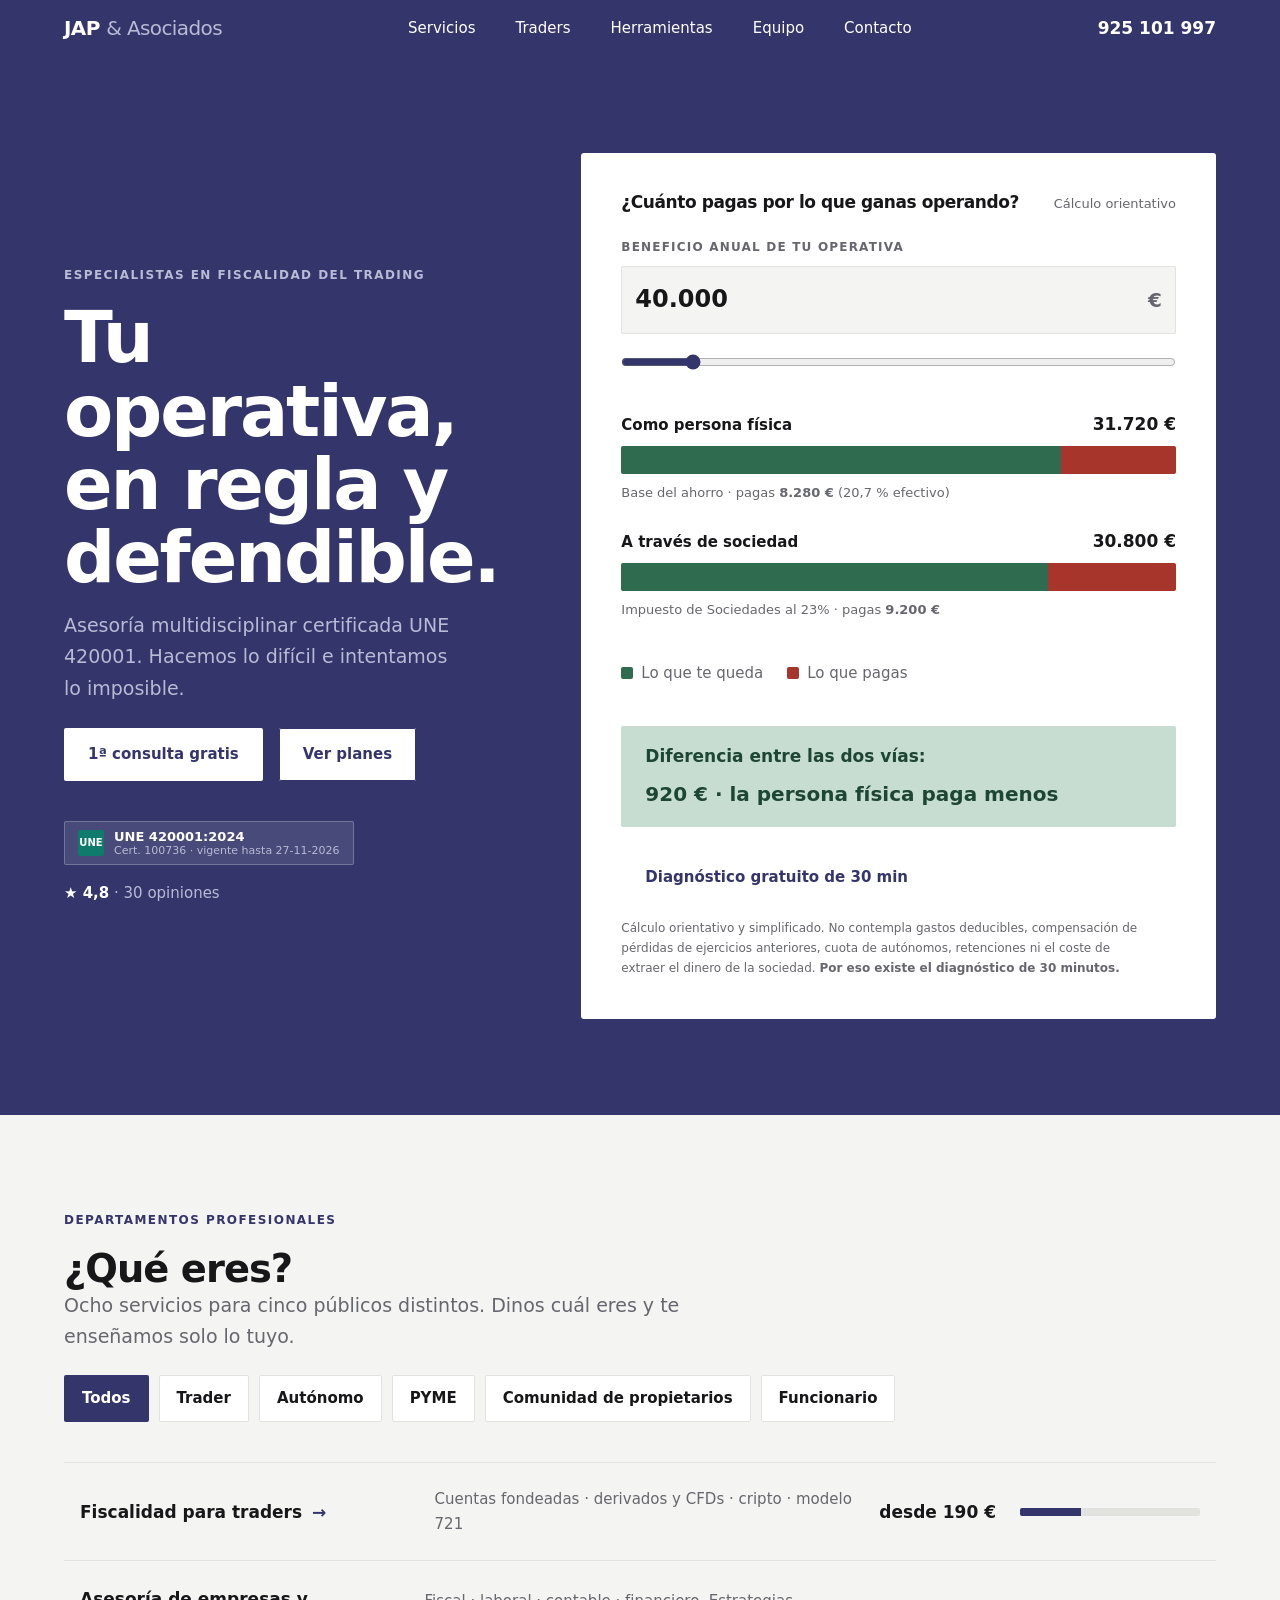
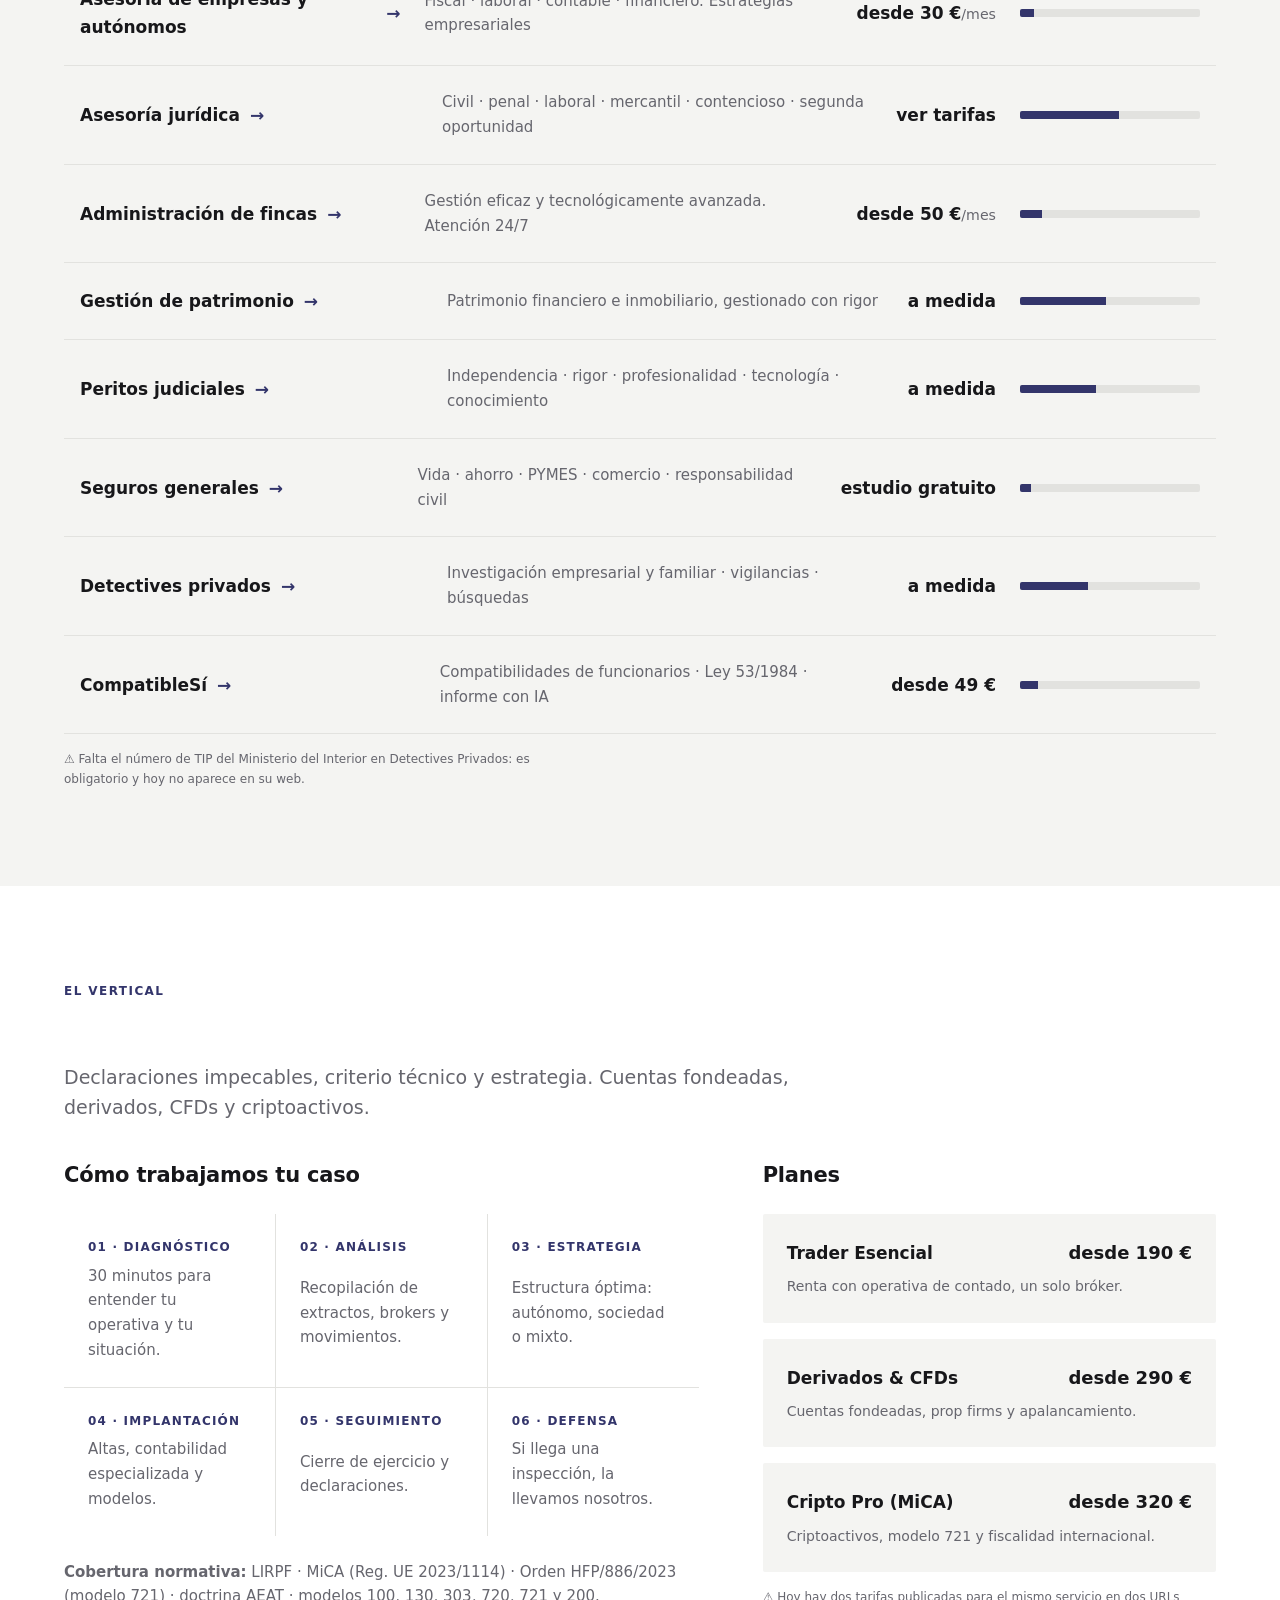
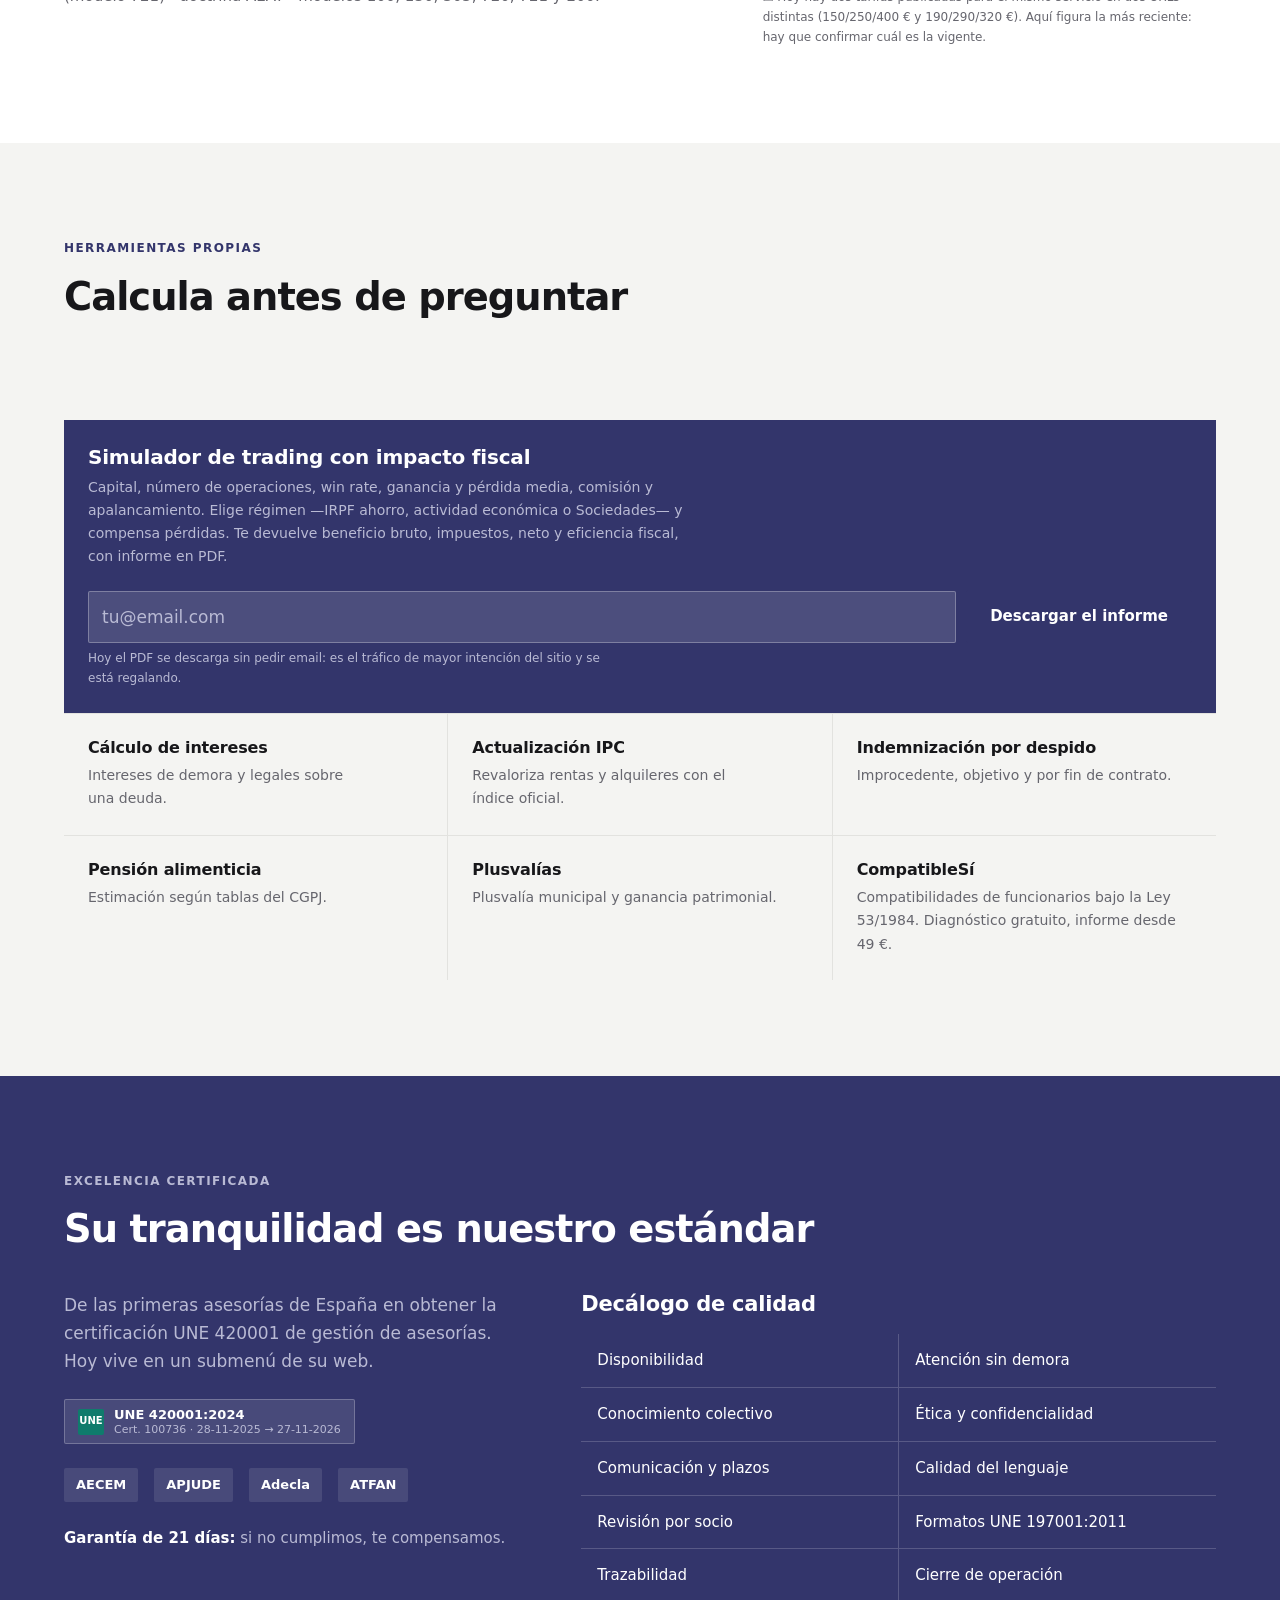
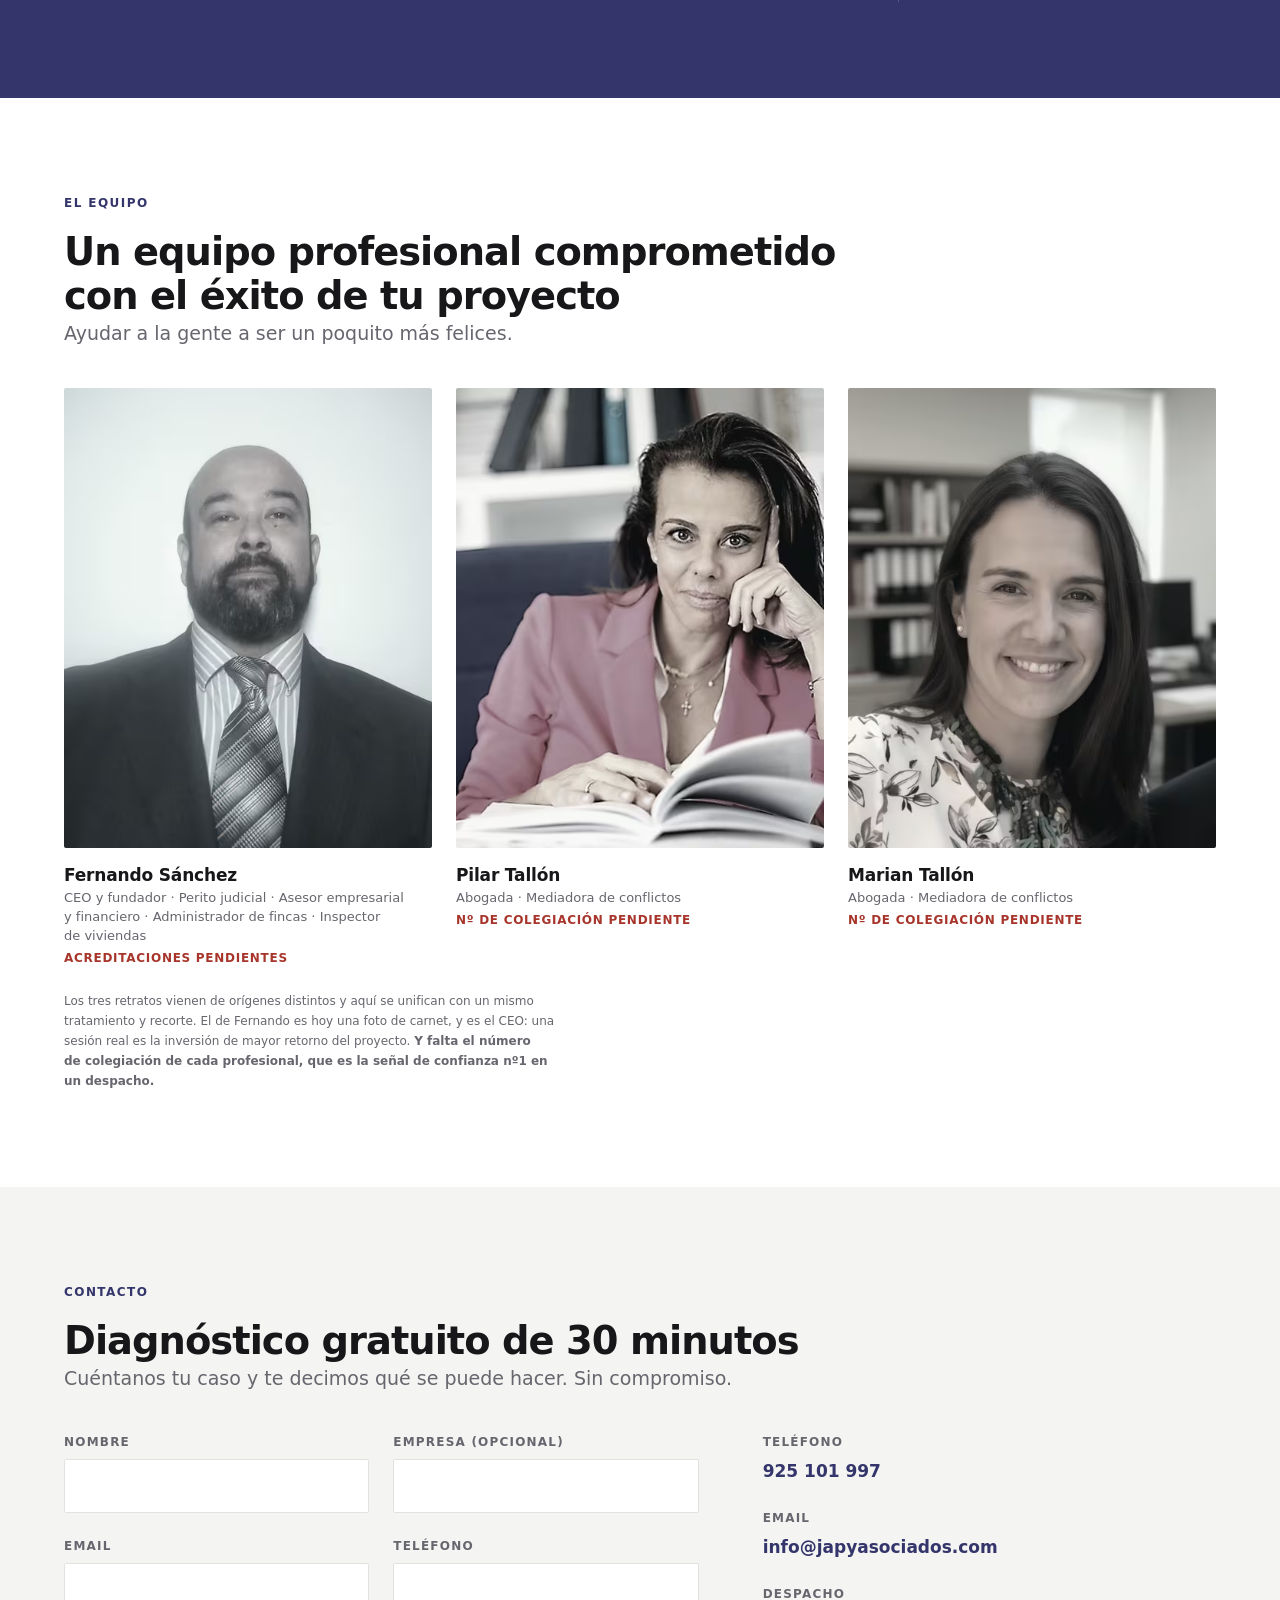
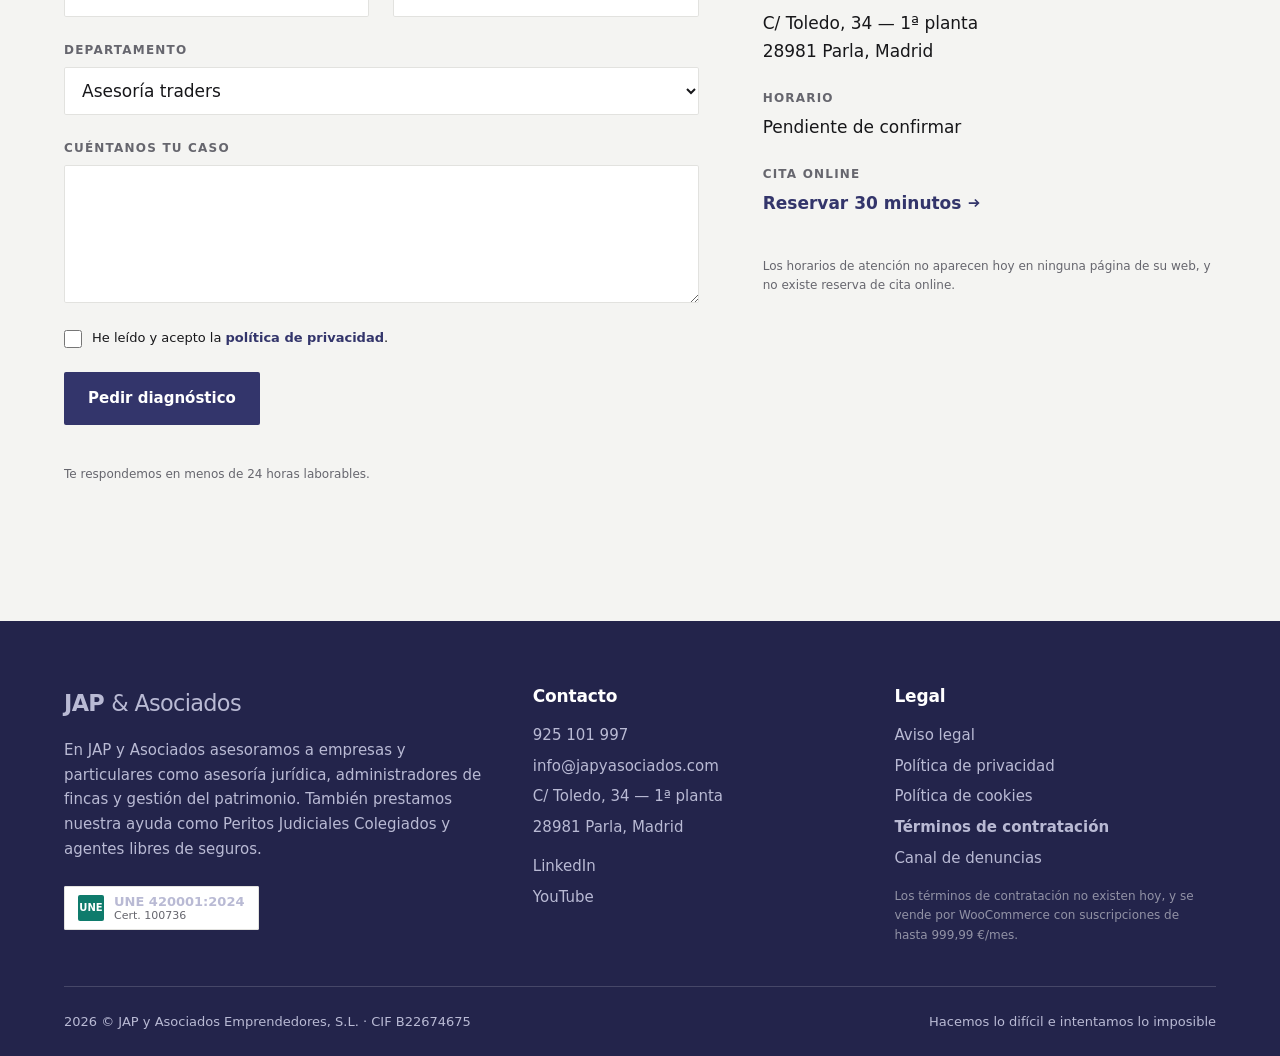
==== index.html @ 4bc76c0d "feat: prototipo de homepage — dirección "Tramo" El hero no describe el servicio: lo hace. Abre con s" ====
<!DOCTYPE html>
<html lang="es">
<head>
<meta charset="UTF-8">
<script>document.documentElement.classList.add('js')</script>
<meta name="viewport" content="width=device-width, initial-scale=1">
<title>Asesoría fiscal para traders y empresas en Madrid | JAP &amp; Asociados</title>
<meta name="description" content="Asesoría certificada UNE 420001 en Parla, Madrid. Especialistas en fiscalidad del trading, cuentas fondeadas y cripto. Fiscal, laboral, contable, fincas y peritaje. Diagnóstico gratuito de 30 minutos.">
<meta name="theme-color" content="#33356B">
<link rel="canonical" href="https://japyasociados.com/">
<meta property="og:type" content="website">
<meta property="og:locale" content="es_ES">
<meta property="og:title" content="Asesoría fiscal para traders y empresas en Madrid | JAP &amp; Asociados">
<meta property="og:description" content="Calcula lo que pagas por tu operativa antes de preguntar. Asesoría certificada UNE 420001:2024.">
<meta property="og:url" content="https://japyasociados.com/">
<meta name="twitter:card" content="summary_large_image">
<link rel="preload" href="assets/fonts/instrument-sans.woff2" as="font" type="font/woff2" crossorigin>
<link rel="preload" href="assets/fonts/public-sans.woff2" as="font" type="font/woff2" crossorigin>
<link rel="stylesheet" href="assets/css/global.css">
<link rel="stylesheet" href="assets/css/home.css">
<link rel="icon" href="data:image/svg+xml,<svg xmlns='http://www.w3.org/2000/svg' viewBox='0 0 32 32'><rect width='32' height='32' fill='%2333356B'/><rect x='5' y='13' width='13' height='6' fill='%232F6B4F'/><rect x='18' y='13' width='9' height='6' fill='%23A8352B'/></svg>">
</head>
<body>
<a class="salta" href="#principal">Saltar al contenido</a>

<header class="cab">
  <div class="env cab__fila">
    <a class="cab__marca" href="#principal">JAP <span>&amp; Asociados</span></a>
    <nav class="cab__nav" aria-label="Principal">
      <a class="cab__link" href="#servicios">Servicios</a>
      <a class="cab__link" href="#traders">Traders</a>
      <a class="cab__link" href="#herramientas">Herramientas</a>
      <a class="cab__link" href="#equipo">Equipo</a>
      <a class="cab__link" href="#contacto">Contacto</a>
    </nav>
    <div class="cab__der">
      <a class="cab__tel" href="tel:+34925101997">925 101 997</a>
    </div>
  </div>
</header>

<main id="principal">

<!-- ============ HERO: EL SIMULADOR ============ -->
<section class="hero sobre-indigo" aria-labelledby="t-hero">
  <div class="env hero__rejilla">
    <div>
      <span class="eyebrow">Especialistas en fiscalidad del trading</span>
      <h1 class="hero__titulo" id="t-hero">Tu operativa, en regla y defendible.</h1>
      <p class="hero__sub">Asesoría multidisciplinar certificada UNE 420001. Hacemos lo difícil e intentamos lo imposible.</p>
      <div class="hero__acciones">
        <a class="btn" href="#contacto">1ª consulta gratis</a>
        <a class="btn btn--linea" href="#traders">Ver planes</a>
      </div>
      <div class="hero__credenciales">
        <span class="sello-une">
          <span class="sello-une__marca" aria-hidden="true">UNE</span>
          <span class="sello-une__txt"><b>UNE 420001:2024</b><span>Cert. 100736 · vigente hasta 27-11-2026</span></span>
        </span>
        <span class="hero__estrellas"><b>★ 4,8</b> · 30 opiniones</span>
      </div>
    </div>

    <div class="sim" id="simulador">
      <div class="sim__cabeza">
        <h2 class="sim__titulo">¿Cuánto pagas por lo que ganas operando?</h2>
        <span class="sim__nota">Cálculo orientativo</span>
      </div>

      <div class="sim__campo">
        <label for="beneficio">Beneficio anual de tu operativa</label>
        <div class="sim__entrada">
          <input id="beneficio" type="text" inputmode="numeric" value="40.000" autocomplete="off"
            aria-describedby="sim-aviso">
          <span aria-hidden="true">€</span>
        </div>
        <input class="sim__rango" id="beneficio-rango" type="range" min="5000" max="300000" step="5000" value="40000"
          aria-label="Beneficio anual, control deslizante">
      </div>

      <div class="sim__salida">
        <div class="sim__caso">
          <div class="sim__caso-cabeza">
            <span class="sim__caso-nombre">Como persona física</span>
            <span class="sim__caso-neto dato" id="pf-neto">—</span>
          </div>
          <div class="tramo tramo--alto" role="img" aria-labelledby="pf-detalle">
            <span class="tramo__parte tramo__parte--queda" id="pf-barra-queda"></span>
            <span class="tramo__parte tramo__parte--paga" id="pf-barra-paga"></span>
          </div>
          <p class="sim__caso-detalle" id="pf-detalle">Base del ahorro · pagas <b id="pf-paga">—</b> (<span id="pf-tipo">—</span> efectivo)</p>
        </div>

        <div class="sim__caso">
          <div class="sim__caso-cabeza">
            <span class="sim__caso-nombre">A través de sociedad</span>
            <span class="sim__caso-neto dato" id="sl-neto">—</span>
          </div>
          <div class="tramo tramo--alto" role="img" aria-labelledby="sl-detalle">
            <span class="tramo__parte tramo__parte--queda" id="sl-barra-queda"></span>
            <span class="tramo__parte tramo__parte--paga" id="sl-barra-paga"></span>
          </div>
          <p class="sim__caso-detalle" id="sl-detalle">Impuesto de Sociedades al 23% · pagas <b id="sl-paga">—</b></p>
        </div>

        <ul class="leyenda">
          <li><i class="queda"></i> Lo que te queda</li>
          <li><i class="paga"></i> Lo que pagas</li>
        </ul>

        <p class="sim__ahorro" id="sim-ahorro" role="status">
          <span>Diferencia entre las dos vías:</span> <b id="ahorro-cifra">—</b>
        </p>
      </div>

      <div class="sim__pie">
        <a class="btn" href="#contacto">Diagnóstico gratuito de 30 min</a>
      </div>
      <p class="sim__aviso" id="sim-aviso">
        Cálculo orientativo y simplificado. No contempla gastos deducibles, compensación de pérdidas de ejercicios anteriores, cuota de autónomos, retenciones ni el coste de extraer el dinero de la sociedad. <strong>Por eso existe el diagnóstico de 30 minutos.</strong>
      </p>
    </div>
  </div>
</section>

<!-- ============ TRIAJE + SERVICIOS ============ -->
<section class="seccion" id="servicios" aria-labelledby="t-serv">
  <div class="env">
    <span class="eyebrow">Departamentos profesionales</span>
    <h2 class="entra" id="t-serv">¿Qué eres?</h2>
    <p class="lead entra" data-r="1">Ocho servicios para cinco públicos distintos. Dinos cuál eres y te enseñamos solo lo tuyo.</p>

    <div class="triaje entra" data-r="2" role="group" aria-label="Filtrar servicios por perfil">
      <button class="chip" type="button" aria-pressed="true" data-perfil="todo">Todos</button>
      <button class="chip" type="button" aria-pressed="false" data-perfil="trader">Trader</button>
      <button class="chip" type="button" aria-pressed="false" data-perfil="autonomo">Autónomo</button>
      <button class="chip" type="button" aria-pressed="false" data-perfil="pyme">PYME</button>
      <button class="chip" type="button" aria-pressed="false" data-perfil="comunidad">Comunidad de propietarios</button>
      <button class="chip" type="button" aria-pressed="false" data-perfil="funcionario">Funcionario</button>
    </div>

    <div class="serv" id="lista-servicios">
      <a class="serv__fila entra" href="#traders" data-perfil="trader autonomo pyme">
        <span class="serv__nombre">Fiscalidad para traders <span class="flecha" aria-hidden="true">→</span></span>
        <span class="serv__disc">Cuentas fondeadas · derivados y CFDs · cripto · modelo 721</span>
        <span class="serv__precio">desde 190 €</span>
        <span class="serv__barra"><span class="tramo tramo--fino"><span class="tramo__parte tramo__parte--indigo" style="flex:0 0 34%"></span></span></span>
      </a>
      <a class="serv__fila entra" href="#contacto" data-perfil="autonomo pyme">
        <span class="serv__nombre">Asesoría de empresas y autónomos <span class="flecha" aria-hidden="true">→</span></span>
        <span class="serv__disc">Fiscal · laboral · contable · financiero. Estrategias empresariales</span>
        <span class="serv__precio">desde 30 €<small>/mes</small></span>
        <span class="serv__barra"><span class="tramo tramo--fino"><span class="tramo__parte tramo__parte--indigo" style="flex:0 0 8%"></span></span></span>
      </a>
      <a class="serv__fila entra" href="#contacto" data-perfil="trader autonomo pyme comunidad funcionario">
        <span class="serv__nombre">Asesoría jurídica <span class="flecha" aria-hidden="true">→</span></span>
        <span class="serv__disc">Civil · penal · laboral · mercantil · contencioso · segunda oportunidad</span>
        <span class="serv__precio">ver tarifas</span>
        <span class="serv__barra"><span class="tramo tramo--fino"><span class="tramo__parte tramo__parte--indigo" style="flex:0 0 55%"></span></span></span>
      </a>
      <a class="serv__fila entra" href="#contacto" data-perfil="comunidad">
        <span class="serv__nombre">Administración de fincas <span class="flecha" aria-hidden="true">→</span></span>
        <span class="serv__disc">Gestión eficaz y tecnológicamente avanzada. Atención 24/7</span>
        <span class="serv__precio">desde 50 €<small>/mes</small></span>
        <span class="serv__barra"><span class="tramo tramo--fino"><span class="tramo__parte tramo__parte--indigo" style="flex:0 0 12%"></span></span></span>
      </a>
      <a class="serv__fila entra" href="#contacto" data-perfil="autonomo pyme">
        <span class="serv__nombre">Gestión de patrimonio <span class="flecha" aria-hidden="true">→</span></span>
        <span class="serv__disc">Patrimonio financiero e inmobiliario, gestionado con rigor</span>
        <span class="serv__precio">a medida</span>
        <span class="serv__barra"><span class="tramo tramo--fino"><span class="tramo__parte tramo__parte--indigo" style="flex:0 0 48%"></span></span></span>
      </a>
      <a class="serv__fila entra" href="#contacto" data-perfil="pyme comunidad">
        <span class="serv__nombre">Peritos judiciales <span class="flecha" aria-hidden="true">→</span></span>
        <span class="serv__disc">Independencia · rigor · profesionalidad · tecnología · conocimiento</span>
        <span class="serv__precio">a medida</span>
        <span class="serv__barra"><span class="tramo tramo--fino"><span class="tramo__parte tramo__parte--indigo" style="flex:0 0 42%"></span></span></span>
      </a>
      <a class="serv__fila entra" href="#contacto" data-perfil="autonomo pyme comunidad">
        <span class="serv__nombre">Seguros generales <span class="flecha" aria-hidden="true">→</span></span>
        <span class="serv__disc">Vida · ahorro · PYMES · comercio · responsabilidad civil</span>
        <span class="serv__precio">estudio gratuito</span>
        <span class="serv__barra"><span class="tramo tramo--fino"><span class="tramo__parte tramo__parte--indigo" style="flex:0 0 6%"></span></span></span>
      </a>
      <a class="serv__fila entra" href="#contacto" data-perfil="pyme autonomo">
        <span class="serv__nombre">Detectives privados <span class="flecha" aria-hidden="true">→</span></span>
        <span class="serv__disc">Investigación empresarial y familiar · vigilancias · búsquedas</span>
        <span class="serv__precio">a medida</span>
        <span class="serv__barra"><span class="tramo tramo--fino"><span class="tramo__parte tramo__parte--indigo" style="flex:0 0 38%"></span></span></span>
      </a>
      <a class="serv__fila entra" href="#herramientas" data-perfil="funcionario">
        <span class="serv__nombre">CompatibleSí <span class="flecha" aria-hidden="true">→</span></span>
        <span class="serv__disc">Compatibilidades de funcionarios · Ley 53/1984 · informe con IA</span>
        <span class="serv__precio">desde 49 €</span>
        <span class="serv__barra"><span class="tramo tramo--fino"><span class="tramo__parte tramo__parte--indigo" style="flex:0 0 10%"></span></span></span>
      </a>
      <p class="serv__vacio" hidden id="serv-vacio">No hay servicios para ese perfil. <button class="enl" type="button" data-reset>Ver todos</button></p>
    </div>
    <p class="sim__aviso" style="margin-top:var(--e2)">⚠️ Falta el número de TIP del Ministerio del Interior en Detectives Privados: es obligatorio y hoy no aparece en su web.</p>
  </div>
</section>

<!-- ============ VERTICAL TRADERS ============ -->
<section class="seccion vert" id="traders" aria-labelledby="t-traders">
  <div class="env">
    <span class="eyebrow">El vertical</span>
    <h2 class="entra" id="t-traders">Fiscalidad del trading, sin humo</h2>
    <p class="lead entra" data-r="1">Declaraciones impecables, criterio técnico y estrategia. Cuentas fondeadas, derivados, CFDs y criptoactivos.</p>

    <div class="vert__rejilla">
      <div>
        <h3 class="entra">Cómo trabajamos tu caso</h3>
        <div class="pasos6 entra" data-r="1">
          <div class="paso6"><b>01 · Diagnóstico</b><p>30 minutos para entender tu operativa y tu situación.</p></div>
          <div class="paso6"><b>02 · Análisis</b><p>Recopilación de extractos, brokers y movimientos.</p></div>
          <div class="paso6"><b>03 · Estrategia</b><p>Estructura óptima: autónomo, sociedad o mixto.</p></div>
          <div class="paso6"><b>04 · Implantación</b><p>Altas, contabilidad especializada y modelos.</p></div>
          <div class="paso6"><b>05 · Seguimiento</b><p>Cierre de ejercicio y declaraciones.</p></div>
          <div class="paso6"><b>06 · Defensa</b><p>Si llega una inspección, la llevamos nosotros.</p></div>
        </div>
        <p class="entra" data-r="2" style="margin-top:var(--e3);color:var(--grafito);font-size:.9375rem">
          <strong>Cobertura normativa:</strong> LIRPF · MiCA (Reg. UE 2023/1114) · Orden HFP/886/2023 (modelo 721) · doctrina AEAT · modelos 100, 130, 303, 720, 721 y 200.
        </p>
      </div>

      <div>
        <h3 class="entra">Planes</h3>
        <div class="planes entra" data-r="1" style="margin-top:var(--e3)">
          <div class="plan">
            <div class="plan__cabeza"><span class="plan__nombre">Trader Esencial</span><span class="plan__precio">desde 190 €</span></div>
            <p>Renta con operativa de contado, un solo bróker.</p>
          </div>
          <div class="plan">
            <div class="plan__cabeza"><span class="plan__nombre">Derivados &amp; CFDs</span><span class="plan__precio">desde 290 €</span></div>
            <p>Cuentas fondeadas, prop firms y apalancamiento.</p>
          </div>
          <div class="plan">
            <div class="plan__cabeza"><span class="plan__nombre">Cripto Pro (MiCA)</span><span class="plan__precio">desde 320 €</span></div>
            <p>Criptoactivos, modelo 721 y fiscalidad internacional.</p>
          </div>
        </div>
        <p class="sim__aviso" style="margin-top:var(--e2)">⚠️ Hoy hay dos tarifas publicadas para el mismo servicio en dos URLs distintas (150/250/400 € y 190/290/320 €). Aquí figura la más reciente: hay que confirmar cuál es la vigente.</p>
      </div>
    </div>
  </div>
</section>

<!-- ============ HERRAMIENTAS ============ -->
<section class="seccion" id="herramientas" aria-labelledby="t-herr">
  <div class="env">
    <span class="eyebrow">Herramientas propias</span>
    <h2 class="entra" id="t-herr">Calcula antes de preguntar</h2>
    <p class="lead entra" data-r="1">Seis calculadoras y un simulador fiscal de trading. Ningún competidor tiene nada parecido.</p>
  </div>
  <div class="env"><div class="herr__rejilla entra" data-r="2">
    <div class="herr herr--destacada">
      <h3>Simulador de trading con impacto fiscal</h3>
      <p>Capital, número de operaciones, win rate, ganancia y pérdida media, comisión y apalancamiento. Elige régimen —IRPF ahorro, actividad económica o Sociedades— y compensa pérdidas. Te devuelve beneficio bruto, impuestos, neto y eficiencia fiscal, con informe en PDF.</p>
      <form class="herr__captura" id="form-pdf">
        <label class="oculto" for="email-pdf">Tu email para recibir el informe</label>
        <input id="email-pdf" type="email" placeholder="tu@email.com" required>
        <button class="btn" type="submit">Descargar el informe</button>
      </form>
      <p style="font-size:.75rem;color:var(--indigo-claro)" role="status" id="pdf-estado">Hoy el PDF se descarga sin pedir email: es el tráfico de mayor intención del sitio y se está regalando.</p>
    </div>
    <div class="herr"><h3>Cálculo de intereses</h3><p>Intereses de demora y legales sobre una deuda.</p></div>
    <div class="herr"><h3>Actualización IPC</h3><p>Revaloriza rentas y alquileres con el índice oficial.</p></div>
    <div class="herr"><h3>Indemnización por despido</h3><p>Improcedente, objetivo y por fin de contrato.</p></div>
    <div class="herr"><h3>Pensión alimenticia</h3><p>Estimación según tablas del CGPJ.</p></div>
    <div class="herr"><h3>Plusvalías</h3><p>Plusvalía municipal y ganancia patrimonial.</p></div>
    <div class="herr"><h3>CompatibleSí</h3><p>Compatibilidades de funcionarios bajo la Ley 53/1984. Diagnóstico gratuito, informe desde 49 €.</p></div>
  </div></div>
</section>

<!-- ============ CONFIANZA ============ -->
<section class="seccion conf sobre-indigo" aria-labelledby="t-conf">
  <div class="env">
    <span class="eyebrow">Excelencia certificada</span>
    <h2 class="entra" id="t-conf" style="color:var(--blanco)">Su tranquilidad es nuestro estándar</h2>
    <div class="conf__rejilla">
      <div>
        <p class="entra" style="color:var(--indigo-claro)">De las primeras asesorías de España en obtener la certificación UNE 420001 de gestión de asesorías. Hoy vive en un submenú de su web.</p>
        <p class="entra" data-r="1" style="margin-top:var(--e3)">
          <span class="sello-une">
            <span class="sello-une__marca" aria-hidden="true">UNE</span>
            <span class="sello-une__txt"><b>UNE 420001:2024</b><span>Cert. 100736 · 28-11-2025 → 27-11-2026</span></span>
          </span>
        </p>
        <p class="asoc entra" data-r="2">
          <span>AECEM</span><span>APJUDE</span><span>Adecla</span><span>ATFAN</span>
        </p>
        <p class="entra" data-r="3" style="margin-top:var(--e3);color:var(--indigo-claro);font-size:.9375rem">
          <strong style="color:var(--blanco)">Garantía de 21 días:</strong> si no cumplimos, te compensamos.
        </p>
      </div>
      <div>
        <h3 class="entra" style="color:var(--blanco);margin-bottom:var(--e2)">Decálogo de calidad</h3>
        <ul class="decalogo entra" data-r="1">
          <li>Disponibilidad</li><li>Atención sin demora</li>
          <li>Conocimiento colectivo</li><li>Ética y confidencialidad</li>
          <li>Comunicación y plazos</li><li>Calidad del lenguaje</li>
          <li>Revisión por socio</li><li>Formatos UNE 197001:2011</li>
          <li>Trazabilidad</li><li>Cierre de operación</li>
        </ul>
      </div>
    </div>
  </div>
</section>

<!-- ============ EQUIPO ============ -->
<section class="seccion seccion--blanco" id="equipo" aria-labelledby="t-equipo">
  <div class="env">
    <span class="eyebrow">El equipo</span>
    <h2 class="entra" id="t-equipo">Un equipo profesional comprometido con el éxito de tu proyecto</h2>
    <p class="lead entra" data-r="1">Ayudar a la gente a ser un poquito más felices.</p>
    <div class="equipo__rejilla">
      <div class="persona entra">
        <figure><picture>
          <source type="image/avif" sizes="(min-width:900px) 22vw, 50vw" srcset="assets/img/retrato-fernando-sanchez-480.avif 480w, assets/img/retrato-fernando-sanchez-768.avif 768w">
          <img src="assets/img/retrato-fernando-sanchez-480.webp" loading="lazy" decoding="async" sizes="(min-width:900px) 22vw, 50vw" srcset="assets/img/retrato-fernando-sanchez-480.webp 480w, assets/img/retrato-fernando-sanchez-768.webp 768w" width="1088" height="1360" alt="Retrato de Fernando Sánchez, CEO y fundador de JAP &amp; Asociados">
        </picture></figure>
        <div class="persona__pie">
          <h3>Fernando Sánchez</h3>
          <p class="persona__cargo">CEO y fundador · Perito judicial · Asesor empresarial y financiero · Administrador de fincas · Inspector de viviendas</p>
          <p class="persona__col">Acreditaciones pendientes</p>
        </div>
      </div>
      <div class="persona entra" data-r="1">
        <figure><picture>
          <source type="image/avif" sizes="(min-width:900px) 22vw, 50vw" srcset="assets/img/retrato-pilar-tallon-480.avif 480w">
          <img src="assets/img/retrato-pilar-tallon-480.webp" loading="lazy" decoding="async" width="426" height="532" alt="Retrato de Pilar Tallón, abogada y mediadora de conflictos">
        </picture></figure>
        <div class="persona__pie">
          <h3>Pilar Tallón</h3>
          <p class="persona__cargo">Abogada · Mediadora de conflictos</p>
          <p class="persona__col">Nº de colegiación pendiente</p>
        </div>
      </div>
      <div class="persona entra" data-r="2">
        <figure><picture>
          <source type="image/avif" sizes="(min-width:900px) 22vw, 50vw" srcset="assets/img/retrato-marian-tallon-480.avif 480w, assets/img/retrato-marian-tallon-768.avif 768w">
          <img src="assets/img/retrato-marian-tallon-480.webp" loading="lazy" decoding="async" sizes="(min-width:900px) 22vw, 50vw" srcset="assets/img/retrato-marian-tallon-480.webp 480w, assets/img/retrato-marian-tallon-768.webp 768w" width="870" height="1088" alt="Retrato de Marian Tallón, abogada y mediadora de conflictos">
        </picture></figure>
        <div class="persona__pie">
          <h3>Marian Tallón</h3>
          <p class="persona__cargo">Abogada · Mediadora de conflictos</p>
          <p class="persona__col">Nº de colegiación pendiente</p>
        </div>
      </div>
    </div>
    <p class="sim__aviso" style="margin-top:var(--e3)">Los tres retratos vienen de orígenes distintos y aquí se unifican con un mismo tratamiento y recorte. El de Fernando es hoy una foto de carnet, y es el CEO: una sesión real es la inversión de mayor retorno del proyecto. <strong>Y falta el número de colegiación de cada profesional, que es la señal de confianza nº1 en un despacho.</strong></p>
  </div>
</section>

<!-- ============ CONTACTO ============ -->
<section class="seccion" id="contacto" aria-labelledby="t-cont">
  <div class="env">
    <span class="eyebrow">Contacto</span>
    <h2 class="entra" id="t-cont">Diagnóstico gratuito de 30 minutos</h2>
    <p class="lead entra" data-r="1">Cuéntanos tu caso y te decimos qué se puede hacer. Sin compromiso.</p>
    <div class="cont__rejilla">
      <form class="form entra" data-r="2" id="form-contacto" novalidate>
        <div class="form__par">
          <div class="form__grupo"><label for="nombre">Nombre</label><input id="nombre" name="nombre" type="text" autocomplete="name" required></div>
          <div class="form__grupo"><label for="empresa">Empresa (opcional)</label><input id="empresa" name="empresa" type="text" autocomplete="organization"></div>
        </div>
        <div class="form__par">
          <div class="form__grupo"><label for="email">Email</label><input id="email" name="email" type="email" autocomplete="email" required></div>
          <div class="form__grupo"><label for="telefono">Teléfono</label><input id="telefono" name="telefono" type="tel" autocomplete="tel" required></div>
        </div>
        <div class="form__grupo">
          <label for="departamento">Departamento</label>
          <select id="departamento" name="departamento">
            <option>Asesoría traders</option><option>Asesoría de empresa</option><option>Asesoría jurídica</option>
            <option>Administración de fincas</option><option>Gestión de patrimonio</option>
            <option>Peritaje judicial</option><option>Seguros</option><option>CompatibleSí</option>
          </select>
        </div>
        <div class="form__grupo"><label for="mensaje">Cuéntanos tu caso</label><textarea id="mensaje" name="mensaje" rows="4"></textarea></div>
        <p class="form__legal">
          <input id="politica" type="checkbox" required>
          <label for="politica">He leído y acepto la <a class="enl" href="#" style="display:inline">política de privacidad</a>.</label>
        </p>
        <p><button class="btn" type="submit">Pedir diagnóstico</button></p>
        <p class="sim__aviso">Te respondemos en menos de 24 horas laborables.</p>
        <p class="sim__aviso" role="status" id="cont-estado"></p>
      </form>

      <div class="datos entra" data-r="3">
        <div class="datos__bloque"><dt>Teléfono</dt><dd><a class="enl" href="tel:+34925101997">925 101 997</a></dd></div>
        <div class="datos__bloque"><dt>Email</dt><dd><a class="enl" href="mailto:info@japyasociados.com">info@japyasociados.com</a></dd></div>
        <div class="datos__bloque"><dt>Despacho</dt><dd>C/ Toledo, 34 — 1ª planta<br>28981 Parla, Madrid</dd></div>
        <div class="datos__bloque"><dt>Horario</dt><dd>Pendiente de confirmar</dd></div>
        <div class="datos__bloque"><dt>Cita online</dt><dd><a class="enl" href="#">Reservar 30 minutos <svg width="14" height="14" viewBox="0 0 16 16" fill="none" aria-hidden="true"><path d="M2 8h11M9 4l4 4-4 4" stroke="currentColor" stroke-width="2"/></svg></a></dd></div>
        <p class="sim__aviso">Los horarios de atención no aparecen hoy en ninguna página de su web, y no existe reserva de cita online.</p>
      </div>
    </div>
  </div>
</section>

</main>

<footer class="pie">
  <div class="env">
    <div class="pie__rejilla">
      <div>
        <p class="cab__marca" style="font-size:1.4rem">JAP <span>&amp; Asociados</span></p>
        <p style="margin-top:var(--e2);font-size:var(--t-small)">En JAP y Asociados asesoramos a empresas y particulares como asesoría jurídica, administradores de fincas y gestión del patrimonio. También prestamos nuestra ayuda como Peritos Judiciales Colegiados y agentes libres de seguros.</p>
        <p style="margin-top:var(--e3)">
          <span class="sello-une">
            <span class="sello-une__marca" aria-hidden="true">UNE</span>
            <span class="sello-une__txt"><b>UNE 420001:2024</b><span>Cert. 100736</span></span>
          </span>
        </p>
      </div>
      <div>
        <h3>Contacto</h3>
        <ul class="pie__lista">
          <li><a href="tel:+34925101997">925 101 997</a></li>
          <li><a href="mailto:info@japyasociados.com">info@japyasociados.com</a></li>
          <li>C/ Toledo, 34 — 1ª planta</li>
          <li>28981 Parla, Madrid</li>
          <li style="margin-top:8px"><a href="https://www.linkedin.com/company/jap-asociados/" rel="noopener">LinkedIn</a></li>
          <li><a href="https://www.youtube.com/channel/UCdNGz9N6n29ipPOqXGWUQtQ/" rel="noopener">YouTube</a></li>
        </ul>
      </div>
      <div>
        <h3>Legal</h3>
        <ul class="pie__lista">
          <li><a href="#">Aviso legal</a></li>
          <li><a href="#">Política de privacidad</a></li>
          <li><a href="#">Política de cookies</a></li>
          <li><a href="#"><strong>Términos de contratación</strong></a></li>
          <li><a href="#">Canal de denuncias</a></li>
        </ul>
        <p style="margin-top:var(--e2);font-size:.75rem;color:rgba(255,255,255,.5)">Los términos de contratación no existen hoy, y se vende por WooCommerce con suscripciones de hasta 999,99 €/mes.</p>
      </div>
    </div>
    <div class="pie__legal">
      <p>2026 © JAP y Asociados Emprendedores, S.L. · CIF B22674675</p>
      <ul><li>Hacemos lo difícil e intentamos lo imposible</li></ul>
    </div>
  </div>
</footer>

<nav class="barra" aria-label="Acciones rápidas">
  <a href="tel:+34925101997">Llamar</a>
  <a href="https://wa.me/34925101997" rel="noopener">WhatsApp</a>
  <a href="#contacto" data-p>Diagnóstico</a>
</nav>

<script type="application/ld+json">
{"@context":"https://schema.org","@graph":[
{"@type":["ProfessionalService","LocalBusiness","AccountingService"],"@id":"https://japyasociados.com/#firma",
"name":"JAP & Asociados","legalName":"JAP y Asociados Emprendedores, S.L.","vatID":"ESB22674675",
"description":"Asesoría multidisciplinar certificada UNE 420001 en Parla, Madrid. Especialistas en fiscalidad del trading, cuentas fondeadas y criptoactivos.",
"url":"https://japyasociados.com/","telephone":"+34925101997","email":"info@japyasociados.com","priceRange":"€€",
"address":{"@type":"PostalAddress","streetAddress":"Calle de Toledo, 34, 1ª planta","addressLocality":"Parla","addressRegion":"Madrid","postalCode":"28981","addressCountry":"ES"},
"areaServed":[{"@type":"City","name":"Parla"},{"@type":"City","name":"Getafe"},{"@type":"City","name":"Madrid"}],
"sameAs":["https://www.linkedin.com/company/jap-asociados/","https://twitter.com/AsociadosJap","https://www.instagram.com/japyasociados","https://www.facebook.com/JAPYASOCIADOS/"],
"aggregateRating":{"@type":"AggregateRating","ratingValue":"4.8","reviewCount":"30","bestRating":"5"},
"hasCertification":{"@type":"Certification","name":"UNE 420001:2024","identifier":"100736","issuedBy":{"@type":"Organization","name":"BSCert"},"validIn":{"@type":"Country","name":"España"}},
"employee":[
 {"@type":"Person","name":"Fernando Sánchez","jobTitle":"CEO y fundador"},
 {"@type":"Person","name":"Pilar Tallón","jobTitle":"Abogada · Mediadora de conflictos"},
 {"@type":"Person","name":"Marian Tallón","jobTitle":"Abogada · Mediadora de conflictos"}],
"hasOfferCatalog":{"@type":"OfferCatalog","name":"Servicios","itemListElement":[
 {"@type":"Offer","priceCurrency":"EUR","price":"190","itemOffered":{"@type":"Service","name":"Fiscalidad para traders"}},
 {"@type":"Offer","priceCurrency":"EUR","price":"30","itemOffered":{"@type":"Service","name":"Asesoría de empresas y autónomos"}},
 {"@type":"Offer","priceCurrency":"EUR","price":"50","itemOffered":{"@type":"Service","name":"Administración de fincas"}},
 {"@type":"Offer","priceCurrency":"EUR","price":"49","itemOffered":{"@type":"Service","name":"CompatibleSí — informe de compatibilidad"}},
 {"@type":"Offer","itemOffered":{"@type":"Service","name":"Asesoría jurídica"}},
 {"@type":"Offer","itemOffered":{"@type":"Service","name":"Gestión de patrimonio"}},
 {"@type":"Offer","itemOffered":{"@type":"Service","name":"Peritaje judicial"}},
 {"@type":"Offer","itemOffered":{"@type":"Service","name":"Seguros generales"}}]}},
{"@type":"WebSite","@id":"https://japyasociados.com/#web","url":"https://japyasociados.com/","name":"JAP & Asociados","inLanguage":"es-ES","publisher":{"@id":"https://japyasociados.com/#firma"}}
]}
</script>
<script src="assets/js/main.js" defer></script>
</body>
</html>
---- assets/css/global.css ----
/* ============================================================
   JAP & ASOCIADOS — "TRAMO"
   El hero no describe el servicio: lo hace.
   El color codifica información, no decora.
   ============================================================ */

@font-face{font-family:'Instrument Sans';src:url('../fonts/instrument-sans.woff2')format('woff2');
  font-weight:400 700;font-stretch:75% 100%;font-display:swap;font-style:normal}
@font-face{font-family:'Public Sans';src:url('../fonts/public-sans.woff2')format('woff2');
  font-weight:100 900;font-display:swap;font-style:normal}

:root{
  --papel:#F4F4F2;
  --blanco:#FFFFFF;
  --tinta:#17171A;
  --grafito:#66666E;
  --regla:#E2E2DF;
  --indigo:#33356B;        /* estructura y CTA */
  --indigo-hondo:#23244B;
  --indigo-claro:#B9BAD4;
  --queda:#2F6B4F;         /* semántico: lo que te queda */
  --queda-claro:#C7DDD1;
  --paga:#A8352B;          /* semántico: lo que pagas */
  --paga-claro:#EFCFCB;
  --sello:#0F7B6C;         /* exclusivamente el badge UNE */

  --display:'Instrument Sans',system-ui,sans-serif;
  --ui:'Public Sans',system-ui,sans-serif;

  --t-display:clamp(2.6rem,5.6vw,4.6rem);
  --t-h1:clamp(2.1rem,4vw,3.2rem);
  --t-h2:clamp(1.7rem,3vw,2.4rem);
  --t-h3:1.3125rem;
  --t-lead:clamp(1.0625rem,1.5vw,1.1875rem);
  --t-body:1.0625rem;
  --t-small:.9375rem;
  --t-eyebrow:.75rem;

  --e1:8px; --e2:16px; --e3:24px; --e4:40px;
  --e5:64px; --e6:96px;
  --borde:clamp(20px,5vw,80px);
  --ancho:1360px;

  --ease:cubic-bezier(.2,.6,.2,1);
  --rapida:160ms; --base:380ms; --barra:620ms;
}

*,*::before,*::after{box-sizing:border-box}
*{margin:0}
html{-webkit-text-size-adjust:100%;scroll-behavior:smooth;overflow-x:hidden}
@media (prefers-reduced-motion:reduce){html{scroll-behavior:auto}}
body{
  font-family:var(--ui);font-size:var(--t-body);line-height:1.65;
  color:var(--tinta);background:var(--papel);
  -webkit-font-smoothing:antialiased;overflow-x:hidden;
}
img,picture,svg{display:block;max-width:100%}
button,input,select,textarea{font:inherit;color:inherit}
ul{list-style:none;padding:0}
a{color:inherit;text-decoration:none}

:focus-visible{outline:2px solid var(--indigo);outline-offset:3px;border-radius:2px}
.salta{position:absolute;left:var(--borde);top:-100px;z-index:200;background:var(--indigo);
  color:var(--blanco);padding:var(--e2) var(--e3);font-weight:600;transition:top var(--rapida)}
.salta:focus{top:var(--e2)}
.oculto{position:absolute;width:1px;height:1px;overflow:hidden;clip-path:inset(50%);white-space:nowrap}

/* ============================================================
   FIRMA — LA BARRA DE TRAMOS
   Lo que te queda y lo que pagas. Es el dato, no un adorno.
   ============================================================ */
.tramo{
  display:flex;width:100%;height:var(--alto,14px);border-radius:2px;overflow:hidden;
  background:var(--regla);
}
.tramo__parte{
  height:100%;transform:scaleX(0);transform-origin:left;
  transition:transform var(--barra) var(--ease);
}
.visible .tramo__parte,.tramo--ya .tramo__parte{transform:scaleX(1)}
.tramo__parte--queda{background:var(--queda)}
.tramo__parte--paga{background:var(--paga)}
.tramo__parte--indigo{background:var(--indigo)}
.tramo--alto{--alto:28px}
.tramo--fino{--alto:8px}

.leyenda{display:flex;flex-wrap:wrap;gap:var(--e3);margin-top:var(--e2)}
.leyenda li{display:flex;align-items:center;gap:8px;font-size:var(--t-small);color:var(--grafito)}
.leyenda i{width:12px;height:12px;border-radius:2px;flex:none}
.leyenda i.queda{background:var(--queda)}
.leyenda i.paga{background:var(--paga)}

/* ---------- Sello UNE ---------- */
.sello-une{
  display:inline-flex;align-items:center;gap:10px;
  padding:8px 14px;border-radius:2px;background:var(--blanco);
  box-shadow:inset 0 0 0 1px var(--regla);
}
.sello-une__marca{
  width:26px;height:26px;flex:none;border-radius:2px;background:var(--sello);
  display:grid;place-items:center;color:var(--blanco);font-weight:700;font-size:.625rem;
}
.sello-une__txt{display:grid;line-height:1.2}
.sello-une__txt b{font-size:.8125rem;font-weight:700}
.sello-une__txt span{font-size:.6875rem;color:var(--grafito);font-variant-numeric:tabular-nums}
.sobre-indigo .sello-une{background:rgba(255,255,255,.10);box-shadow:inset 0 0 0 1px rgba(255,255,255,.24)}
.sobre-indigo .sello-une__txt b{color:var(--blanco)}
.sobre-indigo .sello-une__txt span{color:var(--indigo-claro)}

/* ---------- Contenedores ---------- */
.env{width:100%;max-width:var(--ancho);margin-inline:auto;padding-inline:var(--borde)}
/* Un hijo de grid no baja de su min-content si no se le dice.
   Sin esto, el simulador y los formularios desbordan en móvil. */
.env > *,
[class$="__rejilla"] > *,
.form__par > *,
.hero__rejilla > *{min-width:0}
.seccion{padding-block:var(--e5)}
@media (min-width:900px){.seccion{padding-block:var(--e6)}}
.seccion--blanco{background:var(--blanco)}

.eyebrow{
  font-family:var(--ui);font-size:var(--t-eyebrow);font-weight:600;
  letter-spacing:.12em;text-transform:uppercase;color:var(--indigo);
  margin-bottom:var(--e2);display:block;
}
.sobre-indigo .eyebrow{color:var(--indigo-claro)}

/* ---------- Tipografía ---------- */
h1,h2,h3{font-family:var(--display);letter-spacing:-.025em;text-wrap:balance}
h1{font-size:var(--t-h1);font-weight:600;line-height:1.08}
h2{font-size:var(--t-h2);font-weight:600;line-height:1.14}
h3{font-family:var(--ui);font-size:var(--t-h3);font-weight:600;line-height:1.3;letter-spacing:-.01em}
p{max-width:68ch;text-wrap:pretty}
.lead{font-size:var(--t-lead);line-height:1.6;max-width:60ch;color:var(--grafito)}
.dato{font-variant-numeric:tabular-nums;font-weight:600}

/* ---------- Botones ---------- */
.btn{
  display:inline-flex;align-items:center;gap:8px;
  padding:14px var(--e3);border:0;border-radius:2px;cursor:pointer;
  font-family:var(--ui);font-weight:600;font-size:.9375rem;
  background:var(--indigo);color:var(--blanco);
  transition:background var(--rapida) var(--ease);
}
.btn:hover,.btn:focus-visible{background:var(--indigo-hondo)}
.btn--linea{background:transparent;color:currentColor;box-shadow:inset 0 0 0 1px currentColor}
.btn--linea:hover,.btn--linea:focus-visible{background:var(--indigo);color:var(--blanco);box-shadow:none}
.sobre-indigo .btn{background:var(--blanco);color:var(--indigo)}
.sobre-indigo .btn:hover{background:var(--indigo-claro)}

.enl{display:inline-flex;align-items:center;gap:6px;font-weight:600;color:var(--indigo)}
.enl svg{transition:transform var(--base) var(--ease)}
.enl:hover svg{transform:translateX(4px)}
.enl:hover{text-decoration:underline;text-underline-offset:4px}

/* ---------- Entrada ---------- */
.js .entra{opacity:0;transform:translateY(10px);
  transition:opacity var(--base) var(--ease),transform var(--base) var(--ease)}
.js .entra.visible{opacity:1;transform:none}
.js .entra[data-r="1"]{transition-delay:50ms}
.js .entra[data-r="2"]{transition-delay:100ms}
.js .entra[data-r="3"]{transition-delay:150ms}
.js .entra[data-r="4"]{transition-delay:200ms}

@media (prefers-reduced-motion:reduce){
  *,*::before,*::after{animation-duration:.01ms!important;transition-duration:.01ms!important}
  .js .entra{opacity:1;transform:none}
  .tramo__parte{transform:scaleX(1)!important}
}
---- assets/css/home.css ----
/* ============================================================
   JAP & ASOCIADOS — Homepage
   El hero es el simulador. Todo lo demás lo apoya.
   ============================================================ */

/* ---------- Cabecera ---------- */
.cab{position:sticky;top:0;z-index:100;background:var(--indigo);color:var(--blanco);padding-block:12px}
.cab__fila{display:flex;align-items:center;justify-content:space-between;gap:var(--e3)}
.cab__marca{font-family:var(--display);font-weight:700;font-size:1.25rem;letter-spacing:-.03em}
.cab__marca span{color:var(--indigo-claro);font-weight:400}
.cab__nav{display:none}
@media (min-width:1020px){.cab__nav{display:flex;gap:var(--e4);align-items:center}}
.cab__link{font-size:.9375rem}
.cab__link:hover{color:var(--indigo-claro)}
.cab__der{display:flex;align-items:center;gap:var(--e2)}
.cab__tel{font-weight:600;white-space:nowrap;font-variant-numeric:tabular-nums}

/* ---------- Hero: el simulador ---------- */
.hero{background:var(--indigo);color:var(--blanco);padding-block:var(--e5)}
@media (min-width:900px){.hero{padding-block:var(--e6)}}
.hero__rejilla{display:grid;gap:var(--e4)}
@media (min-width:1000px){.hero__rejilla{grid-template-columns:5fr 7fr;gap:var(--e5);align-items:center}}
.hero__titulo{font-family:var(--display);font-size:var(--t-display);font-weight:600;
  line-height:1.02;letter-spacing:-.03em}
.hero__sub{color:var(--indigo-claro);font-size:var(--t-lead);margin-top:var(--e2);max-width:44ch}
.hero__acciones{display:flex;flex-wrap:wrap;gap:var(--e2);margin-top:var(--e3)}
.hero__credenciales{display:flex;flex-wrap:wrap;gap:var(--e2);margin-top:var(--e4);align-items:center}
.hero__estrellas{font-size:var(--t-small);color:var(--indigo-claro)}
.hero__estrellas b{color:var(--blanco)}

/* El simulador */
.sim{background:var(--blanco);color:var(--tinta);border-radius:3px;padding:var(--e3);min-width:0}
@media (min-width:600px){.sim{padding:var(--e4)}}
.sim__cabeza{display:flex;flex-wrap:wrap;align-items:baseline;justify-content:space-between;gap:var(--e2)}
.sim__titulo{font-family:var(--ui);font-weight:700;font-size:1.0625rem}
.sim__nota{font-size:.8125rem;color:var(--grafito)}
.sim__campo{display:grid;gap:8px;margin-top:var(--e3)}
.sim__campo label{font-size:var(--t-eyebrow);font-weight:600;letter-spacing:.1em;
  text-transform:uppercase;color:var(--grafito)}
.sim__entrada{display:flex;align-items:center;gap:10px;
  box-shadow:inset 0 0 0 1px var(--regla);border-radius:2px;padding:0 14px;background:var(--papel)}
.sim__entrada:focus-within{box-shadow:inset 0 0 0 2px var(--indigo)}
.sim__entrada input{
  flex:1;min-width:0;width:100%;border:0;background:transparent;padding:14px 0;
  font-size:1.5rem;font-weight:700;font-variant-numeric:tabular-nums;
}
.sim__entrada input:focus{outline:none}
.sim__entrada span{font-size:1.25rem;font-weight:700;color:var(--grafito)}
.sim__rango{width:100%;margin-top:12px;accent-color:var(--indigo)}

.sim__salida{margin-top:var(--e4);display:grid;gap:var(--e3)}
.sim__caso{display:grid;gap:8px}
.sim__caso-cabeza{display:flex;align-items:baseline;justify-content:space-between;gap:var(--e2)}
.sim__caso-nombre{font-weight:700;font-size:.9375rem}
.sim__caso-neto{font-weight:700;font-variant-numeric:tabular-nums;font-size:1.0625rem}
.sim__caso-detalle{font-size:.8125rem;color:var(--grafito);font-variant-numeric:tabular-nums}
.sim__ahorro{
  margin-top:var(--e2);padding:var(--e2) var(--e3);border-radius:2px;
  background:var(--queda-claro);color:#1D4634;font-weight:600;
  display:flex;flex-wrap:wrap;gap:8px;align-items:baseline;
}
.sim__ahorro b{font-size:1.25rem;font-variant-numeric:tabular-nums}
.sim__pie{margin-top:var(--e3);display:flex;flex-wrap:wrap;gap:var(--e2);align-items:center}
.sim__aviso{font-size:.75rem;color:var(--grafito);margin-top:var(--e2)}

/* ---------- Triaje ---------- */
.triaje{display:flex;flex-wrap:wrap;gap:10px;margin-top:var(--e3)}
.chip{
  padding:11px 18px;border:0;border-radius:2px;cursor:pointer;background:var(--blanco);
  box-shadow:inset 0 0 0 1px var(--regla);font-weight:600;font-size:.9375rem;
  transition:box-shadow var(--rapida) var(--ease),background var(--rapida) var(--ease);
}
.chip:hover{box-shadow:inset 0 0 0 1px var(--indigo)}
.chip[aria-pressed="true"]{background:var(--indigo);color:var(--blanco);box-shadow:none}

/* ---------- Índice de servicios ---------- */
.serv{margin-top:var(--e4);border-top:1px solid var(--regla)}
.serv__fila{
  display:grid;gap:6px;padding:var(--e3) var(--e2);border-bottom:1px solid var(--regla);
  transition:background var(--rapida) var(--ease);position:relative;
}
@media (min-width:820px){
  .serv__fila{grid-template-columns:1.1fr 1.4fr auto 180px;align-items:center;gap:var(--e3)}
}
.serv__fila:hover{background:var(--blanco)}
.serv__fila[hidden]{display:none}
.serv__nombre{font-weight:700;font-size:1.0625rem;display:flex;align-items:center;gap:10px}
.serv__nombre .flecha{color:var(--indigo);transition:transform var(--base) var(--ease)}
.serv__fila:hover .flecha{transform:translateX(4px)}
.serv__disc{font-size:.9375rem;color:var(--grafito)}
.serv__precio{font-weight:700;font-variant-numeric:tabular-nums;white-space:nowrap}
.serv__precio small{font-weight:400;color:var(--grafito)}
.serv__barra{min-width:120px}
.serv__vacio{padding:var(--e5) 0;text-align:center;color:var(--grafito)}

/* ---------- Vertical de traders ---------- */
.vert{background:var(--blanco)}
.vert__rejilla{display:grid;gap:var(--e4);margin-top:var(--e4)}
@media (min-width:960px){.vert__rejilla{grid-template-columns:7fr 5fr;gap:var(--e5)}}
.pasos6{display:grid;gap:1px;background:var(--regla);margin-top:var(--e3)}
@media (min-width:700px){.pasos6{grid-template-columns:repeat(3,1fr)}}
.paso6{background:var(--blanco);padding:var(--e3);display:grid;gap:6px}
.paso6 b{font-size:var(--t-eyebrow);letter-spacing:.1em;text-transform:uppercase;color:var(--indigo)}
.paso6 p{font-size:.9375rem;color:var(--grafito)}
.planes{display:grid;gap:var(--e2)}
.plan{padding:var(--e3);border-radius:2px;background:var(--papel);display:grid;gap:8px}
.plan__cabeza{display:flex;align-items:baseline;justify-content:space-between;gap:var(--e2)}
.plan__nombre{font-weight:700}
.plan__precio{font-weight:700;font-variant-numeric:tabular-nums;font-size:1.125rem}
.plan p{font-size:.875rem;color:var(--grafito)}

/* ---------- Herramientas ---------- */
.herr__rejilla{display:grid;gap:1px;background:var(--regla);margin-top:var(--e4)}
@media (min-width:640px){.herr__rejilla{grid-template-columns:repeat(2,1fr)}}
@media (min-width:1000px){.herr__rejilla{grid-template-columns:repeat(3,1fr)}}
.herr{background:var(--papel);padding:var(--e3);display:grid;gap:6px;align-content:start}
.herr h3{font-size:1rem}
.herr p{font-size:.875rem;color:var(--grafito)}
.herr--destacada{background:var(--indigo);color:var(--blanco);grid-column:1/-1}
@media (min-width:1000px){.herr--destacada{grid-column:span 3}}
.herr--destacada h3{font-size:1.25rem}
.herr--destacada p{color:var(--indigo-claro)}
.herr__captura{
  margin-top:var(--e2);display:flex;flex-wrap:wrap;gap:10px;align-items:center;
}
.herr__captura input{
  flex:1;min-width:200px;padding:12px 14px;border:0;border-radius:2px;
  background:rgba(255,255,255,.12);color:var(--blanco);
  box-shadow:inset 0 0 0 1px rgba(255,255,255,.28);
}
.herr__captura input::placeholder{color:var(--indigo-claro)}
.herr__captura input:focus{outline:none;box-shadow:inset 0 0 0 2px var(--blanco)}

/* ---------- Equipo ---------- */
.equipo__rejilla{display:grid;gap:var(--e3);margin-top:var(--e4);
  grid-template-columns:repeat(auto-fit,minmax(min(100%,200px),1fr))}
.persona figure{margin:0;aspect-ratio:4/5;overflow:hidden;border-radius:2px;background:var(--regla)}
.persona picture{display:contents}
.persona img{width:100%;height:100%;object-fit:cover}
.persona__pie{padding-top:var(--e2);display:grid;gap:3px}
.persona__pie h3{font-size:1.0625rem}
.persona__cargo{font-size:.8125rem;color:var(--grafito);line-height:1.45}
.persona__col{font-size:.75rem;font-weight:600;letter-spacing:.06em;text-transform:uppercase;
  color:var(--paga)}

/* ---------- Confianza ---------- */
.conf{background:var(--indigo);color:var(--blanco)}
.conf__rejilla{display:grid;gap:var(--e4);margin-top:var(--e4)}
@media (min-width:900px){.conf__rejilla{grid-template-columns:5fr 7fr;gap:var(--e5)}}
.decalogo{display:grid;gap:1px;background:rgba(255,255,255,.18)}
@media (min-width:640px){.decalogo{grid-template-columns:repeat(2,1fr)}}
.decalogo li{background:var(--indigo);padding:14px var(--e2);font-size:.9375rem}
.asoc{display:flex;flex-wrap:wrap;gap:var(--e2);margin-top:var(--e3)}
.asoc span{padding:6px 12px;border-radius:2px;background:rgba(255,255,255,.10);
  font-size:.8125rem;font-weight:600}

/* ---------- Contacto ---------- */
.cont__rejilla{display:grid;gap:var(--e4);margin-top:var(--e4)}
@media (min-width:900px){.cont__rejilla{grid-template-columns:7fr 5fr;gap:var(--e5)}}
.form{display:grid;gap:var(--e3)}
.form__par{display:grid;gap:var(--e3)}
@media (min-width:600px){.form__par{grid-template-columns:1fr 1fr}}
.form__grupo{display:grid;gap:6px;min-width:0}
.form label{font-size:var(--t-eyebrow);font-weight:600;letter-spacing:.1em;
  text-transform:uppercase;color:var(--grafito)}
.form input,.form select,.form textarea{
  width:100%;min-width:0;padding:13px 14px;border:0;border-radius:2px;background:var(--blanco);
  box-shadow:inset 0 0 0 1px var(--regla);
}
.form input:focus,.form select:focus,.form textarea:focus{outline:none;box-shadow:inset 0 0 0 2px var(--indigo)}
.form__legal{display:flex;gap:10px;align-items:flex-start;font-size:.8125rem}
.form__legal input{width:18px;height:18px;margin-top:3px;accent-color:var(--indigo);box-shadow:none}
.form__legal label{text-transform:none;letter-spacing:0;font-size:.8125rem;color:var(--tinta);font-weight:400}
.datos{display:grid;gap:var(--e3);align-content:start}
.datos__bloque{display:grid;gap:4px}
.datos__bloque dt{font-size:var(--t-eyebrow);font-weight:600;letter-spacing:.1em;
  text-transform:uppercase;color:var(--grafito)}
.datos__bloque dd{margin:0}

/* ---------- Pie ---------- */
.pie{background:var(--indigo-hondo);color:var(--indigo-claro);padding-block:var(--e5) var(--e3)}
.pie__rejilla{display:grid;gap:var(--e4)}
@media (min-width:820px){.pie__rejilla{grid-template-columns:4fr 3fr 3fr}}
.pie h3{color:var(--blanco);margin-bottom:var(--e2);font-size:1.0625rem}
.pie a:hover{color:var(--blanco)}
.pie__lista{display:grid;gap:6px;font-size:var(--t-small)}
.pie__legal{display:flex;flex-wrap:wrap;gap:var(--e2) var(--e3);justify-content:space-between;
  margin-top:var(--e4);padding-top:var(--e3);font-size:.8125rem;
  border-top:1px solid rgba(255,255,255,.16)}
.pie__legal ul{display:flex;flex-wrap:wrap;gap:var(--e2)}

/* ---------- Barra móvil ---------- */
.barra{position:fixed;left:0;right:0;bottom:0;z-index:110;display:grid;
  grid-template-columns:repeat(3,1fr);gap:1px;background:var(--indigo-hondo)}
@media (min-width:1020px){.barra{display:none}}
.barra a{background:var(--indigo);color:var(--blanco);padding:11px 4px;display:flex;
  flex-direction:column;align-items:center;gap:2px;font-size:.6875rem;font-weight:600}
.barra a[data-p]{background:var(--blanco);color:var(--indigo)}
body{padding-bottom:60px}
@media (min-width:1020px){body{padding-bottom:0}}
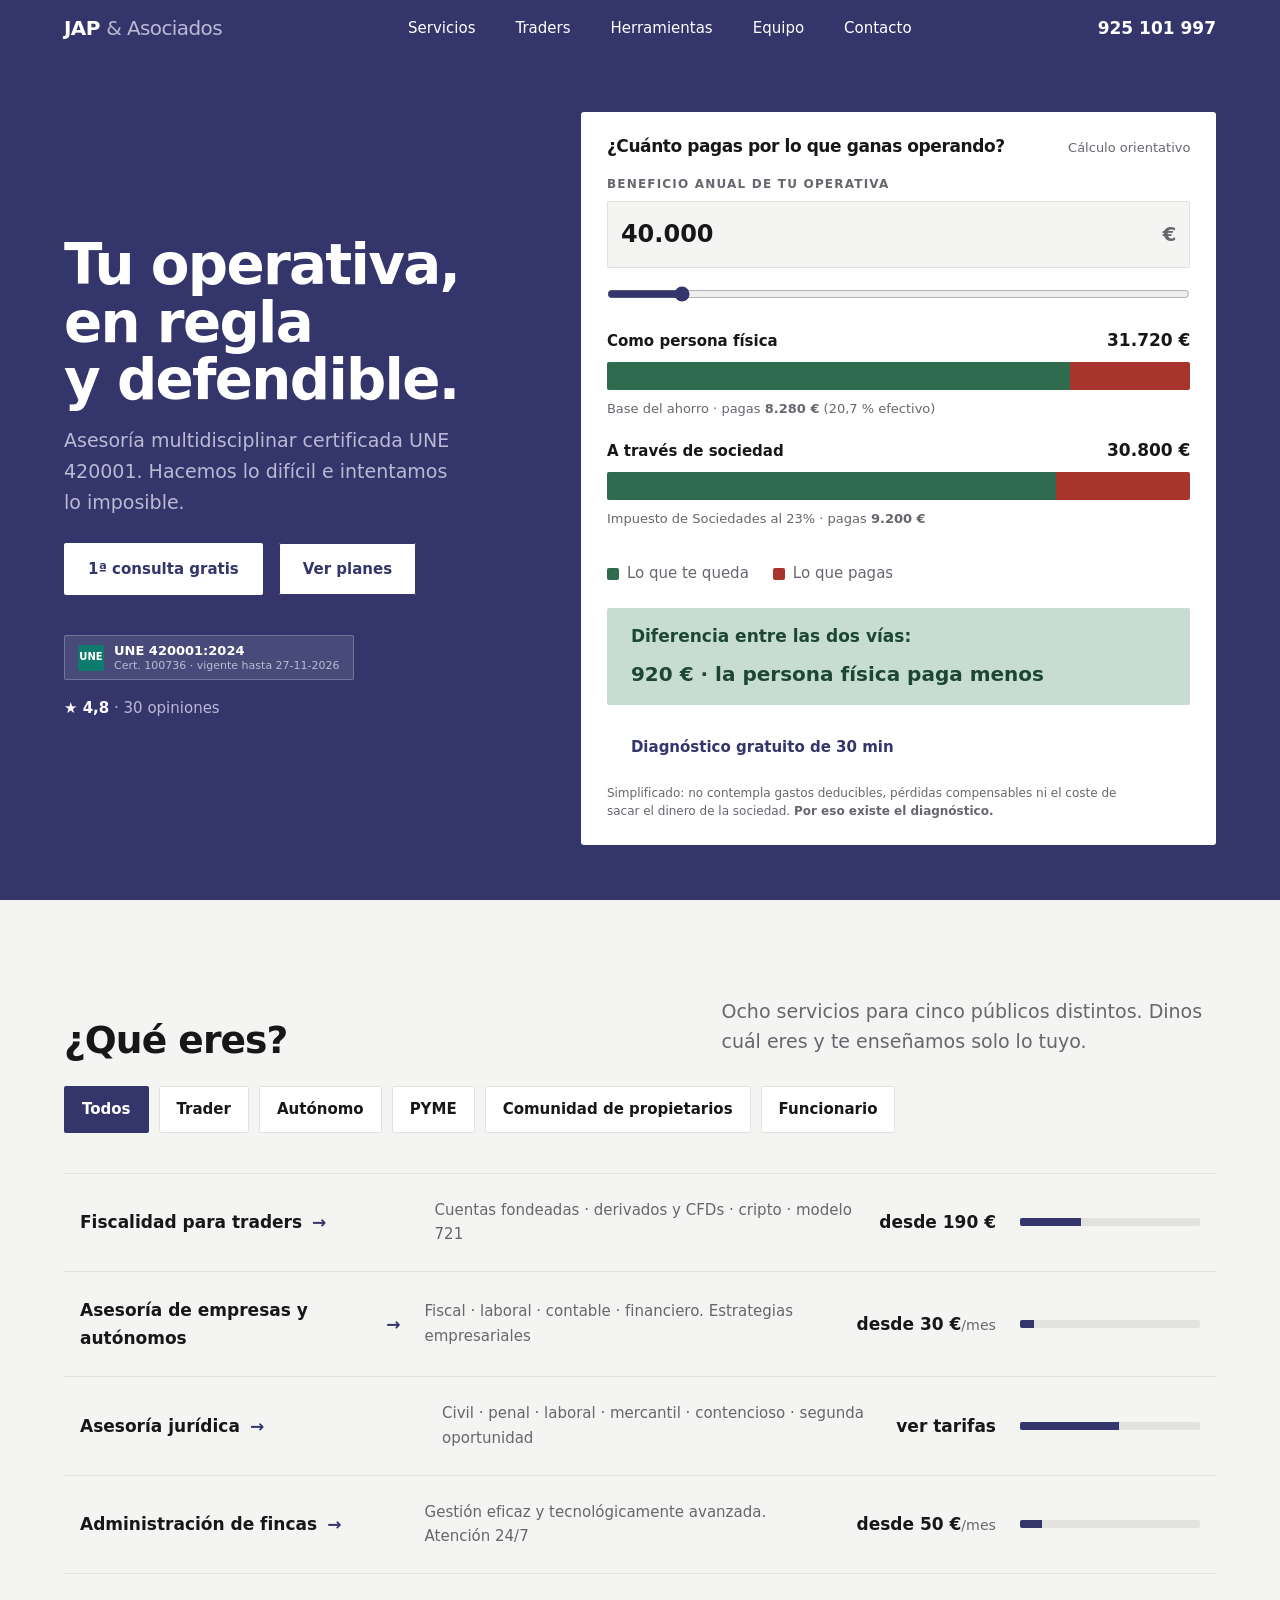
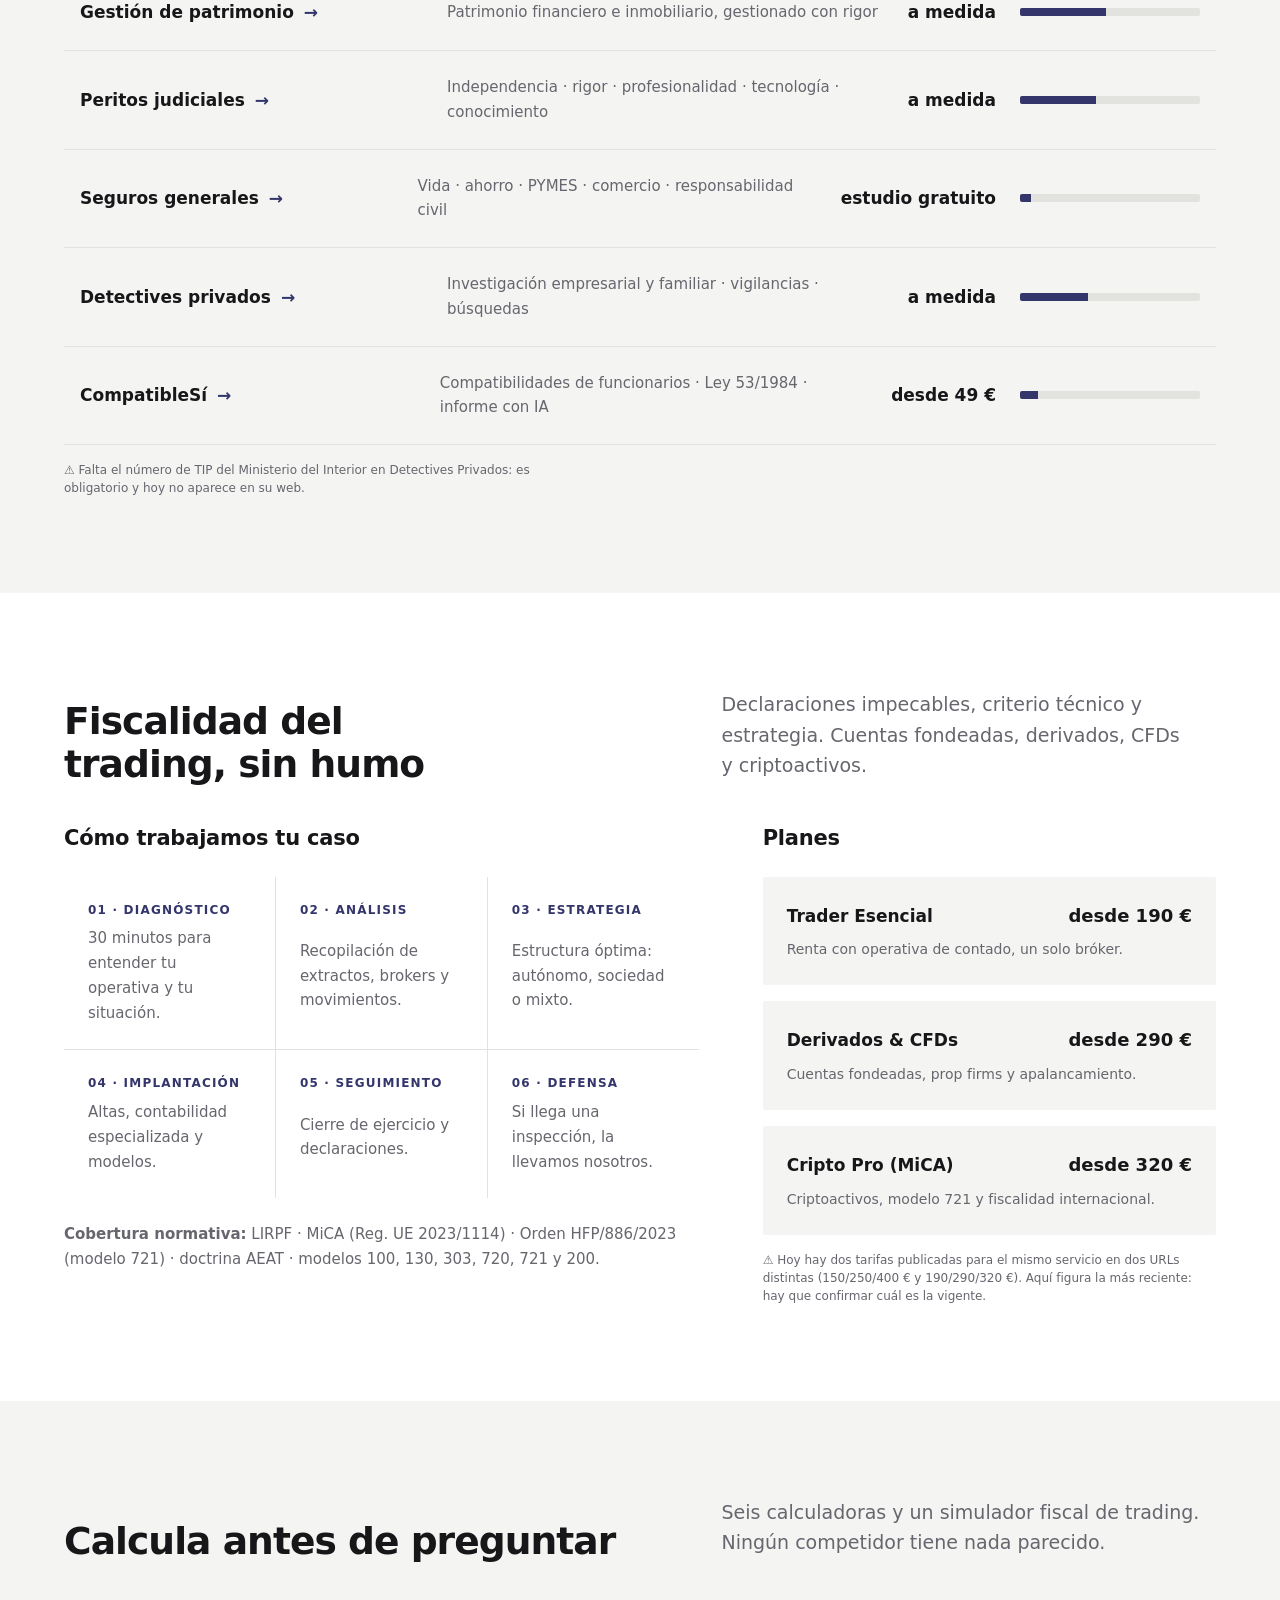
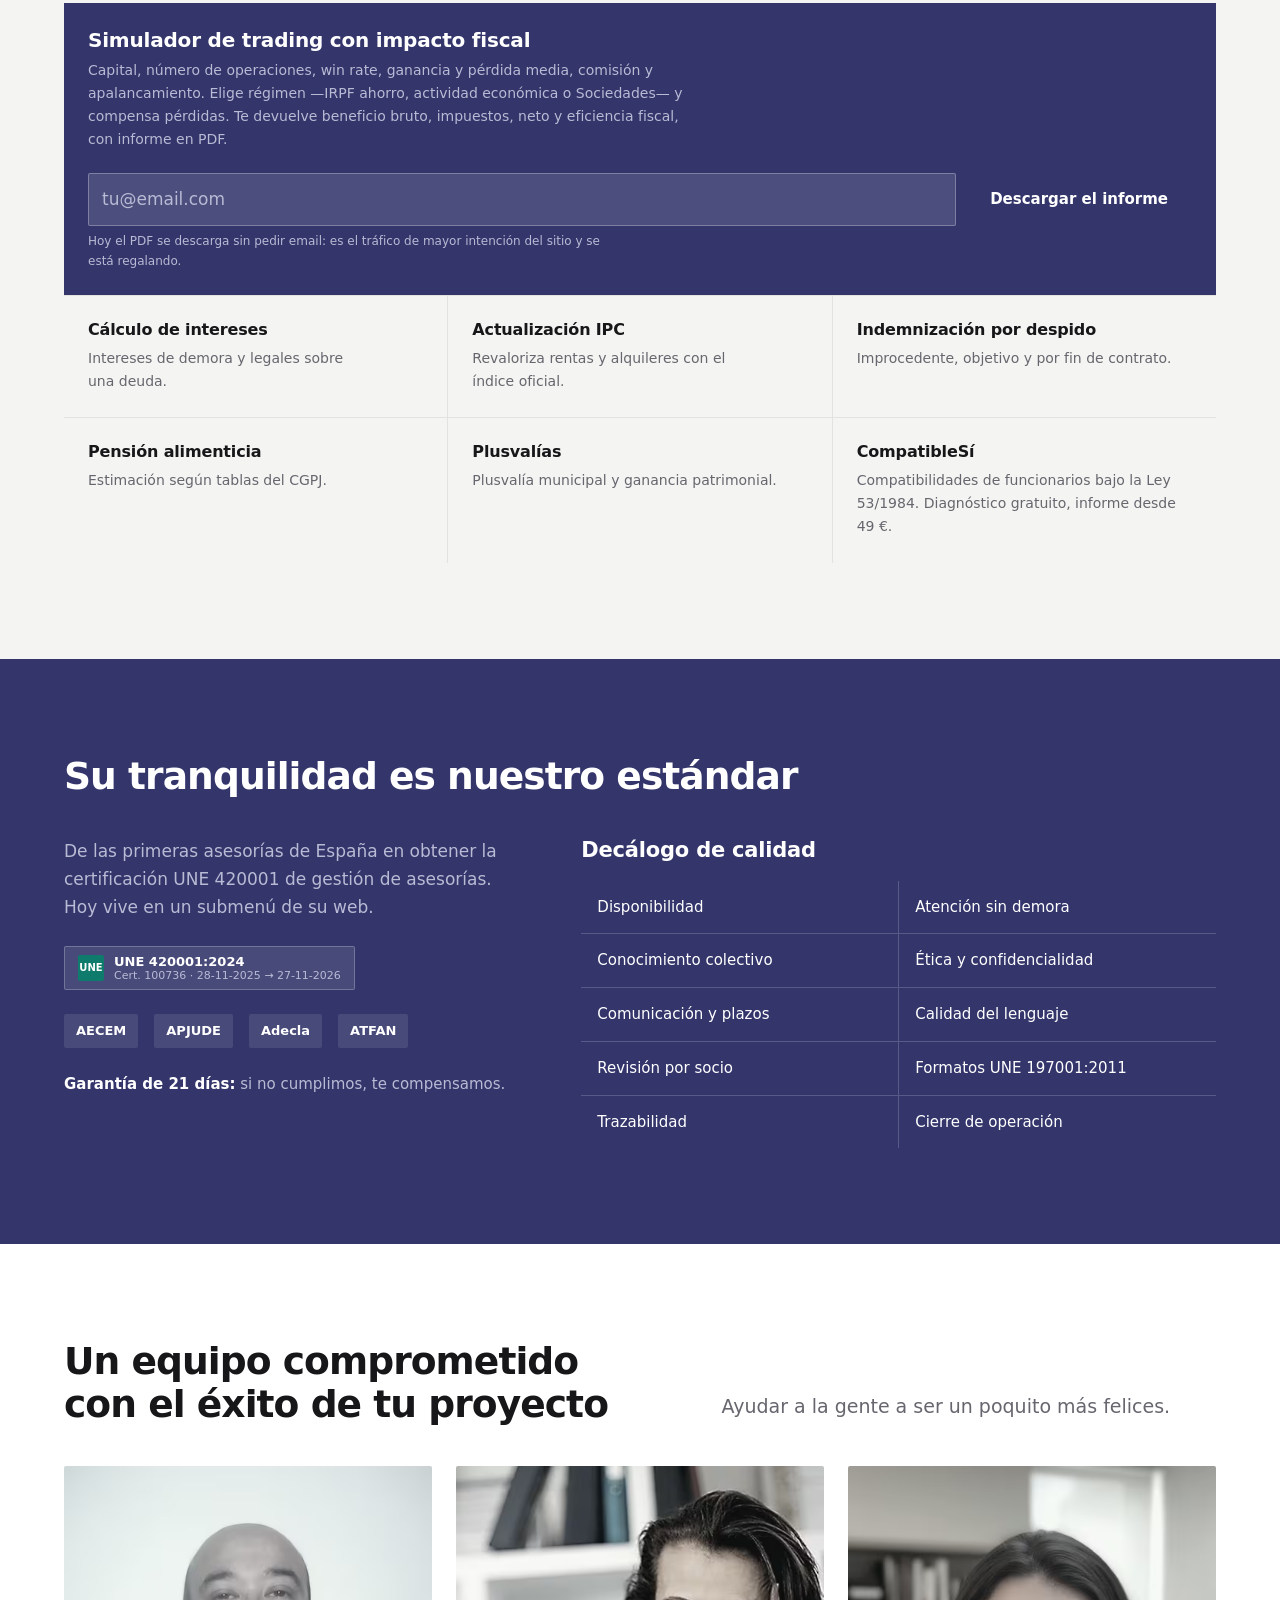
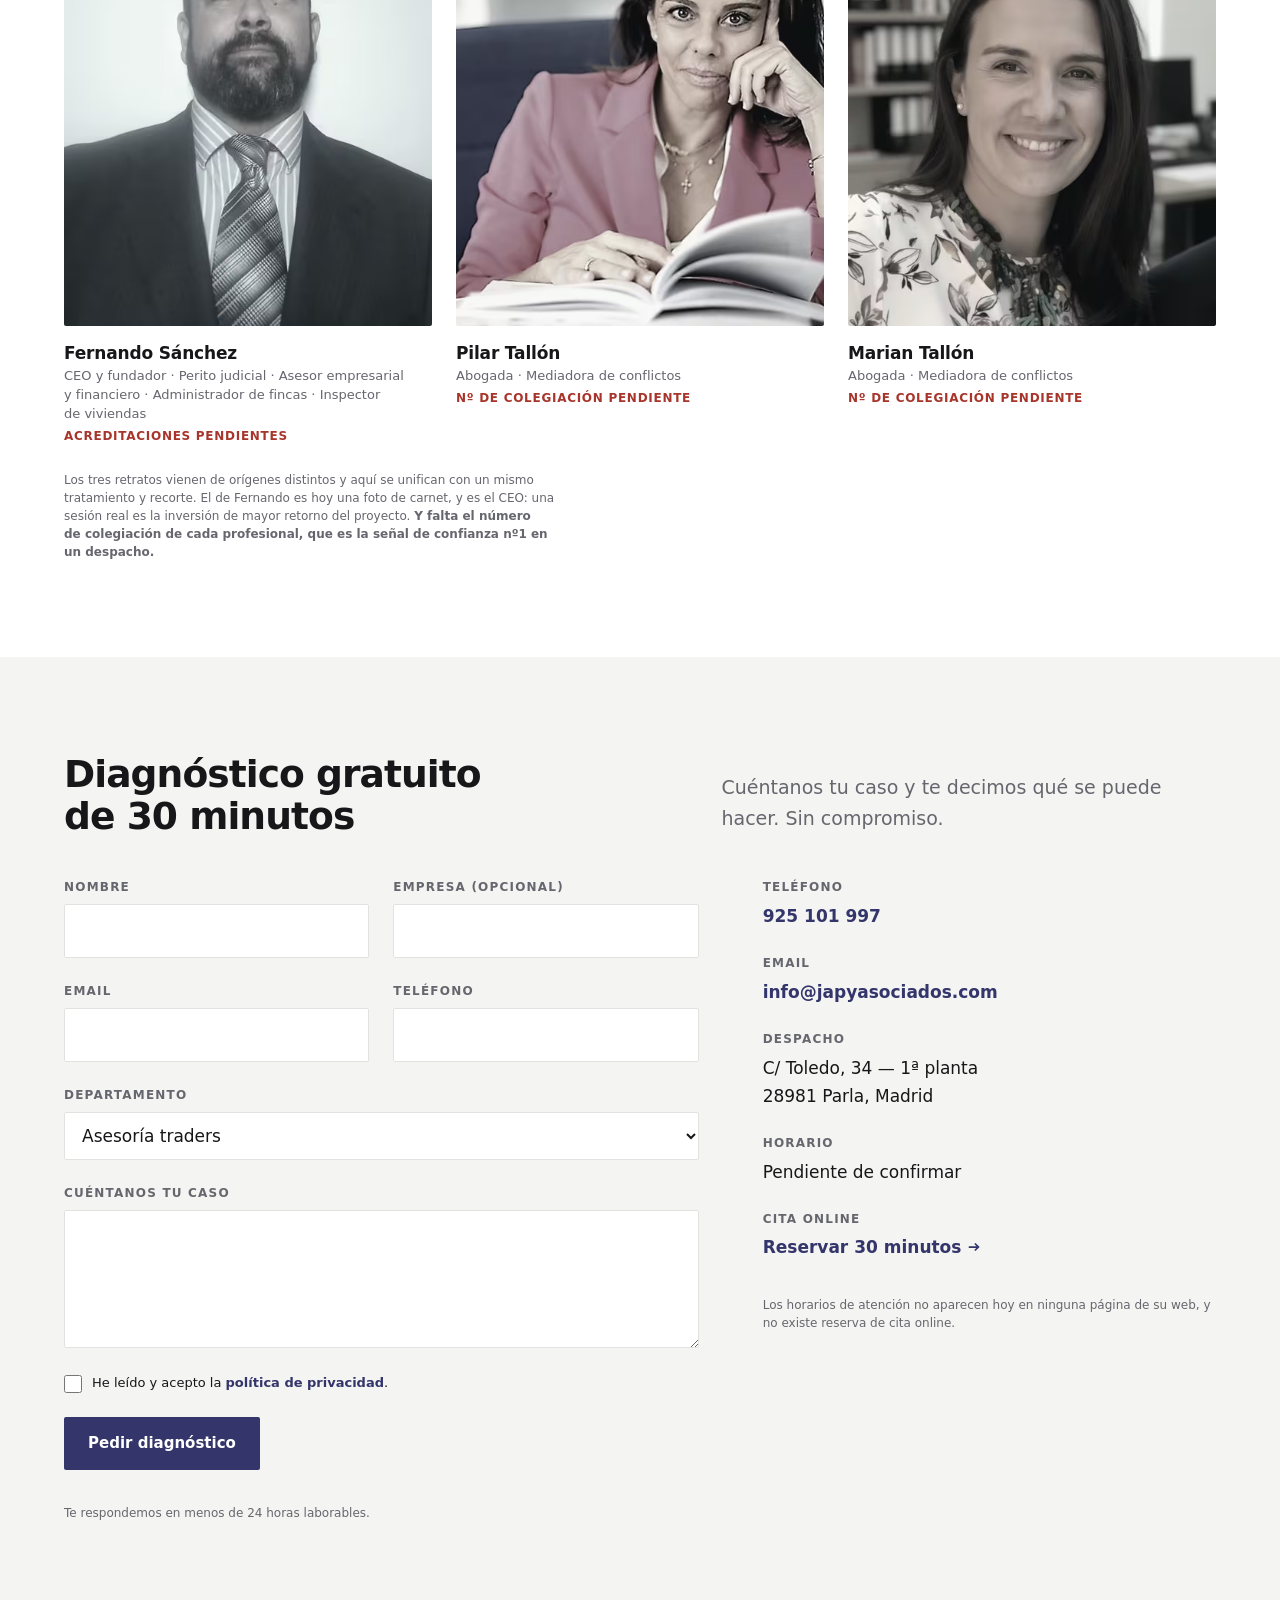
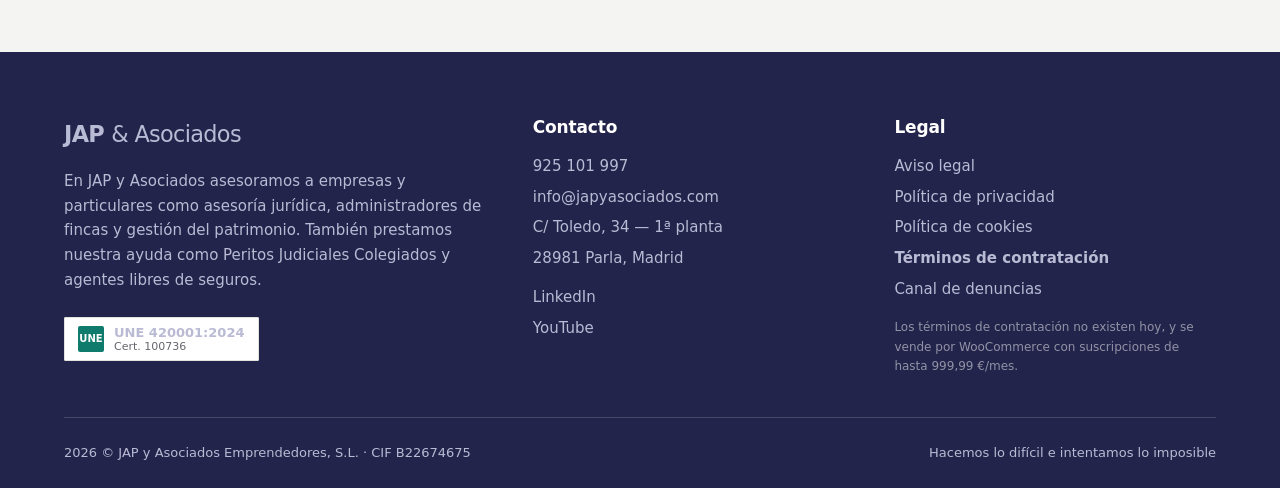
==== commit 9639c364: "design: rehacer la composición de la home El nivel de maquetación era bajo: secciones idénticas apil" ====
--- a/index.html
+++ b/index.html
@@ -45,7 +45,6 @@
 <section class="hero sobre-indigo" aria-labelledby="t-hero">
   <div class="env hero__rejilla">
     <div>
-      <span class="eyebrow">Especialistas en fiscalidad del trading</span>
       <h1 class="hero__titulo" id="t-hero">Tu operativa, en regla y defendible.</h1>
       <p class="hero__sub">Asesoría multidisciplinar certificada UNE 420001. Hacemos lo difícil e intentamos lo imposible.</p>
       <div class="hero__acciones">
@@ -117,7 +116,7 @@
         <a class="btn" href="#contacto">Diagnóstico gratuito de 30 min</a>
       </div>
       <p class="sim__aviso" id="sim-aviso">
-        Cálculo orientativo y simplificado. No contempla gastos deducibles, compensación de pérdidas de ejercicios anteriores, cuota de autónomos, retenciones ni el coste de extraer el dinero de la sociedad. <strong>Por eso existe el diagnóstico de 30 minutos.</strong>
+        Simplificado: no contempla gastos deducibles, pérdidas compensables ni el coste de sacar el dinero de la sociedad. <strong>Por eso existe el diagnóstico.</strong>
       </p>
     </div>
   </div>
@@ -126,9 +125,7 @@
 <!-- ============ TRIAJE + SERVICIOS ============ -->
 <section class="seccion" id="servicios" aria-labelledby="t-serv">
   <div class="env">
-    <span class="eyebrow">Departamentos profesionales</span>
-    <h2 class="entra" id="t-serv">¿Qué eres?</h2>
-    <p class="lead entra" data-r="1">Ocho servicios para cinco públicos distintos. Dinos cuál eres y te enseñamos solo lo tuyo.</p>
+    <div class="cabecera-seccion entra"><h2 id="t-serv">¿Qué eres?</h2><p class="lead">Ocho servicios para cinco públicos distintos. Dinos cuál eres y te enseñamos solo lo tuyo.</p></div>
 
     <div class="triaje entra" data-r="2" role="group" aria-label="Filtrar servicios por perfil">
       <button class="chip" type="button" aria-pressed="true" data-perfil="todo">Todos</button>
@@ -203,9 +200,7 @@
 <!-- ============ VERTICAL TRADERS ============ -->
 <section class="seccion vert" id="traders" aria-labelledby="t-traders">
   <div class="env">
-    <span class="eyebrow">El vertical</span>
-    <h2 class="entra" id="t-traders">Fiscalidad del trading, sin humo</h2>
-    <p class="lead entra" data-r="1">Declaraciones impecables, criterio técnico y estrategia. Cuentas fondeadas, derivados, CFDs y criptoactivos.</p>
+    <div class="cabecera-seccion entra"><h2 id="t-traders">Fiscalidad del trading, sin humo</h2><p class="lead">Declaraciones impecables, criterio técnico y estrategia. Cuentas fondeadas, derivados, CFDs y criptoactivos.</p></div>
 
     <div class="vert__rejilla">
       <div>
@@ -248,9 +243,7 @@
 <!-- ============ HERRAMIENTAS ============ -->
 <section class="seccion" id="herramientas" aria-labelledby="t-herr">
   <div class="env">
-    <span class="eyebrow">Herramientas propias</span>
-    <h2 class="entra" id="t-herr">Calcula antes de preguntar</h2>
-    <p class="lead entra" data-r="1">Seis calculadoras y un simulador fiscal de trading. Ningún competidor tiene nada parecido.</p>
+    <div class="cabecera-seccion entra"><h2 id="t-herr">Calcula antes de preguntar</h2><p class="lead">Seis calculadoras y un simulador fiscal de trading. Ningún competidor tiene nada parecido.</p></div>
   </div>
   <div class="env"><div class="herr__rejilla entra" data-r="2">
     <div class="herr herr--destacada">
@@ -275,7 +268,6 @@
 <!-- ============ CONFIANZA ============ -->
 <section class="seccion conf sobre-indigo" aria-labelledby="t-conf">
   <div class="env">
-    <span class="eyebrow">Excelencia certificada</span>
     <h2 class="entra" id="t-conf" style="color:var(--blanco)">Su tranquilidad es nuestro estándar</h2>
     <div class="conf__rejilla">
       <div>
@@ -310,9 +302,7 @@
 <!-- ============ EQUIPO ============ -->
 <section class="seccion seccion--blanco" id="equipo" aria-labelledby="t-equipo">
   <div class="env">
-    <span class="eyebrow">El equipo</span>
-    <h2 class="entra" id="t-equipo">Un equipo profesional comprometido con el éxito de tu proyecto</h2>
-    <p class="lead entra" data-r="1">Ayudar a la gente a ser un poquito más felices.</p>
+    <div class="cabecera-seccion entra"><h2 id="t-equipo">Un equipo comprometido con el éxito de tu proyecto</h2><p class="lead">Ayudar a la gente a ser un poquito más felices.</p></div>
     <div class="equipo__rejilla">
       <div class="persona entra">
         <figure><picture>
@@ -355,9 +345,7 @@
 <!-- ============ CONTACTO ============ -->
 <section class="seccion" id="contacto" aria-labelledby="t-cont">
   <div class="env">
-    <span class="eyebrow">Contacto</span>
-    <h2 class="entra" id="t-cont">Diagnóstico gratuito de 30 minutos</h2>
-    <p class="lead entra" data-r="1">Cuéntanos tu caso y te decimos qué se puede hacer. Sin compromiso.</p>
+    <div class="cabecera-seccion entra"><h2 id="t-cont">Diagnóstico gratuito de 30 minutos</h2><p class="lead">Cuéntanos tu caso y te decimos qué se puede hacer. Sin compromiso.</p></div>
     <div class="cont__rejilla">
       <form class="form entra" data-r="2" id="form-contacto" novalidate>
         <div class="form__par">
--- a/assets/css/global.css
+++ b/assets/css/global.css
@@ -27,9 +27,9 @@
   --display:'Instrument Sans',system-ui,sans-serif;
   --ui:'Public Sans',system-ui,sans-serif;
 
-  --t-display:clamp(2.6rem,5.6vw,4.6rem);
+  --t-display:clamp(2.1rem,min(4.4vw,7vh),3.8rem);
   --t-h1:clamp(2.1rem,4vw,3.2rem);
-  --t-h2:clamp(1.7rem,3vw,2.4rem);
+  --t-h2:clamp(1.65rem,min(3vw,4.2vh),2.35rem);
   --t-h3:1.3125rem;
   --t-lead:clamp(1.0625rem,1.5vw,1.1875rem);
   --t-body:1.0625rem;
@@ -168,3 +168,11 @@
   .js .entra{opacity:1;transform:none}
   .tramo__parte{transform:scaleX(1)!important}
 }
+
+/* ---------- Cabecera de sección ---------- */
+.cabecera-seccion{display:grid;gap:var(--e2);align-items:end}
+@media (min-width:900px){
+  .cabecera-seccion{grid-template-columns:6fr 5fr;gap:var(--e5)}
+  .cabecera-seccion .lead{margin-bottom:5px}
+}
+.cabecera-seccion + *{margin-top:var(--e4)}
--- a/assets/css/home.css
+++ b/assets/css/home.css
@@ -16,9 +16,13 @@
 .cab__tel{font-weight:600;white-space:nowrap;font-variant-numeric:tabular-nums}
 
 /* ---------- Hero: el simulador ---------- */
-.hero{background:var(--indigo);color:var(--blanco);padding-block:var(--e5)}
-@media (min-width:900px){.hero{padding-block:var(--e6)}}
-.hero__rejilla{display:grid;gap:var(--e4)}
+.hero{
+  background:var(--indigo);color:var(--blanco);
+  min-height:calc(100svh - var(--cab-h,54px));
+  display:grid;align-items:center;padding-block:var(--e4);
+}
+@media (min-width:900px){.hero{padding-block:var(--e3)}}
+.hero__rejilla{display:grid;gap:var(--e4);width:100%}
 @media (min-width:1000px){.hero__rejilla{grid-template-columns:5fr 7fr;gap:var(--e5);align-items:center}}
 .hero__titulo{font-family:var(--display);font-size:var(--t-display);font-weight:600;
   line-height:1.02;letter-spacing:-.03em}
@@ -30,11 +34,12 @@
 
 /* El simulador */
 .sim{background:var(--blanco);color:var(--tinta);border-radius:3px;padding:var(--e3);min-width:0}
-@media (min-width:600px){.sim{padding:var(--e4)}}
+.sim__salida{margin-top:var(--e3)}
+@media (min-width:600px){.sim{padding:clamp(22px,2vw,30px)}}
 .sim__cabeza{display:flex;flex-wrap:wrap;align-items:baseline;justify-content:space-between;gap:var(--e2)}
 .sim__titulo{font-family:var(--ui);font-weight:700;font-size:1.0625rem}
 .sim__nota{font-size:.8125rem;color:var(--grafito)}
-.sim__campo{display:grid;gap:8px;margin-top:var(--e3)}
+.sim__campo{display:grid;gap:6px;margin-top:var(--e2)}
 .sim__campo label{font-size:var(--t-eyebrow);font-weight:600;letter-spacing:.1em;
   text-transform:uppercase;color:var(--grafito)}
 .sim__entrada{display:flex;align-items:center;gap:10px;
@@ -48,20 +53,20 @@
 .sim__entrada span{font-size:1.25rem;font-weight:700;color:var(--grafito)}
 .sim__rango{width:100%;margin-top:12px;accent-color:var(--indigo)}
 
-.sim__salida{margin-top:var(--e4);display:grid;gap:var(--e3)}
+.sim__salida{margin-top:var(--e3);display:grid;gap:var(--e2)}
 .sim__caso{display:grid;gap:8px}
 .sim__caso-cabeza{display:flex;align-items:baseline;justify-content:space-between;gap:var(--e2)}
 .sim__caso-nombre{font-weight:700;font-size:.9375rem}
 .sim__caso-neto{font-weight:700;font-variant-numeric:tabular-nums;font-size:1.0625rem}
 .sim__caso-detalle{font-size:.8125rem;color:var(--grafito);font-variant-numeric:tabular-nums}
 .sim__ahorro{
-  margin-top:var(--e2);padding:var(--e2) var(--e3);border-radius:2px;
+  margin-top:6px;padding:14px var(--e3);border-radius:2px;
   background:var(--queda-claro);color:#1D4634;font-weight:600;
   display:flex;flex-wrap:wrap;gap:8px;align-items:baseline;
 }
 .sim__ahorro b{font-size:1.25rem;font-variant-numeric:tabular-nums}
-.sim__pie{margin-top:var(--e3);display:flex;flex-wrap:wrap;gap:var(--e2);align-items:center}
-.sim__aviso{font-size:.75rem;color:var(--grafito);margin-top:var(--e2)}
+.sim__pie{margin-top:var(--e2);display:flex;flex-wrap:wrap;gap:var(--e2);align-items:center}
+.sim__aviso{font-size:.75rem;line-height:1.5;color:var(--grafito);margin-top:10px}
 
 /* ---------- Triaje ---------- */
 .triaje{display:flex;flex-wrap:wrap;gap:10px;margin-top:var(--e3)}
@@ -198,3 +203,6 @@
 .barra a[data-p]{background:var(--blanco);color:var(--indigo)}
 body{padding-bottom:60px}
 @media (min-width:1020px){body{padding-bottom:0}}
+
+/* Solo en captura de página completa: 100svh con ventana muy alta infla el hero */
+.captura .hero{min-height:0}
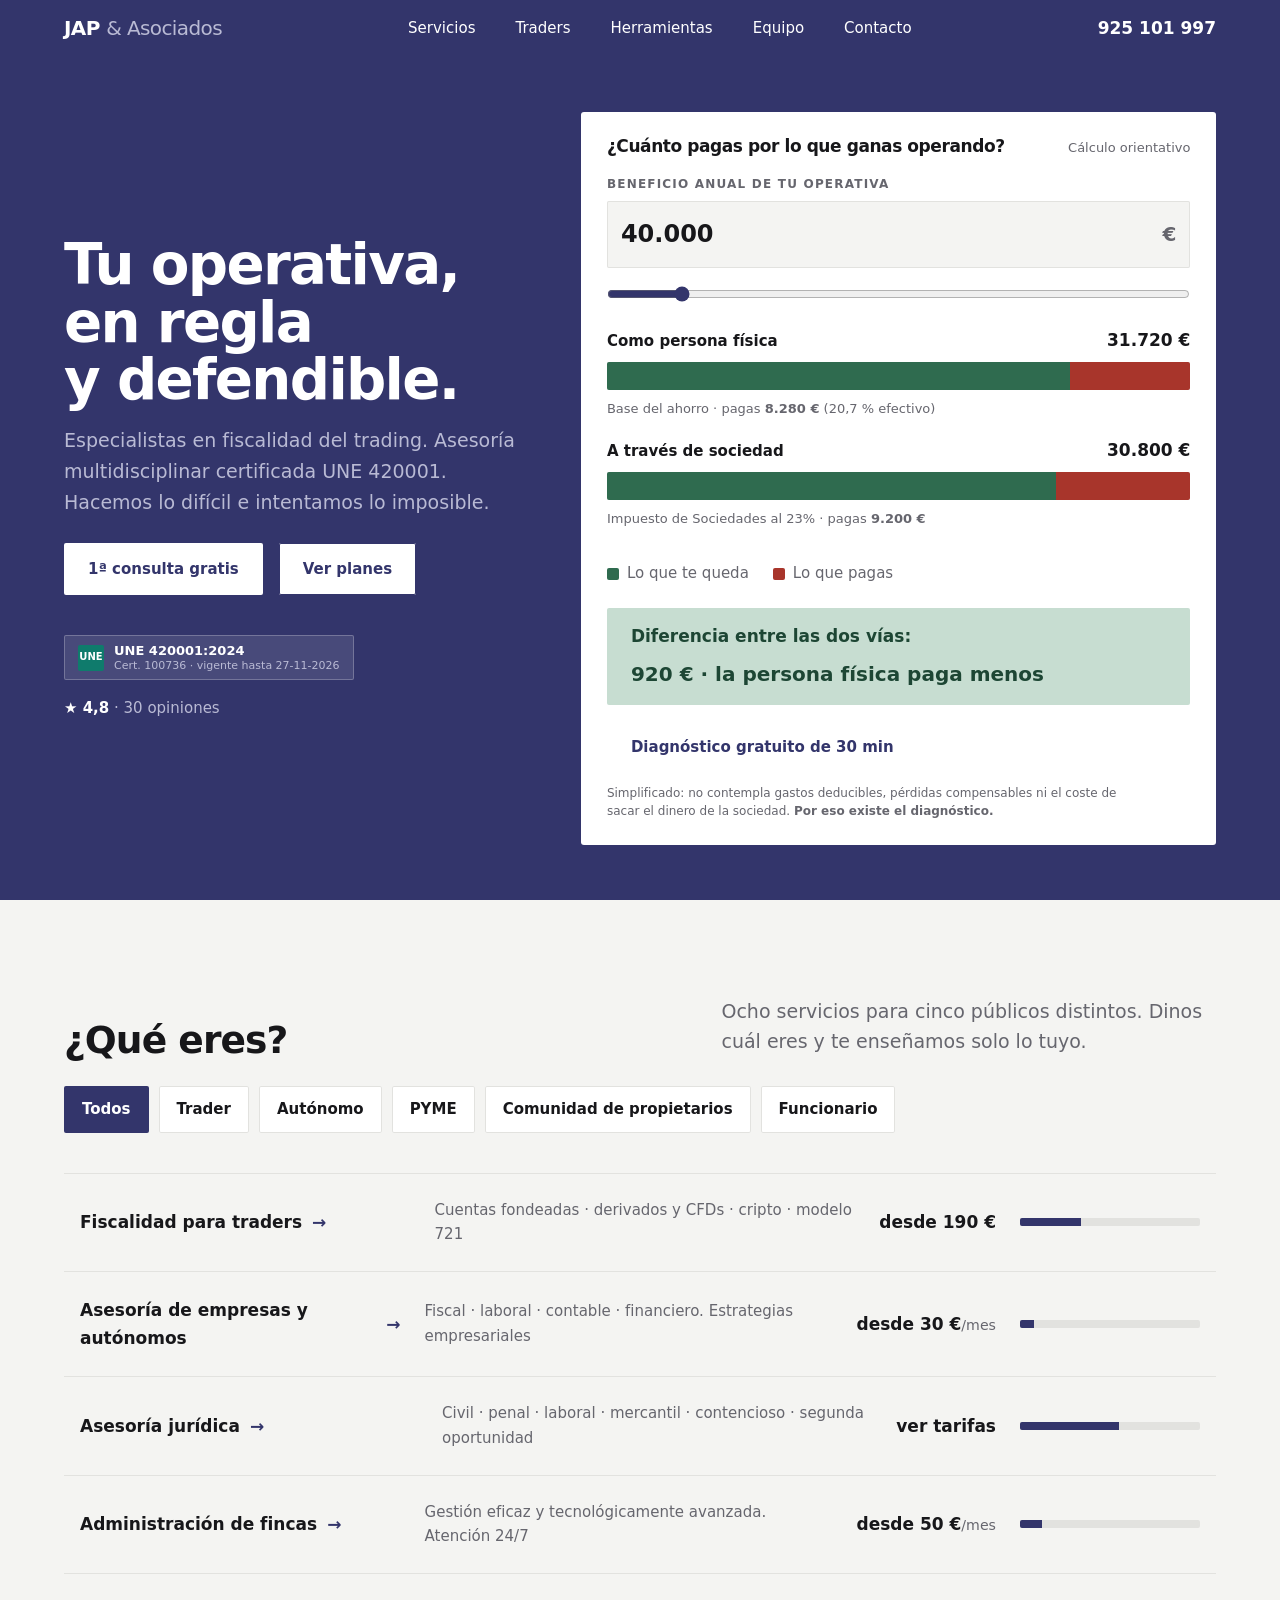
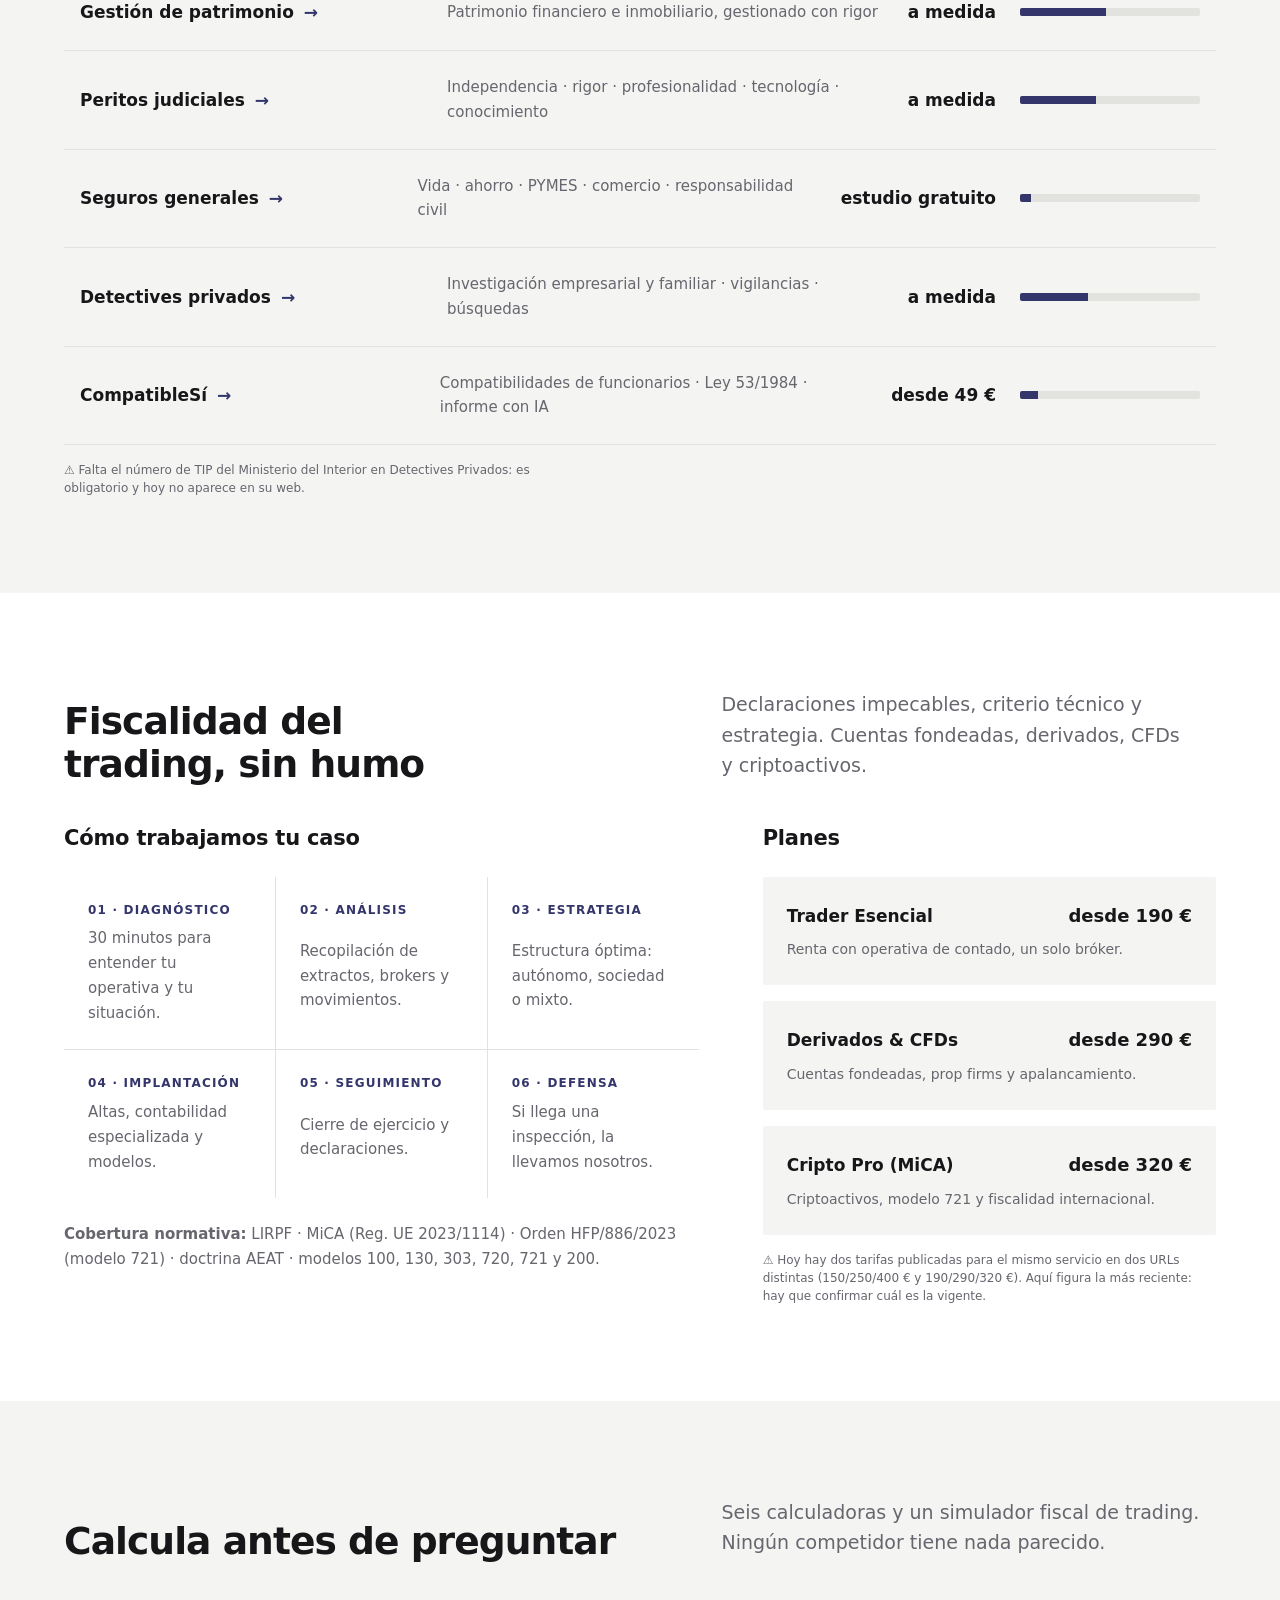
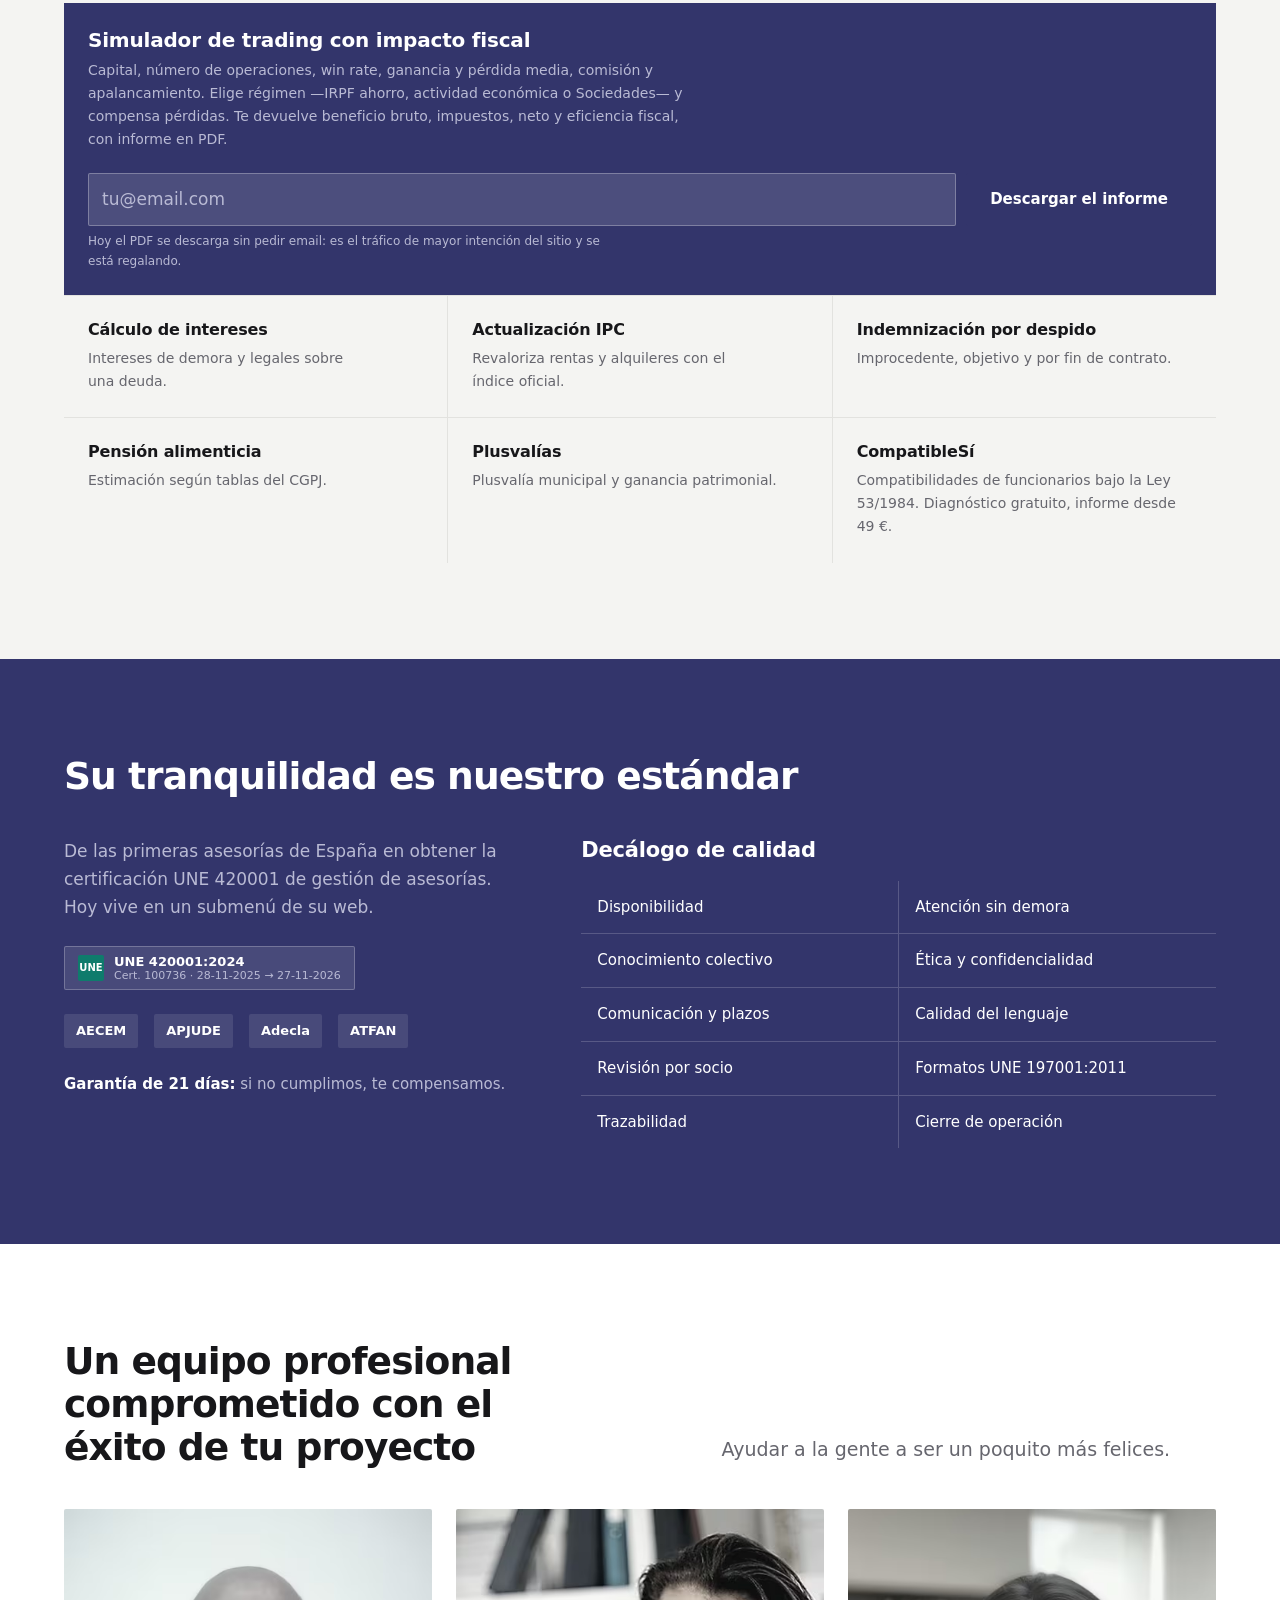
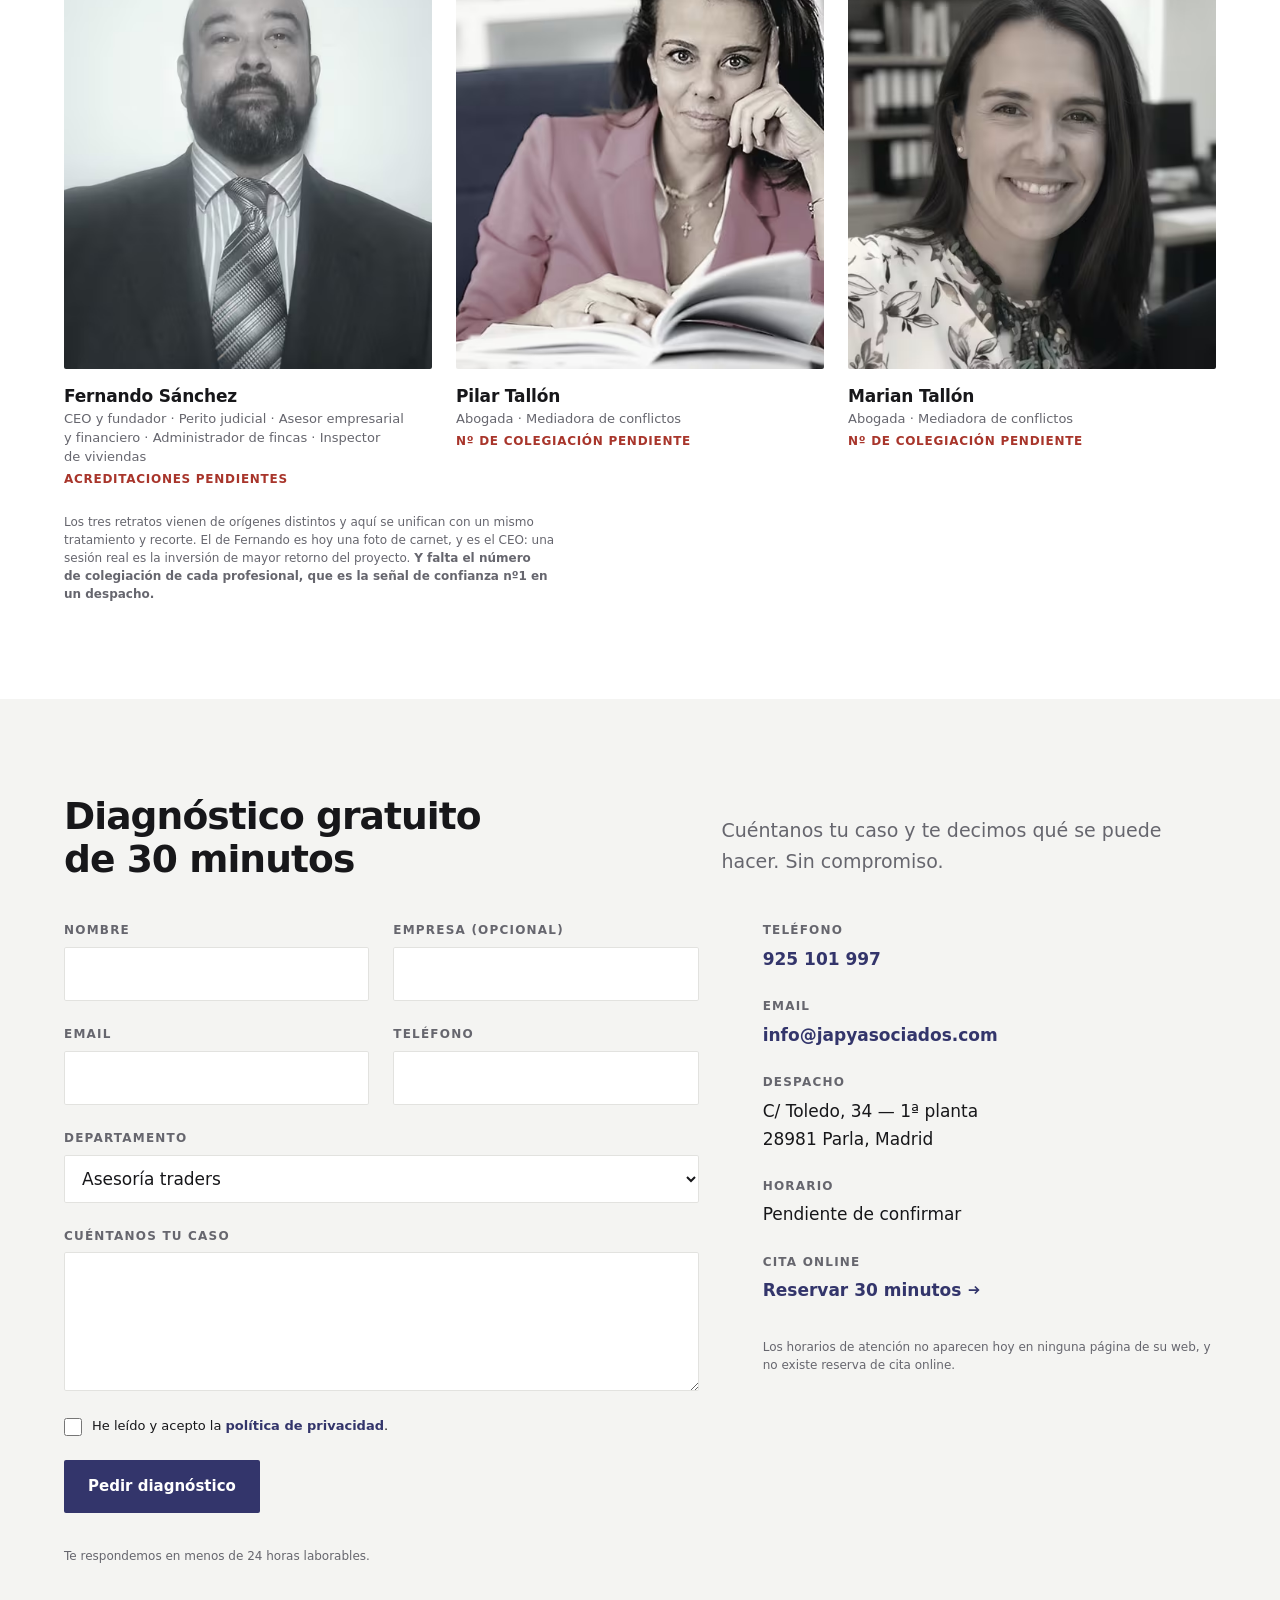
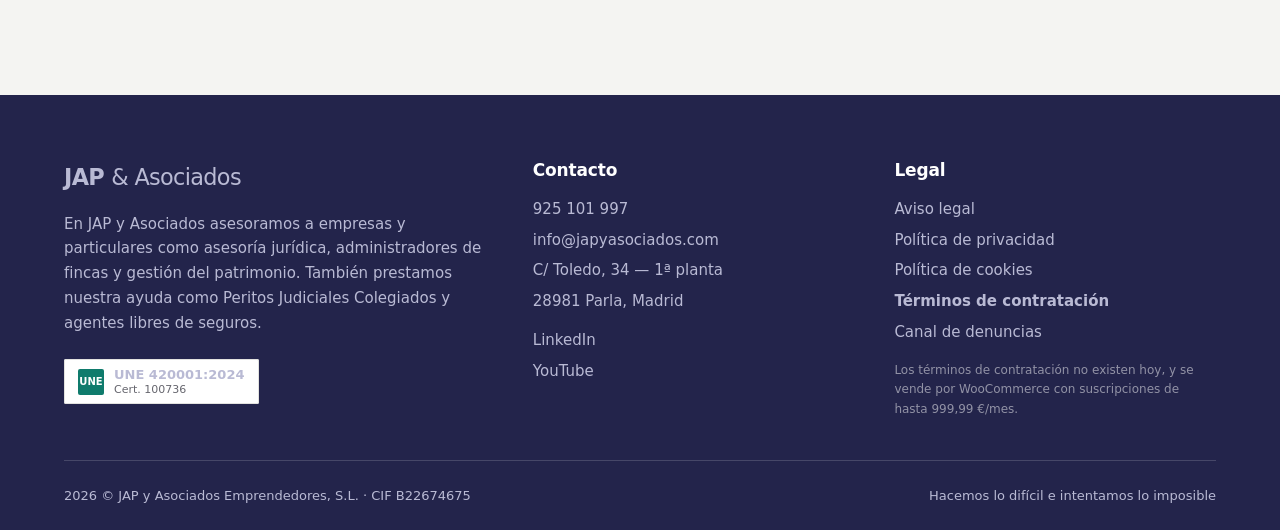
==== commit d1c30ee2: "fix: devolver el copy del cliente a su texto literal La pasada de diseño tocó texto sin anotarlo en " ====
--- a/index.html
+++ b/index.html
@@ -46,7 +46,7 @@
   <div class="env hero__rejilla">
     <div>
       <h1 class="hero__titulo" id="t-hero">Tu operativa, en regla y defendible.</h1>
-      <p class="hero__sub">Asesoría multidisciplinar certificada UNE 420001. Hacemos lo difícil e intentamos lo imposible.</p>
+      <p class="hero__sub">Especialistas en fiscalidad del trading. Asesoría multidisciplinar certificada UNE 420001. Hacemos lo difícil e intentamos lo imposible.</p>
       <div class="hero__acciones">
         <a class="btn" href="#contacto">1ª consulta gratis</a>
         <a class="btn btn--linea" href="#traders">Ver planes</a>
@@ -302,7 +302,7 @@
 <!-- ============ EQUIPO ============ -->
 <section class="seccion seccion--blanco" id="equipo" aria-labelledby="t-equipo">
   <div class="env">
-    <div class="cabecera-seccion entra"><h2 id="t-equipo">Un equipo comprometido con el éxito de tu proyecto</h2><p class="lead">Ayudar a la gente a ser un poquito más felices.</p></div>
+    <div class="cabecera-seccion entra"><h2 id="t-equipo">Un equipo profesional comprometido con el éxito de tu proyecto</h2><p class="lead">Ayudar a la gente a ser un poquito más felices.</p></div>
     <div class="equipo__rejilla">
       <div class="persona entra">
         <figure><picture>
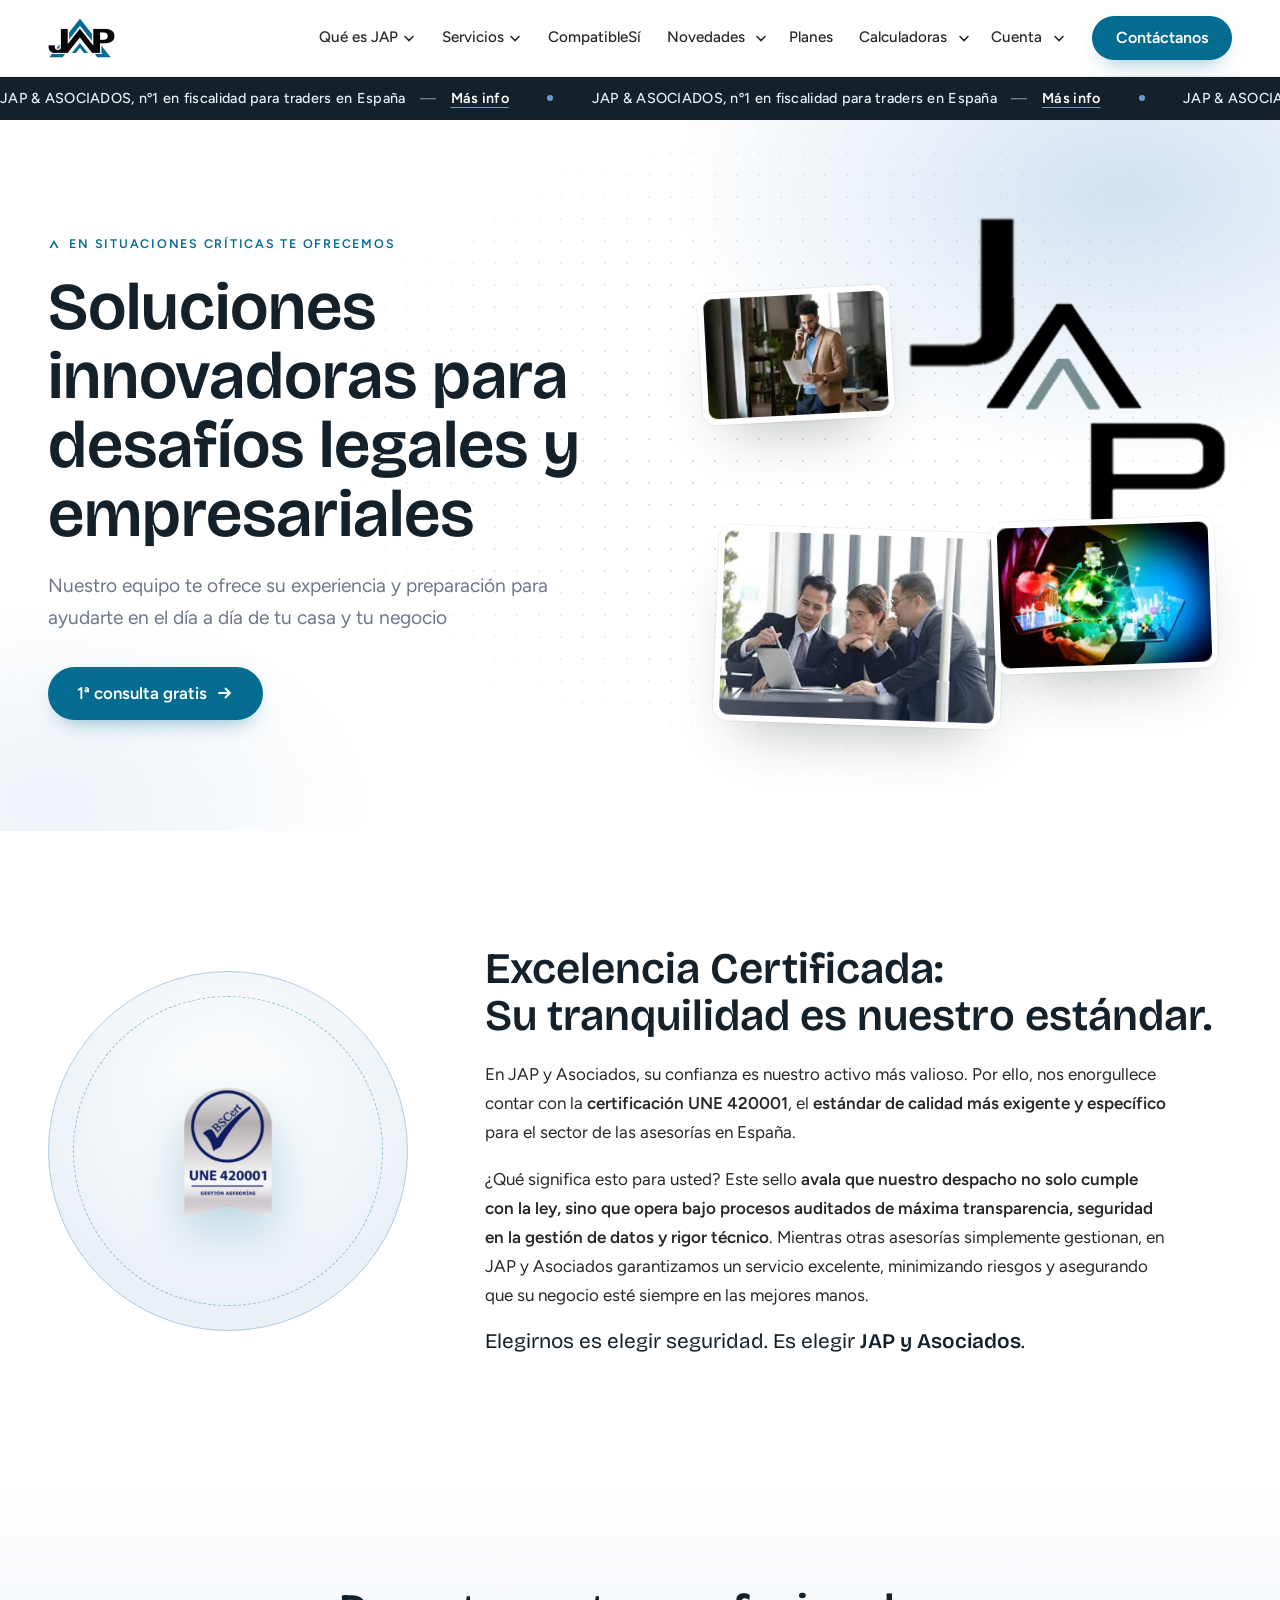
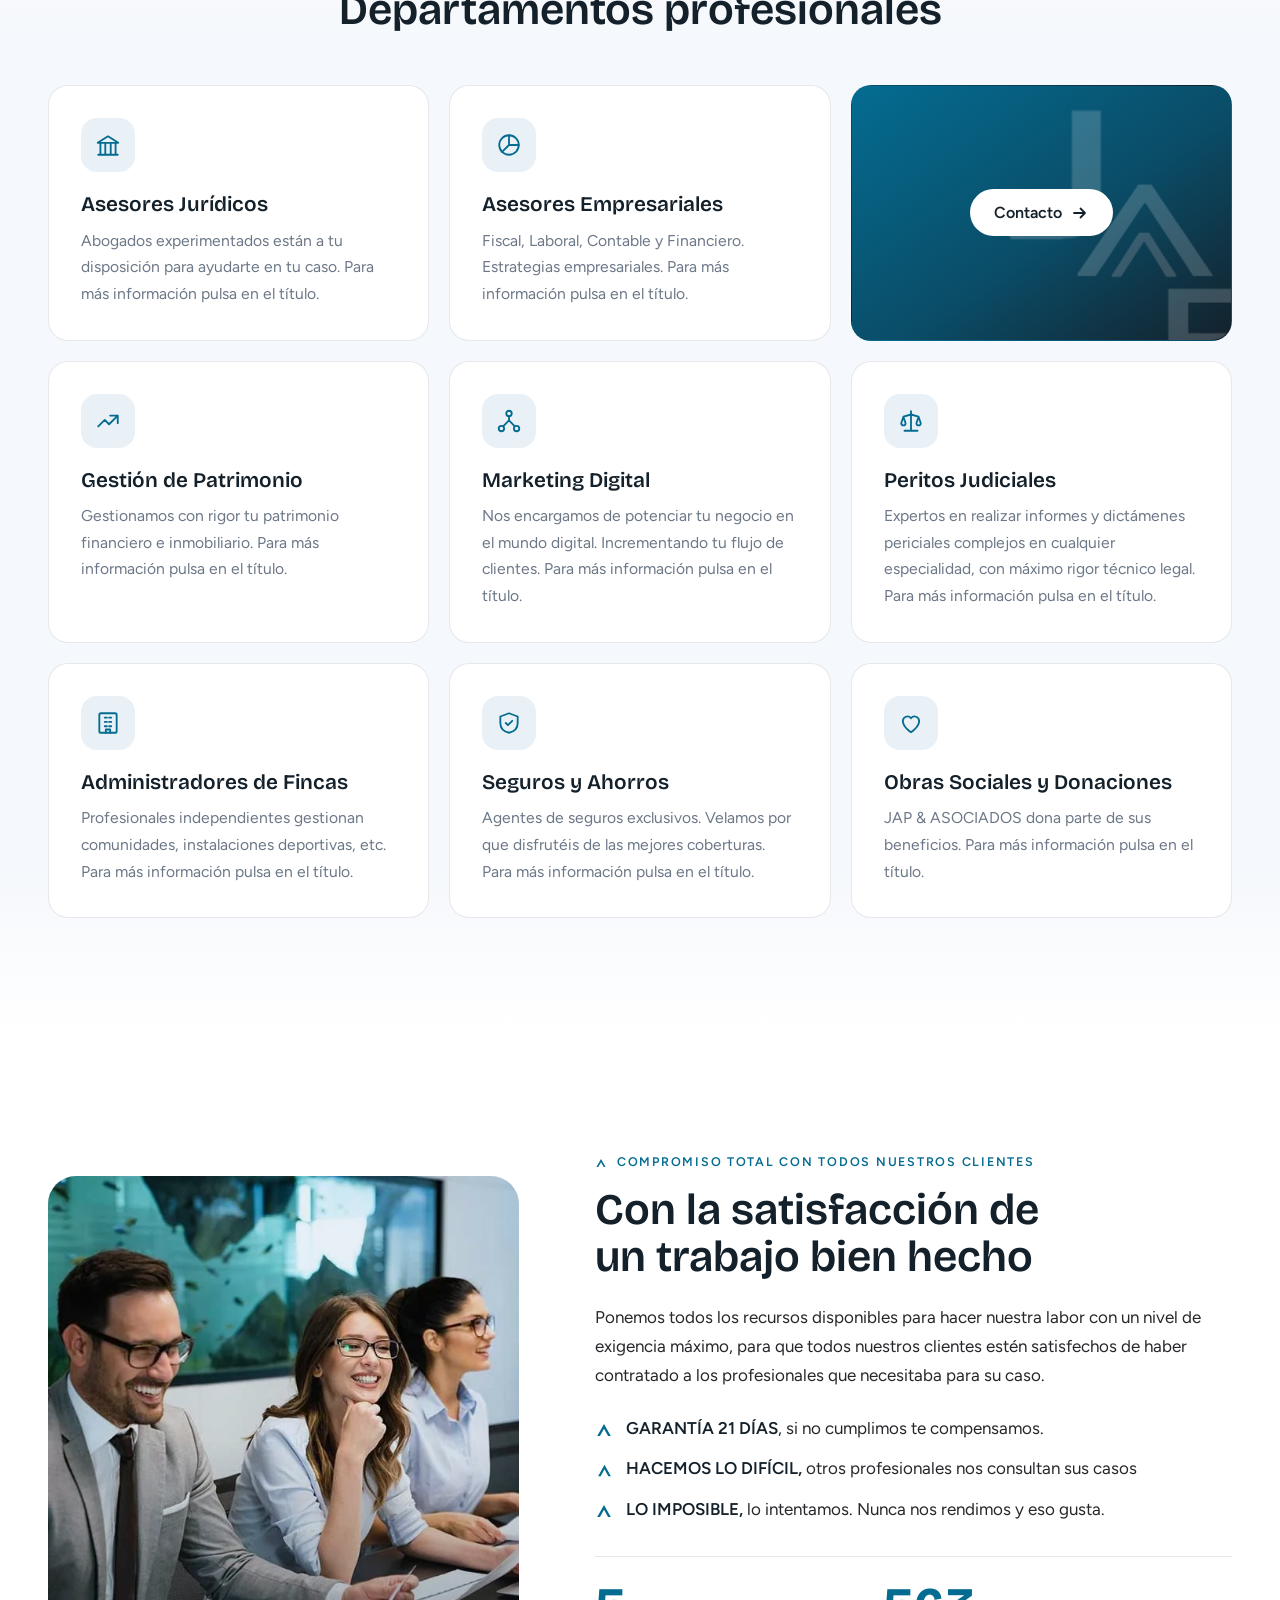
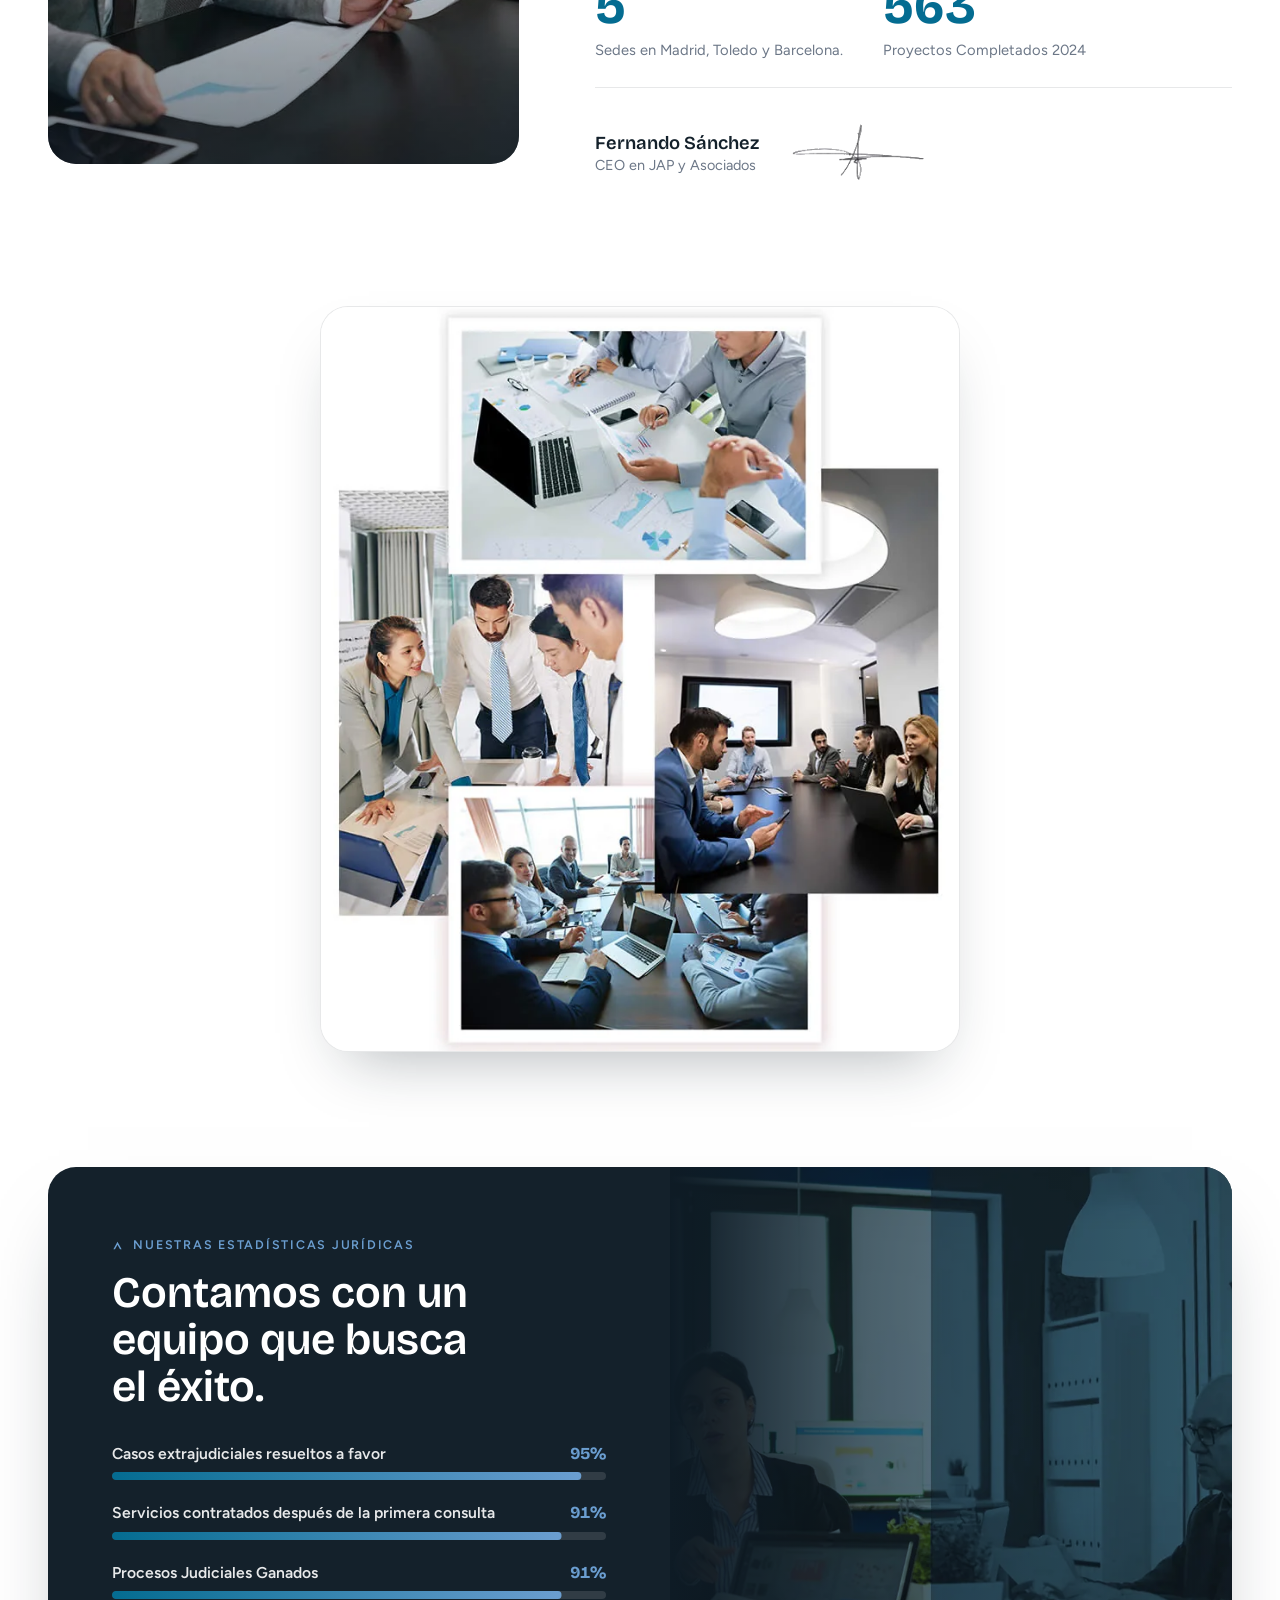
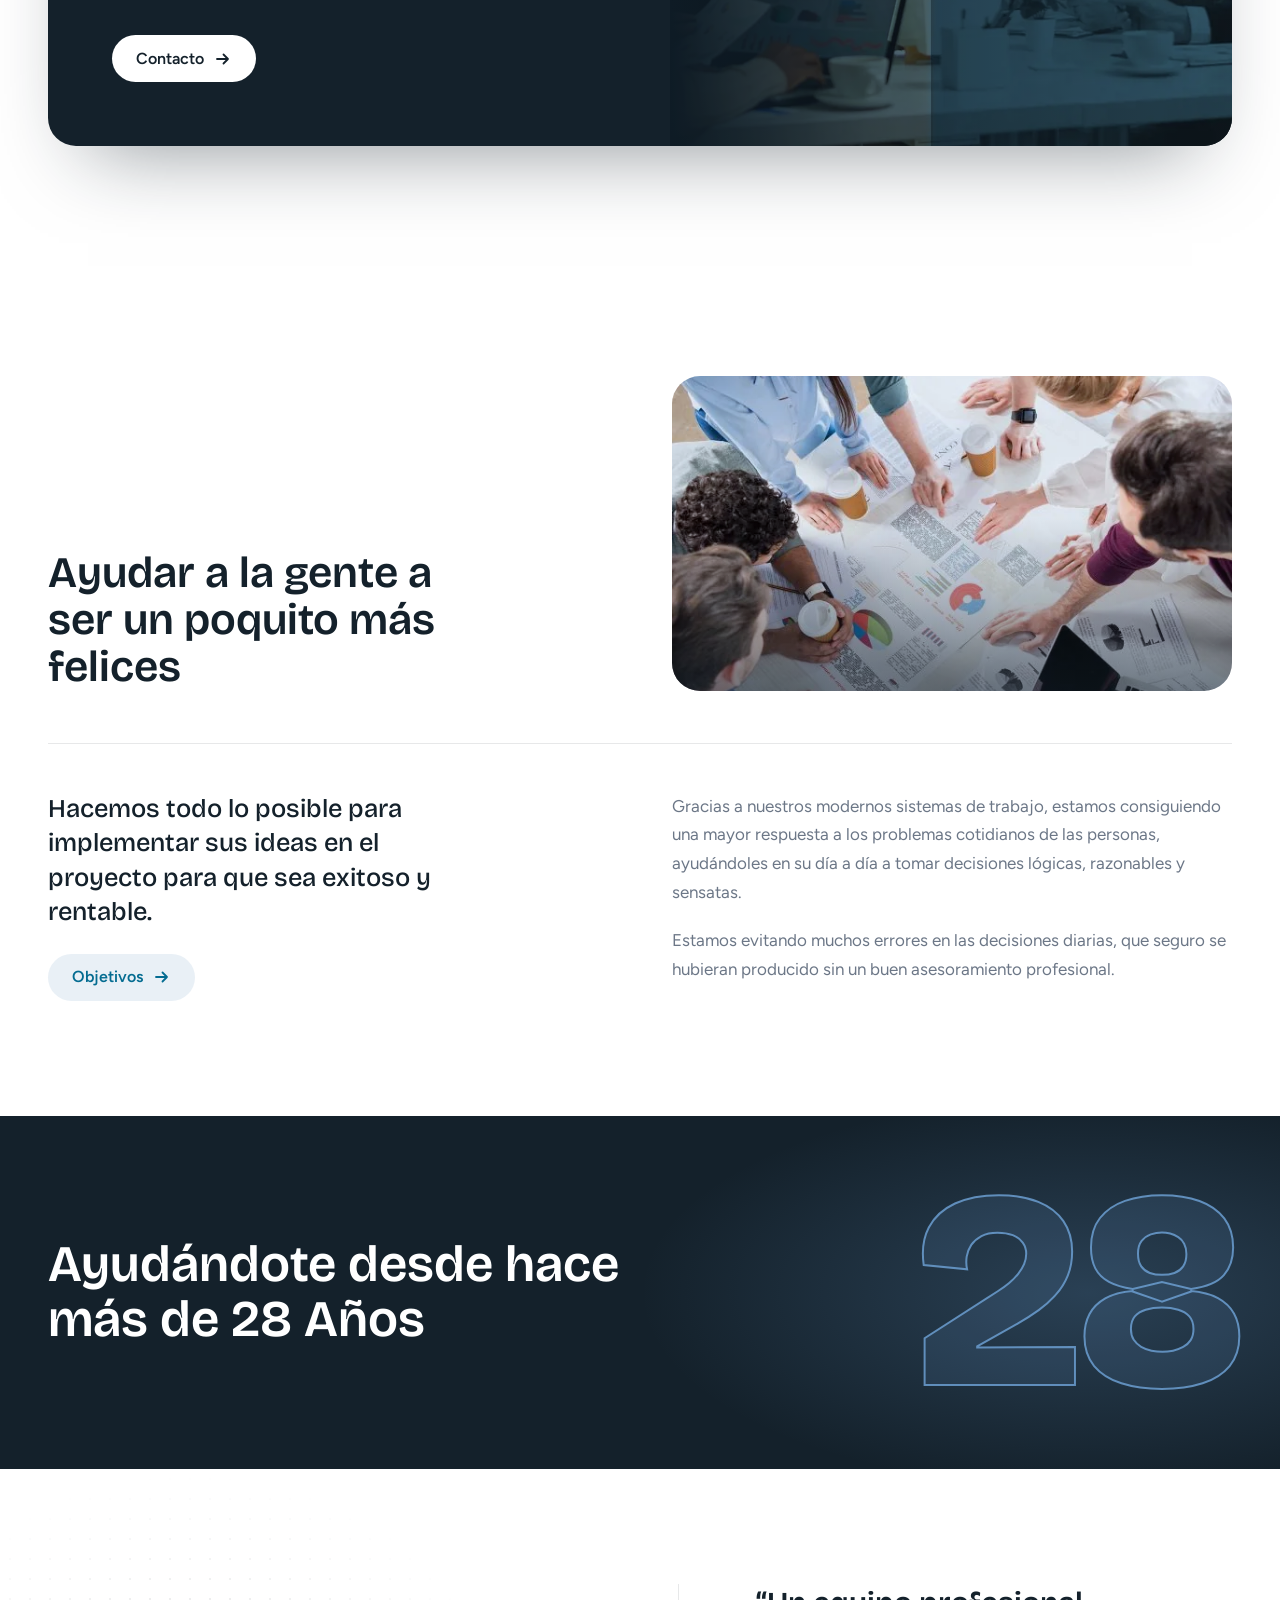
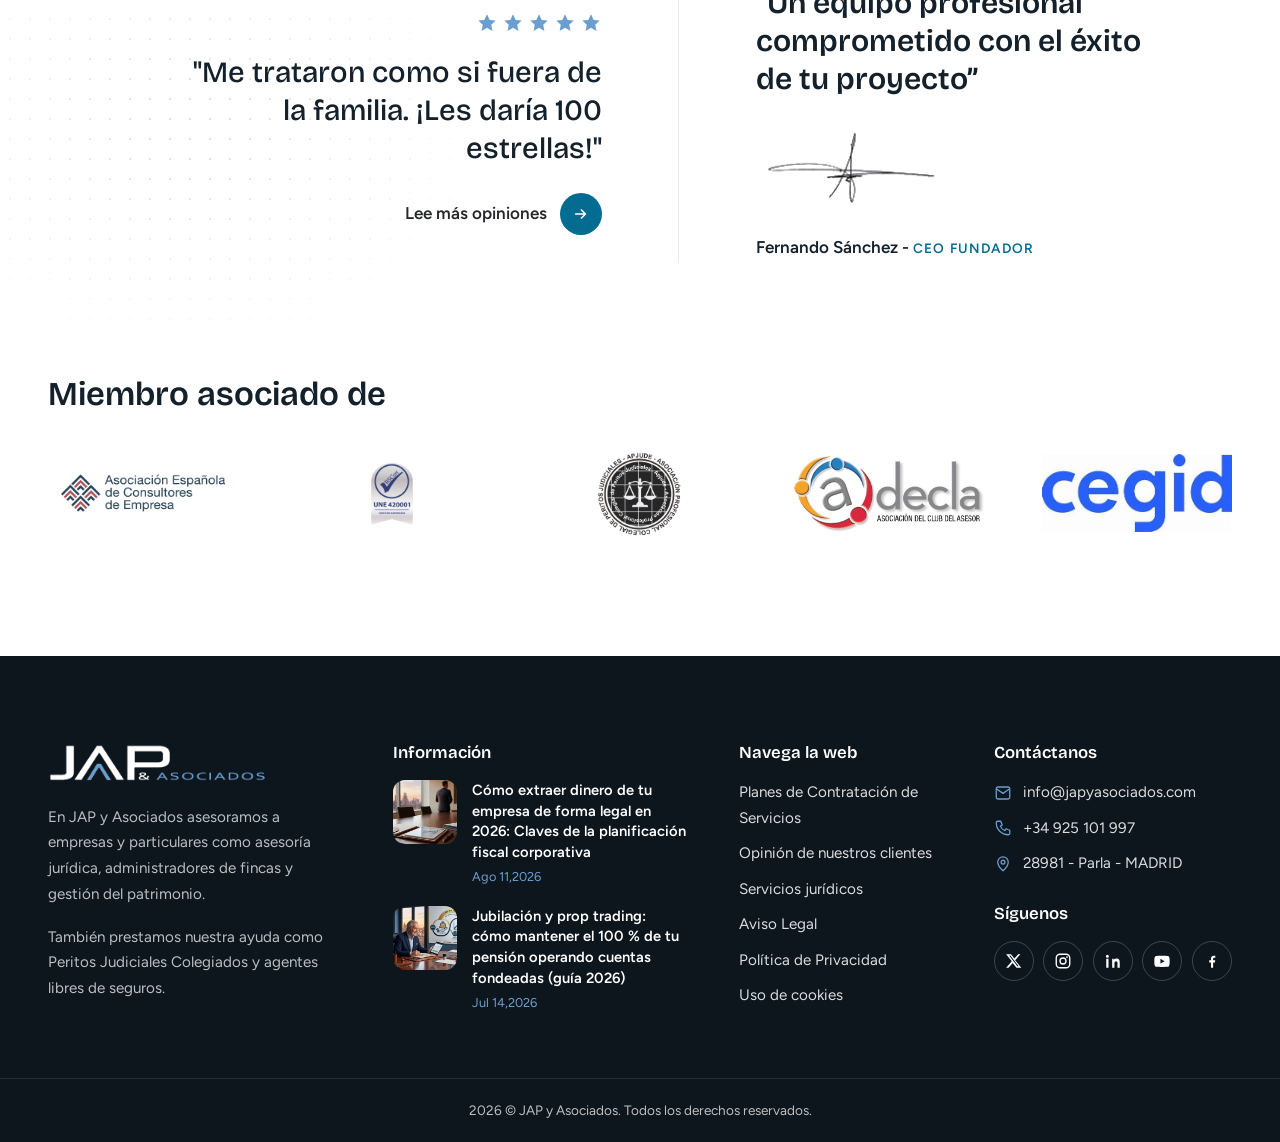
==== commit ea4425ca: "design: remaquetar la home con el copy y la estructura literales del cliente Sustituye la v1 (simula" ====
--- a/index.html
+++ b/index.html
@@ -4,466 +4,417 @@
 <meta charset="UTF-8">
 <script>document.documentElement.classList.add('js')</script>
 <meta name="viewport" content="width=device-width, initial-scale=1">
-<title>Asesoría fiscal para traders y empresas en Madrid | JAP &amp; Asociados</title>
-<meta name="description" content="Asesoría certificada UNE 420001 en Parla, Madrid. Especialistas en fiscalidad del trading, cuentas fondeadas y cripto. Fiscal, laboral, contable, fincas y peritaje. Diagnóstico gratuito de 30 minutos.">
-<meta name="theme-color" content="#33356B">
-<link rel="canonical" href="https://japyasociados.com/">
-<meta property="og:type" content="website">
-<meta property="og:locale" content="es_ES">
-<meta property="og:title" content="Asesoría fiscal para traders y empresas en Madrid | JAP &amp; Asociados">
-<meta property="og:description" content="Calcula lo que pagas por tu operativa antes de preguntar. Asesoría certificada UNE 420001:2024.">
-<meta property="og:url" content="https://japyasociados.com/">
-<meta name="twitter:card" content="summary_large_image">
-<link rel="preload" href="assets/fonts/instrument-sans.woff2" as="font" type="font/woff2" crossorigin>
-<link rel="preload" href="assets/fonts/public-sans.woff2" as="font" type="font/woff2" crossorigin>
-<link rel="stylesheet" href="assets/css/global.css">
-<link rel="stylesheet" href="assets/css/home.css">
-<link rel="icon" href="data:image/svg+xml,<svg xmlns='http://www.w3.org/2000/svg' viewBox='0 0 32 32'><rect width='32' height='32' fill='%2333356B'/><rect x='5' y='13' width='13' height='6' fill='%232F6B4F'/><rect x='18' y='13' width='9' height='6' fill='%23A8352B'/></svg>">
+<title>JAP y Asociados</title>
+<meta name="description" content="Asesoría multidisciplinar, tanto jurídica como empresarialmente. Administradores de Fincas, Peritos Judiciales, Seguros Generales, Inversiones.">
+<meta name="theme-color" content="#14212B">
+<link rel="icon" href="assets/img/favicon.png" type="image/png">
+<link rel="apple-touch-icon" href="assets/img/favicon.png">
+<link rel="preload" href="assets/fonts/bricolage-grotesque.woff2" as="font" type="font/woff2" crossorigin>
+<link rel="preload" href="assets/fonts/figtree.woff2" as="font" type="font/woff2" crossorigin>
+<link rel="stylesheet" href="assets/css/styles.css">
 </head>
 <body>
 <a class="salta" href="#principal">Saltar al contenido</a>
 
-<header class="cab">
+<header class="cab" id="cabecera">
   <div class="env cab__fila">
-    <a class="cab__marca" href="#principal">JAP <span>&amp; Asociados</span></a>
-    <nav class="cab__nav" aria-label="Principal">
-      <a class="cab__link" href="#servicios">Servicios</a>
-      <a class="cab__link" href="#traders">Traders</a>
-      <a class="cab__link" href="#herramientas">Herramientas</a>
-      <a class="cab__link" href="#equipo">Equipo</a>
-      <a class="cab__link" href="#contacto">Contacto</a>
+    <a class="cab__logo" href="https://japyasociados.com/" aria-label="JAP y Asociados, inicio">
+      <img src="assets/img/logo-jap.webp" width="67" height="40" alt="JAP y Asociados - Asesoría multidisciplinar">
+    </a>
+
+    <nav class="nav" id="nav" aria-label="Principal">
+      <ul class="nav__lista">
+        <li class="nav__item nav__item--sub">
+          <button class="nav__link" type="button" aria-expanded="false" aria-controls="sub-jap">Qué es JAP<svg class="nav__chev" width="12" height="12" viewBox="0 0 12 12" aria-hidden="true"><path d="M2 4.5 6 8.5l4-4" fill="none" stroke="currentColor" stroke-width="1.6" stroke-linecap="round"/></svg></button>
+          <ul class="sub" id="sub-jap">
+            <li><a href="https://japyasociados.com/jap-y-asociados/">JAP y Asociados</a></li>
+            <li><a href="https://japyasociados.com/equipo-profesional/">El equipo</a></li>
+            <li><a href="https://japyasociados.com/clientes/">Los clientes</a></li>
+            <li><a href="https://japyasociados.com/obtenemos-la-certificacion-une-4200012024/">Certificación UNE 420001:2024</a></li>
+            <li><a href="https://japyasociados.com/objetivos-y-metas-de-jap-y-asociados/">Decálogo de calidad</a></li>
+            <li><a href="https://japyasociados.com/canal-denuncias/">Canal de Denuncias</a></li>
+          </ul>
+        </li>
+        <li class="nav__item nav__item--sub">
+          <button class="nav__link" type="button" aria-expanded="false" aria-controls="sub-servicios">Servicios<svg class="nav__chev" width="12" height="12" viewBox="0 0 12 12" aria-hidden="true"><path d="M2 4.5 6 8.5l4-4" fill="none" stroke="currentColor" stroke-width="1.6" stroke-linecap="round"/></svg></button>
+          <ul class="sub sub--ancho" id="sub-servicios">
+            <li><a href="https://japyasociados.com/all-services/fiscalidad-para-traders/">Fiscalidad para traders</a></li>
+            <li><a href="https://japyasociados.com/all-services/asesoria-juridica/">Asesoría Jurídica</a></li>
+            <li><a href="https://japyasociados.com/all-services/tarifas-servicios-juridicos/">Tarifas de servicios Jurídicos</a></li>
+            <li><a href="https://japyasociados.com/calculadoras/">Calculadoras</a></li>
+            <li><a href="https://japyasociados.com/?page_id=4551">Modelos Documentos GRATUITOS</a></li>
+            <li><a href="https://japyasociados.com/diccionario-juridico/">DICCIONARIO JURÍDICO</a></li>
+            <li><a href="https://japyasociados.com/all-services/administracion-de-fincas/">Administración de Fincas</a></li>
+            <li><a href="https://japyasociados.com/all-services/gestion-de-patrimonio/">Gestión de Patrimonio</a></li>
+            <li><a href="https://japyasociados.com/all-services/peritos-judiciales/">Peritos Judiciales</a></li>
+            <li><a href="https://japyasociados.com/all-services/seguros-generales/">Seguros Generales</a></li>
+            <li><a href="https://japyasociados.com/all-services/asesoria-de-empresas/">Asesoría de empresas y autónomos</a></li>
+            <li><a href="https://japyasociados.com/detectives-privados-madrid-toledo/">Detectives Privados</a></li>
+          </ul>
+        </li>
+        <li class="nav__item"><a class="nav__link" href="https://japyasociados.com/compatiblesi/que-es-y-como-usar-compatiblesi/">CompatibleSí</a></li>
+        <li class="nav__item nav__item--sub">
+          <a class="nav__link" href="https://japyasociados.com/novedades/">Novedades</a><button class="nav__toggle" type="button" aria-expanded="false" aria-controls="sub-novedades" aria-label="Abrir submenú de Novedades"><svg class="nav__chev" width="12" height="12" viewBox="0 0 12 12" aria-hidden="true"><path d="M2 4.5 6 8.5l4-4" fill="none" stroke="currentColor" stroke-width="1.6" stroke-linecap="round"/></svg></button>
+          <ul class="sub" id="sub-novedades">
+            <li><a href="https://japyasociados.com/calidad-y-compromiso/">Calidad y compromiso</a></li>
+            <li><a href="https://japyasociados.com/administracion-fincas/">Administración de Fincas</a></li>
+            <li><a href="https://japyasociados.com/negocios/">Negocios</a></li>
+            <li><a href="https://japyasociados.com/consultoria/">Consultoría</a></li>
+            <li><a href="https://japyasociados.com/juridicas/">Jurídicas</a></li>
+            <li><a href="https://japyasociados.com/seguros/">Seguros</a></li>
+            <li><a href="https://japyasociados.com/finanzas-economia/">Finanzas</a></li>
+            <li><a href="https://japyasociados.com/preguntas-respuestas/">Preguntas y respuestas</a></li>
+            <li><a href="https://japyasociados.com/familias-numerosas/">ATFAN y JAP &amp; ASOCIADOS firman un acuerdo de colaboración</a></li>
+          </ul>
+        </li>
+        <li class="nav__item"><a class="nav__link" href="https://japyasociados.com/planes-de-contratacion-servicios/">Planes</a></li>
+        <li class="nav__item nav__item--sub">
+          <a class="nav__link" href="https://japyasociados.com/calculadoras/">Calculadoras</a><button class="nav__toggle" type="button" aria-expanded="false" aria-controls="sub-calculadoras" aria-label="Abrir submenú de Calculadoras"><svg class="nav__chev" width="12" height="12" viewBox="0 0 12 12" aria-hidden="true"><path d="M2 4.5 6 8.5l4-4" fill="none" stroke="currentColor" stroke-width="1.6" stroke-linecap="round"/></svg></button>
+          <ul class="sub" id="sub-calculadoras">
+            <li><a href="https://japyasociados.com/simulador-de-trading-con-impacto-fiscal/">Simulador de Trading con Impacto Fiscal</a></li>
+            <li><a href="https://japyasociados.com/calculadoras/calculo-de-intereses/">Cálculo de Intereses</a></li>
+            <li><a href="https://japyasociados.com/calculadoras/calculadora-plusvalias/">Cálculo de Plusvalías</a></li>
+            <li><a href="https://japyasociados.com/calculadoras/calculo-pension-alimenticia/">Cálculo Pensión Alimenticia</a></li>
+            <li><a href="https://japyasociados.com/calculadoras/deuda-publica-de-espana/">Deuda Pública de España</a></li>
+          </ul>
+        </li>
+        <li class="nav__item nav__item--sub">
+          <a class="nav__link" href="https://japyasociados.com/mi-cuenta/">Cuenta</a><button class="nav__toggle" type="button" aria-expanded="false" aria-controls="sub-cuenta" aria-label="Abrir submenú de Cuenta"><svg class="nav__chev" width="12" height="12" viewBox="0 0 12 12" aria-hidden="true"><path d="M2 4.5 6 8.5l4-4" fill="none" stroke="currentColor" stroke-width="1.6" stroke-linecap="round"/></svg></button>
+          <ul class="sub" id="sub-cuenta">
+            <li><a href="https://japyasociados.com/mi-cuenta/descargas/">Descargas</a></li>
+          </ul>
+        </li>
+        <li class="nav__item nav__item--movil"><a class="btn btn--primario" href="https://japyasociados.com/contacto/">Contáctanos</a></li>
+      </ul>
     </nav>
-    <div class="cab__der">
-      <a class="cab__tel" href="tel:+34925101997">925 101 997</a>
-    </div>
+
+    <a class="btn btn--primario cab__cta" href="https://japyasociados.com/contacto/">Contáctanos</a>
+    <button class="cab__burger" type="button" aria-expanded="false" aria-controls="nav" aria-label="Abrir menú">
+      <span></span><span></span><span></span>
+    </button>
   </div>
 </header>
 
+<div class="ticker" role="region" aria-label="Aviso destacado">
+  <div class="ticker__pista">
+    <p class="ticker__item">JAP &amp; ASOCIADOS, nº1 en fiscalidad para traders en España<span class="ticker__sep" aria-hidden="true">—</span><a href="https://japyasociados.com/jap-asociados-no1-en-fiscalidad-para-traders-en-espana/">Más info</a></p>
+    <p class="ticker__item" aria-hidden="true">JAP &amp; ASOCIADOS, nº1 en fiscalidad para traders en España<span class="ticker__sep">—</span><a href="https://japyasociados.com/jap-asociados-no1-en-fiscalidad-para-traders-en-espana/" tabindex="-1">Más info</a></p>
+    <p class="ticker__item" aria-hidden="true">JAP &amp; ASOCIADOS, nº1 en fiscalidad para traders en España<span class="ticker__sep">—</span><a href="https://japyasociados.com/jap-asociados-no1-en-fiscalidad-para-traders-en-espana/" tabindex="-1">Más info</a></p>
+    <p class="ticker__item" aria-hidden="true">JAP &amp; ASOCIADOS, nº1 en fiscalidad para traders en España<span class="ticker__sep">—</span><a href="https://japyasociados.com/jap-asociados-no1-en-fiscalidad-para-traders-en-espana/" tabindex="-1">Más info</a></p>
+  </div>
+</div>
+
 <main id="principal">
 
-<!-- ============ HERO: EL SIMULADOR ============ -->
-<section class="hero sobre-indigo" aria-labelledby="t-hero">
+<!-- ================= HERO ================= -->
+<section class="hero" aria-labelledby="t-hero">
   <div class="env hero__rejilla">
-    <div>
-      <h1 class="hero__titulo" id="t-hero">Tu operativa, en regla y defendible.</h1>
-      <p class="hero__sub">Especialistas en fiscalidad del trading. Asesoría multidisciplinar certificada UNE 420001. Hacemos lo difícil e intentamos lo imposible.</p>
+    <div class="hero__texto">
+      <p class="eyebrow hero__eyebrow">En situaciones críticas te ofrecemos</p>
+      <h1 class="hero__titulo" id="t-hero">
+        <span class="w" style="--i:0"><span>Soluciones</span></span>
+        <span class="w" style="--i:1"><span>innovadoras</span></span>
+        <span class="w" style="--i:2"><span>para</span></span>
+        <span class="w" style="--i:3"><span>desafíos</span></span>
+        <span class="w" style="--i:4"><span>legales</span></span>
+        <span class="w" style="--i:5"><span>y</span></span>
+        <span class="w" style="--i:6"><span>empresariales</span></span>
+      </h1>
+      <p class="hero__sub">Nuestro equipo te ofrece su experiencia y preparación para ayudarte en el día a día de tu casa y tu negocio</p>
       <div class="hero__acciones">
-        <a class="btn" href="#contacto">1ª consulta gratis</a>
-        <a class="btn btn--linea" href="#traders">Ver planes</a>
-      </div>
-      <div class="hero__credenciales">
-        <span class="sello-une">
-          <span class="sello-une__marca" aria-hidden="true">UNE</span>
-          <span class="sello-une__txt"><b>UNE 420001:2024</b><span>Cert. 100736 · vigente hasta 27-11-2026</span></span>
-        </span>
-        <span class="hero__estrellas"><b>★ 4,8</b> · 30 opiniones</span>
-      </div>
-    </div>
-
-    <div class="sim" id="simulador">
-      <div class="sim__cabeza">
-        <h2 class="sim__titulo">¿Cuánto pagas por lo que ganas operando?</h2>
-        <span class="sim__nota">Cálculo orientativo</span>
-      </div>
-
-      <div class="sim__campo">
-        <label for="beneficio">Beneficio anual de tu operativa</label>
-        <div class="sim__entrada">
-          <input id="beneficio" type="text" inputmode="numeric" value="40.000" autocomplete="off"
-            aria-describedby="sim-aviso">
-          <span aria-hidden="true">€</span>
-        </div>
-        <input class="sim__rango" id="beneficio-rango" type="range" min="5000" max="300000" step="5000" value="40000"
-          aria-label="Beneficio anual, control deslizante">
-      </div>
-
-      <div class="sim__salida">
-        <div class="sim__caso">
-          <div class="sim__caso-cabeza">
-            <span class="sim__caso-nombre">Como persona física</span>
-            <span class="sim__caso-neto dato" id="pf-neto">—</span>
-          </div>
-          <div class="tramo tramo--alto" role="img" aria-labelledby="pf-detalle">
-            <span class="tramo__parte tramo__parte--queda" id="pf-barra-queda"></span>
-            <span class="tramo__parte tramo__parte--paga" id="pf-barra-paga"></span>
-          </div>
-          <p class="sim__caso-detalle" id="pf-detalle">Base del ahorro · pagas <b id="pf-paga">—</b> (<span id="pf-tipo">—</span> efectivo)</p>
-        </div>
-
-        <div class="sim__caso">
-          <div class="sim__caso-cabeza">
-            <span class="sim__caso-nombre">A través de sociedad</span>
-            <span class="sim__caso-neto dato" id="sl-neto">—</span>
-          </div>
-          <div class="tramo tramo--alto" role="img" aria-labelledby="sl-detalle">
-            <span class="tramo__parte tramo__parte--queda" id="sl-barra-queda"></span>
-            <span class="tramo__parte tramo__parte--paga" id="sl-barra-paga"></span>
-          </div>
-          <p class="sim__caso-detalle" id="sl-detalle">Impuesto de Sociedades al 23% · pagas <b id="sl-paga">—</b></p>
-        </div>
-
-        <ul class="leyenda">
-          <li><i class="queda"></i> Lo que te queda</li>
-          <li><i class="paga"></i> Lo que pagas</li>
+        <a class="btn btn--primario btn--grande" href="https://japyasociados.com/contacto/">1ª consulta gratis<svg class="btn__flecha" width="18" height="18" viewBox="0 0 18 18" aria-hidden="true"><path d="M3 9h11M9.5 4.5 14 9l-4.5 4.5" fill="none" stroke="currentColor" stroke-width="1.8" stroke-linecap="round" stroke-linejoin="round"/></svg></a>
+      </div>
+    </div>
+
+    <div class="hero__visual">
+      <div class="mono" aria-hidden="true">
+        <img class="mono__pieza mono__pieza--j" src="assets/img/monograma.webp" width="512" height="512" alt="" decoding="async">
+        <img class="mono__pieza mono__pieza--a" src="assets/img/monograma.webp" width="512" height="512" alt="" decoding="async">
+        <img class="mono__pieza mono__pieza--p" src="assets/img/monograma.webp" width="512" height="512" alt="" decoding="async">
+      </div>
+      <figure class="foto foto--2"><div class="foto__marco"><img src="assets/img/hero-2.webp" width="247" height="165" alt="JAP y Asociados - Asesoría multidisciplinar" decoding="async"></div></figure>
+      <figure class="foto foto--1"><div class="foto__marco"><img src="assets/img/hero-1.webp" width="400" height="267" alt="JAP y Asociados - Asesoría multidisciplinar" fetchpriority="high"></div></figure>
+      <figure class="foto foto--3"><div class="foto__marco"><img src="assets/img/hero-3.webp" width="301" height="200" alt="Asesoramiento en transformación digital para empresas - JAP y Asociados" decoding="async"></div></figure>
+    </div>
+  </div>
+</section>
+
+<!-- ================= EXCELENCIA CERTIFICADA ================= -->
+<section class="seccion excelencia" aria-labelledby="t-exc">
+  <div class="env excelencia__rejilla">
+    <div class="sello" data-anim="escala">
+      <span class="sello__anillo sello__anillo--fino" aria-hidden="true"></span>
+      <span class="sello__anillo sello__anillo--gira" aria-hidden="true"></span>
+      <img class="sello__img" src="assets/img/une-insignia.webp" width="512" height="512" alt="INSIGNIA UNE 420001-1" loading="lazy" decoding="async">
+    </div>
+    <div class="excelencia__texto">
+      <h2 id="t-exc" data-anim="sube">Excelencia Certificada:<br>Su tranquilidad es nuestro estándar.</h2>
+      <p data-anim="sube" style="--i:1">En JAP y Asociados, su confianza es nuestro activo más valioso. Por ello, nos enorgullece contar con la <strong>certificación UNE 420001</strong>, el <strong>estándar de calidad más exigente y específico</strong> para el sector de las asesorías en España.</p>
+      <p data-anim="sube" style="--i:2">¿Qué significa esto para usted? Este sello <strong>avala que nuestro despacho no solo cumple con la ley, sino que opera bajo procesos auditados de máxima transparencia, seguridad en la gestión de datos y rigor técnico</strong>. Mientras otras asesorías simplemente gestionan, en JAP y Asociados garantizamos un servicio excelente, minimizando riesgos y asegurando que su negocio esté siempre en las mejores manos.</p>
+      <p class="excelencia__cierre" data-anim="sube" style="--i:3">Elegirnos es elegir seguridad. Es elegir <strong>JAP y Asociados</strong>.</p>
+    </div>
+  </div>
+</section>
+
+<!-- ================= DEPARTAMENTOS PROFESIONALES ================= -->
+<section class="seccion deptos" id="departamentos" aria-labelledby="t-dep">
+  <div class="env">
+    <h2 class="titulo-centrado" id="t-dep" data-anim="sube">Departamentos profesionales</h2>
+
+    <div class="deptos__rejilla">
+      <article class="depto" data-anim="sube" style="--i:0">
+        <span class="depto__icono" aria-hidden="true"><svg viewBox="0 0 24 24"><path d="M3 21h18M5 21V10M9.5 21V10M14.5 21V10M19 21V10M2.5 10 12 4l9.5 6h-19z"/></svg></span>
+        <h3 class="depto__titulo"><a href="https://japyasociados.com/all-services/asesoria-juridica/">Asesores Jurídicos</a></h3>
+        <p>Abogados experimentados están a tu disposición para ayudarte en tu caso. Para más información pulsa en el título.</p>
+      </article>
+
+      <article class="depto" data-anim="sube" style="--i:1">
+        <span class="depto__icono" aria-hidden="true"><svg viewBox="0 0 24 24"><circle cx="12" cy="12" r="9"/><path d="M12 3v9h9M12 12l-6.4 6.4"/></svg></span>
+        <h3 class="depto__titulo"><a href="https://japyasociados.com/all-services/asesoria-de-empresas/">Asesores Empresariales</a></h3>
+        <p>Fiscal, Laboral, Contable y Financiero. Estrategias empresariales. Para más información pulsa en el título.</p>
+      </article>
+
+      <div class="depto depto--cta" data-anim="sube" style="--i:2">
+        <img class="depto--cta__marca" src="assets/img/monograma.webp" alt="" aria-hidden="true" loading="lazy" decoding="async">
+        <a class="btn btn--claro" href="https://japyasociados.com/contacto/">Contacto<svg class="btn__flecha" width="18" height="18" viewBox="0 0 18 18" aria-hidden="true"><path d="M3 9h11M9.5 4.5 14 9l-4.5 4.5" fill="none" stroke="currentColor" stroke-width="1.8" stroke-linecap="round" stroke-linejoin="round"/></svg></a>
+      </div>
+
+      <article class="depto" data-anim="sube" style="--i:0">
+        <span class="depto__icono" aria-hidden="true"><svg viewBox="0 0 24 24"><path d="M3 17l6-6 4 4 8-8M14 7h7v7"/></svg></span>
+        <h3 class="depto__titulo"><a href="https://japyasociados.com/all-services/gestion-de-patrimonio/">Gestión de Patrimonio</a></h3>
+        <p>Gestionamos con rigor tu patrimonio financiero e inmobiliario. Para más información pulsa en el título.</p>
+      </article>
+
+      <article class="depto" data-anim="sube" style="--i:1">
+        <span class="depto__icono" aria-hidden="true"><svg viewBox="0 0 24 24"><circle cx="12" cy="5" r="2.5"/><circle cx="5" cy="19" r="2.5"/><circle cx="19" cy="19" r="2.5"/><path d="M12 7.5v4M12 11.5l-5.2 5.2M12 11.5l5.2 5.2"/></svg></span>
+        <h3 class="depto__titulo"><span>Marketing Digital</span></h3>
+        <p>Nos encargamos de potenciar tu negocio en el mundo digital. Incrementando tu flujo de clientes. Para más información pulsa en el título.</p>
+      </article>
+
+      <article class="depto" data-anim="sube" style="--i:2">
+        <span class="depto__icono" aria-hidden="true"><svg viewBox="0 0 24 24"><path d="M12 3v18M6 21h12M12 6 5 8M12 6l7 2M3 14l2-6 2 6a2 2 0 0 1-4 0zM17 14l2-6 2 6a2 2 0 0 1-4 0z"/></svg></span>
+        <h3 class="depto__titulo"><a href="https://japyasociados.com/all-services/peritos-judiciales/">Peritos Judiciales</a></h3>
+        <p>Expertos en realizar informes y dictámenes periciales complejos en cualquier especialidad, con máximo rigor técnico legal. Para más información pulsa en el título.</p>
+      </article>
+
+      <article class="depto" data-anim="sube" style="--i:0">
+        <span class="depto__icono" aria-hidden="true"><svg viewBox="0 0 24 24"><rect x="4" y="3" width="16" height="18" rx="1.5"/><path d="M9 7h2M13 7h2M9 11h2M13 11h2M9 15h2M13 15h2M10 21v-3h4v3"/></svg></span>
+        <h3 class="depto__titulo"><a href="https://japyasociados.com/all-services/administracion-de-fincas/">Administradores de Fincas</a></h3>
+        <p>Profesionales independientes gestionan comunidades, instalaciones deportivas, etc. Para más información pulsa en el título.</p>
+      </article>
+
+      <article class="depto" data-anim="sube" style="--i:1">
+        <span class="depto__icono" aria-hidden="true"><svg viewBox="0 0 24 24"><path d="M12 3l8 3v6c0 5-3.5 8-8 9-4.5-1-8-4-8-9V6l8-3z"/><path d="M9 12l2 2 4-4"/></svg></span>
+        <h3 class="depto__titulo"><a href="https://japyasociados.com/all-services/seguros/">Seguros y Ahorros</a></h3>
+        <p>Agentes de seguros exclusivos. Velamos por que disfrutéis de las mejores coberturas. Para más información pulsa en el título.</p>
+      </article>
+
+      <article class="depto" data-anim="sube" style="--i:2">
+        <span class="depto__icono" aria-hidden="true"><svg viewBox="0 0 24 24"><path d="M12 20.5s-7.5-4.6-7.5-10.3A4.2 4.2 0 0 1 12 7.6a4.2 4.2 0 0 1 7.5 2.6c0 5.7-7.5 10.3-7.5 10.3z"/></svg></span>
+        <h3 class="depto__titulo"><a href="https://japyasociados.com/obras-sociales-y-donaciones/">Obras Sociales y Donaciones</a></h3>
+        <p>JAP &amp; ASOCIADOS dona parte de sus beneficios. Para más información pulsa en el título.</p>
+      </article>
+    </div>
+  </div>
+</section>
+
+<!-- ================= COMPROMISO ================= -->
+<section class="seccion compromiso" aria-labelledby="t-comp">
+  <div class="env compromiso__rejilla">
+    <figure class="compromiso__foto foto-marca" data-anim="escala">
+      <img src="assets/img/compromiso.webp" width="600" height="750" alt="Equipo de JAP y Asociados" loading="lazy" decoding="async">
+    </figure>
+    <div class="compromiso__texto">
+      <p class="eyebrow" data-anim="sube">Compromiso total con todos nuestros clientes</p>
+      <h2 id="t-comp" data-anim="sube" style="--i:1">Con la satisfacción de un trabajo bien hecho</h2>
+      <p data-anim="sube" style="--i:2">Ponemos todos los recursos disponibles para hacer nuestra labor con un nivel de exigencia máximo, para que todos nuestros clientes estén satisfechos de haber contratado a los profesionales que necesitaba para su caso.</p>
+      <ul class="lista-chevron" data-anim="sube" style="--i:3">
+        <li><strong>GARANTÍA 21 DÍAS</strong>, si no cumplimos te compensamos.</li>
+        <li><strong>HACEMOS LO DIFÍCIL,</strong> otros profesionales nos consultan sus casos</li>
+        <li><strong>LO IMPOSIBLE,</strong> lo intentamos. Nunca nos rendimos y eso gusta.</li>
+      </ul>
+      <div class="cifras" data-anim="sube" style="--i:4">
+        <div class="cifra"><span class="cifra__num">5</span><span class="cifra__txt">Sedes en Madrid, Toledo y Barcelona.</span></div>
+        <div class="cifra"><span class="cifra__num">563</span><span class="cifra__txt">Proyectos Completados 2024</span></div>
+      </div>
+      <div class="firma" data-anim="sube" style="--i:5">
+        <div class="firma__quien"><strong>Fernando Sánchez</strong><span>CEO en JAP y Asociados</span></div>
+        <img class="firma__img" src="assets/img/firma.webp" width="200" height="100" alt="Firma de Fernando Sánchez, CEO y fundador" loading="lazy" decoding="async">
+      </div>
+    </div>
+  </div>
+</section>
+
+<!-- ================= BANNER PORTADA ================= -->
+<section class="banner" aria-label="JAP y Asociados">
+  <div class="env">
+    <figure class="banner__marco" data-anim="escala">
+      <img src="assets/img/banner-portada.webp" width="740" height="863" alt="JAP y Asociados" loading="lazy" decoding="async">
+    </figure>
+  </div>
+</section>
+
+<!-- ================= ESTADÍSTICAS ================= -->
+<section class="seccion stats" aria-labelledby="t-stats">
+  <div class="env">
+    <div class="stats__tarjeta" data-anim="sube">
+      <div class="stats__texto">
+        <p class="eyebrow eyebrow--claro">Nuestras estadísticas jurídicas</p>
+        <h2 id="t-stats">Contamos con un equipo que busca el éxito.</h2>
+        <ul class="barras" data-anim="barras">
+          <li class="barra" style="--p:.95;--i:0">
+            <div class="barra__cab"><h3>Casos extrajudiciales resueltos a favor</h3><span class="barra__valor">95%</span></div>
+            <div class="barra__pista"><span class="barra__relleno"></span></div>
+          </li>
+          <li class="barra" style="--p:.91;--i:1">
+            <div class="barra__cab"><h3>Servicios contratados después de la primera consulta</h3><span class="barra__valor">91%</span></div>
+            <div class="barra__pista"><span class="barra__relleno"></span></div>
+          </li>
+          <li class="barra" style="--p:.91;--i:2">
+            <div class="barra__cab"><h3>Procesos Judiciales Ganados</h3><span class="barra__valor">91%</span></div>
+            <div class="barra__pista"><span class="barra__relleno"></span></div>
+          </li>
         </ul>
-
-        <p class="sim__ahorro" id="sim-ahorro" role="status">
-          <span>Diferencia entre las dos vías:</span> <b id="ahorro-cifra">—</b>
-        </p>
-      </div>
-
-      <div class="sim__pie">
-        <a class="btn" href="#contacto">Diagnóstico gratuito de 30 min</a>
-      </div>
-      <p class="sim__aviso" id="sim-aviso">
-        Simplificado: no contempla gastos deducibles, pérdidas compensables ni el coste de sacar el dinero de la sociedad. <strong>Por eso existe el diagnóstico.</strong>
-      </p>
-    </div>
-  </div>
-</section>
-
-<!-- ============ TRIAJE + SERVICIOS ============ -->
-<section class="seccion" id="servicios" aria-labelledby="t-serv">
+        <a class="btn btn--claro" href="https://japyasociados.com/contacto/">Contacto<svg class="btn__flecha" width="18" height="18" viewBox="0 0 18 18" aria-hidden="true"><path d="M3 9h11M9.5 4.5 14 9l-4.5 4.5" fill="none" stroke="currentColor" stroke-width="1.8" stroke-linecap="round" stroke-linejoin="round"/></svg></a>
+      </div>
+      <div class="stats__imagen" role="img" aria-label="Reunión de trabajo en JAP y Asociados"></div>
+    </div>
+  </div>
+</section>
+
+<!-- ================= OBJETIVOS ================= -->
+<section class="seccion objetivos" aria-labelledby="t-obj">
   <div class="env">
-    <div class="cabecera-seccion entra"><h2 id="t-serv">¿Qué eres?</h2><p class="lead">Ocho servicios para cinco públicos distintos. Dinos cuál eres y te enseñamos solo lo tuyo.</p></div>
-
-    <div class="triaje entra" data-r="2" role="group" aria-label="Filtrar servicios por perfil">
-      <button class="chip" type="button" aria-pressed="true" data-perfil="todo">Todos</button>
-      <button class="chip" type="button" aria-pressed="false" data-perfil="trader">Trader</button>
-      <button class="chip" type="button" aria-pressed="false" data-perfil="autonomo">Autónomo</button>
-      <button class="chip" type="button" aria-pressed="false" data-perfil="pyme">PYME</button>
-      <button class="chip" type="button" aria-pressed="false" data-perfil="comunidad">Comunidad de propietarios</button>
-      <button class="chip" type="button" aria-pressed="false" data-perfil="funcionario">Funcionario</button>
-    </div>
-
-    <div class="serv" id="lista-servicios">
-      <a class="serv__fila entra" href="#traders" data-perfil="trader autonomo pyme">
-        <span class="serv__nombre">Fiscalidad para traders <span class="flecha" aria-hidden="true">→</span></span>
-        <span class="serv__disc">Cuentas fondeadas · derivados y CFDs · cripto · modelo 721</span>
-        <span class="serv__precio">desde 190 €</span>
-        <span class="serv__barra"><span class="tramo tramo--fino"><span class="tramo__parte tramo__parte--indigo" style="flex:0 0 34%"></span></span></span>
-      </a>
-      <a class="serv__fila entra" href="#contacto" data-perfil="autonomo pyme">
-        <span class="serv__nombre">Asesoría de empresas y autónomos <span class="flecha" aria-hidden="true">→</span></span>
-        <span class="serv__disc">Fiscal · laboral · contable · financiero. Estrategias empresariales</span>
-        <span class="serv__precio">desde 30 €<small>/mes</small></span>
-        <span class="serv__barra"><span class="tramo tramo--fino"><span class="tramo__parte tramo__parte--indigo" style="flex:0 0 8%"></span></span></span>
-      </a>
-      <a class="serv__fila entra" href="#contacto" data-perfil="trader autonomo pyme comunidad funcionario">
-        <span class="serv__nombre">Asesoría jurídica <span class="flecha" aria-hidden="true">→</span></span>
-        <span class="serv__disc">Civil · penal · laboral · mercantil · contencioso · segunda oportunidad</span>
-        <span class="serv__precio">ver tarifas</span>
-        <span class="serv__barra"><span class="tramo tramo--fino"><span class="tramo__parte tramo__parte--indigo" style="flex:0 0 55%"></span></span></span>
-      </a>
-      <a class="serv__fila entra" href="#contacto" data-perfil="comunidad">
-        <span class="serv__nombre">Administración de fincas <span class="flecha" aria-hidden="true">→</span></span>
-        <span class="serv__disc">Gestión eficaz y tecnológicamente avanzada. Atención 24/7</span>
-        <span class="serv__precio">desde 50 €<small>/mes</small></span>
-        <span class="serv__barra"><span class="tramo tramo--fino"><span class="tramo__parte tramo__parte--indigo" style="flex:0 0 12%"></span></span></span>
-      </a>
-      <a class="serv__fila entra" href="#contacto" data-perfil="autonomo pyme">
-        <span class="serv__nombre">Gestión de patrimonio <span class="flecha" aria-hidden="true">→</span></span>
-        <span class="serv__disc">Patrimonio financiero e inmobiliario, gestionado con rigor</span>
-        <span class="serv__precio">a medida</span>
-        <span class="serv__barra"><span class="tramo tramo--fino"><span class="tramo__parte tramo__parte--indigo" style="flex:0 0 48%"></span></span></span>
-      </a>
-      <a class="serv__fila entra" href="#contacto" data-perfil="pyme comunidad">
-        <span class="serv__nombre">Peritos judiciales <span class="flecha" aria-hidden="true">→</span></span>
-        <span class="serv__disc">Independencia · rigor · profesionalidad · tecnología · conocimiento</span>
-        <span class="serv__precio">a medida</span>
-        <span class="serv__barra"><span class="tramo tramo--fino"><span class="tramo__parte tramo__parte--indigo" style="flex:0 0 42%"></span></span></span>
-      </a>
-      <a class="serv__fila entra" href="#contacto" data-perfil="autonomo pyme comunidad">
-        <span class="serv__nombre">Seguros generales <span class="flecha" aria-hidden="true">→</span></span>
-        <span class="serv__disc">Vida · ahorro · PYMES · comercio · responsabilidad civil</span>
-        <span class="serv__precio">estudio gratuito</span>
-        <span class="serv__barra"><span class="tramo tramo--fino"><span class="tramo__parte tramo__parte--indigo" style="flex:0 0 6%"></span></span></span>
-      </a>
-      <a class="serv__fila entra" href="#contacto" data-perfil="pyme autonomo">
-        <span class="serv__nombre">Detectives privados <span class="flecha" aria-hidden="true">→</span></span>
-        <span class="serv__disc">Investigación empresarial y familiar · vigilancias · búsquedas</span>
-        <span class="serv__precio">a medida</span>
-        <span class="serv__barra"><span class="tramo tramo--fino"><span class="tramo__parte tramo__parte--indigo" style="flex:0 0 38%"></span></span></span>
-      </a>
-      <a class="serv__fila entra" href="#herramientas" data-perfil="funcionario">
-        <span class="serv__nombre">CompatibleSí <span class="flecha" aria-hidden="true">→</span></span>
-        <span class="serv__disc">Compatibilidades de funcionarios · Ley 53/1984 · informe con IA</span>
-        <span class="serv__precio">desde 49 €</span>
-        <span class="serv__barra"><span class="tramo tramo--fino"><span class="tramo__parte tramo__parte--indigo" style="flex:0 0 10%"></span></span></span>
-      </a>
-      <p class="serv__vacio" hidden id="serv-vacio">No hay servicios para ese perfil. <button class="enl" type="button" data-reset>Ver todos</button></p>
-    </div>
-    <p class="sim__aviso" style="margin-top:var(--e2)">⚠️ Falta el número de TIP del Ministerio del Interior en Detectives Privados: es obligatorio y hoy no aparece en su web.</p>
-  </div>
-</section>
-
-<!-- ============ VERTICAL TRADERS ============ -->
-<section class="seccion vert" id="traders" aria-labelledby="t-traders">
+    <div class="objetivos__cab">
+      <div>
+        <p class="eyebrow" data-anim="sube">Nuestros objetivos</p>
+        <h2 id="t-obj" data-anim="sube" style="--i:1">Ayudar a la gente a ser un poquito más felices</h2>
+      </div>
+      <figure class="objetivos__foto foto-marca" data-anim="escala">
+        <img src="assets/img/objetivos.webp" width="600" height="350" alt="Equipo de JAP y Asociados trabajando en un proyecto" loading="lazy" decoding="async">
+      </figure>
+    </div>
+    <div class="objetivos__cuerpo">
+      <div data-anim="sube">
+        <p class="objetivos__claim">Hacemos todo lo posible para implementar sus ideas en el proyecto para que sea exitoso y rentable.</p>
+        <a class="btn btn--secundario" href="https://japyasociados.com/objetivos/">Objetivos<svg class="btn__flecha" width="18" height="18" viewBox="0 0 18 18" aria-hidden="true"><path d="M3 9h11M9.5 4.5 14 9l-4.5 4.5" fill="none" stroke="currentColor" stroke-width="1.8" stroke-linecap="round" stroke-linejoin="round"/></svg></a>
+      </div>
+      <div class="objetivos__parrafos" data-anim="sube" style="--i:1">
+        <p>Gracias a nuestros modernos sistemas de trabajo, estamos consiguiendo una mayor respuesta a los problemas cotidianos de las personas, ayudándoles en su día a día a tomar decisiones lógicas, razonables y sensatas.</p>
+        <p>Estamos evitando muchos errores en las decisiones diarias, que seguro se hubieran producido sin un buen asesoramiento profesional.</p>
+      </div>
+    </div>
+  </div>
+</section>
+
+<!-- ================= 28 AÑOS ================= -->
+<section class="anos" aria-labelledby="t-anos">
+  <div class="env anos__rejilla">
+    <h2 id="t-anos" data-anim="sube">Ayudándote desde hace más de 28 Años</h2>
+    <span class="anos__num" aria-hidden="true" data-anim="desliza">28</span>
+  </div>
+</section>
+
+<!-- ================= OPINIONES + CEO ================= -->
+<section class="seccion voces" aria-label="Opiniones de clientes y mensaje del CEO">
+  <div class="env voces__rejilla">
+    <div class="opinion" data-anim="sube">
+      <div class="estrellas" role="img" aria-label="Valorado con 5 de 5">
+        <svg viewBox="0 0 24 24" aria-hidden="true"><path d="M12 2.5l2.9 6.1 6.6.8-4.9 4.6 1.3 6.6L12 17.3l-5.9 3.3 1.3-6.6L2.5 9.4l6.6-.8z"/></svg>
+        <svg viewBox="0 0 24 24" aria-hidden="true"><path d="M12 2.5l2.9 6.1 6.6.8-4.9 4.6 1.3 6.6L12 17.3l-5.9 3.3 1.3-6.6L2.5 9.4l6.6-.8z"/></svg>
+        <svg viewBox="0 0 24 24" aria-hidden="true"><path d="M12 2.5l2.9 6.1 6.6.8-4.9 4.6 1.3 6.6L12 17.3l-5.9 3.3 1.3-6.6L2.5 9.4l6.6-.8z"/></svg>
+        <svg viewBox="0 0 24 24" aria-hidden="true"><path d="M12 2.5l2.9 6.1 6.6.8-4.9 4.6 1.3 6.6L12 17.3l-5.9 3.3 1.3-6.6L2.5 9.4l6.6-.8z"/></svg>
+        <svg viewBox="0 0 24 24" aria-hidden="true"><path d="M12 2.5l2.9 6.1 6.6.8-4.9 4.6 1.3 6.6L12 17.3l-5.9 3.3 1.3-6.6L2.5 9.4l6.6-.8z"/></svg>
+        <span class="estrellas__txt">Valorado con 5 de 5</span>
+      </div>
+      <blockquote class="opinion__cita"><p>"Me trataron como si fuera de la familia. ¡Les daría 100 estrellas!"</p></blockquote>
+      <a class="enlace-circ" href="https://japyasociados.com/clientes/">Lee más opiniones<span class="enlace-circ__icono" aria-hidden="true"><svg width="16" height="16" viewBox="0 0 18 18"><path d="M3 9h11M9.5 4.5 14 9l-4.5 4.5" fill="none" stroke="currentColor" stroke-width="1.8" stroke-linecap="round" stroke-linejoin="round"/></svg></span></a>
+    </div>
+    <div class="ceo" data-anim="sube" style="--i:1">
+      <p class="ceo__cita">“Un equipo profesional comprometido con el éxito de tu proyecto”</p>
+      <img class="ceo__firma" src="assets/img/firma.webp" width="200" height="100" alt="Firma de Fernando Sánchez" loading="lazy" decoding="async">
+      <p class="ceo__nombre">Fernando Sánchez - <span>CEO Fundador</span></p>
+    </div>
+  </div>
+</section>
+
+<!-- ================= MIEMBRO ASOCIADO DE ================= -->
+<section class="seccion asociados" aria-labelledby="t-asoc">
   <div class="env">
-    <div class="cabecera-seccion entra"><h2 id="t-traders">Fiscalidad del trading, sin humo</h2><p class="lead">Declaraciones impecables, criterio técnico y estrategia. Cuentas fondeadas, derivados, CFDs y criptoactivos.</p></div>
-
-    <div class="vert__rejilla">
-      <div>
-        <h3 class="entra">Cómo trabajamos tu caso</h3>
-        <div class="pasos6 entra" data-r="1">
-          <div class="paso6"><b>01 · Diagnóstico</b><p>30 minutos para entender tu operativa y tu situación.</p></div>
-          <div class="paso6"><b>02 · Análisis</b><p>Recopilación de extractos, brokers y movimientos.</p></div>
-          <div class="paso6"><b>03 · Estrategia</b><p>Estructura óptima: autónomo, sociedad o mixto.</p></div>
-          <div class="paso6"><b>04 · Implantación</b><p>Altas, contabilidad especializada y modelos.</p></div>
-          <div class="paso6"><b>05 · Seguimiento</b><p>Cierre de ejercicio y declaraciones.</p></div>
-          <div class="paso6"><b>06 · Defensa</b><p>Si llega una inspección, la llevamos nosotros.</p></div>
-        </div>
-        <p class="entra" data-r="2" style="margin-top:var(--e3);color:var(--grafito);font-size:.9375rem">
-          <strong>Cobertura normativa:</strong> LIRPF · MiCA (Reg. UE 2023/1114) · Orden HFP/886/2023 (modelo 721) · doctrina AEAT · modelos 100, 130, 303, 720, 721 y 200.
-        </p>
-      </div>
-
-      <div>
-        <h3 class="entra">Planes</h3>
-        <div class="planes entra" data-r="1" style="margin-top:var(--e3)">
-          <div class="plan">
-            <div class="plan__cabeza"><span class="plan__nombre">Trader Esencial</span><span class="plan__precio">desde 190 €</span></div>
-            <p>Renta con operativa de contado, un solo bróker.</p>
-          </div>
-          <div class="plan">
-            <div class="plan__cabeza"><span class="plan__nombre">Derivados &amp; CFDs</span><span class="plan__precio">desde 290 €</span></div>
-            <p>Cuentas fondeadas, prop firms y apalancamiento.</p>
-          </div>
-          <div class="plan">
-            <div class="plan__cabeza"><span class="plan__nombre">Cripto Pro (MiCA)</span><span class="plan__precio">desde 320 €</span></div>
-            <p>Criptoactivos, modelo 721 y fiscalidad internacional.</p>
-          </div>
-        </div>
-        <p class="sim__aviso" style="margin-top:var(--e2)">⚠️ Hoy hay dos tarifas publicadas para el mismo servicio en dos URLs distintas (150/250/400 € y 190/290/320 €). Aquí figura la más reciente: hay que confirmar cuál es la vigente.</p>
-      </div>
-    </div>
-  </div>
-</section>
-
-<!-- ============ HERRAMIENTAS ============ -->
-<section class="seccion" id="herramientas" aria-labelledby="t-herr">
-  <div class="env">
-    <div class="cabecera-seccion entra"><h2 id="t-herr">Calcula antes de preguntar</h2><p class="lead">Seis calculadoras y un simulador fiscal de trading. Ningún competidor tiene nada parecido.</p></div>
-  </div>
-  <div class="env"><div class="herr__rejilla entra" data-r="2">
-    <div class="herr herr--destacada">
-      <h3>Simulador de trading con impacto fiscal</h3>
-      <p>Capital, número de operaciones, win rate, ganancia y pérdida media, comisión y apalancamiento. Elige régimen —IRPF ahorro, actividad económica o Sociedades— y compensa pérdidas. Te devuelve beneficio bruto, impuestos, neto y eficiencia fiscal, con informe en PDF.</p>
-      <form class="herr__captura" id="form-pdf">
-        <label class="oculto" for="email-pdf">Tu email para recibir el informe</label>
-        <input id="email-pdf" type="email" placeholder="tu@email.com" required>
-        <button class="btn" type="submit">Descargar el informe</button>
-      </form>
-      <p style="font-size:.75rem;color:var(--indigo-claro)" role="status" id="pdf-estado">Hoy el PDF se descarga sin pedir email: es el tráfico de mayor intención del sitio y se está regalando.</p>
-    </div>
-    <div class="herr"><h3>Cálculo de intereses</h3><p>Intereses de demora y legales sobre una deuda.</p></div>
-    <div class="herr"><h3>Actualización IPC</h3><p>Revaloriza rentas y alquileres con el índice oficial.</p></div>
-    <div class="herr"><h3>Indemnización por despido</h3><p>Improcedente, objetivo y por fin de contrato.</p></div>
-    <div class="herr"><h3>Pensión alimenticia</h3><p>Estimación según tablas del CGPJ.</p></div>
-    <div class="herr"><h3>Plusvalías</h3><p>Plusvalía municipal y ganancia patrimonial.</p></div>
-    <div class="herr"><h3>CompatibleSí</h3><p>Compatibilidades de funcionarios bajo la Ley 53/1984. Diagnóstico gratuito, informe desde 49 €.</p></div>
-  </div></div>
-</section>
-
-<!-- ============ CONFIANZA ============ -->
-<section class="seccion conf sobre-indigo" aria-labelledby="t-conf">
-  <div class="env">
-    <h2 class="entra" id="t-conf" style="color:var(--blanco)">Su tranquilidad es nuestro estándar</h2>
-    <div class="conf__rejilla">
-      <div>
-        <p class="entra" style="color:var(--indigo-claro)">De las primeras asesorías de España en obtener la certificación UNE 420001 de gestión de asesorías. Hoy vive en un submenú de su web.</p>
-        <p class="entra" data-r="1" style="margin-top:var(--e3)">
-          <span class="sello-une">
-            <span class="sello-une__marca" aria-hidden="true">UNE</span>
-            <span class="sello-une__txt"><b>UNE 420001:2024</b><span>Cert. 100736 · 28-11-2025 → 27-11-2026</span></span>
-          </span>
-        </p>
-        <p class="asoc entra" data-r="2">
-          <span>AECEM</span><span>APJUDE</span><span>Adecla</span><span>ATFAN</span>
-        </p>
-        <p class="entra" data-r="3" style="margin-top:var(--e3);color:var(--indigo-claro);font-size:.9375rem">
-          <strong style="color:var(--blanco)">Garantía de 21 días:</strong> si no cumplimos, te compensamos.
-        </p>
-      </div>
-      <div>
-        <h3 class="entra" style="color:var(--blanco);margin-bottom:var(--e2)">Decálogo de calidad</h3>
-        <ul class="decalogo entra" data-r="1">
-          <li>Disponibilidad</li><li>Atención sin demora</li>
-          <li>Conocimiento colectivo</li><li>Ética y confidencialidad</li>
-          <li>Comunicación y plazos</li><li>Calidad del lenguaje</li>
-          <li>Revisión por socio</li><li>Formatos UNE 197001:2011</li>
-          <li>Trazabilidad</li><li>Cierre de operación</li>
-        </ul>
-      </div>
-    </div>
-  </div>
-</section>
-
-<!-- ============ EQUIPO ============ -->
-<section class="seccion seccion--blanco" id="equipo" aria-labelledby="t-equipo">
-  <div class="env">
-    <div class="cabecera-seccion entra"><h2 id="t-equipo">Un equipo profesional comprometido con el éxito de tu proyecto</h2><p class="lead">Ayudar a la gente a ser un poquito más felices.</p></div>
-    <div class="equipo__rejilla">
-      <div class="persona entra">
-        <figure><picture>
-          <source type="image/avif" sizes="(min-width:900px) 22vw, 50vw" srcset="assets/img/retrato-fernando-sanchez-480.avif 480w, assets/img/retrato-fernando-sanchez-768.avif 768w">
-          <img src="assets/img/retrato-fernando-sanchez-480.webp" loading="lazy" decoding="async" sizes="(min-width:900px) 22vw, 50vw" srcset="assets/img/retrato-fernando-sanchez-480.webp 480w, assets/img/retrato-fernando-sanchez-768.webp 768w" width="1088" height="1360" alt="Retrato de Fernando Sánchez, CEO y fundador de JAP &amp; Asociados">
-        </picture></figure>
-        <div class="persona__pie">
-          <h3>Fernando Sánchez</h3>
-          <p class="persona__cargo">CEO y fundador · Perito judicial · Asesor empresarial y financiero · Administrador de fincas · Inspector de viviendas</p>
-          <p class="persona__col">Acreditaciones pendientes</p>
-        </div>
-      </div>
-      <div class="persona entra" data-r="1">
-        <figure><picture>
-          <source type="image/avif" sizes="(min-width:900px) 22vw, 50vw" srcset="assets/img/retrato-pilar-tallon-480.avif 480w">
-          <img src="assets/img/retrato-pilar-tallon-480.webp" loading="lazy" decoding="async" width="426" height="532" alt="Retrato de Pilar Tallón, abogada y mediadora de conflictos">
-        </picture></figure>
-        <div class="persona__pie">
-          <h3>Pilar Tallón</h3>
-          <p class="persona__cargo">Abogada · Mediadora de conflictos</p>
-          <p class="persona__col">Nº de colegiación pendiente</p>
-        </div>
-      </div>
-      <div class="persona entra" data-r="2">
-        <figure><picture>
-          <source type="image/avif" sizes="(min-width:900px) 22vw, 50vw" srcset="assets/img/retrato-marian-tallon-480.avif 480w, assets/img/retrato-marian-tallon-768.avif 768w">
-          <img src="assets/img/retrato-marian-tallon-480.webp" loading="lazy" decoding="async" sizes="(min-width:900px) 22vw, 50vw" srcset="assets/img/retrato-marian-tallon-480.webp 480w, assets/img/retrato-marian-tallon-768.webp 768w" width="870" height="1088" alt="Retrato de Marian Tallón, abogada y mediadora de conflictos">
-        </picture></figure>
-        <div class="persona__pie">
-          <h3>Marian Tallón</h3>
-          <p class="persona__cargo">Abogada · Mediadora de conflictos</p>
-          <p class="persona__col">Nº de colegiación pendiente</p>
-        </div>
-      </div>
-    </div>
-    <p class="sim__aviso" style="margin-top:var(--e3)">Los tres retratos vienen de orígenes distintos y aquí se unifican con un mismo tratamiento y recorte. El de Fernando es hoy una foto de carnet, y es el CEO: una sesión real es la inversión de mayor retorno del proyecto. <strong>Y falta el número de colegiación de cada profesional, que es la señal de confianza nº1 en un despacho.</strong></p>
-  </div>
-</section>
-
-<!-- ============ CONTACTO ============ -->
-<section class="seccion" id="contacto" aria-labelledby="t-cont">
-  <div class="env">
-    <div class="cabecera-seccion entra"><h2 id="t-cont">Diagnóstico gratuito de 30 minutos</h2><p class="lead">Cuéntanos tu caso y te decimos qué se puede hacer. Sin compromiso.</p></div>
-    <div class="cont__rejilla">
-      <form class="form entra" data-r="2" id="form-contacto" novalidate>
-        <div class="form__par">
-          <div class="form__grupo"><label for="nombre">Nombre</label><input id="nombre" name="nombre" type="text" autocomplete="name" required></div>
-          <div class="form__grupo"><label for="empresa">Empresa (opcional)</label><input id="empresa" name="empresa" type="text" autocomplete="organization"></div>
-        </div>
-        <div class="form__par">
-          <div class="form__grupo"><label for="email">Email</label><input id="email" name="email" type="email" autocomplete="email" required></div>
-          <div class="form__grupo"><label for="telefono">Teléfono</label><input id="telefono" name="telefono" type="tel" autocomplete="tel" required></div>
-        </div>
-        <div class="form__grupo">
-          <label for="departamento">Departamento</label>
-          <select id="departamento" name="departamento">
-            <option>Asesoría traders</option><option>Asesoría de empresa</option><option>Asesoría jurídica</option>
-            <option>Administración de fincas</option><option>Gestión de patrimonio</option>
-            <option>Peritaje judicial</option><option>Seguros</option><option>CompatibleSí</option>
-          </select>
-        </div>
-        <div class="form__grupo"><label for="mensaje">Cuéntanos tu caso</label><textarea id="mensaje" name="mensaje" rows="4"></textarea></div>
-        <p class="form__legal">
-          <input id="politica" type="checkbox" required>
-          <label for="politica">He leído y acepto la <a class="enl" href="#" style="display:inline">política de privacidad</a>.</label>
-        </p>
-        <p><button class="btn" type="submit">Pedir diagnóstico</button></p>
-        <p class="sim__aviso">Te respondemos en menos de 24 horas laborables.</p>
-        <p class="sim__aviso" role="status" id="cont-estado"></p>
-      </form>
-
-      <div class="datos entra" data-r="3">
-        <div class="datos__bloque"><dt>Teléfono</dt><dd><a class="enl" href="tel:+34925101997">925 101 997</a></dd></div>
-        <div class="datos__bloque"><dt>Email</dt><dd><a class="enl" href="mailto:info@japyasociados.com">info@japyasociados.com</a></dd></div>
-        <div class="datos__bloque"><dt>Despacho</dt><dd>C/ Toledo, 34 — 1ª planta<br>28981 Parla, Madrid</dd></div>
-        <div class="datos__bloque"><dt>Horario</dt><dd>Pendiente de confirmar</dd></div>
-        <div class="datos__bloque"><dt>Cita online</dt><dd><a class="enl" href="#">Reservar 30 minutos <svg width="14" height="14" viewBox="0 0 16 16" fill="none" aria-hidden="true"><path d="M2 8h11M9 4l4 4-4 4" stroke="currentColor" stroke-width="2"/></svg></a></dd></div>
-        <p class="sim__aviso">Los horarios de atención no aparecen hoy en ninguna página de su web, y no existe reserva de cita online.</p>
-      </div>
-    </div>
+    <h2 class="asociados__titulo" id="t-asoc" data-anim="sube">Miembro asociado de</h2>
+    <ul class="logos" data-anim="sube" style="--i:1">
+      <li><a href="https://japyasociados.com/all-services/asesoria-de-empresas/"><img src="assets/img/aecem.webp" width="1000" height="400" alt="AECEM - Asociación Española de Consultores de Empresa" loading="lazy" decoding="async"></a></li>
+      <li><img src="assets/img/une-insignia.webp" width="512" height="512" alt="Insignia UNE 420001" loading="lazy" decoding="async"></li>
+      <li><a href="https://japyasociados.com/all-services/peritos-judiciales/"><img src="assets/img/apjude.webp" width="491" height="509" alt="APJUDE - Asociación Profesional Colegial de Peritos Judiciales" loading="lazy" decoding="async"></a></li>
+      <li><img src="assets/img/adecla.webp" width="320" height="130" alt="Adecla - Asociación del Club del Asesor" loading="lazy" decoding="async"></li>
+      <li><img src="assets/img/cegid.webp" width="437" height="180" alt="Cegid" loading="lazy" decoding="async"></li>
+    </ul>
   </div>
 </section>
 
 </main>
 
+<!-- ================= FOOTER ================= -->
 <footer class="pie">
-  <div class="env">
-    <div class="pie__rejilla">
-      <div>
-        <p class="cab__marca" style="font-size:1.4rem">JAP <span>&amp; Asociados</span></p>
-        <p style="margin-top:var(--e2);font-size:var(--t-small)">En JAP y Asociados asesoramos a empresas y particulares como asesoría jurídica, administradores de fincas y gestión del patrimonio. También prestamos nuestra ayuda como Peritos Judiciales Colegiados y agentes libres de seguros.</p>
-        <p style="margin-top:var(--e3)">
-          <span class="sello-une">
-            <span class="sello-une__marca" aria-hidden="true">UNE</span>
-            <span class="sello-une__txt"><b>UNE 420001:2024</b><span>Cert. 100736</span></span>
-          </span>
-        </p>
-      </div>
-      <div>
-        <h3>Contacto</h3>
-        <ul class="pie__lista">
-          <li><a href="tel:+34925101997">925 101 997</a></li>
-          <li><a href="mailto:info@japyasociados.com">info@japyasociados.com</a></li>
-          <li>C/ Toledo, 34 — 1ª planta</li>
-          <li>28981 Parla, Madrid</li>
-          <li style="margin-top:8px"><a href="https://www.linkedin.com/company/jap-asociados/" rel="noopener">LinkedIn</a></li>
-          <li><a href="https://www.youtube.com/channel/UCdNGz9N6n29ipPOqXGWUQtQ/" rel="noopener">YouTube</a></li>
-        </ul>
-      </div>
-      <div>
-        <h3>Legal</h3>
-        <ul class="pie__lista">
-          <li><a href="#">Aviso legal</a></li>
-          <li><a href="#">Política de privacidad</a></li>
-          <li><a href="#">Política de cookies</a></li>
-          <li><a href="#"><strong>Términos de contratación</strong></a></li>
-          <li><a href="#">Canal de denuncias</a></li>
-        </ul>
-        <p style="margin-top:var(--e2);font-size:.75rem;color:rgba(255,255,255,.5)">Los términos de contratación no existen hoy, y se vende por WooCommerce con suscripciones de hasta 999,99 €/mes.</p>
-      </div>
-    </div>
-    <div class="pie__legal">
-      <p>2026 © JAP y Asociados Emprendedores, S.L. · CIF B22674675</p>
-      <ul><li>Hacemos lo difícil e intentamos lo imposible</li></ul>
-    </div>
+  <div class="env pie__rejilla">
+    <div class="pie__marca">
+      <a href="https://japyasociados.com" aria-label="JAP y Asociados"><img src="assets/img/logo-jap-blanco.webp" width="274" height="45" alt="JAP y Asociados Asesores" loading="lazy" decoding="async"></a>
+      <p>En JAP y Asociados asesoramos a empresas y particulares como asesoría jurídica, administradores de fincas y gestión del patrimonio.</p>
+      <p>También prestamos nuestra ayuda como Peritos Judiciales Colegiados y agentes libres de seguros.</p>
+    </div>
+
+    <div class="pie__col">
+      <h4>Información</h4>
+      <ul class="pie__posts">
+        <li>
+          <a href="https://japyasociados.com/como-extraer-dinero-de-tu-empresa-de-forma-legal-en-2026-claves-de-la-planificacion-fiscal-corporativa/">
+            <img src="assets/img/blog-1.webp" width="240" height="240" alt="" loading="lazy" decoding="async">
+            <span><span class="pie__post-titulo">Cómo extraer dinero de tu empresa de forma legal en 2026: Claves de la planificación fiscal corporativa</span><time datetime="2026-08-11">Ago 11,2026</time></span>
+          </a>
+        </li>
+        <li>
+          <a href="https://japyasociados.com/jubilacion-y-prop-trading-como-mantener-el-100-de-tu-pension-operando-cuentas-fondeadas-guia-2026/">
+            <img src="assets/img/blog-2.webp" width="240" height="240" alt="" loading="lazy" decoding="async">
+            <span><span class="pie__post-titulo">Jubilación y prop trading: cómo mantener el 100 % de tu pensión operando cuentas fondeadas (guía 2026)</span><time datetime="2026-07-14">Jul 14,2026</time></span>
+          </a>
+        </li>
+      </ul>
+    </div>
+
+    <div class="pie__col">
+      <h4>Navega la web</h4>
+      <ul class="pie__lista">
+        <li><a href="https://japyasociados.com/planes-de-contratacion-servicios/">Planes de Contratación de Servicios</a></li>
+        <li><a href="https://japyasociados.com/clientes/">Opinión de nuestros clientes</a></li>
+        <li><a href="https://japyasociados.com/service-cat/servicios-juridicos/">Servicios jurídicos</a></li>
+        <li><a href="https://japyasociados.com/aviso-legal/">Aviso Legal</a></li>
+        <li><a href="https://japyasociados.com/declaracion-de-privacidad-ue/">Política de Privacidad</a></li>
+        <li><a href="https://japyasociados.com/uso-de-cookies/">Uso de cookies</a></li>
+      </ul>
+    </div>
+
+    <div class="pie__col">
+      <h4>Contáctanos</h4>
+      <ul class="pie__lista pie__contacto">
+        <li><svg viewBox="0 0 24 24" aria-hidden="true"><path d="M3 6.5A2.5 2.5 0 0 1 5.5 4h13A2.5 2.5 0 0 1 21 6.5v11a2.5 2.5 0 0 1-2.5 2.5h-13A2.5 2.5 0 0 1 3 17.5v-11z"/><path d="m4 7 8 5.5L20 7"/></svg><a href="mailto:info@japyasociados.com">info@japyasociados.com</a></li>
+        <li><svg viewBox="0 0 24 24" aria-hidden="true"><path d="M5 3h4l2 5-2.5 1.5a11 11 0 0 0 6 6L16 13l5 2v4a2 2 0 0 1-2 2A16 16 0 0 1 3 5a2 2 0 0 1 2-2z"/></svg><a href="tel:+34925101997">+34 925 101 997</a></li>
+        <li><svg viewBox="0 0 24 24" aria-hidden="true"><path d="M12 21s-7-6.4-7-11.5a7 7 0 0 1 14 0C19 14.6 12 21 12 21z"/><circle cx="12" cy="9.5" r="2.5"/></svg><a href="https://maps.app.goo.gl/WFQQrrJqWTo1nWpE7" rel="noopener">28981 - Parla - MADRID</a></li>
+      </ul>
+      <h4>Síguenos</h4>
+      <ul class="social">
+        <li><a href="https://twitter.com/AsociadosJap" rel="noopener" aria-label="Síguenos en X (Twitter)"><svg viewBox="0 0 24 24"><path d="M17.5 3h3l-7 8 8.2 10h-6.4l-5-6.3L4.6 21h-3l7.5-8.6L1.5 3H8l4.5 5.8L17.5 3zm-1 16h1.7L7.2 4.7H5.4L16.5 19z"/></svg></a></li>
+        <li><a href="https://www.instagram.com/japyasociados" rel="noopener" aria-label="Síguenos en Instagram"><svg viewBox="0 0 24 24"><rect x="3" y="3" width="18" height="18" rx="5" fill="none" stroke="currentColor" stroke-width="1.8"/><circle cx="12" cy="12" r="4" fill="none" stroke="currentColor" stroke-width="1.8"/><circle cx="17.3" cy="6.7" r="1.2"/></svg></a></li>
+        <li><a href="https://www.linkedin.com/company/jap-asociados/" rel="noopener" aria-label="Síguenos en LinkedIn"><svg viewBox="0 0 24 24"><path d="M4.5 3.5a2 2 0 1 1 0 4 2 2 0 0 1 0-4zM3 9h3v12H3zM10 9h2.9v1.7c.5-.9 1.7-1.9 3.6-1.9 3.8 0 4.5 2.5 4.5 5.7V21h-3v-5.7c0-1.4 0-3.1-1.9-3.1s-2.2 1.5-2.2 3V21h-3V9z"/></svg></a></li>
+        <li><a href="https://www.youtube.com/channel/UCdNGz9N6n29ipPOqXGWUQtQ/" rel="noopener" aria-label="Síguenos en YouTube"><svg viewBox="0 0 24 24"><path d="M22 8.2s-.2-1.5-.9-2.1c-.8-.9-1.7-.9-2.1-.9C16.1 5 12 5 12 5s-4.1 0-7 .2c-.4 0-1.3 0-2.1.9C2.2 6.7 2 8.2 2 8.2S1.8 10 1.8 11.7v1.6c0 1.8.2 3.5.2 3.5s.2 1.5.9 2.1c.8.9 1.9.8 2.4.9 1.7.2 6.7.2 6.7.2s4.1 0 7-.2c.4 0 1.3 0 2.1-.9.7-.6.9-2.1.9-2.1s.2-1.8.2-3.5v-1.6C22.2 10 22 8.2 22 8.2zM9.9 15.3V9.1l5.6 3.1-5.6 3.1z"/></svg></a></li>
+        <li><a href="https://www.facebook.com/JAPYASOCIADOS/" rel="noopener" aria-label="Síguenos en Facebook"><svg viewBox="0 0 24 24"><path d="M13.5 21v-7h2.4l.4-3h-2.8V9.2c0-.9.3-1.5 1.5-1.5h1.4V5.1c-.3 0-1.1-.1-2.1-.1-2.1 0-3.6 1.3-3.6 3.7V11H8.3v3h2.4v7h2.8z"/></svg></a></li>
+      </ul>
+    </div>
+  </div>
+  <div class="pie__copy">
+    <div class="env"><p>2026 © JAP y Asociados. Todos los derechos reservados.</p></div>
   </div>
 </footer>
 
-<nav class="barra" aria-label="Acciones rápidas">
-  <a href="tel:+34925101997">Llamar</a>
-  <a href="https://wa.me/34925101997" rel="noopener">WhatsApp</a>
-  <a href="#contacto" data-p>Diagnóstico</a>
-</nav>
-
-<script type="application/ld+json">
-{"@context":"https://schema.org","@graph":[
-{"@type":["ProfessionalService","LocalBusiness","AccountingService"],"@id":"https://japyasociados.com/#firma",
-"name":"JAP & Asociados","legalName":"JAP y Asociados Emprendedores, S.L.","vatID":"ESB22674675",
-"description":"Asesoría multidisciplinar certificada UNE 420001 en Parla, Madrid. Especialistas en fiscalidad del trading, cuentas fondeadas y criptoactivos.",
-"url":"https://japyasociados.com/","telephone":"+34925101997","email":"info@japyasociados.com","priceRange":"€€",
-"address":{"@type":"PostalAddress","streetAddress":"Calle de Toledo, 34, 1ª planta","addressLocality":"Parla","addressRegion":"Madrid","postalCode":"28981","addressCountry":"ES"},
-"areaServed":[{"@type":"City","name":"Parla"},{"@type":"City","name":"Getafe"},{"@type":"City","name":"Madrid"}],
-"sameAs":["https://www.linkedin.com/company/jap-asociados/","https://twitter.com/AsociadosJap","https://www.instagram.com/japyasociados","https://www.facebook.com/JAPYASOCIADOS/"],
-"aggregateRating":{"@type":"AggregateRating","ratingValue":"4.8","reviewCount":"30","bestRating":"5"},
-"hasCertification":{"@type":"Certification","name":"UNE 420001:2024","identifier":"100736","issuedBy":{"@type":"Organization","name":"BSCert"},"validIn":{"@type":"Country","name":"España"}},
-"employee":[
- {"@type":"Person","name":"Fernando Sánchez","jobTitle":"CEO y fundador"},
- {"@type":"Person","name":"Pilar Tallón","jobTitle":"Abogada · Mediadora de conflictos"},
- {"@type":"Person","name":"Marian Tallón","jobTitle":"Abogada · Mediadora de conflictos"}],
-"hasOfferCatalog":{"@type":"OfferCatalog","name":"Servicios","itemListElement":[
- {"@type":"Offer","priceCurrency":"EUR","price":"190","itemOffered":{"@type":"Service","name":"Fiscalidad para traders"}},
- {"@type":"Offer","priceCurrency":"EUR","price":"30","itemOffered":{"@type":"Service","name":"Asesoría de empresas y autónomos"}},
- {"@type":"Offer","priceCurrency":"EUR","price":"50","itemOffered":{"@type":"Service","name":"Administración de fincas"}},
- {"@type":"Offer","priceCurrency":"EUR","price":"49","itemOffered":{"@type":"Service","name":"CompatibleSí — informe de compatibilidad"}},
- {"@type":"Offer","itemOffered":{"@type":"Service","name":"Asesoría jurídica"}},
- {"@type":"Offer","itemOffered":{"@type":"Service","name":"Gestión de patrimonio"}},
- {"@type":"Offer","itemOffered":{"@type":"Service","name":"Peritaje judicial"}},
- {"@type":"Offer","itemOffered":{"@type":"Service","name":"Seguros generales"}}]}},
-{"@type":"WebSite","@id":"https://japyasociados.com/#web","url":"https://japyasociados.com/","name":"JAP & Asociados","inLanguage":"es-ES","publisher":{"@id":"https://japyasociados.com/#firma"}}
-]}
-</script>
 <script src="assets/js/main.js" defer></script>
 </body>
 </html>
--- a/assets/css/styles.css
+++ b/assets/css/styles.css
@@ -0,0 +1,384 @@
+/* ==========================================================================
+   JAP & Asociados — Remaquetación de la homepage
+   Paleta: el azul y el blanco del cliente (logo #046C91 · marca #6B9ED0 · navy #14212B)
+   Tipografía: Bricolage Grotesque (display) + Figtree (cuerpo)
+   ========================================================================== */
+
+@font-face{font-family:'Bricolage Grotesque';src:url(../fonts/bricolage-grotesque.woff2) format('woff2');font-weight:300 800;font-display:swap}
+@font-face{font-family:'Figtree';src:url(../fonts/figtree.woff2) format('woff2');font-weight:300 900;font-display:swap}
+@font-face{font-family:'Figtree';src:url(../fonts/figtree-italic.woff2) format('woff2');font-weight:300 900;font-style:italic;font-display:swap}
+
+:root{
+  --blanco:#FFFFFF;
+  --hielo:#E9F0F6;
+  --hielo-2:#F5F8FC;
+  --azul:#6B9ED0;
+  --azul-hondo:#046C91;
+  --azul-tinta:#03536F;
+  --marino:#14212B;
+  --marino-2:#0D161D;
+  --tinta:#26272A;
+  --gris:#6C7787;
+  --linea:rgba(20,33,43,.10);
+
+  --sombra-flot:0 30px 60px -28px rgba(20,33,43,.35);
+  --sombra-azul:0 24px 48px -22px rgba(4,108,145,.38);
+
+  --f-display:'Bricolage Grotesque',system-ui,sans-serif;
+  --f-cuerpo:'Figtree',system-ui,sans-serif;
+
+  --seccion:clamp(4.5rem,9vw,7.5rem);
+  --radio:20px;--radio-s:12px;--radio-l:28px;
+
+  --ease:cubic-bezier(.22,1,.36,1);
+  --spring:cubic-bezier(.34,1.4,.64,1);
+  --cab-h:76px;
+
+  --chevron:url("data:image/svg+xml,%3Csvg xmlns='http://www.w3.org/2000/svg' viewBox='0 0 24 24'%3E%3Cpath d='M3 20 12 4l9 16h-3.6L12 10.4 6.6 20z' fill='%23046C91'/%3E%3C/svg%3E");
+  --chevron-claro:url("data:image/svg+xml,%3Csvg xmlns='http://www.w3.org/2000/svg' viewBox='0 0 24 24'%3E%3Cpath d='M3 20 12 4l9 16h-3.6L12 10.4 6.6 20z' fill='%236B9ED0'/%3E%3C/svg%3E");
+}
+
+/* ---------- Base ---------- */
+*,*::before,*::after{box-sizing:border-box}
+html{scroll-behavior:smooth;-webkit-text-size-adjust:100%}
+body{margin:0;font:400 1.0625rem/1.7 var(--f-cuerpo);color:var(--tinta);background:var(--blanco);-webkit-font-smoothing:antialiased;overflow-x:hidden}
+img,svg{display:block;max-width:100%}
+img{height:auto}
+a{color:var(--azul-hondo);text-decoration-thickness:1px;text-underline-offset:.2em}
+p{margin:0 0 1.1em}
+p:last-child{margin-bottom:0}
+h1,h2,h3,h4{font-family:var(--f-display);font-optical-sizing:auto;font-weight:600;line-height:1.08;letter-spacing:0;margin:0 0 .5em;color:var(--marino)}
+h2{font-size:clamp(1.9rem,3.4vw,2.75rem)}
+h3{font-size:1.3rem;line-height:1.25}
+h4{font-size:1.05rem}
+strong{font-weight:600}
+ul{list-style:none;margin:0;padding:0}
+figure{margin:0}
+button{font:inherit;color:inherit;background:none;border:0;padding:0;cursor:pointer}
+:focus-visible{outline:3px solid var(--azul);outline-offset:3px;border-radius:4px}
+.env{width:min(100% - 2*clamp(1.25rem,5vw,3rem),1200px);margin-inline:auto}
+.seccion{padding-block:var(--seccion)}
+.salta{position:absolute;left:1rem;top:-100px;background:var(--marino);color:#fff;padding:.6rem 1rem;border-radius:8px;z-index:100;text-decoration:none}
+.salta:focus{top:1rem}
+body.sin-scroll{overflow:hidden}
+
+/* ---------- Eyebrow con chevrón (el motivo del logo) ---------- */
+.eyebrow{display:inline-flex;align-items:flex-start;gap:.6rem;margin:0 0 1rem;font:600 .78rem/1.35 var(--f-cuerpo);letter-spacing:.14em;text-transform:uppercase;color:var(--azul-hondo)}
+.eyebrow::before{content:"";flex:0 0 auto;width:.95em;height:.95em;margin-top:.2em;background:var(--chevron) center/contain no-repeat}
+.eyebrow--claro{color:var(--azul)}
+.eyebrow--claro::before{background-image:var(--chevron-claro)}
+
+/* ---------- Botones ---------- */
+.btn{position:relative;isolation:isolate;display:inline-flex;align-items:center;gap:.6rem;padding:.9rem 1.5rem;border-radius:999px;font:600 1rem/1 var(--f-cuerpo);text-decoration:none;white-space:nowrap;transition:transform .35s var(--spring)}
+.btn::before{content:"";position:absolute;inset:0;border-radius:inherit;opacity:0;transition:opacity .25s var(--ease);z-index:-1}
+.btn:hover{transform:translateY(-2px);text-decoration:none}
+.btn:hover::before{opacity:1}
+.btn:active{transform:translateY(0) scale(.98)}
+.btn__flecha{transition:transform .35s var(--spring)}
+.btn:hover .btn__flecha{transform:translateX(4px)}
+.btn--primario{background:var(--azul-hondo);color:#fff;box-shadow:0 10px 24px -12px rgba(4,108,145,.6)}
+.btn--primario::before{background:var(--azul-tinta)}
+.btn--secundario{background:var(--hielo);color:var(--azul-hondo)}
+.btn--secundario::before{background:#DCE8F3}
+.btn--claro{background:#fff;color:var(--marino)}
+.btn--claro::before{background:var(--hielo)}
+.btn--grande{padding:1.1rem 1.8rem;font-size:1.05rem}
+
+/* ---------- Cabecera ---------- */
+.cab{position:sticky;top:0;z-index:50;background:rgba(255,255,255,.86);-webkit-backdrop-filter:blur(14px);backdrop-filter:blur(14px);border-bottom:1px solid var(--linea)}
+.cab::after{content:"";position:absolute;inset:0;pointer-events:none;box-shadow:0 12px 30px -20px rgba(20,33,43,.3);opacity:0;transition:opacity .3s}
+.cab--compacta::after{opacity:1}
+.cab__fila{display:flex;align-items:center;gap:1.25rem;height:var(--cab-h)}
+.cab__logo{display:block;flex:0 0 auto}
+.cab__logo img{width:67px;height:40px}
+.nav{margin-left:auto}
+.nav__lista{display:flex;align-items:center;gap:.15rem}
+.nav__item{position:relative;display:flex;align-items:center}
+.nav__link{position:relative;display:inline-flex;align-items:center;gap:.35rem;padding:.55rem .75rem;border-radius:999px;font:500 .95rem/1 var(--f-cuerpo);color:var(--tinta);text-decoration:none}
+.nav__link::after{content:"";position:absolute;left:.75rem;right:.75rem;bottom:.25rem;height:2px;background:var(--azul-hondo);transform:scaleX(0);transform-origin:left;transition:transform .3s var(--ease)}
+.nav__item:hover>.nav__link::after,.nav__item:focus-within>.nav__link::after,.nav__link[aria-expanded="true"]::after{transform:scaleX(1)}
+.nav__toggle{display:inline-flex;padding:.45rem;margin-left:-.55rem;border-radius:50%;color:var(--tinta)}
+.nav__chev{transition:transform .3s var(--ease)}
+.nav__item--sub:hover .nav__chev,[aria-expanded="true"] .nav__chev{transform:rotate(180deg)}
+.sub{position:absolute;top:calc(100% + .4rem);left:0;min-width:280px;padding:.6rem;background:#fff;border:1px solid var(--linea);border-radius:16px;box-shadow:var(--sombra-flot);opacity:0;visibility:hidden;transform:translateY(8px);transition:opacity .25s var(--ease),transform .25s var(--ease),visibility 0s .25s;z-index:5}
+.nav__item--sub:hover>.sub,.nav__item--sub:focus-within>.sub,.nav__item--sub.abierto>.sub{opacity:1;visibility:visible;transform:none;transition-delay:0s}
+.sub a{position:relative;isolation:isolate;display:block;padding:.55rem .8rem;border-radius:10px;font-size:.92rem;line-height:1.35;color:var(--tinta);text-decoration:none}
+.sub a::before{content:"";position:absolute;inset:0;border-radius:inherit;background:var(--hielo);opacity:0;transition:opacity .2s;z-index:-1}
+.sub a:hover::before,.sub a:focus-visible::before{opacity:1}
+.sub a:hover{color:var(--azul-hondo)}
+.sub--ancho{display:grid;grid-template-columns:1fr 1fr;min-width:600px}
+.cab__cta{flex:0 0 auto}
+.cab__burger{display:none;width:44px;height:44px;border-radius:12px;flex-direction:column;justify-content:center;align-items:center;gap:5px;margin-left:auto}
+.cab__burger span{display:block;width:22px;height:2px;background:var(--marino);border-radius:2px;transition:transform .3s var(--ease),opacity .3s}
+.cab__burger[aria-expanded="true"] span:nth-child(1){transform:translateY(7px) rotate(45deg)}
+.cab__burger[aria-expanded="true"] span:nth-child(2){opacity:0}
+.cab__burger[aria-expanded="true"] span:nth-child(3){transform:translateY(-7px) rotate(-45deg)}
+.nav__item--movil{display:none}
+
+/* ---------- Ticker (la barra "nº1 en fiscalidad para traders") ---------- */
+.ticker{background:var(--marino);color:var(--hielo);overflow:hidden}
+.ticker__pista{display:flex;width:max-content;animation:ticker 40s linear infinite}
+.ticker:hover .ticker__pista,.ticker:focus-within .ticker__pista{animation-play-state:paused}
+.ticker__item{margin:0;padding:.7rem 0;font:500 .9rem/1.4 var(--f-cuerpo);letter-spacing:.02em;white-space:nowrap;display:flex;align-items:center;gap:.9rem}
+.ticker__item::after{content:"";width:6px;height:6px;border-radius:50%;background:var(--azul);margin:0 2.4rem 0 1.5rem}
+.ticker__sep{opacity:.5}
+.ticker__item a{color:#fff;font-weight:600;text-decoration:underline;text-underline-offset:.25em;text-decoration-color:var(--azul)}
+.ticker__item a:hover{text-decoration-color:#fff}
+@keyframes ticker{to{transform:translateX(-25%)}}
+
+/* ---------- Hero ---------- */
+.hero{position:relative;overflow:hidden;padding-block:clamp(3.5rem,7vw,6.5rem) clamp(3.5rem,7vw,6rem);
+  background:radial-gradient(55% 60% at 88% 10%,rgba(107,158,208,.30),transparent 65%),
+             radial-gradient(40% 45% at 4% 96%,rgba(107,158,208,.12),transparent 65%),#fff}
+.hero::before{content:"";position:absolute;inset:0;pointer-events:none;background-image:radial-gradient(rgba(20,33,43,.15) 1px,transparent 1.4px);background-size:22px 22px;-webkit-mask-image:radial-gradient(60% 70% at 62% 45%,#000 20%,transparent 75%);mask-image:radial-gradient(60% 70% at 62% 45%,#000 20%,transparent 75%)}
+.hero__rejilla{position:relative;display:grid;grid-template-columns:1.05fr .95fr;gap:clamp(2rem,5vw,5rem);align-items:center}
+.hero__eyebrow{margin-bottom:1.25rem}
+.hero__titulo{font-size:clamp(2.6rem,5.2vw,4.25rem);line-height:1.04;margin:0 0 1.25rem}
+.w{display:inline-block;overflow:hidden;vertical-align:bottom;padding-bottom:.12em;margin-bottom:-.12em}
+.w>span{display:inline-block}
+.js .w>span{transform:translateY(110%);opacity:0}
+.js.cargado .w>span{animation:palabra .9s var(--ease) forwards;animation-delay:calc(.2s + var(--i)*.07s)}
+@keyframes palabra{to{transform:none;opacity:1}}
+.hero__sub{font-size:clamp(1.05rem,1.5vw,1.2rem);color:var(--gris);max-width:44ch;margin-bottom:2rem}
+.js .hero__eyebrow,.js .hero__sub,.js .hero__acciones{opacity:0;transform:translateY(14px)}
+.js.cargado .hero__eyebrow{animation:sube .8s var(--ease) .05s forwards}
+.js.cargado .hero__sub{animation:sube .8s var(--ease) .8s forwards}
+.js.cargado .hero__acciones{animation:sube .8s var(--ease) .95s forwards}
+@keyframes sube{to{opacity:1;transform:none}}
+
+.hero__visual{position:relative;aspect-ratio:1;width:100%;max-width:580px;margin-inline:auto}
+.mono{position:absolute;right:0;top:0;width:62%;aspect-ratio:1}
+.mono__pieza{position:absolute;inset:0;width:100%;height:100%;object-fit:contain}
+.mono__pieza--j{clip-path:inset(0 62% 52% 0)}
+.mono__pieza--a{clip-path:inset(27% 26% 37% 25%)}
+.mono__pieza--p{clip-path:inset(63% 0 0 55%)}
+.js .mono__pieza{opacity:0;transform:translateY(28px)}
+.js.cargado .mono__pieza{animation:sube 1s var(--ease) forwards}
+.js.cargado .mono__pieza--j{animation-delay:.45s}
+.js.cargado .mono__pieza--a{animation-delay:.6s}
+.js.cargado .mono__pieza--p{animation-delay:.75s}
+.foto{position:absolute;transform:rotate(var(--rot))}
+.foto__marco{background:#fff;padding:6px;border-radius:14px;box-shadow:var(--sombra-flot),0 0 0 1px rgba(20,33,43,.06);animation:flota 7s ease-in-out infinite alternate}
+.foto__marco img{border-radius:9px;width:100%}
+.foto--2{left:0;top:15%;width:36%;--rot:-3deg}
+.foto--1{left:3%;bottom:3%;width:54%;--rot:2deg}
+.foto--3{right:3%;bottom:13%;width:42%;--rot:-2deg}
+.foto--1 .foto__marco{animation-duration:8s;animation-delay:-2s}
+.foto--3 .foto__marco{animation-duration:6.5s;animation-delay:-4s}
+.js .foto{opacity:0;transform:translateY(30px) rotate(0deg) scale(.96)}
+.js.cargado .foto{animation:foto 1.1s var(--ease) forwards}
+.js.cargado .foto--2{animation-delay:.9s}
+.js.cargado .foto--1{animation-delay:1.05s}
+.js.cargado .foto--3{animation-delay:1.2s}
+@keyframes foto{to{opacity:1;transform:translateY(0) rotate(var(--rot)) scale(1)}}
+@keyframes flota{from{transform:translateY(0)}to{transform:translateY(-10px)}}
+
+/* ---------- Excelencia certificada ---------- */
+.excelencia__rejilla{display:grid;grid-template-columns:minmax(220px,360px) 1fr;gap:clamp(2rem,6vw,5rem);align-items:center}
+.sello{position:relative;aspect-ratio:1;display:grid;place-items:center;border-radius:50%;background:radial-gradient(circle at 50% 35%,#fff 0%,var(--hielo) 72%)}
+.sello__anillo{position:absolute;inset:0;border-radius:50%;pointer-events:none}
+.sello__anillo--fino{border:1px solid rgba(107,158,208,.45)}
+.sello__anillo--gira{inset:7%;border:1.5px dashed rgba(4,108,145,.4);animation:gira 70s linear infinite}
+@keyframes gira{to{transform:rotate(360deg)}}
+.sello__img{width:56%;filter:drop-shadow(0 18px 24px rgba(4,108,145,.25));animation:flota 6s ease-in-out infinite alternate}
+.excelencia__texto h2{margin-bottom:1.25rem}
+.excelencia__texto p{max-width:62ch}
+.excelencia__cierre{font-family:var(--f-display);font-size:1.3rem;line-height:1.35;color:var(--marino);margin-top:.5rem}
+
+/* ---------- Departamentos profesionales ---------- */
+.titulo-centrado{text-align:center;margin-bottom:clamp(2rem,4vw,3.5rem)}
+.deptos{background:linear-gradient(180deg,#fff 0%,var(--hielo-2) 14%,var(--hielo-2) 86%,#fff 100%)}
+.deptos__rejilla{display:grid;grid-template-columns:repeat(3,1fr);gap:1.25rem}
+.depto{position:relative;isolation:isolate;background:#fff;border:1px solid var(--linea);border-radius:var(--radio);padding:2rem}
+.depto::after{content:"";position:absolute;inset:-1px;border-radius:inherit;box-shadow:var(--sombra-azul);border:1px solid rgba(107,158,208,.55);opacity:0;transition:opacity .35s var(--ease);pointer-events:none;z-index:-1}
+.js .depto.visto{transition:transform .45s var(--spring);transition-delay:0s}
+.depto:hover{transform:translateY(-6px)}
+.depto:hover::after{opacity:1}
+.depto__icono{position:relative;isolation:isolate;display:grid;place-items:center;width:54px;height:54px;border-radius:16px;background:var(--hielo);color:var(--azul-hondo);margin-bottom:1.25rem;overflow:hidden}
+.depto__icono::before{content:"";position:absolute;inset:0;background:var(--azul-hondo);opacity:0;transition:opacity .3s;z-index:-1}
+.depto:hover .depto__icono{color:#fff}
+.depto:hover .depto__icono::before{opacity:1}
+.depto__icono svg{width:26px;height:26px;fill:none;stroke:currentColor;stroke-width:1.7;stroke-linecap:round;stroke-linejoin:round;transition:transform .45s var(--spring)}
+.depto:hover .depto__icono svg{transform:scale(1.1)}
+.depto__titulo{margin-bottom:.6rem}
+.depto__titulo a,.depto__titulo span{color:var(--marino);text-decoration:none}
+.depto__titulo a:hover{color:var(--azul-hondo);text-decoration:underline;text-decoration-thickness:2px;text-underline-offset:.18em}
+.depto p{font-size:.98rem;color:var(--gris);margin:0}
+.depto--cta{display:grid;place-items:center;overflow:hidden;min-height:220px;border-color:transparent;background:linear-gradient(145deg,var(--azul-hondo) 0%,#0A4D68 55%,var(--marino) 100%)}
+.depto--cta__marca{position:absolute;right:-16%;bottom:-20%;width:76%;opacity:.18;filter:invert(1) brightness(2);pointer-events:none;transition:transform .8s var(--ease)}
+.depto--cta:hover .depto--cta__marca{transform:translate(-4%,-5%) rotate(-3deg)}
+.depto--cta .btn{position:relative}
+
+/* ---------- Compromiso ---------- */
+.compromiso__rejilla{display:grid;grid-template-columns:.85fr 1.15fr;gap:clamp(2rem,6vw,5rem);align-items:center}
+.foto-marca{position:relative;border-radius:var(--radio-l);overflow:hidden;isolation:isolate;background:var(--hielo)}
+.foto-marca img{width:100%;height:100%;object-fit:cover}
+.foto-marca::before{content:"";position:absolute;inset:0;background:var(--azul);mix-blend-mode:multiply;opacity:.16;z-index:1}
+.foto-marca::after{content:"";position:absolute;inset:0;background:linear-gradient(to top,rgba(20,33,43,.55),transparent 55%);z-index:1}
+.compromiso__foto{aspect-ratio:4/5}
+.compromiso__texto h2{max-width:16ch}
+.compromiso__texto>p{max-width:60ch}
+.lista-chevron{display:grid;gap:.75rem;margin:1.5rem 0 2rem}
+.lista-chevron li{position:relative;padding-left:1.9rem}
+.lista-chevron li::before{content:"";position:absolute;left:0;top:.42em;width:1.05em;height:1.05em;background:var(--chevron) center/contain no-repeat}
+.lista-chevron strong{color:var(--marino)}
+.cifras{display:flex;gap:2.5rem;flex-wrap:wrap;padding:1.5rem 0;border-top:1px solid var(--linea);border-bottom:1px solid var(--linea)}
+.cifra{display:flex;flex-direction:column}
+.cifra__num{font:700 clamp(2.4rem,4vw,3.2rem)/1 var(--f-display);color:var(--azul-hondo);font-variant-numeric:tabular-nums}
+.cifra__txt{font-size:.92rem;color:var(--gris);margin-top:.35rem}
+.firma{display:flex;align-items:center;gap:1.5rem;margin-top:1.75rem}
+.firma__quien{display:flex;flex-direction:column;line-height:1.35}
+.firma__quien strong{font-family:var(--f-display);font-size:1.15rem;color:var(--marino)}
+.firma__quien span{font-size:.9rem;color:var(--gris)}
+.firma__img{width:150px;opacity:.85}
+
+/* ---------- Banner de portada ---------- */
+.banner{padding-block:0 var(--seccion)}
+.banner__marco{margin:0 auto;max-width:640px;border-radius:var(--radio-l);overflow:hidden;box-shadow:var(--sombra-flot);border:1px solid var(--linea);background:#fff}
+
+/* ---------- Estadísticas ---------- */
+.stats{padding-top:0}
+.stats__tarjeta{display:grid;grid-template-columns:1.05fr .95fr;background:var(--marino);color:#fff;border-radius:var(--radio-l);overflow:hidden;box-shadow:0 40px 80px -40px rgba(20,33,43,.5)}
+.stats__texto{padding:clamp(2rem,5vw,4rem)}
+.stats__texto h2{color:#fff;max-width:14ch}
+.barras{display:grid;gap:1.4rem;margin:2rem 0 2.25rem}
+.barra__cab{display:flex;justify-content:space-between;align-items:baseline;gap:1rem;margin-bottom:.5rem}
+.barra__cab h3{font:600 .98rem/1.35 var(--f-cuerpo);color:rgba(255,255,255,.9);margin:0}
+.barra__valor{font:700 1.05rem/1 var(--f-display);color:var(--azul);font-variant-numeric:tabular-nums}
+.barra__pista{height:8px;border-radius:999px;background:rgba(255,255,255,.12);overflow:hidden}
+.barra__relleno{display:block;height:100%;border-radius:inherit;background:linear-gradient(90deg,var(--azul-hondo),var(--azul));transform-origin:left;transform:scaleX(var(--p))}
+.js .barras .barra__relleno{transform:scaleX(0);transition:transform 1.3s var(--ease) calc(.25s + var(--i)*.18s)}
+.js .barras.visto .barra__relleno{transform:scaleX(var(--p))}
+.stats__imagen{position:relative;min-height:340px;background:url(../img/estadisticas-fondo.webp) center/cover no-repeat}
+.stats__imagen::before{content:"";position:absolute;inset:0;background:linear-gradient(90deg,var(--marino) 0%,rgba(20,33,43,.6) 35%,rgba(20,33,43,.25) 100%)}
+.stats__imagen::after{content:"";position:absolute;inset:0;background:var(--azul-hondo);mix-blend-mode:multiply;opacity:.35}
+
+/* ---------- Objetivos ---------- */
+.objetivos__cab{display:grid;grid-template-columns:1fr 1fr;gap:clamp(2rem,5vw,4rem);align-items:end}
+.objetivos__cab h2{max-width:14ch;margin-bottom:0}
+.objetivos__foto{aspect-ratio:16/9}
+.objetivos__cuerpo{display:grid;grid-template-columns:1fr 1fr;gap:clamp(2rem,5vw,4rem);margin-top:clamp(2rem,4vw,3.5rem);padding-top:clamp(2rem,4vw,3rem);border-top:1px solid var(--linea)}
+.objetivos__claim{font:500 clamp(1.25rem,2vw,1.6rem)/1.35 var(--f-display);color:var(--marino);max-width:26ch;margin-bottom:1.5rem}
+.objetivos__parrafos p{color:var(--gris)}
+
+/* ---------- 28 años ---------- */
+.anos{position:relative;overflow:hidden;background:var(--marino);color:#fff;padding-block:clamp(2.5rem,5vw,4rem)}
+.anos::before{content:"";position:absolute;inset:0;background:radial-gradient(50% 80% at 85% 50%,rgba(107,158,208,.25),transparent 70%)}
+.anos__rejilla{position:relative;display:grid;grid-template-columns:1fr auto;align-items:center;gap:2rem}
+.anos h2{color:#fff;max-width:18ch;margin:0;font-size:clamp(1.9rem,4vw,3.2rem)}
+.anos__num{font:800 clamp(8rem,22vw,19rem)/.8 var(--f-display);color:rgba(107,158,208,.12);-webkit-text-stroke:2px rgba(107,158,208,.85);font-variant-numeric:tabular-nums;margin-right:-.04em}
+
+/* ---------- Opiniones + CEO ---------- */
+.voces{position:relative}
+.voces::before{content:"";position:absolute;inset:0 50% 0 0;pointer-events:none;background-image:radial-gradient(rgba(20,33,43,.13) 1px,transparent 1.4px);background-size:20px 20px;-webkit-mask-image:radial-gradient(70% 70% at 30% 50%,#000 10%,transparent 70%);mask-image:radial-gradient(70% 70% at 30% 50%,#000 10%,transparent 70%)}
+.voces__rejilla{position:relative;display:grid;grid-template-columns:1fr 1fr;gap:clamp(2rem,6vw,5rem);align-items:center}
+.opinion{text-align:right;justify-self:end;max-width:26rem}
+.estrellas{display:inline-flex;align-items:center;gap:.25rem;margin-bottom:1.25rem}
+.estrellas svg{width:22px;height:22px;fill:var(--azul)}
+.estrellas__txt{position:absolute;width:1px;height:1px;overflow:hidden;clip:rect(0 0 0 0);white-space:nowrap}
+.opinion__cita{margin:0 0 1.5rem}
+.opinion__cita p{font:500 clamp(1.35rem,2.3vw,1.85rem)/1.3 var(--f-display);color:var(--marino);margin:0}
+.enlace-circ{display:inline-flex;align-items:center;gap:.8rem;font-weight:600;color:var(--tinta);text-decoration:none}
+.enlace-circ__icono{display:grid;place-items:center;width:42px;height:42px;border-radius:50%;background:var(--azul-hondo);color:#fff;transition:transform .35s var(--spring)}
+.enlace-circ:hover{color:var(--azul-hondo)}
+.enlace-circ:hover .enlace-circ__icono{transform:translateX(5px)}
+.ceo{padding-left:clamp(2rem,6vw,5rem);border-left:1px solid var(--linea)}
+.ceo__cita{font:600 clamp(1.4rem,2.4vw,1.9rem)/1.25 var(--f-display);color:var(--marino);max-width:20ch;margin-bottom:1.5rem}
+.ceo__firma{width:190px;margin-bottom:1rem}
+.ceo__nombre{font-weight:600;color:var(--marino);margin:0}
+.ceo__nombre span{color:var(--azul-hondo);text-transform:uppercase;letter-spacing:.08em;font-size:.85rem}
+
+/* ---------- Miembro asociado de ---------- */
+.asociados{padding-top:0}
+.asociados__titulo{font-size:clamp(1.6rem,2.6vw,2.1rem);margin-bottom:2rem}
+.logos{display:flex;flex-wrap:wrap;align-items:center;justify-content:space-between;gap:2rem 2.5rem}
+.logos li{flex:1 1 140px;max-width:190px;display:flex;justify-content:center}
+.logos a{display:block}
+.logos img{max-height:96px;width:auto;object-fit:contain;opacity:.85;transition:opacity .3s,transform .4s var(--spring)}
+.logos li:hover img{opacity:1;transform:translateY(-3px)}
+
+/* ---------- Pie ---------- */
+.pie{background:var(--marino-2);color:rgba(255,255,255,.72);padding-top:clamp(3.5rem,7vw,5.5rem)}
+.pie__rejilla{display:grid;grid-template-columns:1.3fr 1.3fr .9fr 1fr;gap:clamp(2rem,4vw,3.5rem);padding-bottom:clamp(2.5rem,5vw,4rem)}
+.pie h4{color:#fff;margin-bottom:1.1rem}
+.pie__marca img{width:220px;margin-bottom:1.5rem}
+.pie__marca p{font-size:.95rem}
+.pie a{color:rgba(255,255,255,.85);text-decoration:none}
+.pie a:hover{color:#fff;text-decoration:underline;text-underline-offset:.25em;text-decoration-color:var(--azul)}
+.pie__lista{display:grid;gap:.6rem;font-size:.95rem}
+.pie__posts{display:grid;gap:1.1rem}
+.pie__posts a{display:flex;gap:.9rem;align-items:flex-start}
+.pie__posts img{width:64px;height:64px;border-radius:12px;object-fit:cover;flex:0 0 auto}
+.pie__post-titulo{display:block;font-weight:600;font-size:.92rem;line-height:1.4;color:#fff}
+.pie__posts time{display:block;font-size:.8rem;color:var(--azul);margin-top:.25rem}
+.pie__contacto li{display:flex;align-items:center;gap:.7rem}
+.pie__contacto svg{width:18px;height:18px;fill:none;stroke:var(--azul);stroke-width:1.7;stroke-linecap:round;stroke-linejoin:round;flex:0 0 auto}
+.pie__col ul+h4{margin-top:1.75rem}
+.social{display:flex;gap:.6rem}
+.social a{position:relative;isolation:isolate;display:grid;place-items:center;width:40px;height:40px;border-radius:50%;border:1px solid rgba(255,255,255,.2);color:#fff;transition:transform .35s var(--spring)}
+.social a::before{content:"";position:absolute;inset:-1px;border-radius:50%;background:var(--azul-hondo);opacity:0;transition:opacity .25s;z-index:-1}
+.social a:hover{transform:translateY(-3px);text-decoration:none}
+.social a:hover::before{opacity:1}
+.social svg{width:18px;height:18px;fill:currentColor}
+.pie__copy{border-top:1px solid rgba(255,255,255,.1);padding:1.25rem 0;font-size:.85rem;text-align:center}
+.pie__copy p{margin:0}
+
+/* ---------- Revelado al hacer scroll ---------- */
+.js [data-anim]{opacity:0;transform:translateY(22px);transition:opacity .8s var(--ease),transform .8s var(--ease);transition-delay:calc(var(--i,0)*90ms)}
+.js [data-anim="escala"]{transform:scale(.94)}
+.js [data-anim="desliza"]{transform:translateX(90px)}
+.js [data-anim].visto{opacity:1;transform:none}
+
+/* ---------- Responsive ---------- */
+@media (max-width:1080px){
+  .cab__cta{display:none}
+  .cab__burger{display:flex}
+  .nav{position:fixed;inset:var(--cab-h) 0 0 0;background:#fff;overflow-y:auto;padding:.5rem clamp(1.25rem,5vw,3rem) 3rem;margin:0;opacity:0;visibility:hidden;transform:translateY(-8px);transition:opacity .3s var(--ease),transform .3s var(--ease),visibility 0s .3s}
+  .nav.abierto{opacity:1;visibility:visible;transform:none;transition-delay:0s}
+  .nav__lista{flex-direction:column;align-items:stretch;gap:0}
+  .nav__item{flex-wrap:wrap;border-bottom:1px solid var(--linea)}
+  .nav__link{flex:1;padding:1rem .25rem;font-size:1.1rem;border-radius:0}
+  .nav__link::after{display:none}
+  .nav__toggle{margin:0;padding:.6rem}
+  .sub,.sub--ancho{position:static;display:none;width:100%;min-width:0;box-shadow:none;border:0;padding:0 0 .75rem .75rem;opacity:1;visibility:visible;transform:none}
+  .nav__item--sub.abierto>.sub{display:block}
+  .nav__item--movil{display:block;padding-top:1.25rem;border:0}
+  .nav__item--movil .btn{width:100%;justify-content:center}
+
+  .hero__rejilla{grid-template-columns:1fr}
+  .hero__visual{max-width:460px;margin-top:1rem}
+  .deptos__rejilla{grid-template-columns:1fr 1fr}
+  .stats__tarjeta{grid-template-columns:1fr}
+  .stats__imagen{min-height:260px}
+  .pie__rejilla{grid-template-columns:1fr 1fr}
+}
+
+@media (max-width:760px){
+  :root{--cab-h:68px}
+  .excelencia__rejilla{grid-template-columns:1fr}
+  .sello{max-width:280px;margin-inline:auto}
+  .deptos__rejilla{grid-template-columns:1fr}
+  .depto--cta{min-height:160px}
+  .compromiso__rejilla{grid-template-columns:1fr}
+  .compromiso__foto{aspect-ratio:4/3}
+  .objetivos__cab,.objetivos__cuerpo{grid-template-columns:1fr}
+  .objetivos__cab h2{margin-bottom:0}
+  .anos__rejilla{grid-template-columns:1fr}
+  .anos__num{justify-self:end;font-size:clamp(7rem,32vw,10rem)}
+  .voces__rejilla{grid-template-columns:1fr}
+  .voces::before{inset:0}
+  .opinion{text-align:left;justify-self:start}
+  .ceo{padding-left:0;border-left:0;padding-top:2rem;border-top:1px solid var(--linea)}
+  .logos{justify-content:center}
+  .pie__rejilla{grid-template-columns:1fr}
+  .cifras{gap:1.5rem}
+}
+
+/* ---------- Movimiento reducido ---------- */
+@media (prefers-reduced-motion:reduce){
+  *,*::before,*::after{animation-duration:.001ms!important;animation-iteration-count:1!important;transition-duration:.001ms!important;scroll-behavior:auto!important}
+  .js [data-anim],.js .w>span,.js .mono__pieza,.js .hero__eyebrow,.js .hero__sub,.js .hero__acciones{opacity:1;transform:none}
+  .js .foto{opacity:1;transform:rotate(var(--rot))}
+  .ticker__pista{animation:none}
+  .js .barras .barra__relleno{transform:scaleX(var(--p))}
+}
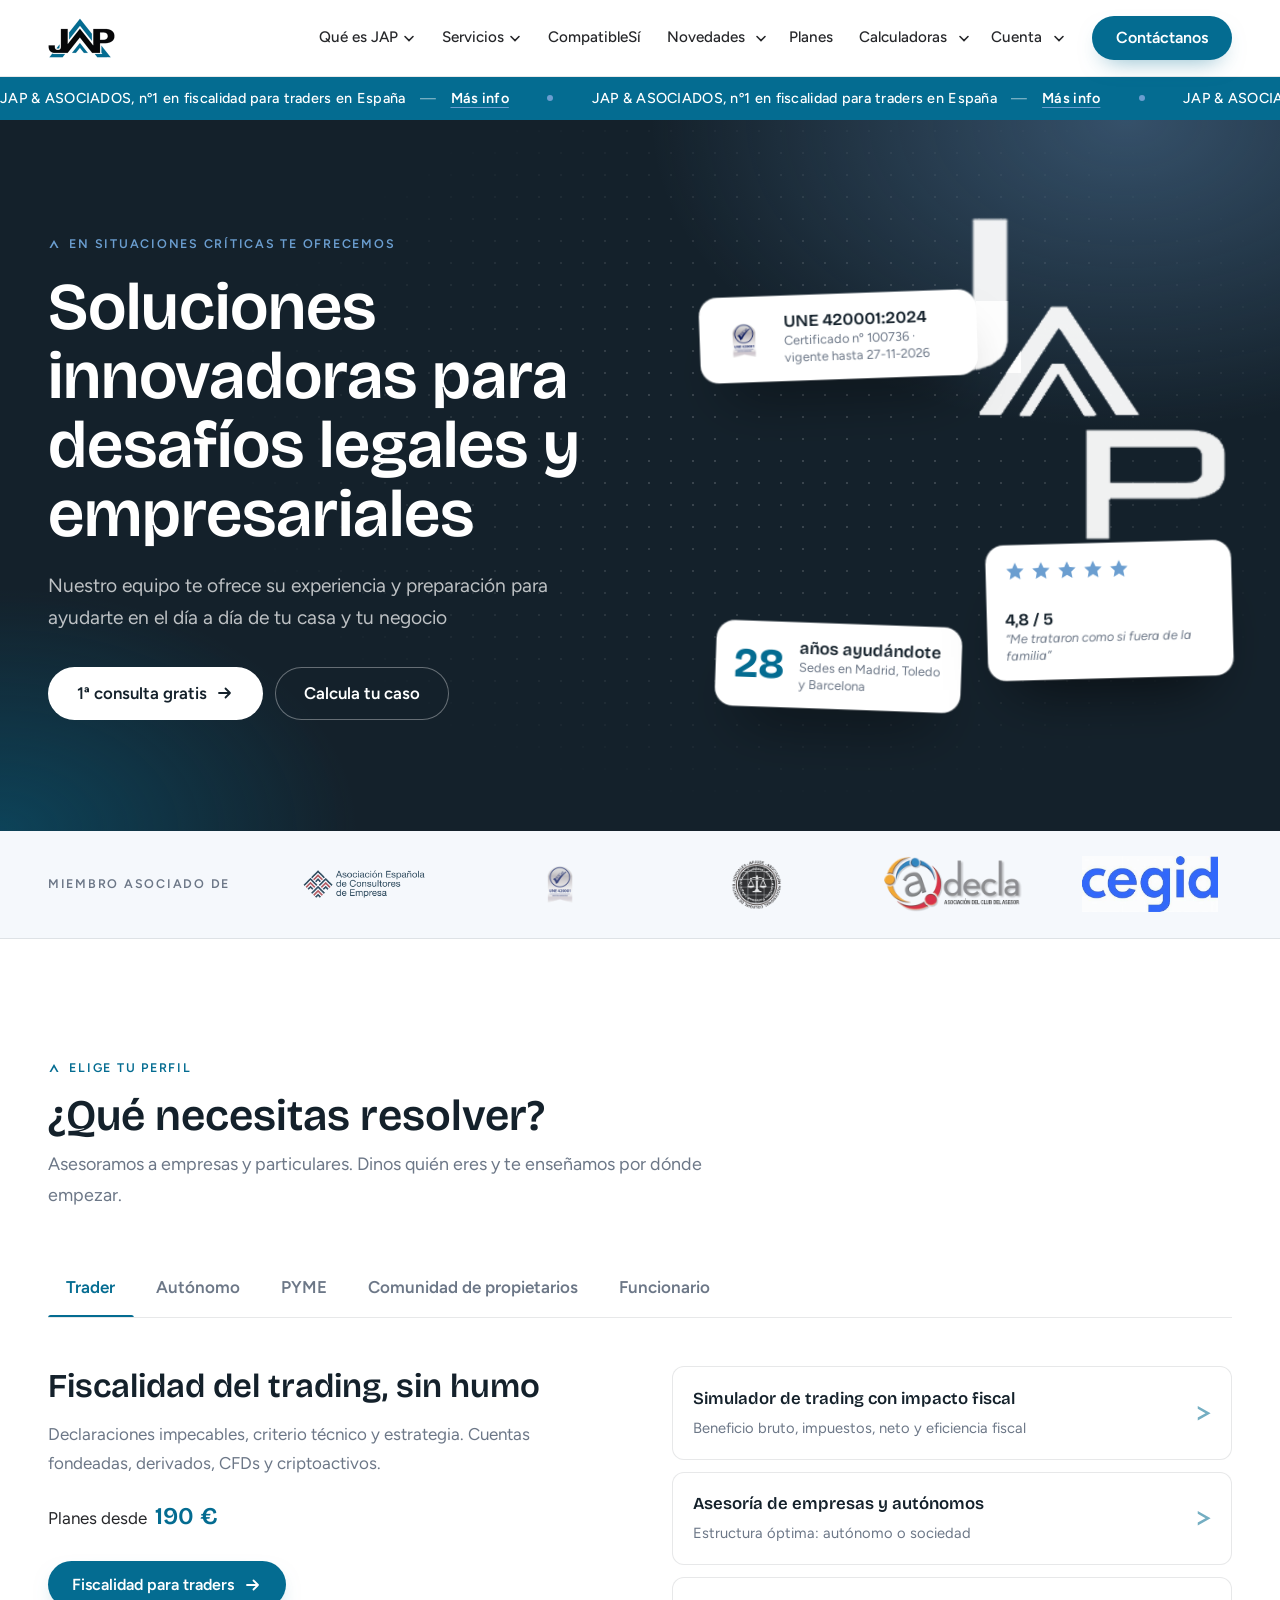
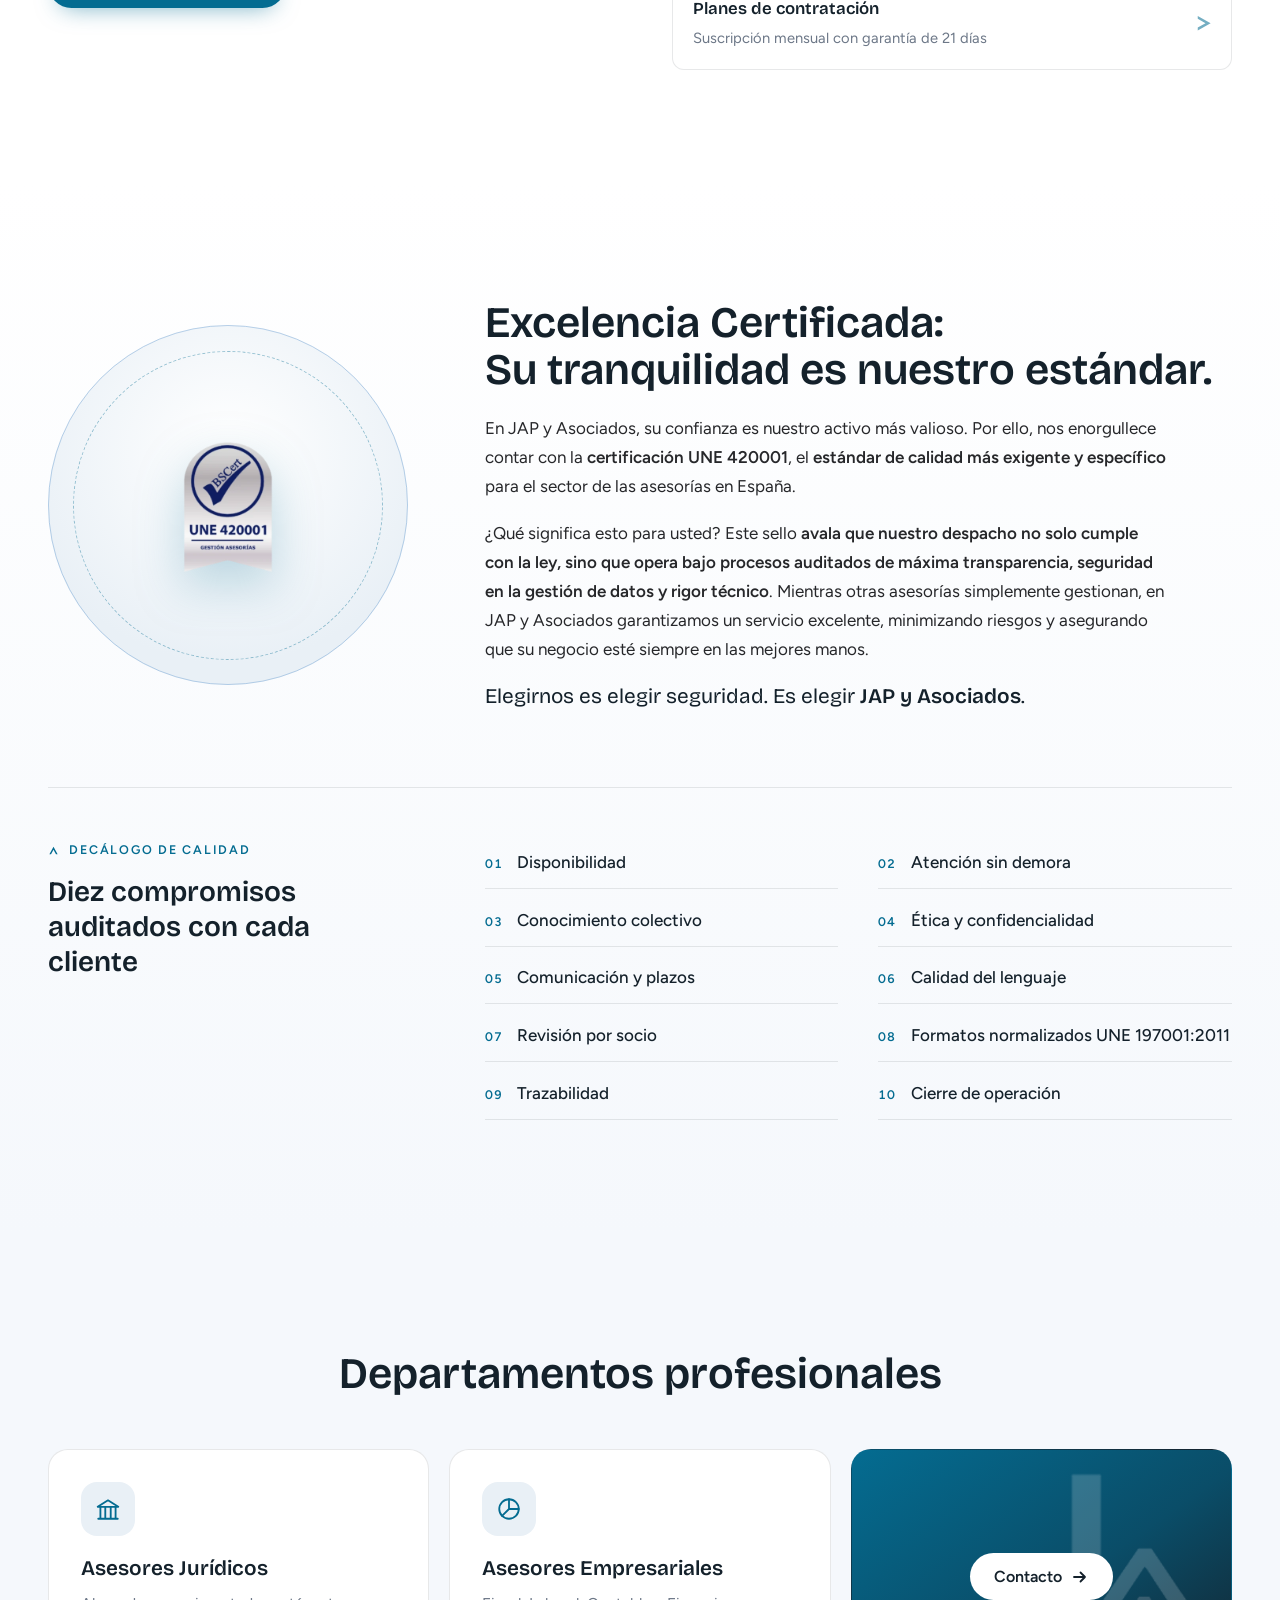
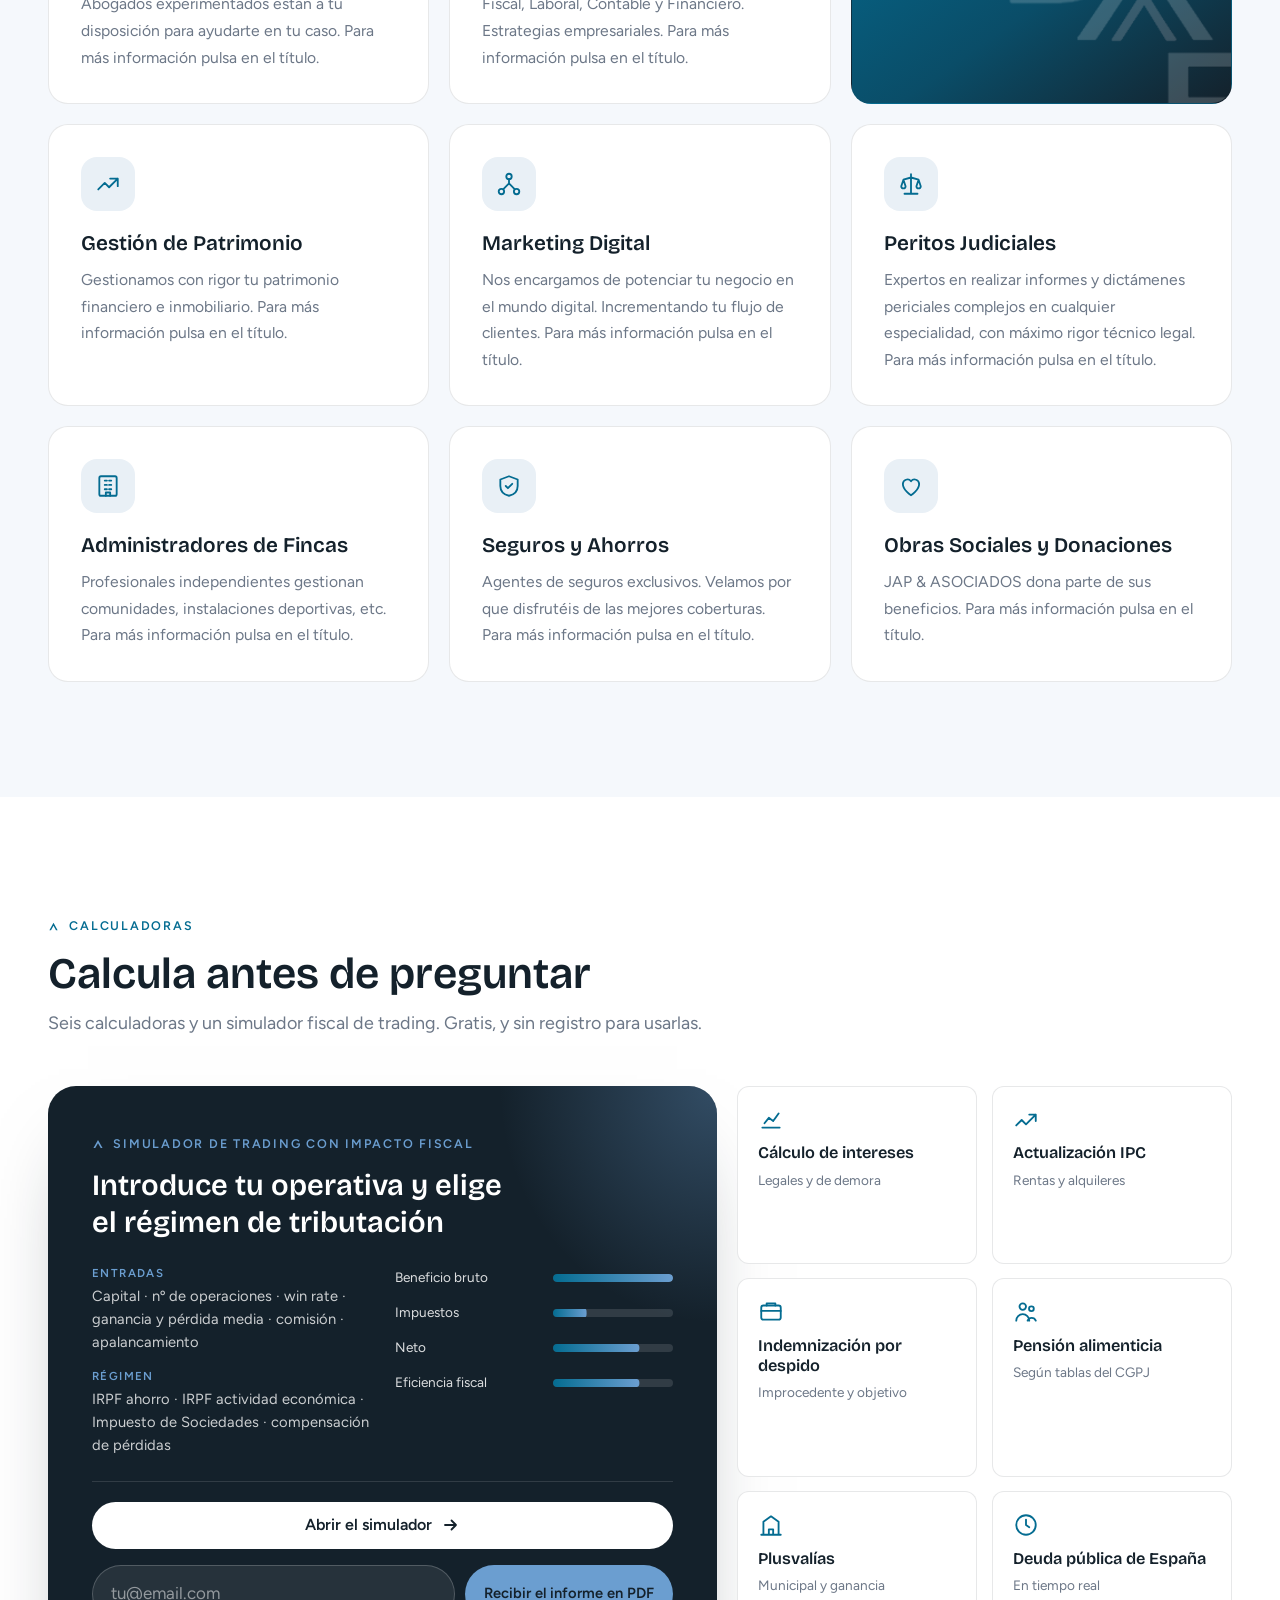
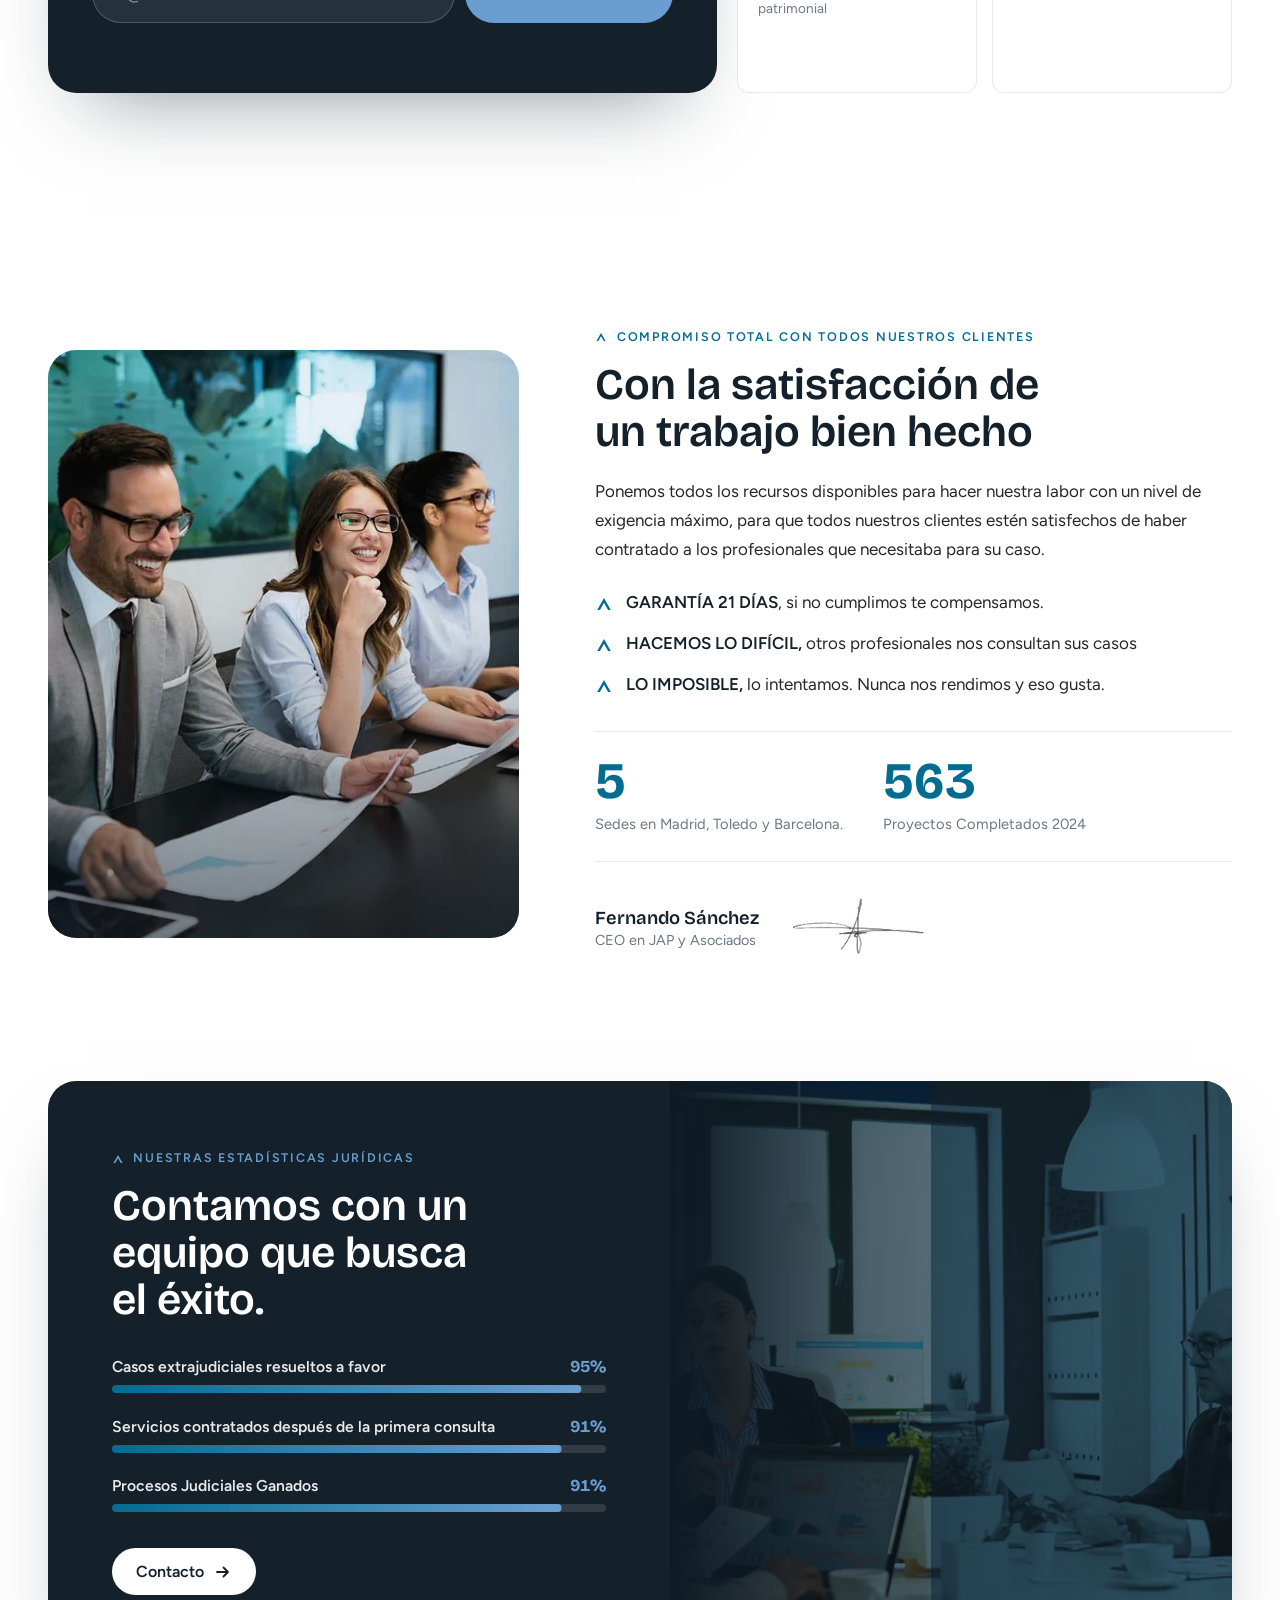
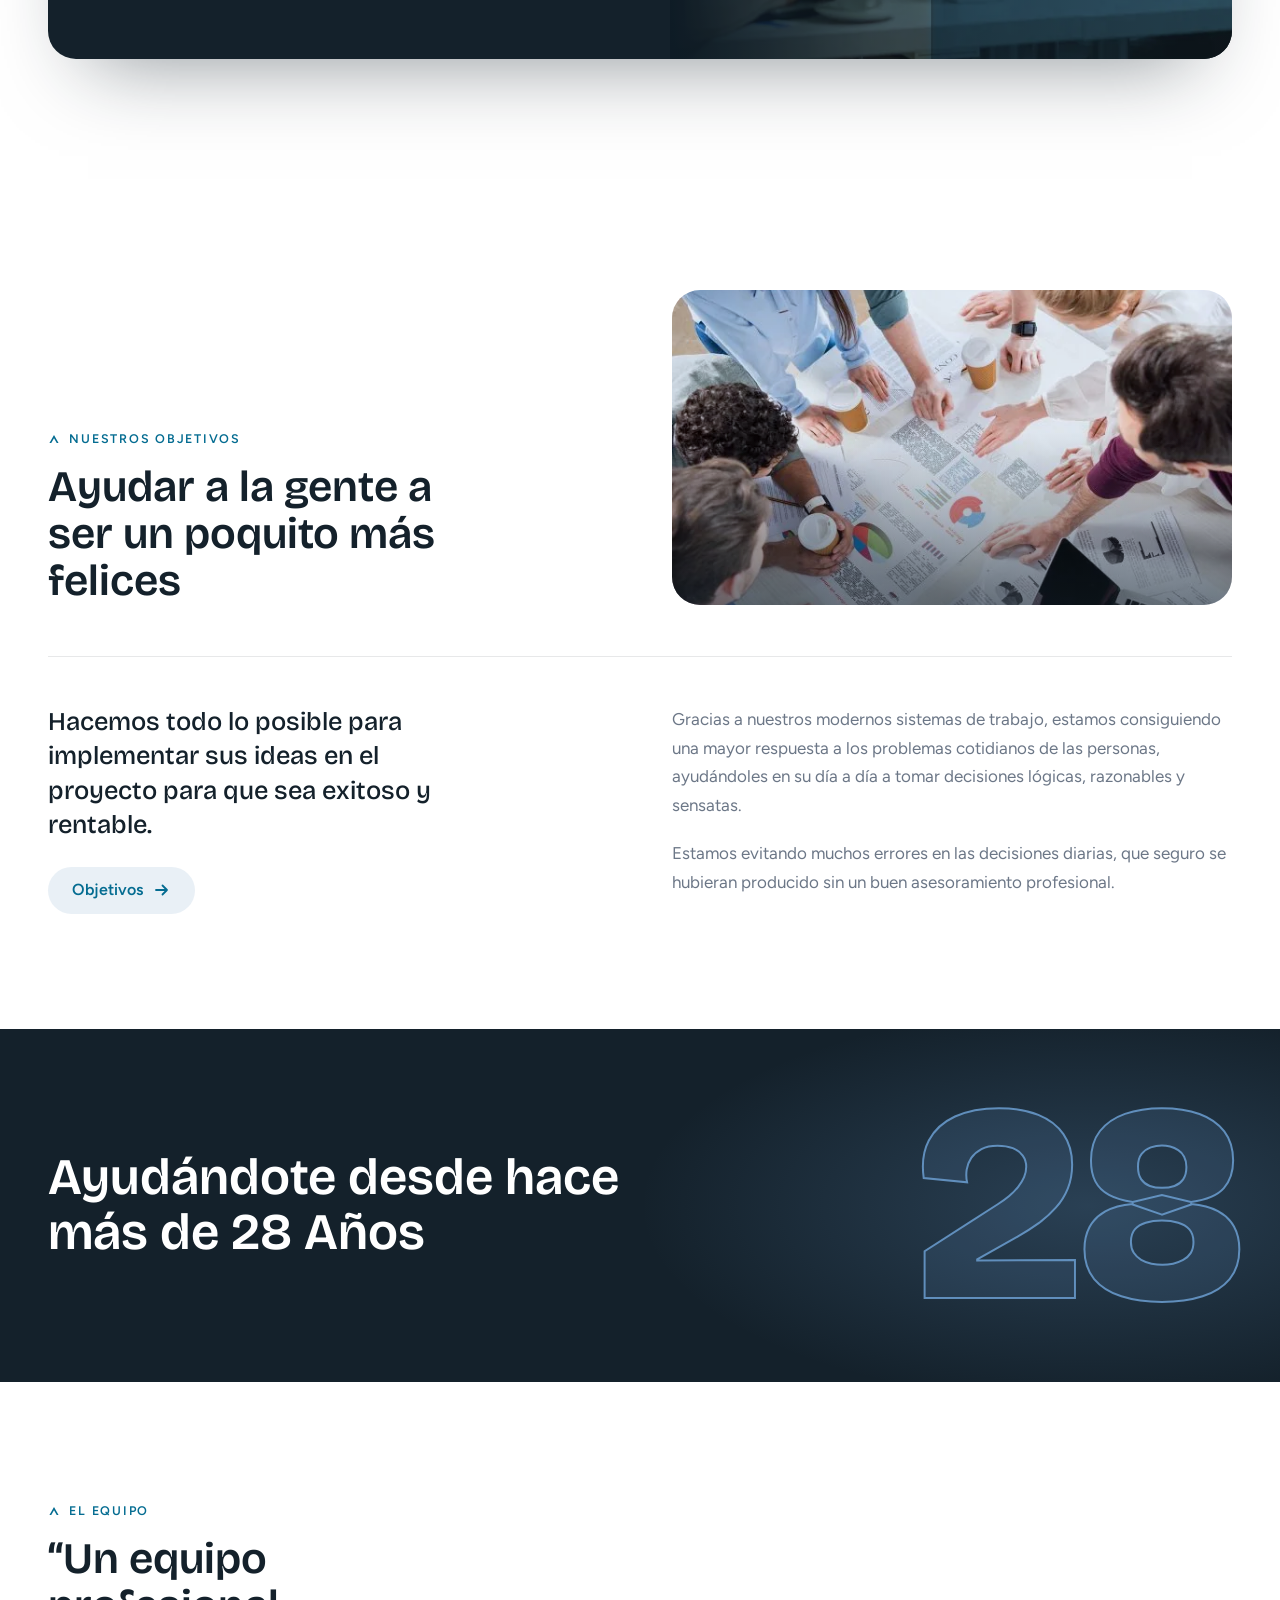
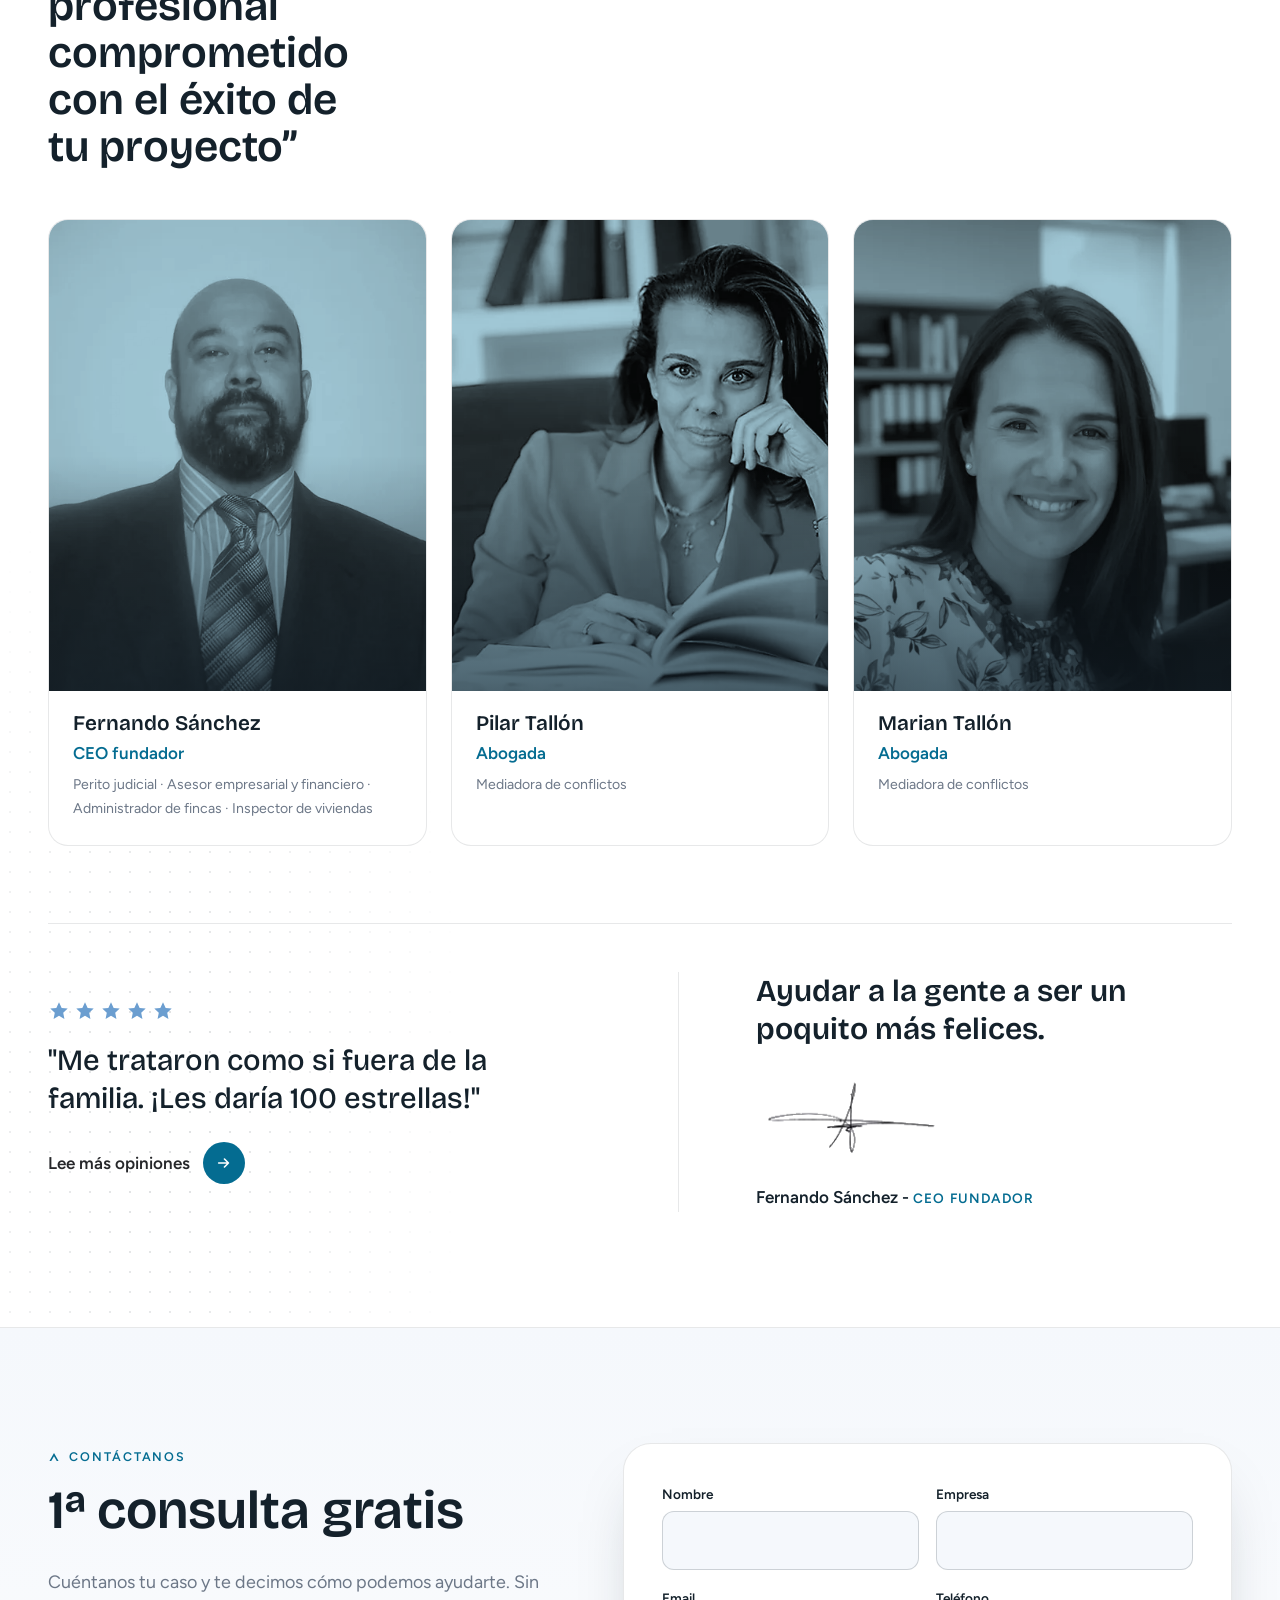
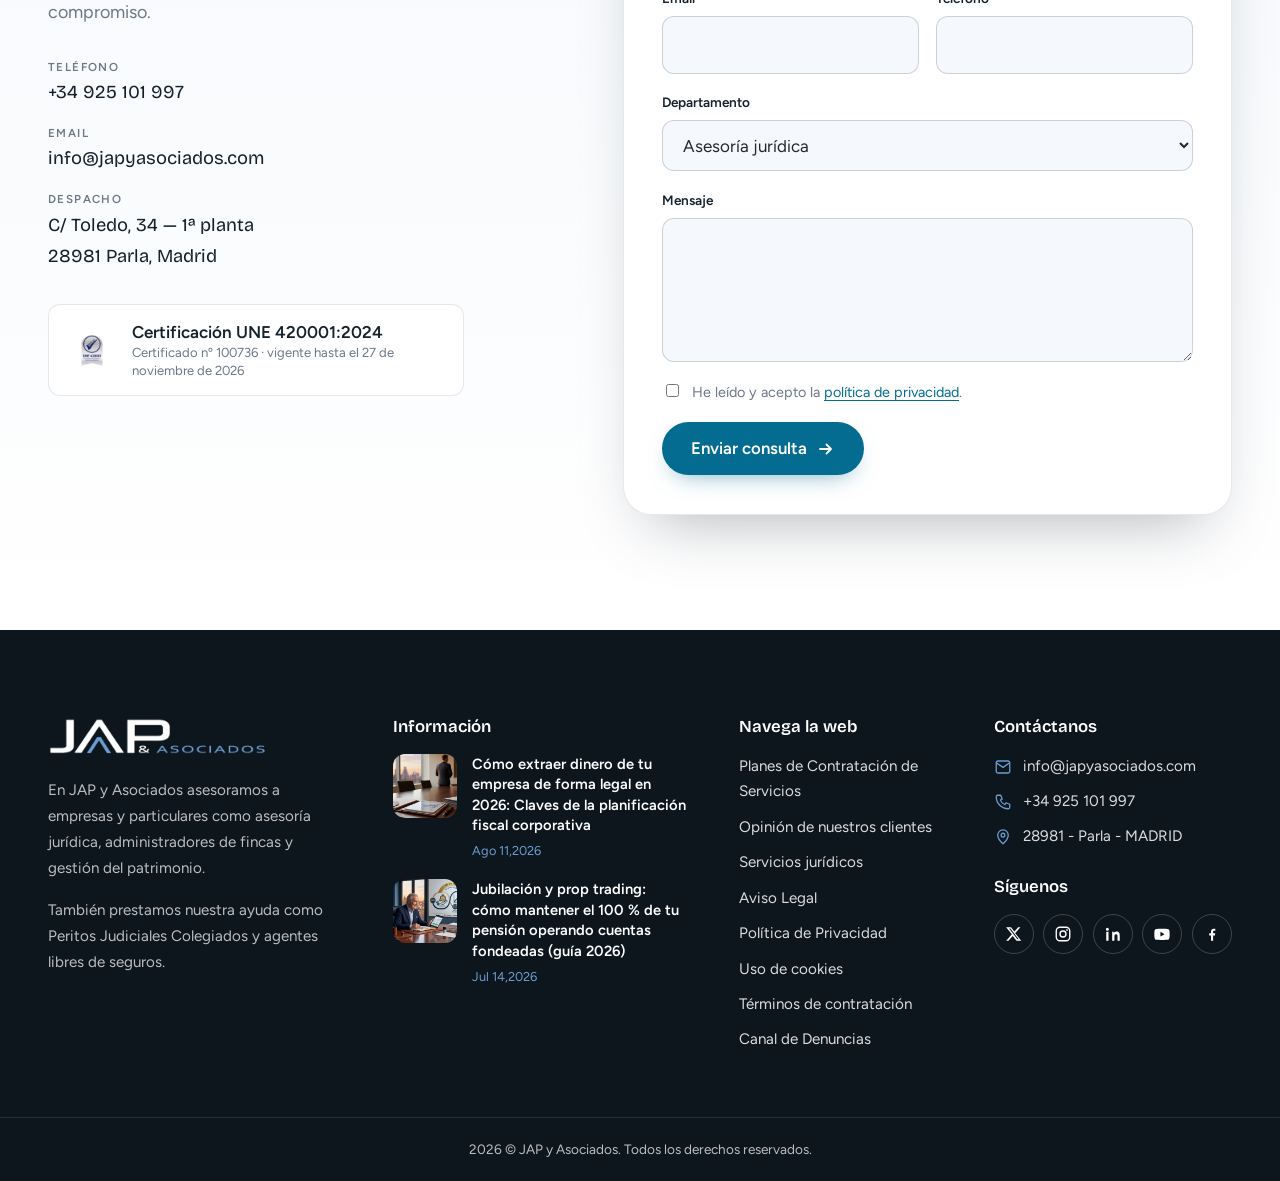
==== commit 76be20d6: "feat: v3 de la home con bloques nuevos y hero de credenciales Sube el nivel manteniendo el copy y lo" ====
--- a/index.html
+++ b/index.html
@@ -28,10 +28,10 @@
           <button class="nav__link" type="button" aria-expanded="false" aria-controls="sub-jap">Qué es JAP<svg class="nav__chev" width="12" height="12" viewBox="0 0 12 12" aria-hidden="true"><path d="M2 4.5 6 8.5l4-4" fill="none" stroke="currentColor" stroke-width="1.6" stroke-linecap="round"/></svg></button>
           <ul class="sub" id="sub-jap">
             <li><a href="https://japyasociados.com/jap-y-asociados/">JAP y Asociados</a></li>
-            <li><a href="https://japyasociados.com/equipo-profesional/">El equipo</a></li>
+            <li><a href="#equipo">El equipo</a></li>
             <li><a href="https://japyasociados.com/clientes/">Los clientes</a></li>
             <li><a href="https://japyasociados.com/obtenemos-la-certificacion-une-4200012024/">Certificación UNE 420001:2024</a></li>
-            <li><a href="https://japyasociados.com/objetivos-y-metas-de-jap-y-asociados/">Decálogo de calidad</a></li>
+            <li><a href="#decalogo">Decálogo de calidad</a></li>
             <li><a href="https://japyasociados.com/canal-denuncias/">Canal de Denuncias</a></li>
           </ul>
         </li>
@@ -41,7 +41,7 @@
             <li><a href="https://japyasociados.com/all-services/fiscalidad-para-traders/">Fiscalidad para traders</a></li>
             <li><a href="https://japyasociados.com/all-services/asesoria-juridica/">Asesoría Jurídica</a></li>
             <li><a href="https://japyasociados.com/all-services/tarifas-servicios-juridicos/">Tarifas de servicios Jurídicos</a></li>
-            <li><a href="https://japyasociados.com/calculadoras/">Calculadoras</a></li>
+            <li><a href="#herramientas">Calculadoras</a></li>
             <li><a href="https://japyasociados.com/?page_id=4551">Modelos Documentos GRATUITOS</a></li>
             <li><a href="https://japyasociados.com/diccionario-juridico/">DICCIONARIO JURÍDICO</a></li>
             <li><a href="https://japyasociados.com/all-services/administracion-de-fincas/">Administración de Fincas</a></li>
@@ -69,7 +69,7 @@
         </li>
         <li class="nav__item"><a class="nav__link" href="https://japyasociados.com/planes-de-contratacion-servicios/">Planes</a></li>
         <li class="nav__item nav__item--sub">
-          <a class="nav__link" href="https://japyasociados.com/calculadoras/">Calculadoras</a><button class="nav__toggle" type="button" aria-expanded="false" aria-controls="sub-calculadoras" aria-label="Abrir submenú de Calculadoras"><svg class="nav__chev" width="12" height="12" viewBox="0 0 12 12" aria-hidden="true"><path d="M2 4.5 6 8.5l4-4" fill="none" stroke="currentColor" stroke-width="1.6" stroke-linecap="round"/></svg></button>
+          <a class="nav__link" href="#herramientas">Calculadoras</a><button class="nav__toggle" type="button" aria-expanded="false" aria-controls="sub-calculadoras" aria-label="Abrir submenú de Calculadoras"><svg class="nav__chev" width="12" height="12" viewBox="0 0 12 12" aria-hidden="true"><path d="M2 4.5 6 8.5l4-4" fill="none" stroke="currentColor" stroke-width="1.6" stroke-linecap="round"/></svg></button>
           <ul class="sub" id="sub-calculadoras">
             <li><a href="https://japyasociados.com/simulador-de-trading-con-impacto-fiscal/">Simulador de Trading con Impacto Fiscal</a></li>
             <li><a href="https://japyasociados.com/calculadoras/calculo-de-intereses/">Cálculo de Intereses</a></li>
@@ -84,11 +84,11 @@
             <li><a href="https://japyasociados.com/mi-cuenta/descargas/">Descargas</a></li>
           </ul>
         </li>
-        <li class="nav__item nav__item--movil"><a class="btn btn--primario" href="https://japyasociados.com/contacto/">Contáctanos</a></li>
+        <li class="nav__item nav__item--movil"><a class="btn btn--primario" href="#contacto">Contáctanos</a></li>
       </ul>
     </nav>
 
-    <a class="btn btn--primario cab__cta" href="https://japyasociados.com/contacto/">Contáctanos</a>
+    <a class="btn btn--primario cab__cta" href="#contacto">Contáctanos</a>
     <button class="cab__burger" type="button" aria-expanded="false" aria-controls="nav" aria-label="Abrir menú">
       <span></span><span></span><span></span>
     </button>
@@ -107,10 +107,10 @@
 <main id="principal">
 
 <!-- ================= HERO ================= -->
-<section class="hero" aria-labelledby="t-hero">
+<section class="hero" id="inicio" aria-labelledby="t-hero">
   <div class="env hero__rejilla">
     <div class="hero__texto">
-      <p class="eyebrow hero__eyebrow">En situaciones críticas te ofrecemos</p>
+      <p class="eyebrow eyebrow--claro hero__eyebrow">En situaciones críticas te ofrecemos</p>
       <h1 class="hero__titulo" id="t-hero">
         <span class="w" style="--i:0"><span>Soluciones</span></span>
         <span class="w" style="--i:1"><span>innovadoras</span></span>
@@ -122,7 +122,8 @@
       </h1>
       <p class="hero__sub">Nuestro equipo te ofrece su experiencia y preparación para ayudarte en el día a día de tu casa y tu negocio</p>
       <div class="hero__acciones">
-        <a class="btn btn--primario btn--grande" href="https://japyasociados.com/contacto/">1ª consulta gratis<svg class="btn__flecha" width="18" height="18" viewBox="0 0 18 18" aria-hidden="true"><path d="M3 9h11M9.5 4.5 14 9l-4.5 4.5" fill="none" stroke="currentColor" stroke-width="1.8" stroke-linecap="round" stroke-linejoin="round"/></svg></a>
+        <a class="btn btn--claro btn--grande" href="#contacto">1ª consulta gratis<svg class="btn__flecha" width="18" height="18" viewBox="0 0 18 18" aria-hidden="true"><path d="M3 9h11M9.5 4.5 14 9l-4.5 4.5" fill="none" stroke="currentColor" stroke-width="1.8" stroke-linecap="round" stroke-linejoin="round"/></svg></a>
+        <a class="btn btn--fantasma btn--grande" href="#herramientas">Calcula tu caso</a>
       </div>
     </div>
 
@@ -132,14 +133,142 @@
         <img class="mono__pieza mono__pieza--a" src="assets/img/monograma.webp" width="512" height="512" alt="" decoding="async">
         <img class="mono__pieza mono__pieza--p" src="assets/img/monograma.webp" width="512" height="512" alt="" decoding="async">
       </div>
-      <figure class="foto foto--2"><div class="foto__marco"><img src="assets/img/hero-2.webp" width="247" height="165" alt="JAP y Asociados - Asesoría multidisciplinar" decoding="async"></div></figure>
-      <figure class="foto foto--1"><div class="foto__marco"><img src="assets/img/hero-1.webp" width="400" height="267" alt="JAP y Asociados - Asesoría multidisciplinar" fetchpriority="high"></div></figure>
-      <figure class="foto foto--3"><div class="foto__marco"><img src="assets/img/hero-3.webp" width="301" height="200" alt="Asesoramiento en transformación digital para empresas - JAP y Asociados" decoding="async"></div></figure>
-    </div>
-  </div>
-</section>
-
-<!-- ================= EXCELENCIA CERTIFICADA ================= -->
+
+      <div class="tarjeta-hero tarjeta-hero--une">
+        <div class="tarjeta-hero__flota">
+          <img src="assets/img/une-insignia.webp" width="512" height="512" alt="Insignia UNE 420001" decoding="async">
+          <div class="tarjeta-hero__txt"><strong>UNE 420001:2024</strong><span>Certificado nº 100736 · vigente hasta 27-11-2026</span></div>
+        </div>
+      </div>
+      <div class="tarjeta-hero tarjeta-hero--anos">
+        <div class="tarjeta-hero__flota">
+          <span class="tarjeta-hero__num">28</span>
+          <div class="tarjeta-hero__txt"><strong>años ayudándote</strong><span>Sedes en Madrid, Toledo y Barcelona</span></div>
+        </div>
+      </div>
+      <div class="tarjeta-hero tarjeta-hero--nota">
+        <div class="tarjeta-hero__flota">
+          <div class="estrellas estrellas--mini" role="img" aria-label="Valorado con 4,8 de 5">
+            <svg viewBox="0 0 24 24" aria-hidden="true"><path d="M12 2.5l2.9 6.1 6.6.8-4.9 4.6 1.3 6.6L12 17.3l-5.9 3.3 1.3-6.6L2.5 9.4l6.6-.8z"/></svg>
+            <svg viewBox="0 0 24 24" aria-hidden="true"><path d="M12 2.5l2.9 6.1 6.6.8-4.9 4.6 1.3 6.6L12 17.3l-5.9 3.3 1.3-6.6L2.5 9.4l6.6-.8z"/></svg>
+            <svg viewBox="0 0 24 24" aria-hidden="true"><path d="M12 2.5l2.9 6.1 6.6.8-4.9 4.6 1.3 6.6L12 17.3l-5.9 3.3 1.3-6.6L2.5 9.4l6.6-.8z"/></svg>
+            <svg viewBox="0 0 24 24" aria-hidden="true"><path d="M12 2.5l2.9 6.1 6.6.8-4.9 4.6 1.3 6.6L12 17.3l-5.9 3.3 1.3-6.6L2.5 9.4l6.6-.8z"/></svg>
+            <svg viewBox="0 0 24 24" aria-hidden="true"><path d="M12 2.5l2.9 6.1 6.6.8-4.9 4.6 1.3 6.6L12 17.3l-5.9 3.3 1.3-6.6L2.5 9.4l6.6-.8z"/></svg>
+          </div>
+          <div class="tarjeta-hero__txt"><strong>4,8 / 5</strong><span>“Me trataron como si fuera de la familia”</span></div>
+        </div>
+      </div>
+    </div>
+  </div>
+</section>
+
+<!-- ================= MIEMBRO ASOCIADO DE ================= -->
+<section class="confianza" aria-labelledby="t-asoc">
+  <div class="env confianza__fila">
+    <h2 class="confianza__titulo" id="t-asoc">Miembro asociado de</h2>
+    <ul class="logos" data-anim="sube">
+      <li><a href="https://japyasociados.com/all-services/asesoria-de-empresas/"><img src="assets/img/aecem.webp" width="1000" height="400" alt="AECEM - Asociación Española de Consultores de Empresa" loading="lazy" decoding="async"></a></li>
+      <li><a href="https://japyasociados.com/obtenemos-la-certificacion-une-4200012024/"><img src="assets/img/une-insignia.webp" width="512" height="512" alt="Insignia UNE 420001" loading="lazy" decoding="async"></a></li>
+      <li><a href="https://japyasociados.com/all-services/peritos-judiciales/"><img src="assets/img/apjude.webp" width="491" height="509" alt="APJUDE - Asociación Profesional Colegial de Peritos Judiciales" loading="lazy" decoding="async"></a></li>
+      <li><img src="assets/img/adecla.webp" width="320" height="130" alt="Adecla - Asociación del Club del Asesor" loading="lazy" decoding="async"></li>
+      <li><img src="assets/img/cegid.webp" width="437" height="180" alt="Cegid" loading="lazy" decoding="async"></li>
+    </ul>
+  </div>
+</section>
+
+<!-- ================= PERFILES ================= -->
+<section class="seccion perfiles" id="perfiles" aria-labelledby="t-perf">
+  <div class="env">
+    <div class="cabecera" data-anim="sube">
+      <p class="eyebrow">Elige tu perfil</p>
+      <h2 id="t-perf">¿Qué necesitas resolver?</h2>
+      <p class="lead">Asesoramos a empresas y particulares. Dinos quién eres y te enseñamos por dónde empezar.</p>
+    </div>
+
+    <div class="tabs" role="tablist" aria-label="Perfiles" data-anim="sube" style="--i:1">
+      <button class="tab" role="tab" id="tab-trader" aria-selected="true" aria-controls="panel-trader">Trader</button>
+      <button class="tab" role="tab" id="tab-autonomo" aria-selected="false" aria-controls="panel-autonomo" tabindex="-1">Autónomo</button>
+      <button class="tab" role="tab" id="tab-pyme" aria-selected="false" aria-controls="panel-pyme" tabindex="-1">PYME</button>
+      <button class="tab" role="tab" id="tab-comunidad" aria-selected="false" aria-controls="panel-comunidad" tabindex="-1">Comunidad de propietarios</button>
+      <button class="tab" role="tab" id="tab-funcionario" aria-selected="false" aria-controls="panel-funcionario" tabindex="-1">Funcionario</button>
+      <span class="tabs__indicador" aria-hidden="true"></span>
+    </div>
+
+    <div class="paneles" data-anim="sube" style="--i:2">
+      <div class="panel activo" role="tabpanel" id="panel-trader" aria-labelledby="tab-trader">
+        <div class="panel__texto">
+          <h3>Fiscalidad del trading, sin humo</h3>
+          <p>Declaraciones impecables, criterio técnico y estrategia. Cuentas fondeadas, derivados, CFDs y criptoactivos.</p>
+          <p class="panel__precio">Planes desde <strong>190 €</strong></p>
+          <a class="btn btn--primario" href="https://japyasociados.com/all-services/fiscalidad-para-traders/">Fiscalidad para traders<svg class="btn__flecha" width="18" height="18" viewBox="0 0 18 18" aria-hidden="true"><path d="M3 9h11M9.5 4.5 14 9l-4.5 4.5" fill="none" stroke="currentColor" stroke-width="1.8" stroke-linecap="round" stroke-linejoin="round"/></svg></a>
+        </div>
+        <ul class="panel__lista">
+          <li><a href="https://japyasociados.com/simulador-de-trading-con-impacto-fiscal/"><strong>Simulador de trading con impacto fiscal</strong><span>Beneficio bruto, impuestos, neto y eficiencia fiscal</span></a></li>
+          <li><a href="https://japyasociados.com/all-services/asesoria-de-empresas/"><strong>Asesoría de empresas y autónomos</strong><span>Estructura óptima: autónomo o sociedad</span></a></li>
+          <li><a href="https://japyasociados.com/planes-de-contratacion-servicios/"><strong>Planes de contratación</strong><span>Suscripción mensual con garantía de 21 días</span></a></li>
+        </ul>
+      </div>
+
+      <div class="panel" role="tabpanel" id="panel-autonomo" aria-labelledby="tab-autonomo" hidden>
+        <div class="panel__texto">
+          <h3>Fiscal, laboral, contable y financiero</h3>
+          <p>Estrategias empresariales para el día a día de tu negocio. Todos nuestros departamentos están para ayudarte.</p>
+          <p class="panel__precio">Planes desde <strong>30 €/mes</strong></p>
+          <a class="btn btn--primario" href="https://japyasociados.com/all-services/asesoria-de-empresas/">Asesoría de empresas y autónomos<svg class="btn__flecha" width="18" height="18" viewBox="0 0 18 18" aria-hidden="true"><path d="M3 9h11M9.5 4.5 14 9l-4.5 4.5" fill="none" stroke="currentColor" stroke-width="1.8" stroke-linecap="round" stroke-linejoin="round"/></svg></a>
+        </div>
+        <ul class="panel__lista">
+          <li><a href="#herramientas"><strong>Calculadoras</strong><span>Intereses, IPC, despido, plusvalías</span></a></li>
+          <li><a href="https://japyasociados.com/all-services/asesoria-juridica/"><strong>Asesoría jurídica</strong><span>Civil, laboral, fiscal y mercantil</span></a></li>
+          <li><a href="https://japyasociados.com/planes-de-contratacion-servicios/"><strong>Planes de contratación</strong><span>Elige el plan que encaja con tu actividad</span></a></li>
+        </ul>
+      </div>
+
+      <div class="panel" role="tabpanel" id="panel-pyme" aria-labelledby="tab-pyme" hidden>
+        <div class="panel__texto">
+          <h3>Asesores empresariales</h3>
+          <p>Fiscal, laboral, contable y financiero, con asesoría jurídica mercantil, seguros y gestión de patrimonio para tu empresa.</p>
+          <p class="panel__precio">Planes desde <strong>30 €/mes</strong></p>
+          <a class="btn btn--primario" href="https://japyasociados.com/all-services/asesoria-de-empresas/">Asesoría de empresas<svg class="btn__flecha" width="18" height="18" viewBox="0 0 18 18" aria-hidden="true"><path d="M3 9h11M9.5 4.5 14 9l-4.5 4.5" fill="none" stroke="currentColor" stroke-width="1.8" stroke-linecap="round" stroke-linejoin="round"/></svg></a>
+        </div>
+        <ul class="panel__lista">
+          <li><a href="https://japyasociados.com/all-services/asesoria-juridica/"><strong>Asesoría jurídica</strong><span>Abogados experimentados a tu disposición</span></a></li>
+          <li><a href="https://japyasociados.com/all-services/seguros-generales/"><strong>Seguros generales</strong><span>Agentes de seguros exclusivos</span></a></li>
+          <li><a href="https://japyasociados.com/all-services/gestion-de-patrimonio/"><strong>Gestión de patrimonio</strong><span>Patrimonio financiero e inmobiliario</span></a></li>
+        </ul>
+      </div>
+
+      <div class="panel" role="tabpanel" id="panel-comunidad" aria-labelledby="tab-comunidad" hidden>
+        <div class="panel__texto">
+          <h3>Administradores de fincas</h3>
+          <p>Profesionales independientes gestionan comunidades, instalaciones deportivas, etc. Gestión eficaz y tecnológicamente avanzada.</p>
+          <p class="panel__precio">Desde <strong>50 €/mes</strong></p>
+          <a class="btn btn--primario" href="https://japyasociados.com/all-services/administracion-de-fincas/">Administración de fincas<svg class="btn__flecha" width="18" height="18" viewBox="0 0 18 18" aria-hidden="true"><path d="M3 9h11M9.5 4.5 14 9l-4.5 4.5" fill="none" stroke="currentColor" stroke-width="1.8" stroke-linecap="round" stroke-linejoin="round"/></svg></a>
+        </div>
+        <ul class="panel__lista">
+          <li><a href="https://japyasociados.com/all-services/peritos-judiciales/"><strong>Peritos judiciales</strong><span>Informes y dictámenes periciales</span></a></li>
+          <li><a href="https://japyasociados.com/all-services/seguros-generales/"><strong>Seguros generales</strong><span>Las mejores coberturas para la comunidad</span></a></li>
+          <li><a href="https://japyasociados.com/all-services/asesoria-juridica/"><strong>Asesoría jurídica</strong><span>Reclamaciones y conflictos vecinales</span></a></li>
+        </ul>
+      </div>
+
+      <div class="panel" role="tabpanel" id="panel-funcionario" aria-labelledby="tab-funcionario" hidden>
+        <div class="panel__texto">
+          <h3>CompatibleSí</h3>
+          <p>La guía definitiva de incompatibilidades: herramienta con IA para funcionarios bajo la Ley 53/1984. Diagnóstico gratuito.</p>
+          <p class="panel__precio">Informe desde <strong>49 €</strong></p>
+          <a class="btn btn--primario" href="https://japyasociados.com/compatiblesi/que-es-y-como-usar-compatiblesi/">Qué es y cómo usar CompatibleSí<svg class="btn__flecha" width="18" height="18" viewBox="0 0 18 18" aria-hidden="true"><path d="M3 9h11M9.5 4.5 14 9l-4.5 4.5" fill="none" stroke="currentColor" stroke-width="1.8" stroke-linecap="round" stroke-linejoin="round"/></svg></a>
+        </div>
+        <ul class="panel__lista">
+          <li><a href="https://japyasociados.com/all-services/asesoria-juridica/"><strong>Asesoría jurídica</strong><span>Contencioso-administrativo</span></a></li>
+          <li><a href="https://japyasociados.com/preguntas-respuestas/"><strong>Preguntas y respuestas</strong><span>Dudas frecuentes resueltas por el equipo</span></a></li>
+          <li><a href="https://japyasociados.com/all-services/gestion-de-patrimonio/"><strong>Gestión de patrimonio</strong><span>Planifica tu patrimonio con rigor</span></a></li>
+        </ul>
+      </div>
+    </div>
+  </div>
+</section>
+
+<!-- ================= EXCELENCIA CERTIFICADA + DECÁLOGO ================= -->
 <section class="seccion excelencia" aria-labelledby="t-exc">
   <div class="env excelencia__rejilla">
     <div class="sello" data-anim="escala">
@@ -154,6 +283,25 @@
       <p class="excelencia__cierre" data-anim="sube" style="--i:3">Elegirnos es elegir seguridad. Es elegir <strong>JAP y Asociados</strong>.</p>
     </div>
   </div>
+
+  <div class="env decalogo" id="decalogo">
+    <div class="decalogo__cab" data-anim="sube">
+      <p class="eyebrow">Decálogo de calidad</p>
+      <h3>Diez compromisos auditados con cada cliente</h3>
+    </div>
+    <ol class="decalogo__lista" data-anim="sube" style="--i:1">
+      <li><span>01</span>Disponibilidad</li>
+      <li><span>02</span>Atención sin demora</li>
+      <li><span>03</span>Conocimiento colectivo</li>
+      <li><span>04</span>Ética y confidencialidad</li>
+      <li><span>05</span>Comunicación y plazos</li>
+      <li><span>06</span>Calidad del lenguaje</li>
+      <li><span>07</span>Revisión por socio</li>
+      <li><span>08</span>Formatos normalizados UNE 197001:2011</li>
+      <li><span>09</span>Trazabilidad</li>
+      <li><span>10</span>Cierre de operación</li>
+    </ol>
+  </div>
 </section>
 
 <!-- ================= DEPARTAMENTOS PROFESIONALES ================= -->
@@ -176,7 +324,7 @@
 
       <div class="depto depto--cta" data-anim="sube" style="--i:2">
         <img class="depto--cta__marca" src="assets/img/monograma.webp" alt="" aria-hidden="true" loading="lazy" decoding="async">
-        <a class="btn btn--claro" href="https://japyasociados.com/contacto/">Contacto<svg class="btn__flecha" width="18" height="18" viewBox="0 0 18 18" aria-hidden="true"><path d="M3 9h11M9.5 4.5 14 9l-4.5 4.5" fill="none" stroke="currentColor" stroke-width="1.8" stroke-linecap="round" stroke-linejoin="round"/></svg></a>
+        <a class="btn btn--claro" href="#contacto">Contacto<svg class="btn__flecha" width="18" height="18" viewBox="0 0 18 18" aria-hidden="true"><path d="M3 9h11M9.5 4.5 14 9l-4.5 4.5" fill="none" stroke="currentColor" stroke-width="1.8" stroke-linecap="round" stroke-linejoin="round"/></svg></a>
       </div>
 
       <article class="depto" data-anim="sube" style="--i:0">
@@ -214,6 +362,56 @@
         <h3 class="depto__titulo"><a href="https://japyasociados.com/obras-sociales-y-donaciones/">Obras Sociales y Donaciones</a></h3>
         <p>JAP &amp; ASOCIADOS dona parte de sus beneficios. Para más información pulsa en el título.</p>
       </article>
+    </div>
+  </div>
+</section>
+
+<!-- ================= HERRAMIENTAS ================= -->
+<section class="seccion herramientas" id="herramientas" aria-labelledby="t-herr">
+  <div class="env">
+    <div class="cabecera" data-anim="sube">
+      <p class="eyebrow">Calculadoras</p>
+      <h2 id="t-herr">Calcula antes de preguntar</h2>
+      <p class="lead">Seis calculadoras y un simulador fiscal de trading. Gratis, y sin registro para usarlas.</p>
+    </div>
+
+    <div class="herr__rejilla">
+      <article class="simulador" data-anim="sube">
+        <div class="simulador__cab">
+          <p class="eyebrow eyebrow--claro">Simulador de trading con impacto fiscal</p>
+          <h3>Introduce tu operativa y elige el régimen de tributación</h3>
+        </div>
+        <div class="simulador__cuerpo">
+          <dl class="simulador__datos">
+            <div><dt>Entradas</dt><dd>Capital · nº de operaciones · win rate · ganancia y pérdida media · comisión · apalancamiento</dd></div>
+            <div><dt>Régimen</dt><dd>IRPF ahorro · IRPF actividad económica · Impuesto de Sociedades · compensación de pérdidas</dd></div>
+          </dl>
+          <ul class="simulador__salidas" aria-label="Resultados que devuelve el simulador">
+            <li style="--p:1"><span>Beneficio bruto</span><i></i></li>
+            <li style="--p:.28"><span>Impuestos</span><i></i></li>
+            <li style="--p:.72"><span>Neto</span><i></i></li>
+            <li style="--p:.72"><span>Eficiencia fiscal</span><i></i></li>
+          </ul>
+        </div>
+        <div class="simulador__pie">
+          <a class="btn btn--claro" href="https://japyasociados.com/simulador-de-trading-con-impacto-fiscal/">Abrir el simulador<svg class="btn__flecha" width="18" height="18" viewBox="0 0 18 18" aria-hidden="true"><path d="M3 9h11M9.5 4.5 14 9l-4.5 4.5" fill="none" stroke="currentColor" stroke-width="1.8" stroke-linecap="round" stroke-linejoin="round"/></svg></a>
+          <form class="captura" id="form-pdf" novalidate>
+            <label class="oculto" for="email-pdf">Tu email para recibir el informe en PDF</label>
+            <input id="email-pdf" type="email" placeholder="tu@email.com" autocomplete="email" required>
+            <button class="btn btn--azul" type="submit">Recibir el informe en PDF</button>
+            <p class="captura__estado" role="status" aria-live="polite"></p>
+          </form>
+        </div>
+      </article>
+
+      <ul class="calcs">
+        <li data-anim="sube" style="--i:1"><a href="https://japyasociados.com/calculadoras/calculo-de-intereses/"><svg viewBox="0 0 24 24" aria-hidden="true"><path d="M4 19h16M6 15l4-5 4 3 5-7"/></svg><strong>Cálculo de intereses</strong><span>Legales y de demora</span></a></li>
+        <li data-anim="sube" style="--i:2"><a href="https://japyasociados.com/calculadoras/"><svg viewBox="0 0 24 24" aria-hidden="true"><path d="M3 17l5-5 4 4 9-9M15 7h6v6"/></svg><strong>Actualización IPC</strong><span>Rentas y alquileres</span></a></li>
+        <li data-anim="sube" style="--i:3"><a href="https://japyasociados.com/calculadoras/"><svg viewBox="0 0 24 24" aria-hidden="true"><rect x="3" y="6" width="18" height="13" rx="2"/><path d="M8 6V4h8v2M3 11h18"/></svg><strong>Indemnización por despido</strong><span>Improcedente y objetivo</span></a></li>
+        <li data-anim="sube" style="--i:4"><a href="https://japyasociados.com/calculadoras/calculo-pension-alimenticia/"><svg viewBox="0 0 24 24" aria-hidden="true"><circle cx="9" cy="7" r="3"/><circle cx="17" cy="9" r="2.2"/><path d="M3 20a6 6 0 0 1 12 0M13.5 20a4 4 0 0 1 7.5 0"/></svg><strong>Pensión alimenticia</strong><span>Según tablas del CGPJ</span></a></li>
+        <li data-anim="sube" style="--i:5"><a href="https://japyasociados.com/calculadoras/calculadora-plusvalias/"><svg viewBox="0 0 24 24" aria-hidden="true"><path d="M3 21h18M5 21V9l7-5 7 5v12M10 21v-5h4v5"/></svg><strong>Plusvalías</strong><span>Municipal y ganancia patrimonial</span></a></li>
+        <li data-anim="sube" style="--i:6"><a href="https://japyasociados.com/calculadoras/deuda-publica-de-espana/"><svg viewBox="0 0 24 24" aria-hidden="true"><circle cx="12" cy="12" r="9"/><path d="M12 7v5l3 2"/></svg><strong>Deuda pública de España</strong><span>En tiempo real</span></a></li>
+      </ul>
     </div>
   </div>
 </section>
@@ -242,15 +440,6 @@
         <img class="firma__img" src="assets/img/firma.webp" width="200" height="100" alt="Firma de Fernando Sánchez, CEO y fundador" loading="lazy" decoding="async">
       </div>
     </div>
-  </div>
-</section>
-
-<!-- ================= BANNER PORTADA ================= -->
-<section class="banner" aria-label="JAP y Asociados">
-  <div class="env">
-    <figure class="banner__marco" data-anim="escala">
-      <img src="assets/img/banner-portada.webp" width="740" height="863" alt="JAP y Asociados" loading="lazy" decoding="async">
-    </figure>
   </div>
 </section>
 
@@ -275,7 +464,7 @@
             <div class="barra__pista"><span class="barra__relleno"></span></div>
           </li>
         </ul>
-        <a class="btn btn--claro" href="https://japyasociados.com/contacto/">Contacto<svg class="btn__flecha" width="18" height="18" viewBox="0 0 18 18" aria-hidden="true"><path d="M3 9h11M9.5 4.5 14 9l-4.5 4.5" fill="none" stroke="currentColor" stroke-width="1.8" stroke-linecap="round" stroke-linejoin="round"/></svg></a>
+        <a class="btn btn--claro" href="#contacto">Contacto<svg class="btn__flecha" width="18" height="18" viewBox="0 0 18 18" aria-hidden="true"><path d="M3 9h11M9.5 4.5 14 9l-4.5 4.5" fill="none" stroke="currentColor" stroke-width="1.8" stroke-linecap="round" stroke-linejoin="round"/></svg></a>
       </div>
       <div class="stats__imagen" role="img" aria-label="Reunión de trabajo en JAP y Asociados"></div>
     </div>
@@ -315,40 +504,118 @@
   </div>
 </section>
 
-<!-- ================= OPINIONES + CEO ================= -->
-<section class="seccion voces" aria-label="Opiniones de clientes y mensaje del CEO">
-  <div class="env voces__rejilla">
-    <div class="opinion" data-anim="sube">
-      <div class="estrellas" role="img" aria-label="Valorado con 5 de 5">
-        <svg viewBox="0 0 24 24" aria-hidden="true"><path d="M12 2.5l2.9 6.1 6.6.8-4.9 4.6 1.3 6.6L12 17.3l-5.9 3.3 1.3-6.6L2.5 9.4l6.6-.8z"/></svg>
-        <svg viewBox="0 0 24 24" aria-hidden="true"><path d="M12 2.5l2.9 6.1 6.6.8-4.9 4.6 1.3 6.6L12 17.3l-5.9 3.3 1.3-6.6L2.5 9.4l6.6-.8z"/></svg>
-        <svg viewBox="0 0 24 24" aria-hidden="true"><path d="M12 2.5l2.9 6.1 6.6.8-4.9 4.6 1.3 6.6L12 17.3l-5.9 3.3 1.3-6.6L2.5 9.4l6.6-.8z"/></svg>
-        <svg viewBox="0 0 24 24" aria-hidden="true"><path d="M12 2.5l2.9 6.1 6.6.8-4.9 4.6 1.3 6.6L12 17.3l-5.9 3.3 1.3-6.6L2.5 9.4l6.6-.8z"/></svg>
-        <svg viewBox="0 0 24 24" aria-hidden="true"><path d="M12 2.5l2.9 6.1 6.6.8-4.9 4.6 1.3 6.6L12 17.3l-5.9 3.3 1.3-6.6L2.5 9.4l6.6-.8z"/></svg>
-        <span class="estrellas__txt">Valorado con 5 de 5</span>
-      </div>
-      <blockquote class="opinion__cita"><p>"Me trataron como si fuera de la familia. ¡Les daría 100 estrellas!"</p></blockquote>
-      <a class="enlace-circ" href="https://japyasociados.com/clientes/">Lee más opiniones<span class="enlace-circ__icono" aria-hidden="true"><svg width="16" height="16" viewBox="0 0 18 18"><path d="M3 9h11M9.5 4.5 14 9l-4.5 4.5" fill="none" stroke="currentColor" stroke-width="1.8" stroke-linecap="round" stroke-linejoin="round"/></svg></span></a>
-    </div>
-    <div class="ceo" data-anim="sube" style="--i:1">
-      <p class="ceo__cita">“Un equipo profesional comprometido con el éxito de tu proyecto”</p>
-      <img class="ceo__firma" src="assets/img/firma.webp" width="200" height="100" alt="Firma de Fernando Sánchez" loading="lazy" decoding="async">
-      <p class="ceo__nombre">Fernando Sánchez - <span>CEO Fundador</span></p>
-    </div>
-  </div>
-</section>
-
-<!-- ================= MIEMBRO ASOCIADO DE ================= -->
-<section class="seccion asociados" aria-labelledby="t-asoc">
+<!-- ================= EQUIPO + OPINIONES ================= -->
+<section class="seccion equipo" id="equipo" aria-labelledby="t-equipo">
   <div class="env">
-    <h2 class="asociados__titulo" id="t-asoc" data-anim="sube">Miembro asociado de</h2>
-    <ul class="logos" data-anim="sube" style="--i:1">
-      <li><a href="https://japyasociados.com/all-services/asesoria-de-empresas/"><img src="assets/img/aecem.webp" width="1000" height="400" alt="AECEM - Asociación Española de Consultores de Empresa" loading="lazy" decoding="async"></a></li>
-      <li><img src="assets/img/une-insignia.webp" width="512" height="512" alt="Insignia UNE 420001" loading="lazy" decoding="async"></li>
-      <li><a href="https://japyasociados.com/all-services/peritos-judiciales/"><img src="assets/img/apjude.webp" width="491" height="509" alt="APJUDE - Asociación Profesional Colegial de Peritos Judiciales" loading="lazy" decoding="async"></a></li>
-      <li><img src="assets/img/adecla.webp" width="320" height="130" alt="Adecla - Asociación del Club del Asesor" loading="lazy" decoding="async"></li>
-      <li><img src="assets/img/cegid.webp" width="437" height="180" alt="Cegid" loading="lazy" decoding="async"></li>
-    </ul>
+    <div class="cabecera cabecera--ancha" data-anim="sube">
+      <p class="eyebrow">El equipo</p>
+      <h2 id="t-equipo">“Un equipo profesional comprometido con el éxito de tu proyecto”</h2>
+    </div>
+
+    <div class="equipo__rejilla">
+      <article class="persona" data-anim="sube" style="--i:0">
+        <figure class="persona__foto">
+          <img src="assets/img/retrato-fernando-sanchez-480.webp" srcset="assets/img/retrato-fernando-sanchez-480.webp 480w, assets/img/retrato-fernando-sanchez-768.webp 768w" sizes="(min-width:900px) 30vw, 90vw" width="768" height="960" alt="Fernando Sánchez, CEO y fundador de JAP y Asociados" loading="lazy" decoding="async">
+        </figure>
+        <div class="persona__pie">
+          <h3>Fernando Sánchez</h3>
+          <p class="persona__cargo">CEO fundador</p>
+          <p class="persona__esp">Perito judicial · Asesor empresarial y financiero · Administrador de fincas · Inspector de viviendas</p>
+        </div>
+      </article>
+      <article class="persona" data-anim="sube" style="--i:1">
+        <figure class="persona__foto">
+          <img src="assets/img/retrato-pilar-tallon-480.webp" width="480" height="599" alt="Pilar Tallón, abogada y mediadora de conflictos" loading="lazy" decoding="async">
+        </figure>
+        <div class="persona__pie">
+          <h3>Pilar Tallón</h3>
+          <p class="persona__cargo">Abogada</p>
+          <p class="persona__esp">Mediadora de conflictos</p>
+        </div>
+      </article>
+      <article class="persona" data-anim="sube" style="--i:2">
+        <figure class="persona__foto">
+          <img src="assets/img/retrato-marian-tallon-480.webp" srcset="assets/img/retrato-marian-tallon-480.webp 480w, assets/img/retrato-marian-tallon-768.webp 768w" sizes="(min-width:900px) 30vw, 90vw" width="768" height="960" alt="Marian Tallón, abogada y mediadora de conflictos" loading="lazy" decoding="async">
+        </figure>
+        <div class="persona__pie">
+          <h3>Marian Tallón</h3>
+          <p class="persona__cargo">Abogada</p>
+          <p class="persona__esp">Mediadora de conflictos</p>
+        </div>
+      </article>
+    </div>
+
+    <div class="voces__rejilla">
+      <div class="opinion" data-anim="sube">
+        <div class="estrellas" role="img" aria-label="Valorado con 5 de 5">
+          <svg viewBox="0 0 24 24" aria-hidden="true"><path d="M12 2.5l2.9 6.1 6.6.8-4.9 4.6 1.3 6.6L12 17.3l-5.9 3.3 1.3-6.6L2.5 9.4l6.6-.8z"/></svg>
+          <svg viewBox="0 0 24 24" aria-hidden="true"><path d="M12 2.5l2.9 6.1 6.6.8-4.9 4.6 1.3 6.6L12 17.3l-5.9 3.3 1.3-6.6L2.5 9.4l6.6-.8z"/></svg>
+          <svg viewBox="0 0 24 24" aria-hidden="true"><path d="M12 2.5l2.9 6.1 6.6.8-4.9 4.6 1.3 6.6L12 17.3l-5.9 3.3 1.3-6.6L2.5 9.4l6.6-.8z"/></svg>
+          <svg viewBox="0 0 24 24" aria-hidden="true"><path d="M12 2.5l2.9 6.1 6.6.8-4.9 4.6 1.3 6.6L12 17.3l-5.9 3.3 1.3-6.6L2.5 9.4l6.6-.8z"/></svg>
+          <svg viewBox="0 0 24 24" aria-hidden="true"><path d="M12 2.5l2.9 6.1 6.6.8-4.9 4.6 1.3 6.6L12 17.3l-5.9 3.3 1.3-6.6L2.5 9.4l6.6-.8z"/></svg>
+          <span class="estrellas__txt">Valorado con 5 de 5</span>
+        </div>
+        <blockquote class="opinion__cita"><p>"Me trataron como si fuera de la familia. ¡Les daría 100 estrellas!"</p></blockquote>
+        <a class="enlace-circ" href="https://japyasociados.com/clientes/">Lee más opiniones<span class="enlace-circ__icono" aria-hidden="true"><svg width="16" height="16" viewBox="0 0 18 18"><path d="M3 9h11M9.5 4.5 14 9l-4.5 4.5" fill="none" stroke="currentColor" stroke-width="1.8" stroke-linecap="round" stroke-linejoin="round"/></svg></span></a>
+      </div>
+      <div class="ceo" data-anim="sube" style="--i:1">
+        <p class="ceo__cita">Ayudar a la gente a ser un poquito más felices.</p>
+        <img class="ceo__firma" src="assets/img/firma.webp" width="200" height="100" alt="Firma de Fernando Sánchez" loading="lazy" decoding="async">
+        <p class="ceo__nombre">Fernando Sánchez - <span>CEO Fundador</span></p>
+      </div>
+    </div>
+  </div>
+</section>
+
+<!-- ================= CONTACTO ================= -->
+<section class="seccion contacto" id="contacto" aria-labelledby="t-cont">
+  <div class="env contacto__rejilla">
+    <div class="contacto__texto">
+      <p class="eyebrow" data-anim="sube">Contáctanos</p>
+      <h2 id="t-cont" data-anim="sube" style="--i:1">1ª consulta gratis</h2>
+      <p class="lead" data-anim="sube" style="--i:2">Cuéntanos tu caso y te decimos cómo podemos ayudarte. Sin compromiso.</p>
+      <dl class="contacto__datos" data-anim="sube" style="--i:3">
+        <div><dt>Teléfono</dt><dd><a href="tel:+34925101997">+34 925 101 997</a></dd></div>
+        <div><dt>Email</dt><dd><a href="mailto:info@japyasociados.com">info@japyasociados.com</a></dd></div>
+        <div><dt>Despacho</dt><dd><a href="https://maps.app.goo.gl/WFQQrrJqWTo1nWpE7" rel="noopener">C/ Toledo, 34 — 1ª planta<br>28981 Parla, Madrid</a></dd></div>
+      </dl>
+      <div class="contacto__sello" data-anim="sube" style="--i:4">
+        <img src="assets/img/une-insignia.webp" width="512" height="512" alt="" aria-hidden="true" loading="lazy" decoding="async">
+        <p><strong>Certificación UNE 420001:2024</strong><span>Certificado nº 100736 · vigente hasta el 27 de noviembre de 2026</span></p>
+      </div>
+    </div>
+
+    <form class="form" id="form-contacto" data-anim="sube" style="--i:2" novalidate>
+      <div class="form__par">
+        <div class="form__grupo"><label for="nombre">Nombre</label><input id="nombre" name="nombre" type="text" autocomplete="name" required></div>
+        <div class="form__grupo"><label for="empresa">Empresa</label><input id="empresa" name="empresa" type="text" autocomplete="organization"></div>
+      </div>
+      <div class="form__par">
+        <div class="form__grupo"><label for="email">Email</label><input id="email" name="email" type="email" autocomplete="email" required></div>
+        <div class="form__grupo"><label for="telefono">Teléfono</label><input id="telefono" name="telefono" type="tel" autocomplete="tel" required></div>
+      </div>
+      <div class="form__grupo">
+        <label for="departamento">Departamento</label>
+        <select id="departamento" name="departamento">
+          <option>Asesoría jurídica</option>
+          <option>Administración de fincas</option>
+          <option>Gestión de patrimonio</option>
+          <option>Peritaje judicial</option>
+          <option>Seguros</option>
+          <option>Asesoría de empresa</option>
+          <option>Asesoría traders</option>
+        </select>
+      </div>
+      <div class="form__grupo"><label for="mensaje">Mensaje</label><textarea id="mensaje" name="mensaje" rows="4"></textarea></div>
+      <p class="form__legal">
+        <input id="politica" type="checkbox" required>
+        <label for="politica">He leído y acepto la <a href="https://japyasociados.com/declaracion-de-privacidad-ue/">política de privacidad</a>.</label>
+      </p>
+      <div class="form__acciones">
+        <button class="btn btn--primario btn--grande" type="submit">Enviar consulta<svg class="btn__flecha" width="18" height="18" viewBox="0 0 18 18" aria-hidden="true"><path d="M3 9h11M9.5 4.5 14 9l-4.5 4.5" fill="none" stroke="currentColor" stroke-width="1.8" stroke-linecap="round" stroke-linejoin="round"/></svg></button>
+        <p class="form__estado" role="status" aria-live="polite"></p>
+      </div>
+    </form>
   </div>
 </section>
 
@@ -390,6 +657,8 @@
         <li><a href="https://japyasociados.com/aviso-legal/">Aviso Legal</a></li>
         <li><a href="https://japyasociados.com/declaracion-de-privacidad-ue/">Política de Privacidad</a></li>
         <li><a href="https://japyasociados.com/uso-de-cookies/">Uso de cookies</a></li>
+        <li><a href="#contacto">Términos de contratación</a></li>
+        <li><a href="https://japyasociados.com/canal-denuncias/">Canal de Denuncias</a></li>
       </ul>
     </div>
 
@@ -415,6 +684,11 @@
   </div>
 </footer>
 
+<nav class="barra-movil" id="barra-movil" aria-label="Acciones rápidas">
+  <a href="tel:+34925101997"><svg viewBox="0 0 24 24" aria-hidden="true"><path d="M5 3h4l2 5-2.5 1.5a11 11 0 0 0 6 6L16 13l5 2v4a2 2 0 0 1-2 2A16 16 0 0 1 3 5a2 2 0 0 1 2-2z"/></svg>Llamar</a>
+  <a class="barra-movil__principal" href="#contacto">1ª consulta gratis</a>
+</nav>
+
 <script src="assets/js/main.js" defer></script>
 </body>
 </html>
--- a/assets/css/styles.css
+++ b/assets/css/styles.css
@@ -1,5 +1,5 @@
 /* ==========================================================================
-   JAP & Asociados — Remaquetación de la homepage
+   JAP & Asociados — Propuesta de homepage (v3)
    Paleta: el azul y el blanco del cliente (logo #046C91 · marca #6B9ED0 · navy #14212B)
    Tipografía: Bricolage Grotesque (display) + Figtree (cuerpo)
    ========================================================================== */
@@ -40,7 +40,7 @@
 
 /* ---------- Base ---------- */
 *,*::before,*::after{box-sizing:border-box}
-html{scroll-behavior:smooth;-webkit-text-size-adjust:100%}
+html{scroll-behavior:smooth;-webkit-text-size-adjust:100%;scroll-padding-top:calc(var(--cab-h) + 1rem)}
 body{margin:0;font:400 1.0625rem/1.7 var(--f-cuerpo);color:var(--tinta);background:var(--blanco);-webkit-font-smoothing:antialiased;overflow-x:hidden}
 img,svg{display:block;max-width:100%}
 img{height:auto}
@@ -52,15 +52,21 @@
 h3{font-size:1.3rem;line-height:1.25}
 h4{font-size:1.05rem}
 strong{font-weight:600}
-ul{list-style:none;margin:0;padding:0}
-figure{margin:0}
+ul,ol{list-style:none;margin:0;padding:0}
+dl,dd,figure{margin:0}
 button{font:inherit;color:inherit;background:none;border:0;padding:0;cursor:pointer}
+input,select,textarea{font:inherit;color:inherit}
 :focus-visible{outline:3px solid var(--azul);outline-offset:3px;border-radius:4px}
 .env{width:min(100% - 2*clamp(1.25rem,5vw,3rem),1200px);margin-inline:auto}
 .seccion{padding-block:var(--seccion)}
 .salta{position:absolute;left:1rem;top:-100px;background:var(--marino);color:#fff;padding:.6rem 1rem;border-radius:8px;z-index:100;text-decoration:none}
 .salta:focus{top:1rem}
+.oculto{position:absolute;width:1px;height:1px;overflow:hidden;clip:rect(0 0 0 0);white-space:nowrap}
 body.sin-scroll{overflow:hidden}
+.cabecera{max-width:60ch;margin-bottom:clamp(2rem,4vw,3rem)}
+.cabecera--ancha{max-width:30ch}
+.cabecera h2{margin-bottom:.6rem}
+.lead{font-size:clamp(1.05rem,1.4vw,1.15rem);color:var(--gris);margin:0}
 
 /* ---------- Eyebrow con chevrón (el motivo del logo) ---------- */
 .eyebrow{display:inline-flex;align-items:flex-start;gap:.6rem;margin:0 0 1rem;font:600 .78rem/1.35 var(--f-cuerpo);letter-spacing:.14em;text-transform:uppercase;color:var(--azul-hondo)}
@@ -69,7 +75,7 @@
 .eyebrow--claro::before{background-image:var(--chevron-claro)}
 
 /* ---------- Botones ---------- */
-.btn{position:relative;isolation:isolate;display:inline-flex;align-items:center;gap:.6rem;padding:.9rem 1.5rem;border-radius:999px;font:600 1rem/1 var(--f-cuerpo);text-decoration:none;white-space:nowrap;transition:transform .35s var(--spring)}
+.btn{position:relative;isolation:isolate;display:inline-flex;align-items:center;justify-content:center;gap:.6rem;padding:.9rem 1.5rem;border-radius:999px;font:600 1rem/1 var(--f-cuerpo);text-decoration:none;white-space:nowrap;transition:transform .35s var(--spring)}
 .btn::before{content:"";position:absolute;inset:0;border-radius:inherit;opacity:0;transition:opacity .25s var(--ease);z-index:-1}
 .btn:hover{transform:translateY(-2px);text-decoration:none}
 .btn:hover::before{opacity:1}
@@ -82,6 +88,10 @@
 .btn--secundario::before{background:#DCE8F3}
 .btn--claro{background:#fff;color:var(--marino)}
 .btn--claro::before{background:var(--hielo)}
+.btn--azul{background:var(--azul);color:var(--marino)}
+.btn--azul::before{background:#8DB6DD}
+.btn--fantasma{color:#fff;box-shadow:inset 0 0 0 1px rgba(255,255,255,.35)}
+.btn--fantasma::before{background:rgba(255,255,255,.1)}
 .btn--grande{padding:1.1rem 1.8rem;font-size:1.05rem}
 
 /* ---------- Cabecera ---------- */
@@ -116,7 +126,7 @@
 .nav__item--movil{display:none}
 
 /* ---------- Ticker (la barra "nº1 en fiscalidad para traders") ---------- */
-.ticker{background:var(--marino);color:var(--hielo);overflow:hidden}
+.ticker{background:var(--azul-hondo);color:#fff;overflow:hidden}
 .ticker__pista{display:flex;width:max-content;animation:ticker 40s linear infinite}
 .ticker:hover .ticker__pista,.ticker:focus-within .ticker__pista{animation-play-state:paused}
 .ticker__item{margin:0;padding:.7rem 0;font:500 .9rem/1.4 var(--f-cuerpo);letter-spacing:.02em;white-space:nowrap;display:flex;align-items:center;gap:.9rem}
@@ -126,20 +136,21 @@
 .ticker__item a:hover{text-decoration-color:#fff}
 @keyframes ticker{to{transform:translateX(-25%)}}
 
-/* ---------- Hero ---------- */
-.hero{position:relative;overflow:hidden;padding-block:clamp(3.5rem,7vw,6.5rem) clamp(3.5rem,7vw,6rem);
-  background:radial-gradient(55% 60% at 88% 10%,rgba(107,158,208,.30),transparent 65%),
-             radial-gradient(40% 45% at 4% 96%,rgba(107,158,208,.12),transparent 65%),#fff}
-.hero::before{content:"";position:absolute;inset:0;pointer-events:none;background-image:radial-gradient(rgba(20,33,43,.15) 1px,transparent 1.4px);background-size:22px 22px;-webkit-mask-image:radial-gradient(60% 70% at 62% 45%,#000 20%,transparent 75%);mask-image:radial-gradient(60% 70% at 62% 45%,#000 20%,transparent 75%)}
+/* ---------- Hero (navy) ---------- */
+.hero{position:relative;overflow:hidden;color:#fff;padding-block:clamp(3.5rem,7vw,6.5rem) clamp(3.5rem,7vw,6rem);
+  background:radial-gradient(60% 70% at 88% 0%,rgba(107,158,208,.38),transparent 62%),
+             radial-gradient(45% 55% at 0% 100%,rgba(4,108,145,.45),transparent 62%),var(--marino)}
+.hero::before{content:"";position:absolute;inset:0;pointer-events:none;background-image:radial-gradient(rgba(255,255,255,.16) 1px,transparent 1.4px);background-size:22px 22px;-webkit-mask-image:radial-gradient(60% 70% at 62% 45%,#000 20%,transparent 75%);mask-image:radial-gradient(60% 70% at 62% 45%,#000 20%,transparent 75%)}
 .hero__rejilla{position:relative;display:grid;grid-template-columns:1.05fr .95fr;gap:clamp(2rem,5vw,5rem);align-items:center}
 .hero__eyebrow{margin-bottom:1.25rem}
-.hero__titulo{font-size:clamp(2.6rem,5.2vw,4.25rem);line-height:1.04;margin:0 0 1.25rem}
+.hero__titulo{font-size:clamp(2.6rem,5.2vw,4.25rem);line-height:1.04;margin:0 0 1.25rem;color:#fff}
 .w{display:inline-block;overflow:hidden;vertical-align:bottom;padding-bottom:.12em;margin-bottom:-.12em}
 .w>span{display:inline-block}
 .js .w>span{transform:translateY(110%);opacity:0}
 .js.cargado .w>span{animation:palabra .9s var(--ease) forwards;animation-delay:calc(.2s + var(--i)*.07s)}
 @keyframes palabra{to{transform:none;opacity:1}}
-.hero__sub{font-size:clamp(1.05rem,1.5vw,1.2rem);color:var(--gris);max-width:44ch;margin-bottom:2rem}
+.hero__sub{font-size:clamp(1.05rem,1.5vw,1.2rem);color:rgba(255,255,255,.72);max-width:44ch;margin-bottom:2rem}
+.hero__acciones{display:flex;flex-wrap:wrap;gap:.75rem}
 .js .hero__eyebrow,.js .hero__sub,.js .hero__acciones{opacity:0;transform:translateY(14px)}
 .js.cargado .hero__eyebrow{animation:sube .8s var(--ease) .05s forwards}
 .js.cargado .hero__sub{animation:sube .8s var(--ease) .8s forwards}
@@ -147,33 +158,78 @@
 @keyframes sube{to{opacity:1;transform:none}}
 
 .hero__visual{position:relative;aspect-ratio:1;width:100%;max-width:580px;margin-inline:auto}
-.mono{position:absolute;right:0;top:0;width:62%;aspect-ratio:1}
-.mono__pieza{position:absolute;inset:0;width:100%;height:100%;object-fit:contain}
+.mono{position:absolute;right:0;top:0;width:64%;aspect-ratio:1}
+.mono__pieza{position:absolute;inset:0;width:100%;height:100%;object-fit:contain;filter:brightness(0) invert(1);opacity:.94}
 .mono__pieza--j{clip-path:inset(0 62% 52% 0)}
 .mono__pieza--a{clip-path:inset(27% 26% 37% 25%)}
 .mono__pieza--p{clip-path:inset(63% 0 0 55%)}
 .js .mono__pieza{opacity:0;transform:translateY(28px)}
-.js.cargado .mono__pieza{animation:sube 1s var(--ease) forwards}
+.js.cargado .mono__pieza{animation:mono 1s var(--ease) forwards}
 .js.cargado .mono__pieza--j{animation-delay:.45s}
 .js.cargado .mono__pieza--a{animation-delay:.6s}
 .js.cargado .mono__pieza--p{animation-delay:.75s}
-.foto{position:absolute;transform:rotate(var(--rot))}
-.foto__marco{background:#fff;padding:6px;border-radius:14px;box-shadow:var(--sombra-flot),0 0 0 1px rgba(20,33,43,.06);animation:flota 7s ease-in-out infinite alternate}
-.foto__marco img{border-radius:9px;width:100%}
-.foto--2{left:0;top:15%;width:36%;--rot:-3deg}
-.foto--1{left:3%;bottom:3%;width:54%;--rot:2deg}
-.foto--3{right:3%;bottom:13%;width:42%;--rot:-2deg}
-.foto--1 .foto__marco{animation-duration:8s;animation-delay:-2s}
-.foto--3 .foto__marco{animation-duration:6.5s;animation-delay:-4s}
-.js .foto{opacity:0;transform:translateY(30px) rotate(0deg) scale(.96)}
-.js.cargado .foto{animation:foto 1.1s var(--ease) forwards}
-.js.cargado .foto--2{animation-delay:.9s}
-.js.cargado .foto--1{animation-delay:1.05s}
-.js.cargado .foto--3{animation-delay:1.2s}
-@keyframes foto{to{opacity:1;transform:translateY(0) rotate(var(--rot)) scale(1)}}
+@keyframes mono{to{opacity:.94;transform:none}}
+
+.tarjeta-hero{position:absolute;color:var(--marino);transform:rotate(var(--rot))}
+.tarjeta-hero__flota{display:flex;align-items:center;gap:.9rem;background:#fff;padding:.95rem 1.1rem;border-radius:18px;box-shadow:0 34px 60px -26px rgba(0,0,0,.6),0 0 0 1px rgba(255,255,255,.4);animation:flota 7s ease-in-out infinite alternate}
+.tarjeta-hero__flota>img{width:52px;height:52px;flex:0 0 auto}
+.tarjeta-hero__txt{display:flex;flex-direction:column;line-height:1.3;min-width:0}
+.tarjeta-hero__txt strong{font-family:var(--f-display);font-size:1.05rem;color:var(--marino)}
+.tarjeta-hero__txt span{font-size:.8rem;color:var(--gris)}
+.tarjeta-hero__flota .tarjeta-hero__num{font:700 2.6rem/1 var(--f-display);color:var(--azul-hondo);flex:0 0 auto}
+.tarjeta-hero--une{left:0;top:16%;width:52%;--rot:-2deg}
+.tarjeta-hero--anos{left:3%;bottom:6%;width:46%;--rot:2deg}
+.tarjeta-hero--nota{right:0;bottom:12%;width:46%;--rot:-1.5deg}
+.tarjeta-hero--anos .tarjeta-hero__flota{animation-duration:8s;animation-delay:-2s}
+.tarjeta-hero--nota .tarjeta-hero__flota{animation-duration:6.5s;animation-delay:-4s;flex-direction:column;align-items:flex-start;gap:.45rem}
+.tarjeta-hero--nota .tarjeta-hero__txt span{font-style:italic}
+.estrellas--mini{flex:0 0 auto;display:grid;grid-template-columns:repeat(5,16px);gap:.1rem;margin:0}
+.estrellas--mini svg{width:16px;height:16px}
+.js .tarjeta-hero{opacity:0;transform:translateY(30px) rotate(0deg) scale(.96)}
+.js.cargado .tarjeta-hero{animation:tarjeta 1.1s var(--ease) forwards}
+.js.cargado .tarjeta-hero--une{animation-delay:.9s}
+.js.cargado .tarjeta-hero--anos{animation-delay:1.05s}
+.js.cargado .tarjeta-hero--nota{animation-delay:1.2s}
+@keyframes tarjeta{to{opacity:1;transform:translateY(0) rotate(var(--rot)) scale(1)}}
 @keyframes flota{from{transform:translateY(0)}to{transform:translateY(-10px)}}
 
-/* ---------- Excelencia certificada ---------- */
+/* ---------- Miembro asociado de (franja de confianza) ---------- */
+.confianza{background:var(--hielo-2);border-bottom:1px solid var(--linea)}
+.confianza__fila{display:grid;grid-template-columns:auto 1fr;align-items:center;gap:clamp(1.5rem,4vw,4rem);padding-block:1.6rem}
+.confianza__titulo{margin:0;font:600 .78rem/1.35 var(--f-cuerpo);letter-spacing:.14em;text-transform:uppercase;color:var(--gris);white-space:nowrap}
+.logos{display:flex;flex-wrap:wrap;align-items:center;justify-content:space-between;gap:1.25rem 2rem}
+.logos li{flex:1 1 110px;max-width:170px;display:flex;justify-content:center}
+.logos a{display:block}
+.logos img{max-height:56px;width:auto;object-fit:contain;opacity:.8;transition:opacity .3s,transform .4s var(--spring)}
+.logos li:hover img{opacity:1;transform:translateY(-3px)}
+
+/* ---------- Perfiles (pestañas) ---------- */
+.tabs{position:relative;display:flex;gap:.25rem;border-bottom:1px solid var(--linea);overflow-x:auto;scrollbar-width:none}
+.tabs::-webkit-scrollbar{display:none}
+.tab{flex:0 0 auto;padding:.95rem 1.15rem;font-weight:600;color:var(--gris);white-space:nowrap;border-radius:10px 10px 0 0;transition:color .2s}
+.tab:hover{color:var(--marino)}
+.tab[aria-selected="true"]{color:var(--azul-hondo)}
+.tabs__indicador{position:absolute;left:0;bottom:-1px;width:100px;height:3px;background:var(--azul-hondo);border-radius:3px 3px 0 0;transform-origin:left;transition:transform .5s var(--spring)}
+.paneles{padding-top:clamp(2rem,4vw,3rem)}
+.panel{display:grid;grid-template-columns:1fr 1fr;gap:clamp(2rem,5vw,4.5rem);align-items:start}
+.panel[hidden]{display:none}
+.panel.activo{animation:sube .55s var(--ease)}
+.panel__texto h3{font-size:clamp(1.6rem,2.6vw,2.1rem);margin-bottom:.75rem}
+.panel__texto p{max-width:48ch;color:var(--gris)}
+.panel__precio{color:var(--tinta)!important;margin:1rem 0 1.5rem}
+.panel__precio strong{font-family:var(--f-display);font-size:1.5rem;color:var(--azul-hondo);margin-left:.25rem}
+.panel__lista{display:grid;gap:.75rem}
+.panel__lista a{position:relative;isolation:isolate;display:flex;flex-direction:column;gap:.15rem;padding:1.1rem 3.2rem 1.1rem 1.25rem;border:1px solid var(--linea);border-radius:var(--radio-s);background:#fff;text-decoration:none;color:var(--tinta);transition:transform .4s var(--spring)}
+.panel__lista a::before{content:"";position:absolute;inset:-1px;border-radius:inherit;box-shadow:var(--sombra-azul);border:1px solid rgba(107,158,208,.6);opacity:0;transition:opacity .3s;z-index:-1}
+.panel__lista a::after{content:"";position:absolute;right:1.1rem;top:50%;width:1.1em;height:1.1em;transform:translateY(-50%) rotate(90deg);background:var(--chevron) center/contain no-repeat;opacity:.55;transition:transform .35s var(--spring),opacity .3s}
+.panel__lista a:hover{transform:translateX(4px)}
+.panel__lista a:hover::before{opacity:1}
+.panel__lista a:hover::after{opacity:1;transform:translate(3px,-50%) rotate(90deg)}
+.panel__lista strong{font-family:var(--f-display);font-size:1.05rem;color:var(--marino)}
+.panel__lista span{font-size:.92rem;color:var(--gris)}
+
+/* ---------- Excelencia certificada + decálogo ---------- */
+.excelencia{background:linear-gradient(180deg,#fff 0%,var(--hielo-2) 100%)}
 .excelencia__rejilla{display:grid;grid-template-columns:minmax(220px,360px) 1fr;gap:clamp(2rem,6vw,5rem);align-items:center}
 .sello{position:relative;aspect-ratio:1;display:grid;place-items:center;border-radius:50%;background:radial-gradient(circle at 50% 35%,#fff 0%,var(--hielo) 72%)}
 .sello__anillo{position:absolute;inset:0;border-radius:50%;pointer-events:none}
@@ -184,10 +240,15 @@
 .excelencia__texto h2{margin-bottom:1.25rem}
 .excelencia__texto p{max-width:62ch}
 .excelencia__cierre{font-family:var(--f-display);font-size:1.3rem;line-height:1.35;color:var(--marino);margin-top:.5rem}
+.decalogo{margin-top:clamp(3rem,6vw,5rem);padding-top:clamp(2rem,4vw,3rem);border-top:1px solid var(--linea);display:grid;grid-template-columns:minmax(220px,360px) 1fr;gap:clamp(2rem,6vw,5rem);align-items:start}
+.decalogo__cab h3{font-size:clamp(1.4rem,2.2vw,1.8rem);max-width:16ch}
+.decalogo__lista{display:grid;grid-template-columns:1fr 1fr;gap:.35rem 2.5rem;counter-reset:dec}
+.decalogo__lista li{display:flex;align-items:baseline;gap:.9rem;padding:.7rem 0;border-bottom:1px solid var(--linea);font-weight:500;color:var(--marino)}
+.decalogo__lista span{font:600 .78rem/1 var(--f-cuerpo);letter-spacing:.08em;color:var(--azul-hondo);font-variant-numeric:tabular-nums}
 
 /* ---------- Departamentos profesionales ---------- */
 .titulo-centrado{text-align:center;margin-bottom:clamp(2rem,4vw,3.5rem)}
-.deptos{background:linear-gradient(180deg,#fff 0%,var(--hielo-2) 14%,var(--hielo-2) 86%,#fff 100%)}
+.deptos{background:var(--hielo-2)}
 .deptos__rejilla{display:grid;grid-template-columns:repeat(3,1fr);gap:1.25rem}
 .depto{position:relative;isolation:isolate;background:#fff;border:1px solid var(--linea);border-radius:var(--radio);padding:2rem}
 .depto::after{content:"";position:absolute;inset:-1px;border-radius:inherit;box-shadow:var(--sombra-azul);border:1px solid rgba(107,158,208,.55);opacity:0;transition:opacity .35s var(--ease);pointer-events:none;z-index:-1}
@@ -208,6 +269,38 @@
 .depto--cta__marca{position:absolute;right:-16%;bottom:-20%;width:76%;opacity:.18;filter:invert(1) brightness(2);pointer-events:none;transition:transform .8s var(--ease)}
 .depto--cta:hover .depto--cta__marca{transform:translate(-4%,-5%) rotate(-3deg)}
 .depto--cta .btn{position:relative}
+
+/* ---------- Herramientas ---------- */
+.herr__rejilla{display:grid;grid-template-columns:1.15fr .85fr;gap:1.25rem;align-items:stretch}
+.simulador{position:relative;overflow:hidden;display:flex;flex-direction:column;gap:1.5rem;padding:clamp(1.75rem,3.5vw,2.75rem);border-radius:var(--radio-l);background:var(--marino);color:#fff;box-shadow:0 40px 80px -40px rgba(20,33,43,.5)}
+.simulador::before{content:"";position:absolute;inset:0;background:radial-gradient(50% 60% at 100% 0%,rgba(107,158,208,.35),transparent 65%);pointer-events:none}
+.simulador>*{position:relative}
+.simulador__cab h3{color:#fff;font-size:clamp(1.4rem,2.3vw,1.9rem);max-width:22ch;margin:0}
+.simulador__cuerpo{display:grid;grid-template-columns:1fr 1fr;gap:1.5rem}
+.simulador__datos{display:grid;gap:1rem}
+.simulador__datos dt{font:600 .72rem/1.3 var(--f-cuerpo);letter-spacing:.12em;text-transform:uppercase;color:var(--azul);margin-bottom:.25rem}
+.simulador__datos dd{font-size:.92rem;line-height:1.55;color:rgba(255,255,255,.78)}
+.simulador__salidas{display:grid;gap:.75rem;align-content:start}
+.simulador__salidas li{display:grid;grid-template-columns:1fr auto;align-items:center;gap:.75rem;font-size:.85rem;color:rgba(255,255,255,.85)}
+.simulador__salidas i{display:block;width:120px;height:8px;border-radius:999px;background:rgba(255,255,255,.12);overflow:hidden;position:relative}
+.simulador__salidas i::after{content:"";position:absolute;inset:0;border-radius:inherit;background:linear-gradient(90deg,var(--azul-hondo),var(--azul));transform-origin:left;transform:scaleX(var(--p))}
+.js .simulador__salidas i::after{transform:scaleX(0);transition:transform 1.2s var(--ease) .4s}
+.js .simulador.visto .simulador__salidas i::after{transform:scaleX(var(--p))}
+.simulador__pie{display:grid;gap:1rem;padding-top:1.25rem;border-top:1px solid rgba(255,255,255,.12)}
+.captura{display:grid;grid-template-columns:1fr auto;gap:.6rem}
+.captura input{min-width:0;padding:.85rem 1.1rem;border-radius:999px;border:1px solid rgba(255,255,255,.2);background:rgba(255,255,255,.08);color:#fff}
+.captura input::placeholder{color:rgba(255,255,255,.5)}
+.captura .btn{padding-inline:1.2rem;font-size:.92rem}
+.captura__estado{grid-column:1/-1;margin:0;font-size:.85rem;color:var(--azul);min-height:1.2em}
+.captura__estado.es-error{color:#F2B8A2}
+.calcs{display:grid;grid-template-columns:1fr 1fr;gap:.9rem}
+.calcs a{position:relative;isolation:isolate;display:flex;flex-direction:column;gap:.3rem;height:100%;padding:1.25rem;border:1px solid var(--linea);border-radius:var(--radio-s);background:#fff;text-decoration:none;color:var(--tinta);transition:transform .4s var(--spring)}
+.calcs a::before{content:"";position:absolute;inset:-1px;border-radius:inherit;box-shadow:var(--sombra-azul);border:1px solid rgba(107,158,208,.6);opacity:0;transition:opacity .3s;z-index:-1}
+.calcs a:hover{transform:translateY(-4px)}
+.calcs a:hover::before{opacity:1}
+.calcs svg{width:26px;height:26px;fill:none;stroke:var(--azul-hondo);stroke-width:1.7;stroke-linecap:round;stroke-linejoin:round;margin-bottom:.35rem}
+.calcs strong{font-family:var(--f-display);font-size:1.02rem;color:var(--marino);line-height:1.25}
+.calcs span{font-size:.85rem;color:var(--gris)}
 
 /* ---------- Compromiso ---------- */
 .compromiso__rejilla{display:grid;grid-template-columns:.85fr 1.15fr;gap:clamp(2rem,6vw,5rem);align-items:center}
@@ -232,10 +325,6 @@
 .firma__quien span{font-size:.9rem;color:var(--gris)}
 .firma__img{width:150px;opacity:.85}
 
-/* ---------- Banner de portada ---------- */
-.banner{padding-block:0 var(--seccion)}
-.banner__marco{margin:0 auto;max-width:640px;border-radius:var(--radio-l);overflow:hidden;box-shadow:var(--sombra-flot);border:1px solid var(--linea);background:#fff}
-
 /* ---------- Estadísticas ---------- */
 .stats{padding-top:0}
 .stats__tarjeta{display:grid;grid-template-columns:1.05fr .95fr;background:var(--marino);color:#fff;border-radius:var(--radio-l);overflow:hidden;box-shadow:0 40px 80px -40px rgba(20,33,43,.5)}
@@ -268,11 +357,27 @@
 .anos h2{color:#fff;max-width:18ch;margin:0;font-size:clamp(1.9rem,4vw,3.2rem)}
 .anos__num{font:800 clamp(8rem,22vw,19rem)/.8 var(--f-display);color:rgba(107,158,208,.12);-webkit-text-stroke:2px rgba(107,158,208,.85);font-variant-numeric:tabular-nums;margin-right:-.04em}
 
-/* ---------- Opiniones + CEO ---------- */
-.voces{position:relative}
-.voces::before{content:"";position:absolute;inset:0 50% 0 0;pointer-events:none;background-image:radial-gradient(rgba(20,33,43,.13) 1px,transparent 1.4px);background-size:20px 20px;-webkit-mask-image:radial-gradient(70% 70% at 30% 50%,#000 10%,transparent 70%);mask-image:radial-gradient(70% 70% at 30% 50%,#000 10%,transparent 70%)}
-.voces__rejilla{position:relative;display:grid;grid-template-columns:1fr 1fr;gap:clamp(2rem,6vw,5rem);align-items:center}
-.opinion{text-align:right;justify-self:end;max-width:26rem}
+/* ---------- Equipo + opiniones ---------- */
+.equipo{position:relative}
+.equipo::before{content:"";position:absolute;inset:0 50% 0 0;pointer-events:none;background-image:radial-gradient(rgba(20,33,43,.13) 1px,transparent 1.4px);background-size:20px 20px;-webkit-mask-image:radial-gradient(70% 60% at 25% 85%,#000 10%,transparent 70%);mask-image:radial-gradient(70% 60% at 25% 85%,#000 10%,transparent 70%)}
+.equipo .env{position:relative}
+.equipo__rejilla{display:grid;grid-template-columns:repeat(3,1fr);gap:1.5rem}
+.persona{position:relative;isolation:isolate;border-radius:var(--radio);overflow:hidden;background:#fff;border:1px solid var(--linea)}
+.persona::after{content:"";position:absolute;inset:-1px;border-radius:inherit;box-shadow:var(--sombra-azul);opacity:0;transition:opacity .35s;pointer-events:none;z-index:-1}
+.js .persona.visto{transition:transform .45s var(--spring);transition-delay:0s}
+.persona:hover{transform:translateY(-6px)}
+.persona:hover::after{opacity:1}
+.persona__foto{position:relative;aspect-ratio:4/5;overflow:hidden;background:var(--hielo)}
+.persona__foto img{width:100%;height:100%;object-fit:cover;object-position:center top;filter:grayscale(1) contrast(1.06);transition:transform .8s var(--ease)}
+.persona__foto::before{content:"";position:absolute;inset:0;background:var(--azul-hondo);mix-blend-mode:multiply;opacity:.38;z-index:1}
+.persona__foto::after{content:"";position:absolute;inset:0;background:linear-gradient(to top,rgba(20,33,43,.6),transparent 50%);z-index:1}
+.persona:hover .persona__foto img{transform:scale(1.04)}
+.persona__pie{padding:1.25rem 1.5rem 1.5rem}
+.persona__pie h3{margin-bottom:.15rem}
+.persona__cargo{font-weight:600;color:var(--azul-hondo);margin-bottom:.35rem}
+.persona__esp{font-size:.88rem;color:var(--gris);margin:0}
+.voces__rejilla{display:grid;grid-template-columns:1fr 1fr;gap:clamp(2rem,6vw,5rem);align-items:center;margin-top:clamp(3rem,6vw,5rem);padding-top:clamp(2rem,4vw,3rem);border-top:1px solid var(--linea)}
+.opinion{max-width:30rem}
 .estrellas{display:inline-flex;align-items:center;gap:.25rem;margin-bottom:1.25rem}
 .estrellas svg{width:22px;height:22px;fill:var(--azul)}
 .estrellas__txt{position:absolute;width:1px;height:1px;overflow:hidden;clip:rect(0 0 0 0);white-space:nowrap}
@@ -288,14 +393,32 @@
 .ceo__nombre{font-weight:600;color:var(--marino);margin:0}
 .ceo__nombre span{color:var(--azul-hondo);text-transform:uppercase;letter-spacing:.08em;font-size:.85rem}
 
-/* ---------- Miembro asociado de ---------- */
-.asociados{padding-top:0}
-.asociados__titulo{font-size:clamp(1.6rem,2.6vw,2.1rem);margin-bottom:2rem}
-.logos{display:flex;flex-wrap:wrap;align-items:center;justify-content:space-between;gap:2rem 2.5rem}
-.logos li{flex:1 1 140px;max-width:190px;display:flex;justify-content:center}
-.logos a{display:block}
-.logos img{max-height:96px;width:auto;object-fit:contain;opacity:.85;transition:opacity .3s,transform .4s var(--spring)}
-.logos li:hover img{opacity:1;transform:translateY(-3px)}
+/* ---------- Contacto ---------- */
+.contacto{background:linear-gradient(180deg,var(--hielo-2) 0%,#fff 100%);border-top:1px solid var(--linea)}
+.contacto__rejilla{display:grid;grid-template-columns:.9fr 1.1fr;gap:clamp(2rem,6vw,5rem);align-items:start}
+.contacto__texto h2{font-size:clamp(2.2rem,4.2vw,3.4rem)}
+.contacto__datos{display:grid;gap:1.1rem;margin:2rem 0}
+.contacto__datos dt{font:600 .72rem/1.3 var(--f-cuerpo);letter-spacing:.12em;text-transform:uppercase;color:var(--gris);margin-bottom:.15rem}
+.contacto__datos dd{font-family:var(--f-display);font-size:1.15rem;color:var(--marino)}
+.contacto__datos a{color:inherit;text-decoration:none}
+.contacto__datos a:hover{color:var(--azul-hondo);text-decoration:underline}
+.contacto__sello{display:flex;align-items:center;gap:1rem;padding:1rem 1.2rem;border:1px solid var(--linea);border-radius:var(--radio-s);background:#fff;max-width:26rem}
+.contacto__sello img{width:48px;height:48px;flex:0 0 auto}
+.contacto__sello p{display:flex;flex-direction:column;line-height:1.35;margin:0}
+.contacto__sello strong{color:var(--marino)}
+.contacto__sello span{font-size:.82rem;color:var(--gris)}
+.form{display:grid;gap:1.1rem;padding:clamp(1.5rem,3vw,2.5rem);background:#fff;border:1px solid var(--linea);border-radius:var(--radio-l);box-shadow:var(--sombra-flot)}
+.form__par{display:grid;grid-template-columns:1fr 1fr;gap:1.1rem}
+.form__grupo{display:grid;gap:.35rem}
+.form__grupo label{font-size:.85rem;font-weight:600;color:var(--marino)}
+.form__grupo input,.form__grupo select,.form__grupo textarea{width:100%;padding:.85rem 1rem;border:1px solid rgba(20,33,43,.18);border-radius:12px;background:var(--hielo-2);transition:box-shadow .2s}
+.form__grupo textarea{resize:vertical;min-height:110px}
+.form__grupo input:focus,.form__grupo select:focus,.form__grupo textarea:focus{outline:none;border-color:var(--azul-hondo);box-shadow:0 0 0 3px rgba(107,158,208,.35);background:#fff}
+.form__legal{display:flex;align-items:flex-start;gap:.6rem;font-size:.9rem;color:var(--gris);margin:0}
+.form__legal input{margin-top:.3em;accent-color:var(--azul-hondo)}
+.form__acciones{display:flex;flex-wrap:wrap;align-items:center;gap:1rem}
+.form__estado{margin:0;font-size:.9rem;color:var(--azul-hondo)}
+.form__estado.es-error{color:#A8352B}
 
 /* ---------- Pie ---------- */
 .pie{background:var(--marino-2);color:rgba(255,255,255,.72);padding-top:clamp(3.5rem,7vw,5.5rem)}
@@ -323,6 +446,13 @@
 .pie__copy{border-top:1px solid rgba(255,255,255,.1);padding:1.25rem 0;font-size:.85rem;text-align:center}
 .pie__copy p{margin:0}
 
+/* ---------- Barra fija en móvil ---------- */
+.barra-movil{position:fixed;left:0;right:0;bottom:0;z-index:40;display:none;gap:.5rem;padding:.6rem clamp(1rem,4vw,1.5rem) calc(.6rem + env(safe-area-inset-bottom));background:rgba(255,255,255,.94);-webkit-backdrop-filter:blur(12px);backdrop-filter:blur(12px);border-top:1px solid var(--linea);transform:translateY(110%);transition:transform .4s var(--ease)}
+.barra-movil.visible{transform:none}
+.barra-movil a{display:inline-flex;align-items:center;justify-content:center;gap:.5rem;padding:.85rem 1rem;border-radius:999px;font-weight:600;text-decoration:none;color:var(--marino);background:var(--hielo)}
+.barra-movil svg{width:18px;height:18px;fill:none;stroke:currentColor;stroke-width:1.8;stroke-linecap:round;stroke-linejoin:round}
+.barra-movil__principal{flex:1;background:var(--azul-hondo)!important;color:#fff!important}
+
 /* ---------- Revelado al hacer scroll ---------- */
 .js [data-anim]{opacity:0;transform:translateY(22px);transition:opacity .8s var(--ease),transform .8s var(--ease);transition-delay:calc(var(--i,0)*90ms)}
 .js [data-anim="escala"]{transform:scale(.94)}
@@ -347,38 +477,64 @@
 
   .hero__rejilla{grid-template-columns:1fr}
   .hero__visual{max-width:460px;margin-top:1rem}
+  .confianza__fila{grid-template-columns:1fr;gap:1rem;text-align:center}
+  .logos{justify-content:center}
   .deptos__rejilla{grid-template-columns:1fr 1fr}
+  .herr__rejilla{grid-template-columns:1fr}
   .stats__tarjeta{grid-template-columns:1fr}
   .stats__imagen{min-height:260px}
+  .equipo__rejilla{grid-template-columns:1fr 1fr 1fr;gap:1rem}
+  .contacto__rejilla{grid-template-columns:1fr}
   .pie__rejilla{grid-template-columns:1fr 1fr}
 }
 
 @media (max-width:760px){
   :root{--cab-h:68px}
-  .excelencia__rejilla{grid-template-columns:1fr}
+  body{padding-bottom:4.5rem}
+  .barra-movil{display:flex}
+  .hero__acciones .btn{flex:1 1 auto}
+  .excelencia__rejilla,.decalogo{grid-template-columns:1fr}
   .sello{max-width:280px;margin-inline:auto}
+  .decalogo__lista{grid-template-columns:1fr}
+  .panel{grid-template-columns:1fr}
   .deptos__rejilla{grid-template-columns:1fr}
   .depto--cta{min-height:160px}
+  .simulador__cuerpo{grid-template-columns:1fr}
+  .captura{grid-template-columns:1fr}
+  .calcs{grid-template-columns:1fr 1fr}
   .compromiso__rejilla{grid-template-columns:1fr}
   .compromiso__foto{aspect-ratio:4/3}
   .objetivos__cab,.objetivos__cuerpo{grid-template-columns:1fr}
   .objetivos__cab h2{margin-bottom:0}
   .anos__rejilla{grid-template-columns:1fr}
   .anos__num{justify-self:end;font-size:clamp(7rem,32vw,10rem)}
+  .equipo__rejilla{grid-template-columns:1fr}
+  .persona{display:grid;grid-template-columns:38% 1fr;align-items:center}
+  .persona__foto{aspect-ratio:auto;height:100%;min-height:150px}
   .voces__rejilla{grid-template-columns:1fr}
-  .voces::before{inset:0}
-  .opinion{text-align:left;justify-self:start}
+  .equipo::before{inset:0}
   .ceo{padding-left:0;border-left:0;padding-top:2rem;border-top:1px solid var(--linea)}
-  .logos{justify-content:center}
+  .form__par{grid-template-columns:1fr}
   .pie__rejilla{grid-template-columns:1fr}
   .cifras{gap:1.5rem}
 }
 
+@media (max-width:480px){
+  .calcs{grid-template-columns:1fr}
+  .tarjeta-hero__flota{padding:.75rem .85rem;gap:.65rem}
+  .tarjeta-hero__flota>img{width:40px;height:40px}
+  .tarjeta-hero__txt strong{font-size:.92rem}
+  .tarjeta-hero__txt span{font-size:.7rem}
+  .tarjeta-hero__flota .tarjeta-hero__num{font-size:2rem}
+}
+
 /* ---------- Movimiento reducido ---------- */
 @media (prefers-reduced-motion:reduce){
   *,*::before,*::after{animation-duration:.001ms!important;animation-iteration-count:1!important;transition-duration:.001ms!important;scroll-behavior:auto!important}
-  .js [data-anim],.js .w>span,.js .mono__pieza,.js .hero__eyebrow,.js .hero__sub,.js .hero__acciones{opacity:1;transform:none}
-  .js .foto{opacity:1;transform:rotate(var(--rot))}
+  .js [data-anim],.js .w>span,.js .hero__eyebrow,.js .hero__sub,.js .hero__acciones{opacity:1;transform:none}
+  .js .mono__pieza{opacity:.94;transform:none}
+  .js .tarjeta-hero{opacity:1;transform:rotate(var(--rot))}
   .ticker__pista{animation:none}
   .js .barras .barra__relleno{transform:scaleX(var(--p))}
+  .js .simulador__salidas i::after{transform:scaleX(var(--p))}
 }
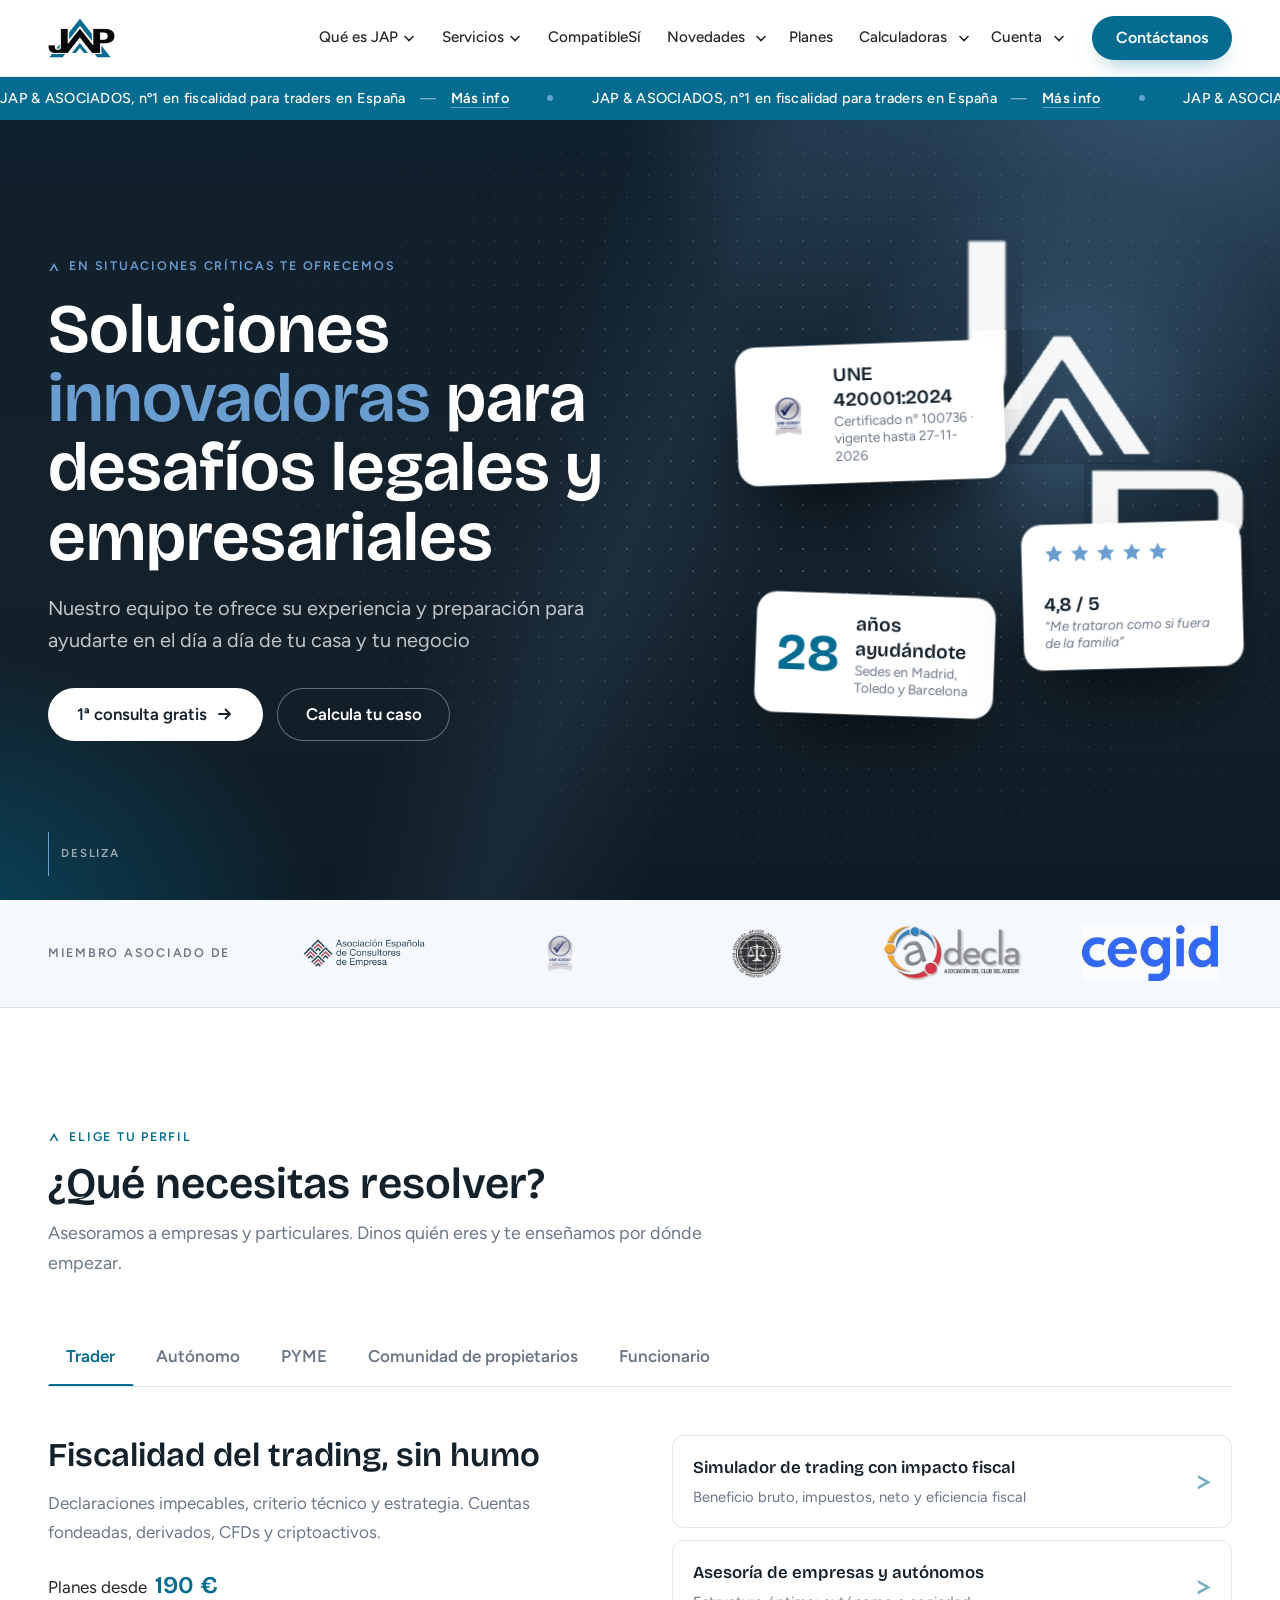
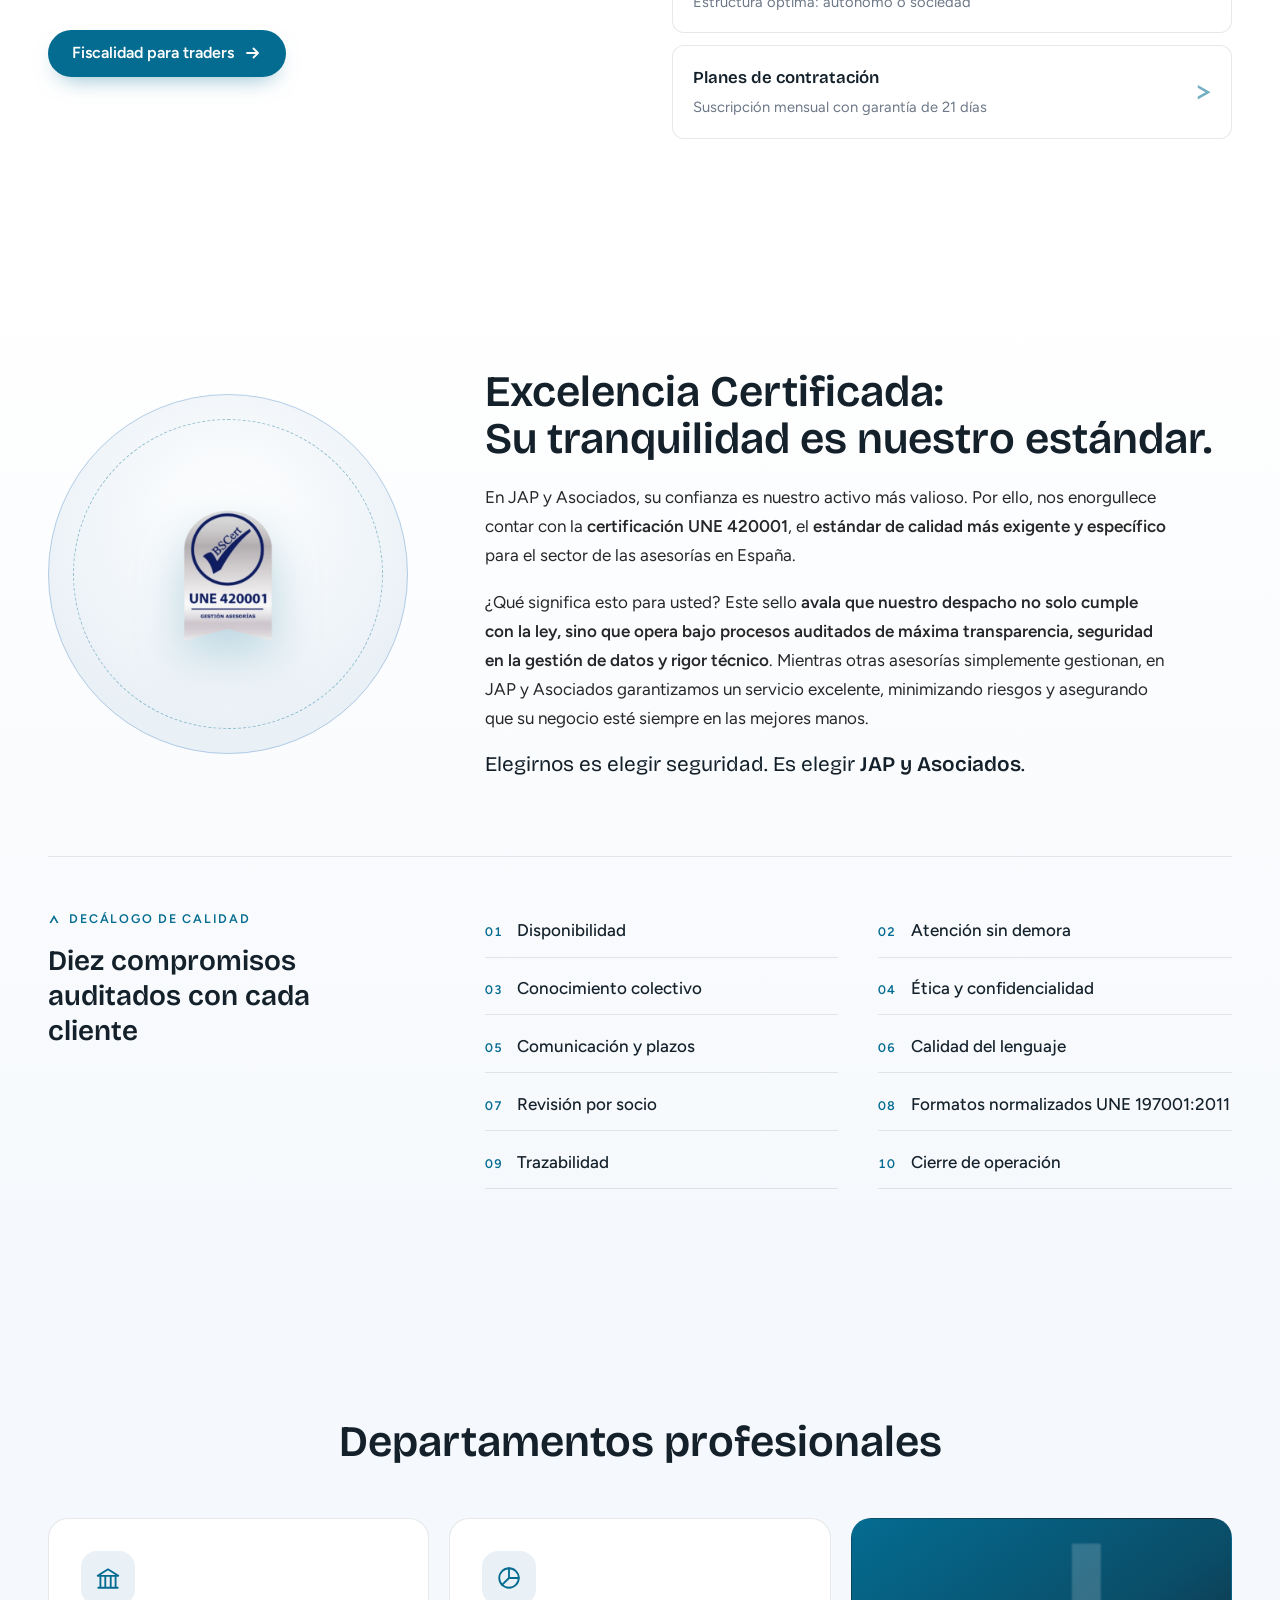
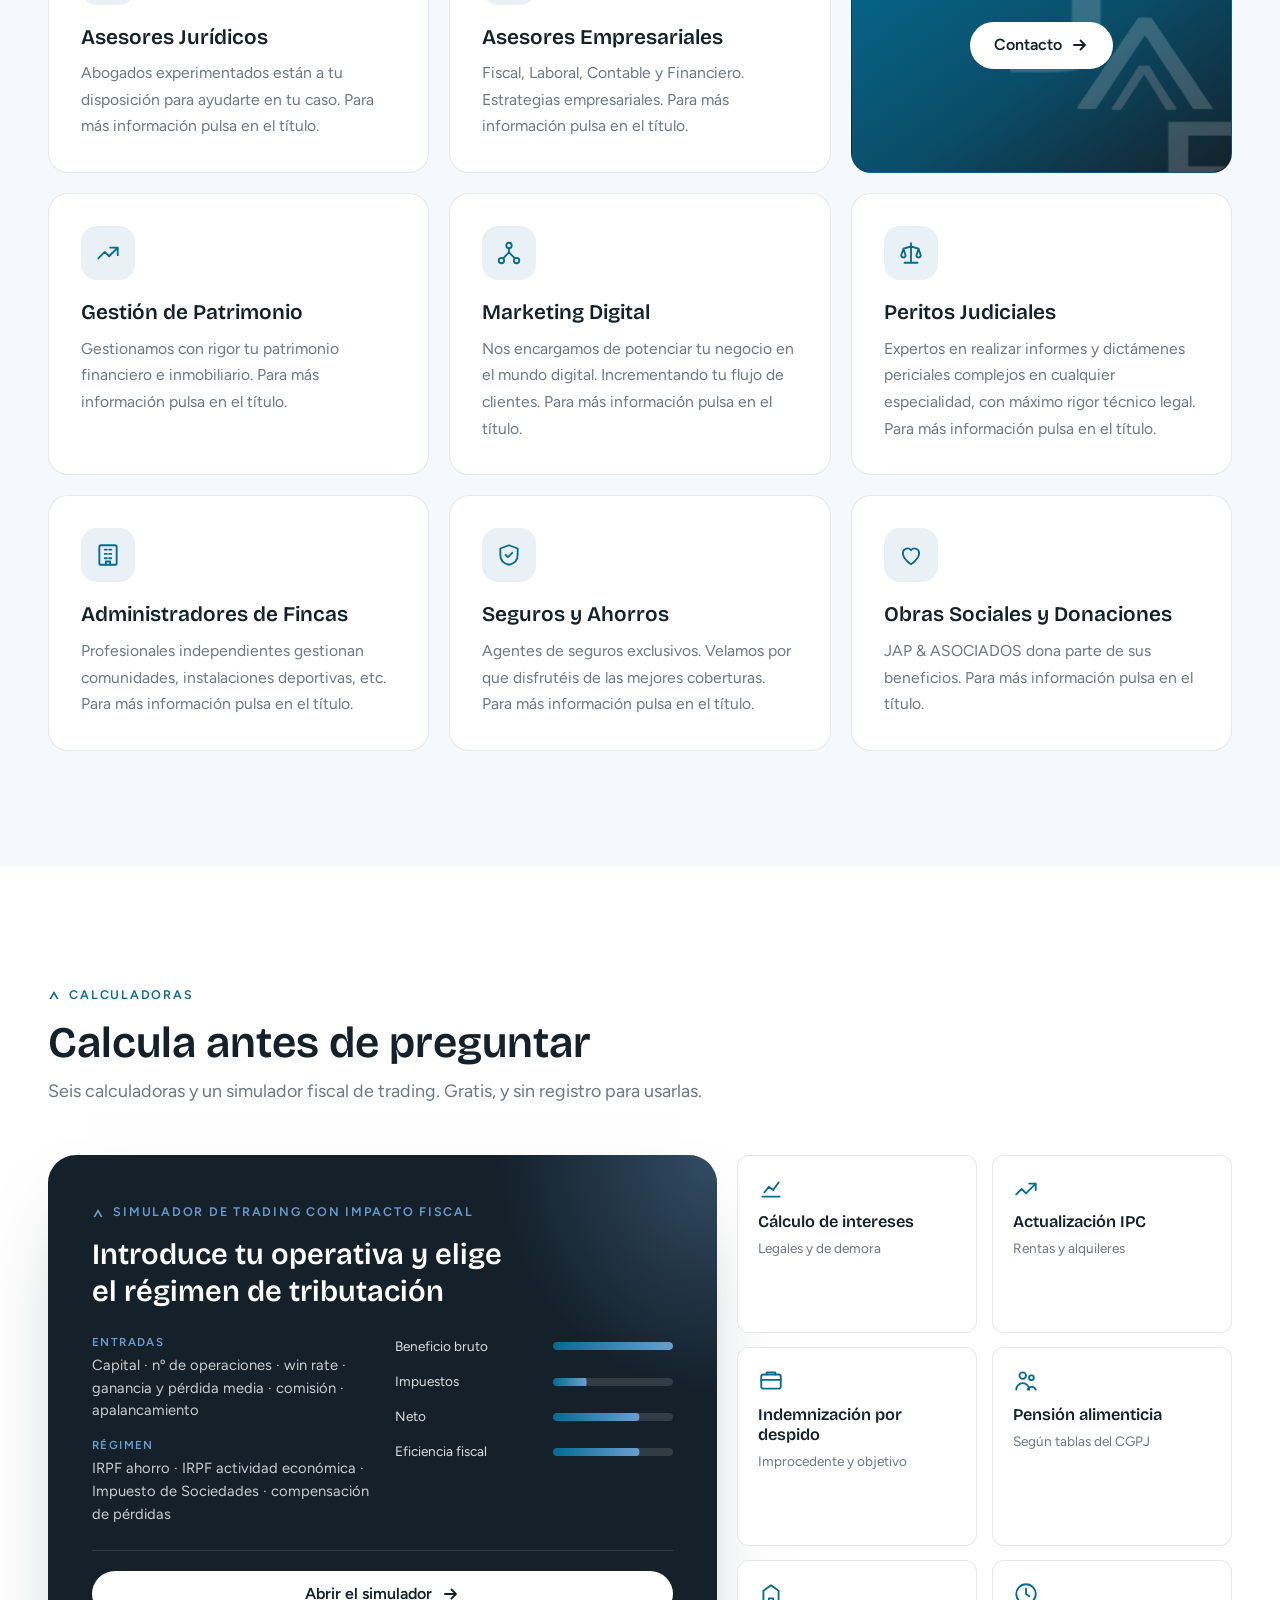
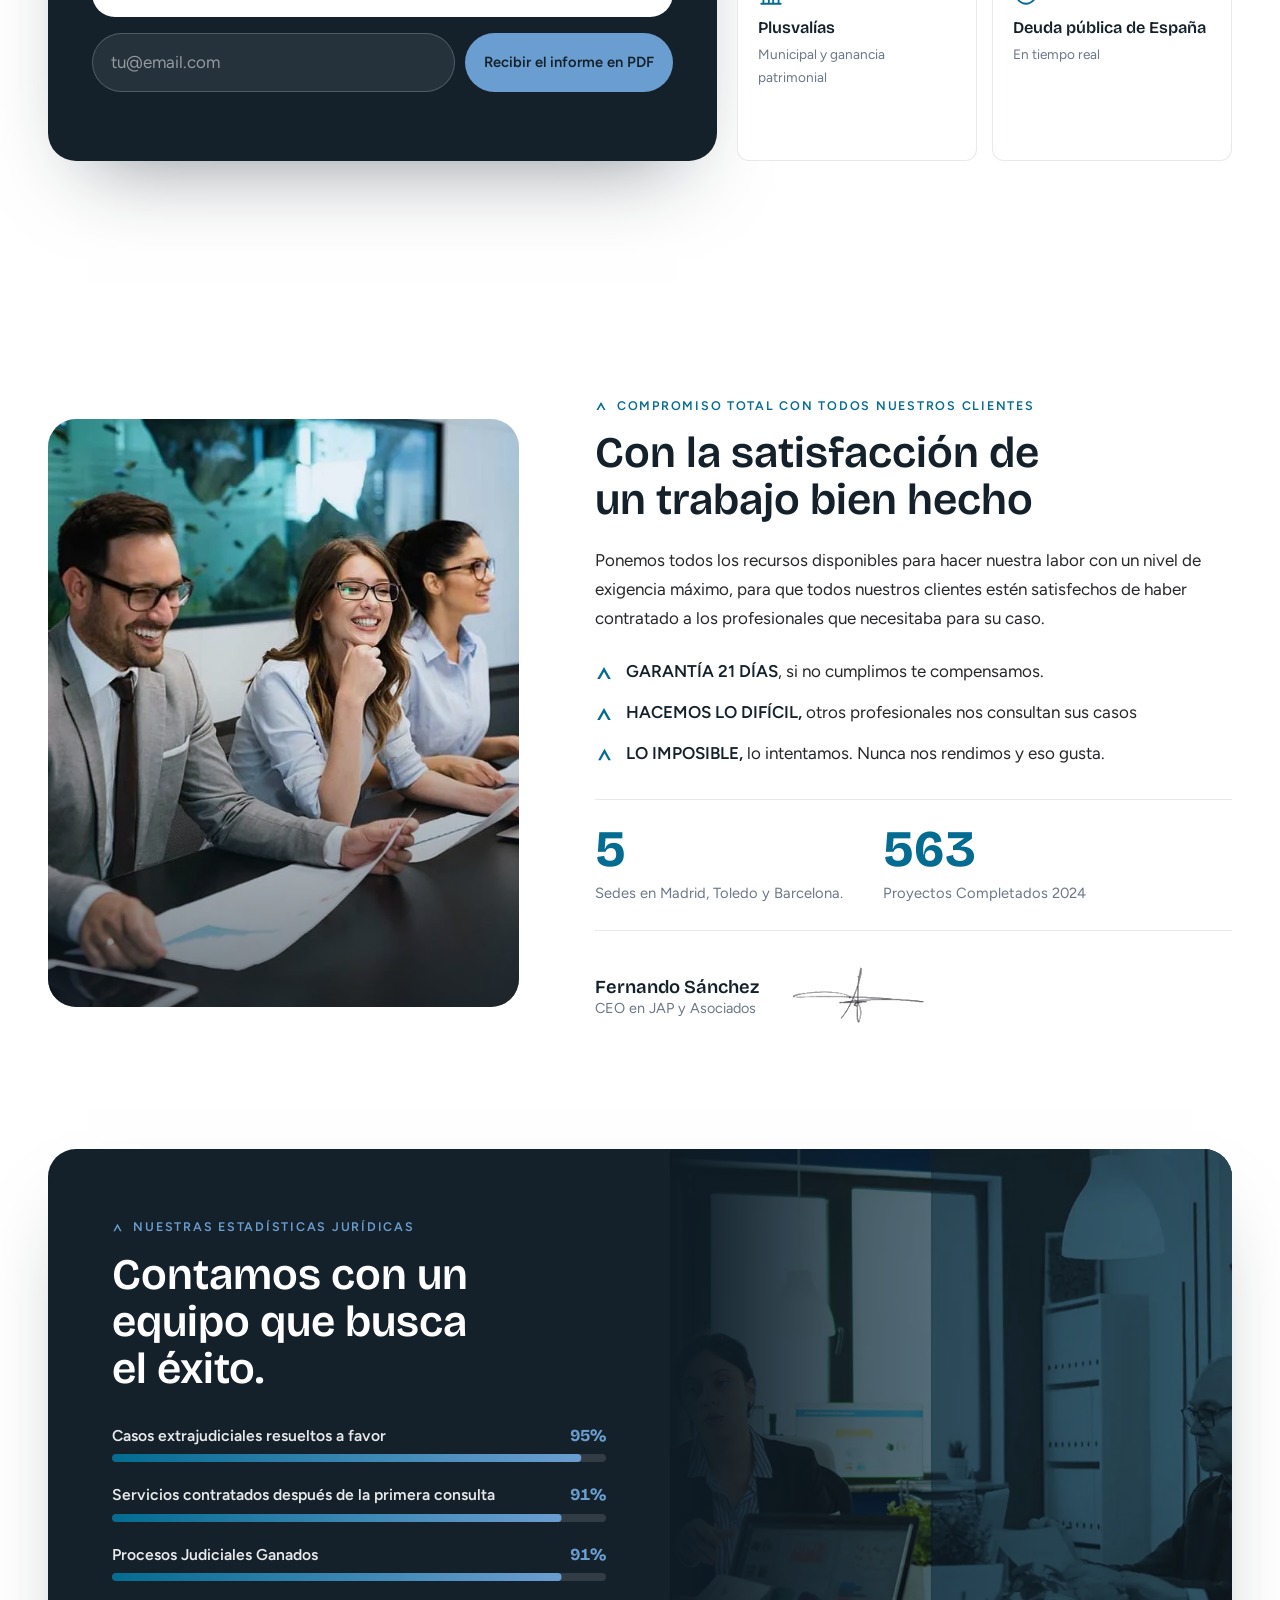
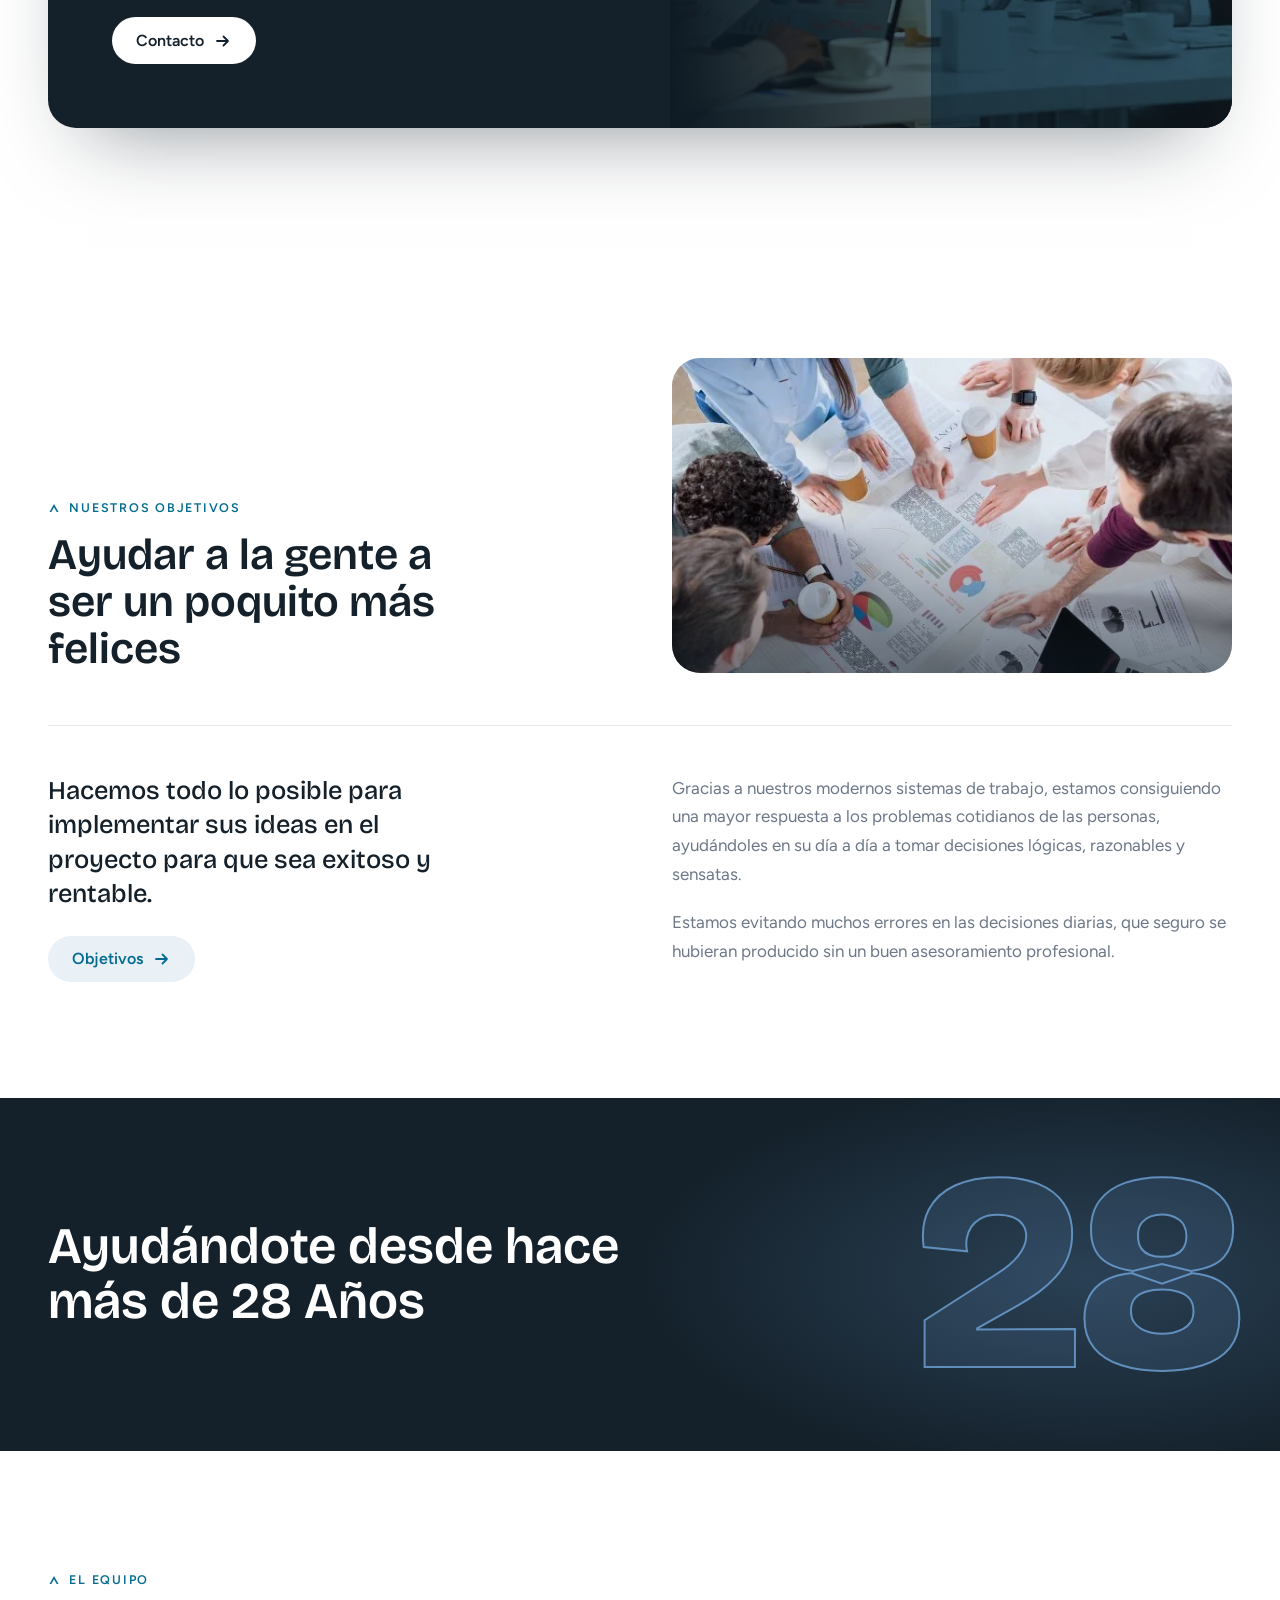
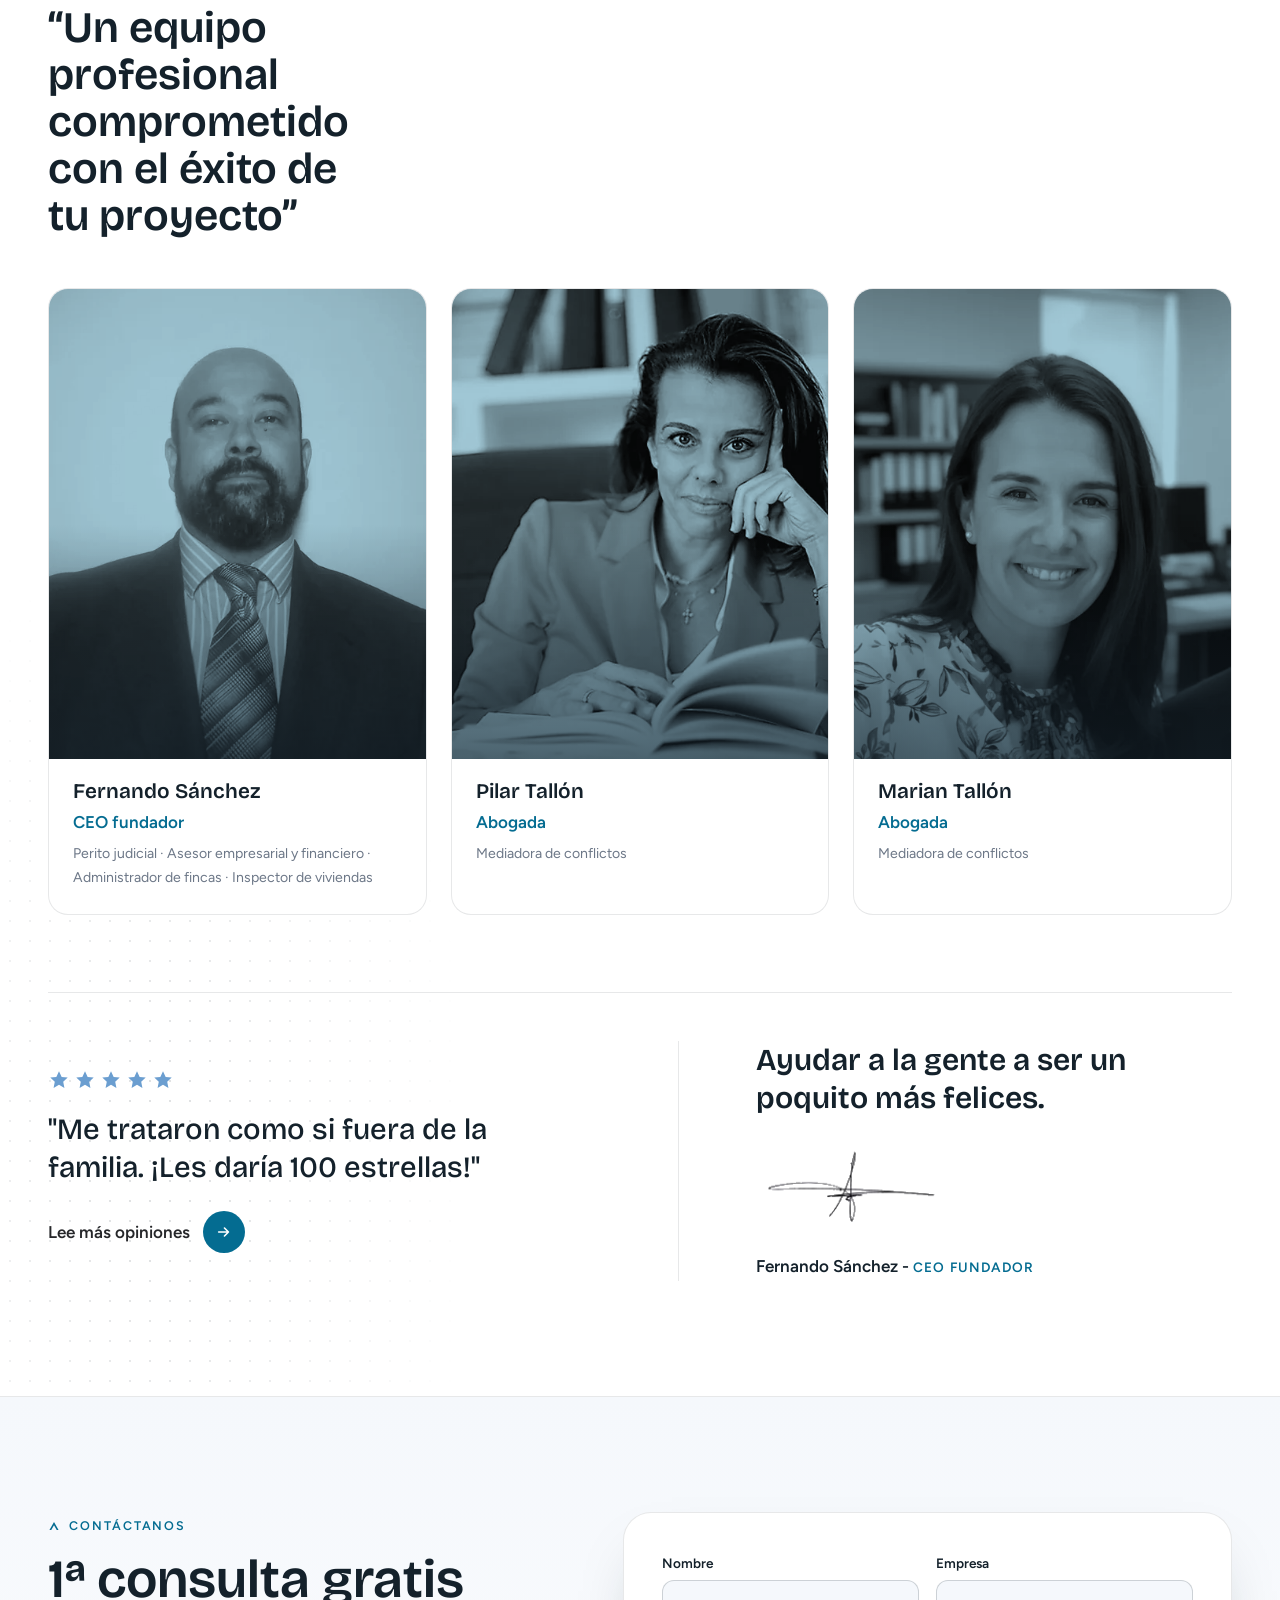
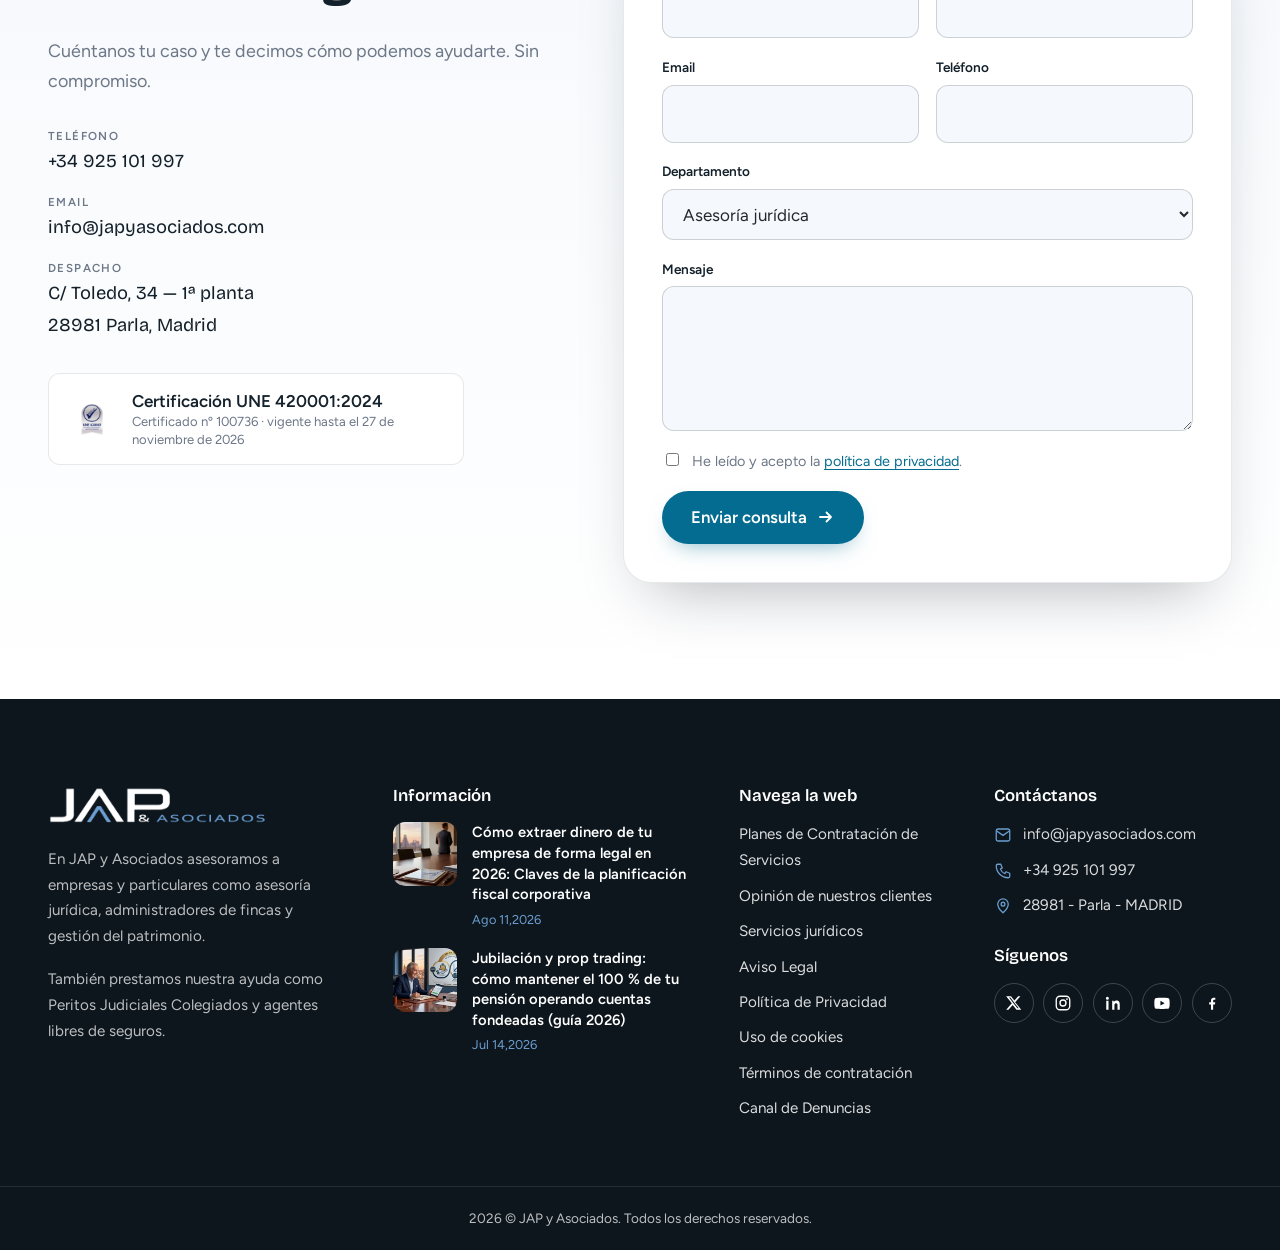
==== commit 0a528195: "design: hero de alto impacto a pantalla completa Titular mayor con "innovadoras" en azul de marca, m" ====
--- a/index.html
+++ b/index.html
@@ -113,7 +113,7 @@
       <p class="eyebrow eyebrow--claro hero__eyebrow">En situaciones críticas te ofrecemos</p>
       <h1 class="hero__titulo" id="t-hero">
         <span class="w" style="--i:0"><span>Soluciones</span></span>
-        <span class="w" style="--i:1"><span>innovadoras</span></span>
+        <span class="w" style="--i:1"><span class="hero__resalte">innovadoras</span></span>
         <span class="w" style="--i:2"><span>para</span></span>
         <span class="w" style="--i:3"><span>desafíos</span></span>
         <span class="w" style="--i:4"><span>legales</span></span>
@@ -160,6 +160,7 @@
       </div>
     </div>
   </div>
+  <a class="hero__scroll" href="#perfiles"><span class="hero__scroll-linea" aria-hidden="true"></span>Desliza</a>
 </section>
 
 <!-- ================= MIEMBRO ASOCIADO DE ================= -->
--- a/assets/css/styles.css
+++ b/assets/css/styles.css
@@ -136,62 +136,76 @@
 .ticker__item a:hover{text-decoration-color:#fff}
 @keyframes ticker{to{transform:translateX(-25%)}}
 
-/* ---------- Hero (navy) ---------- */
-.hero{position:relative;overflow:hidden;color:#fff;padding-block:clamp(3.5rem,7vw,6.5rem) clamp(3.5rem,7vw,6rem);
-  background:radial-gradient(60% 70% at 88% 0%,rgba(107,158,208,.38),transparent 62%),
-             radial-gradient(45% 55% at 0% 100%,rgba(4,108,145,.45),transparent 62%),var(--marino)}
-.hero::before{content:"";position:absolute;inset:0;pointer-events:none;background-image:radial-gradient(rgba(255,255,255,.16) 1px,transparent 1.4px);background-size:22px 22px;-webkit-mask-image:radial-gradient(60% 70% at 62% 45%,#000 20%,transparent 75%);mask-image:radial-gradient(60% 70% at 62% 45%,#000 20%,transparent 75%)}
-.hero__rejilla{position:relative;display:grid;grid-template-columns:1.05fr .95fr;gap:clamp(2rem,5vw,5rem);align-items:center}
+/* ---------- Hero (navy, a pantalla completa) ---------- */
+.hero{position:relative;overflow:hidden;color:#fff;display:grid;align-items:center;min-height:calc(100svh - var(--cab-h) - 44px);padding-block:clamp(2rem,4vw,3.5rem) clamp(3.5rem,6vw,5rem);
+  background:radial-gradient(70% 80% at 92% -5%,rgba(107,158,208,.42),transparent 62%),
+             radial-gradient(50% 60% at -5% 105%,rgba(4,108,145,.55),transparent 62%),
+             linear-gradient(180deg,#10202C 0%,var(--marino) 60%,#0F1B24 100%)}
+.hero::before{content:"";position:absolute;inset:0;pointer-events:none;background-image:radial-gradient(rgba(255,255,255,.18) 1px,transparent 1.4px);background-size:22px 22px;-webkit-mask-image:radial-gradient(70% 80% at 65% 45%,#000 15%,transparent 75%);mask-image:radial-gradient(70% 80% at 65% 45%,#000 15%,transparent 75%)}
+.hero::after{content:"";position:absolute;inset:-20% -10%;pointer-events:none;background:linear-gradient(112deg,transparent 42%,rgba(107,158,208,.10) 50%,transparent 58%);animation:haz 16s ease-in-out infinite alternate}
+@keyframes haz{from{transform:translateX(-12%)}to{transform:translateX(12%)}}
+.hero__rejilla{position:relative;z-index:1;display:grid;grid-template-columns:1.15fr .85fr;gap:clamp(2rem,5vw,5rem);align-items:center}
 .hero__eyebrow{margin-bottom:1.25rem}
-.hero__titulo{font-size:clamp(2.6rem,5.2vw,4.25rem);line-height:1.04;margin:0 0 1.25rem;color:#fff}
+.hero__titulo{font-size:clamp(2.8rem,5.4vw,4.75rem);line-height:1;margin:0 0 1.25rem;color:#fff;letter-spacing:0}
+.hero__resalte{color:var(--azul)}
 .w{display:inline-block;overflow:hidden;vertical-align:bottom;padding-bottom:.12em;margin-bottom:-.12em}
 .w>span{display:inline-block}
 .js .w>span{transform:translateY(110%);opacity:0}
-.js.cargado .w>span{animation:palabra .9s var(--ease) forwards;animation-delay:calc(.2s + var(--i)*.07s)}
+.js.cargado .w>span{animation:palabra 1s var(--ease) forwards;animation-delay:calc(.25s + var(--i)*.08s)}
 @keyframes palabra{to{transform:none;opacity:1}}
-.hero__sub{font-size:clamp(1.05rem,1.5vw,1.2rem);color:rgba(255,255,255,.72);max-width:44ch;margin-bottom:2rem}
-.hero__acciones{display:flex;flex-wrap:wrap;gap:.75rem}
-.js .hero__eyebrow,.js .hero__sub,.js .hero__acciones{opacity:0;transform:translateY(14px)}
-.js.cargado .hero__eyebrow{animation:sube .8s var(--ease) .05s forwards}
-.js.cargado .hero__sub{animation:sube .8s var(--ease) .8s forwards}
-.js.cargado .hero__acciones{animation:sube .8s var(--ease) .95s forwards}
+.hero__sub{font-size:clamp(1.1rem,1.6vw,1.25rem);line-height:1.6;color:rgba(255,255,255,.74);max-width:44ch;margin-bottom:2rem}
+.hero__acciones{display:flex;flex-wrap:wrap;gap:.85rem}
+.js .hero__eyebrow,.js .hero__sub,.js .hero__acciones{opacity:0;transform:translateY(16px)}
+.js.cargado .hero__eyebrow{animation:sube .9s var(--ease) .05s forwards}
+.js.cargado .hero__sub{animation:sube .9s var(--ease) .95s forwards}
+.js.cargado .hero__acciones{animation:sube .9s var(--ease) 1.1s forwards}
 @keyframes sube{to{opacity:1;transform:none}}
 
-.hero__visual{position:relative;aspect-ratio:1;width:100%;max-width:580px;margin-inline:auto}
-.mono{position:absolute;right:0;top:0;width:64%;aspect-ratio:1}
-.mono__pieza{position:absolute;inset:0;width:100%;height:100%;object-fit:contain;filter:brightness(0) invert(1);opacity:.94}
+.hero__visual{position:relative;aspect-ratio:1;width:100%;max-width:640px;margin-inline:auto;--px:0;--py:0}
+.mono{position:absolute;right:-4%;top:-6%;width:78%;aspect-ratio:1;translate:calc(var(--px)*-8px) calc(var(--py)*-6px);transition:translate .8s var(--ease)}
+.mono::before{content:"";position:absolute;inset:-18%;border-radius:50%;background:radial-gradient(circle,rgba(107,158,208,.42) 0%,rgba(107,158,208,.12) 40%,transparent 68%);animation:respira 7s ease-in-out infinite alternate;pointer-events:none}
+@keyframes respira{from{opacity:.55;transform:scale(.94)}to{opacity:1;transform:scale(1.04)}}
+.mono__pieza{position:absolute;inset:0;width:100%;height:100%;object-fit:contain;filter:brightness(0) invert(1) drop-shadow(0 30px 40px rgba(0,0,0,.45));opacity:.96}
 .mono__pieza--j{clip-path:inset(0 62% 52% 0)}
 .mono__pieza--a{clip-path:inset(27% 26% 37% 25%)}
 .mono__pieza--p{clip-path:inset(63% 0 0 55%)}
-.js .mono__pieza{opacity:0;transform:translateY(28px)}
-.js.cargado .mono__pieza{animation:mono 1s var(--ease) forwards}
-.js.cargado .mono__pieza--j{animation-delay:.45s}
-.js.cargado .mono__pieza--a{animation-delay:.6s}
-.js.cargado .mono__pieza--p{animation-delay:.75s}
-@keyframes mono{to{opacity:.94;transform:none}}
-
-.tarjeta-hero{position:absolute;color:var(--marino);transform:rotate(var(--rot))}
-.tarjeta-hero__flota{display:flex;align-items:center;gap:.9rem;background:#fff;padding:.95rem 1.1rem;border-radius:18px;box-shadow:0 34px 60px -26px rgba(0,0,0,.6),0 0 0 1px rgba(255,255,255,.4);animation:flota 7s ease-in-out infinite alternate}
-.tarjeta-hero__flota>img{width:52px;height:52px;flex:0 0 auto}
+.js .mono__pieza{opacity:0;transform:translateY(40px) scale(.96)}
+.js.cargado .mono__pieza{animation:mono 1.2s var(--ease) forwards}
+.js.cargado .mono__pieza--j{animation-delay:.5s}
+.js.cargado .mono__pieza--a{animation-delay:.7s}
+.js.cargado .mono__pieza--p{animation-delay:.9s}
+@keyframes mono{to{opacity:.96;transform:none}}
+
+.tarjeta-hero{position:absolute;color:var(--marino);transform:rotate(var(--rot));translate:calc(var(--px)*var(--pf,10px)) calc(var(--py)*var(--pf,10px));transition:translate .8s var(--ease)}
+.tarjeta-hero__flota{display:flex;align-items:center;gap:1rem;background:#fff;padding:1.1rem 1.3rem;border-radius:20px;box-shadow:0 40px 70px -26px rgba(0,0,0,.65),0 0 0 1px rgba(255,255,255,.45);animation:flota 7s ease-in-out infinite alternate}
+.tarjeta-hero__flota>img{width:60px;height:60px;flex:0 0 auto}
 .tarjeta-hero__txt{display:flex;flex-direction:column;line-height:1.3;min-width:0}
-.tarjeta-hero__txt strong{font-family:var(--f-display);font-size:1.05rem;color:var(--marino)}
-.tarjeta-hero__txt span{font-size:.8rem;color:var(--gris)}
-.tarjeta-hero__flota .tarjeta-hero__num{font:700 2.6rem/1 var(--f-display);color:var(--azul-hondo);flex:0 0 auto}
-.tarjeta-hero--une{left:0;top:16%;width:52%;--rot:-2deg}
-.tarjeta-hero--anos{left:3%;bottom:6%;width:46%;--rot:2deg}
-.tarjeta-hero--nota{right:0;bottom:12%;width:46%;--rot:-1.5deg}
+.tarjeta-hero__txt strong{font-family:var(--f-display);font-size:1.2rem;color:var(--marino)}
+.tarjeta-hero__txt span{font-size:.85rem;color:var(--gris)}
+.tarjeta-hero__flota .tarjeta-hero__num{font:700 3.2rem/1 var(--f-display);color:var(--azul-hondo);flex:0 0 auto}
+.tarjeta-hero--une{left:-4%;top:18%;width:56%;--rot:-2deg;--pf:14px}
+.tarjeta-hero--anos{left:0;bottom:4%;width:50%;--rot:2deg;--pf:8px}
+.tarjeta-hero--nota{right:-2%;bottom:14%;width:46%;--rot:-1.5deg;--pf:18px}
 .tarjeta-hero--anos .tarjeta-hero__flota{animation-duration:8s;animation-delay:-2s}
-.tarjeta-hero--nota .tarjeta-hero__flota{animation-duration:6.5s;animation-delay:-4s;flex-direction:column;align-items:flex-start;gap:.45rem}
+.tarjeta-hero--nota .tarjeta-hero__flota{animation-duration:6.5s;animation-delay:-4s;flex-direction:column;align-items:flex-start;gap:.5rem}
 .tarjeta-hero--nota .tarjeta-hero__txt span{font-style:italic}
-.estrellas--mini{flex:0 0 auto;display:grid;grid-template-columns:repeat(5,16px);gap:.1rem;margin:0}
-.estrellas--mini svg{width:16px;height:16px}
-.js .tarjeta-hero{opacity:0;transform:translateY(30px) rotate(0deg) scale(.96)}
-.js.cargado .tarjeta-hero{animation:tarjeta 1.1s var(--ease) forwards}
-.js.cargado .tarjeta-hero--une{animation-delay:.9s}
-.js.cargado .tarjeta-hero--anos{animation-delay:1.05s}
-.js.cargado .tarjeta-hero--nota{animation-delay:1.2s}
+.estrellas--mini{flex:0 0 auto;display:grid;grid-template-columns:repeat(5,18px);gap:.15rem;margin:0}
+.estrellas--mini svg{width:18px;height:18px}
+.js .tarjeta-hero{opacity:0;transform:translateY(40px) rotate(0deg) scale(.94)}
+.js.cargado .tarjeta-hero{animation:tarjeta 1.2s var(--spring) forwards}
+.js.cargado .tarjeta-hero--une{animation-delay:1.1s}
+.js.cargado .tarjeta-hero--anos{animation-delay:1.3s}
+.js.cargado .tarjeta-hero--nota{animation-delay:1.5s}
 @keyframes tarjeta{to{opacity:1;transform:translateY(0) rotate(var(--rot)) scale(1)}}
 @keyframes flota{from{transform:translateY(0)}to{transform:translateY(-10px)}}
+
+.hero__scroll{position:absolute;left:clamp(1.25rem,5vw,3rem);bottom:1.5rem;z-index:2;display:inline-flex;align-items:center;gap:.75rem;font:600 .72rem/1 var(--f-cuerpo);letter-spacing:.16em;text-transform:uppercase;color:rgba(255,255,255,.6);text-decoration:none;transition:color .2s}
+.hero__scroll:hover{color:#fff}
+.hero__scroll-linea{display:block;width:1px;height:44px;background:rgba(255,255,255,.25);overflow:hidden;position:relative}
+.hero__scroll-linea::after{content:"";position:absolute;left:0;top:0;width:100%;height:100%;background:var(--azul);transform-origin:top;animation:linea 2.2s var(--ease) infinite}
+@keyframes linea{0%{transform:scaleY(0);transform-origin:top}45%{transform:scaleY(1);transform-origin:top}55%{transform:scaleY(1);transform-origin:bottom}100%{transform:scaleY(0);transform-origin:bottom}}
+.js .hero__scroll{opacity:0}
+.js.cargado .hero__scroll{animation:sube 1s var(--ease) 1.9s forwards}
 
 /* ---------- Miembro asociado de (franja de confianza) ---------- */
 .confianza{background:var(--hielo-2);border-bottom:1px solid var(--linea)}
@@ -475,8 +489,11 @@
   .nav__item--movil{display:block;padding-top:1.25rem;border:0}
   .nav__item--movil .btn{width:100%;justify-content:center}
 
+  .hero{min-height:0}
   .hero__rejilla{grid-template-columns:1fr}
-  .hero__visual{max-width:460px;margin-top:1rem}
+  .hero__visual{max-width:460px;margin-top:1.5rem}
+  .hero__scroll{display:none}
+  .mono{right:0;top:0;width:70%}
   .confianza__fila{grid-template-columns:1fr;gap:1rem;text-align:center}
   .logos{justify-content:center}
   .deptos__rejilla{grid-template-columns:1fr 1fr}
@@ -523,17 +540,24 @@
   .calcs{grid-template-columns:1fr}
   .tarjeta-hero__flota{padding:.75rem .85rem;gap:.65rem}
   .tarjeta-hero__flota>img{width:40px;height:40px}
-  .tarjeta-hero__txt strong{font-size:.92rem}
-  .tarjeta-hero__txt span{font-size:.7rem}
-  .tarjeta-hero__flota .tarjeta-hero__num{font-size:2rem}
+  .tarjeta-hero__flota{padding:.8rem .9rem;gap:.7rem}
+  .tarjeta-hero__flota>img{width:42px;height:42px}
+  .tarjeta-hero__txt strong{font-size:.95rem}
+  .tarjeta-hero__txt span{font-size:.72rem}
+  .tarjeta-hero__flota .tarjeta-hero__num{font-size:2.2rem}
+  .tarjeta-hero--une{left:0;width:60%}
+  .tarjeta-hero--anos{width:54%}
+  .tarjeta-hero--nota{width:50%}
 }
 
 /* ---------- Movimiento reducido ---------- */
 @media (prefers-reduced-motion:reduce){
   *,*::before,*::after{animation-duration:.001ms!important;animation-iteration-count:1!important;transition-duration:.001ms!important;scroll-behavior:auto!important}
   .js [data-anim],.js .w>span,.js .hero__eyebrow,.js .hero__sub,.js .hero__acciones{opacity:1;transform:none}
-  .js .mono__pieza{opacity:.94;transform:none}
+  .js .mono__pieza{opacity:.96;transform:none}
   .js .tarjeta-hero{opacity:1;transform:rotate(var(--rot))}
+  .js .hero__scroll{opacity:1}
+  .hero::after,.mono::before,.hero__scroll-linea::after{animation:none}
   .ticker__pista{animation:none}
   .js .barras .barra__relleno{transform:scaleX(var(--p))}
   .js .simulador__salidas i::after{transform:scaleX(var(--p))}
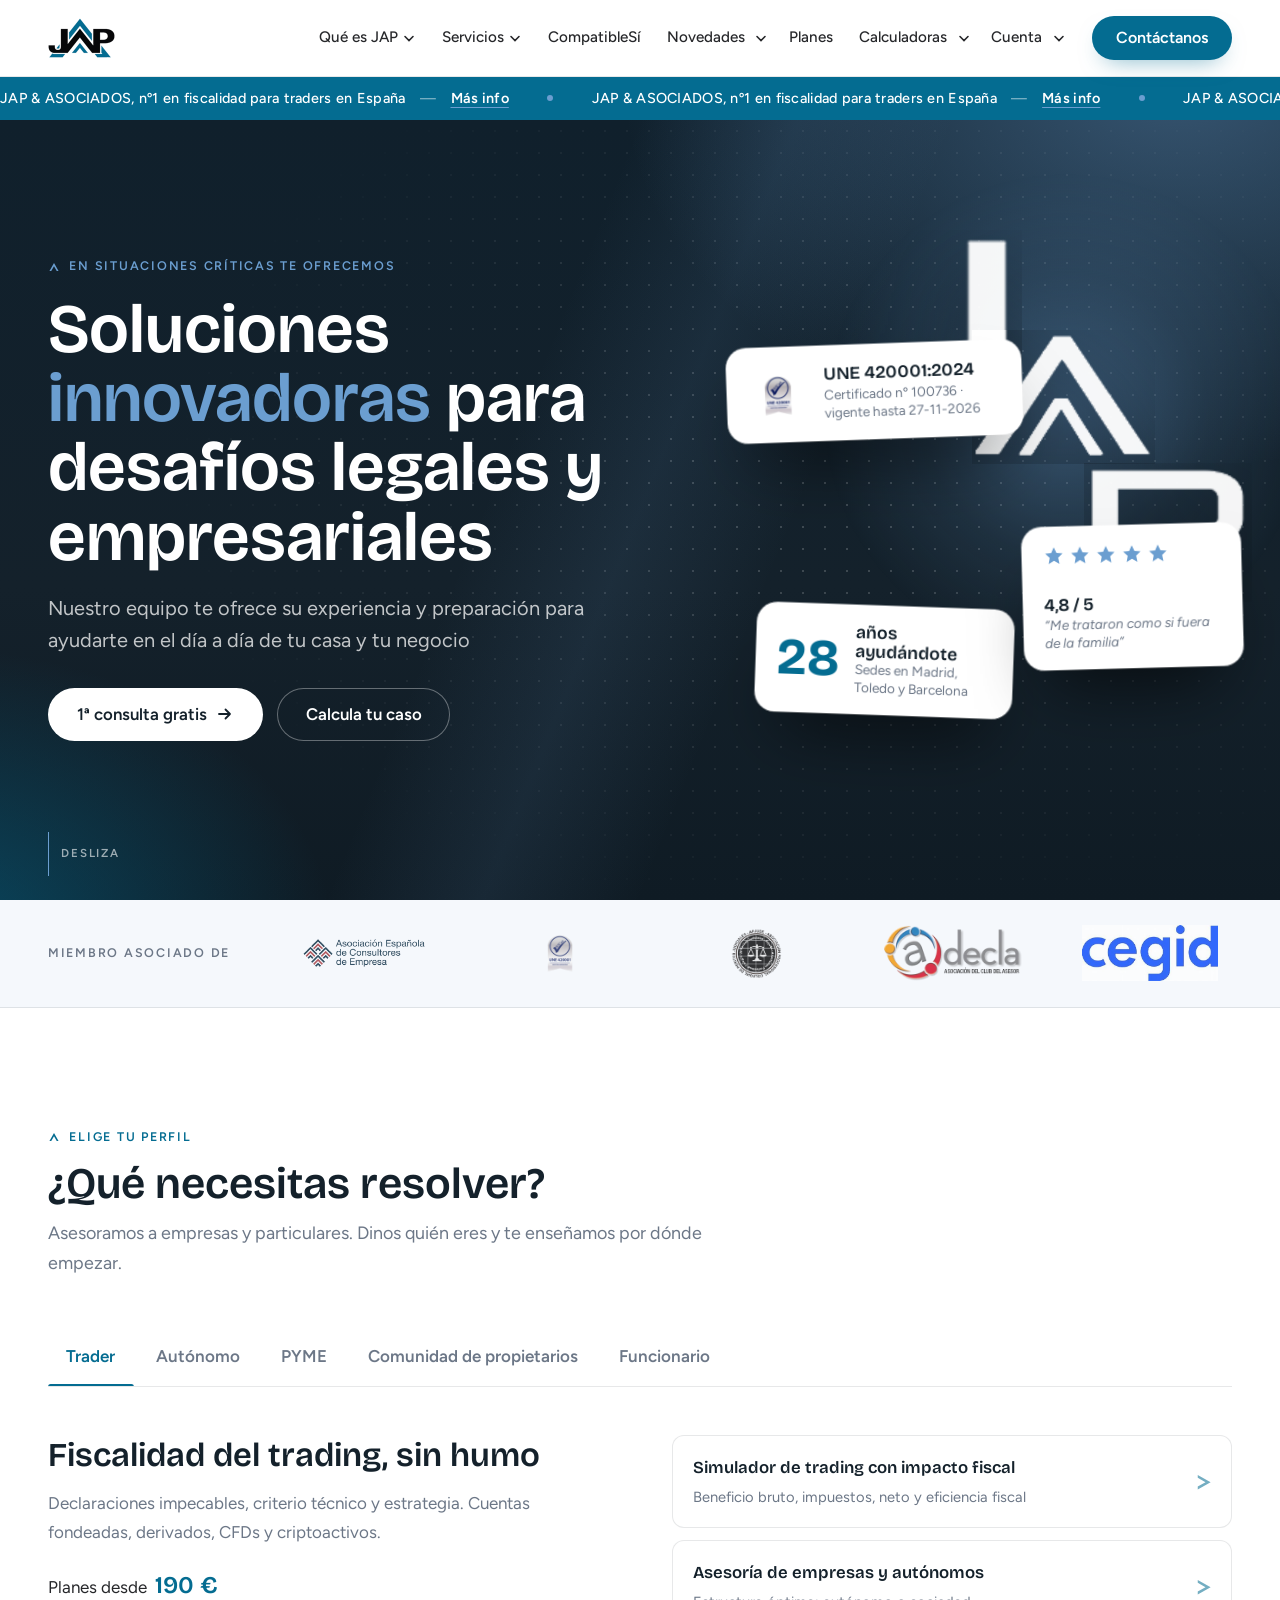
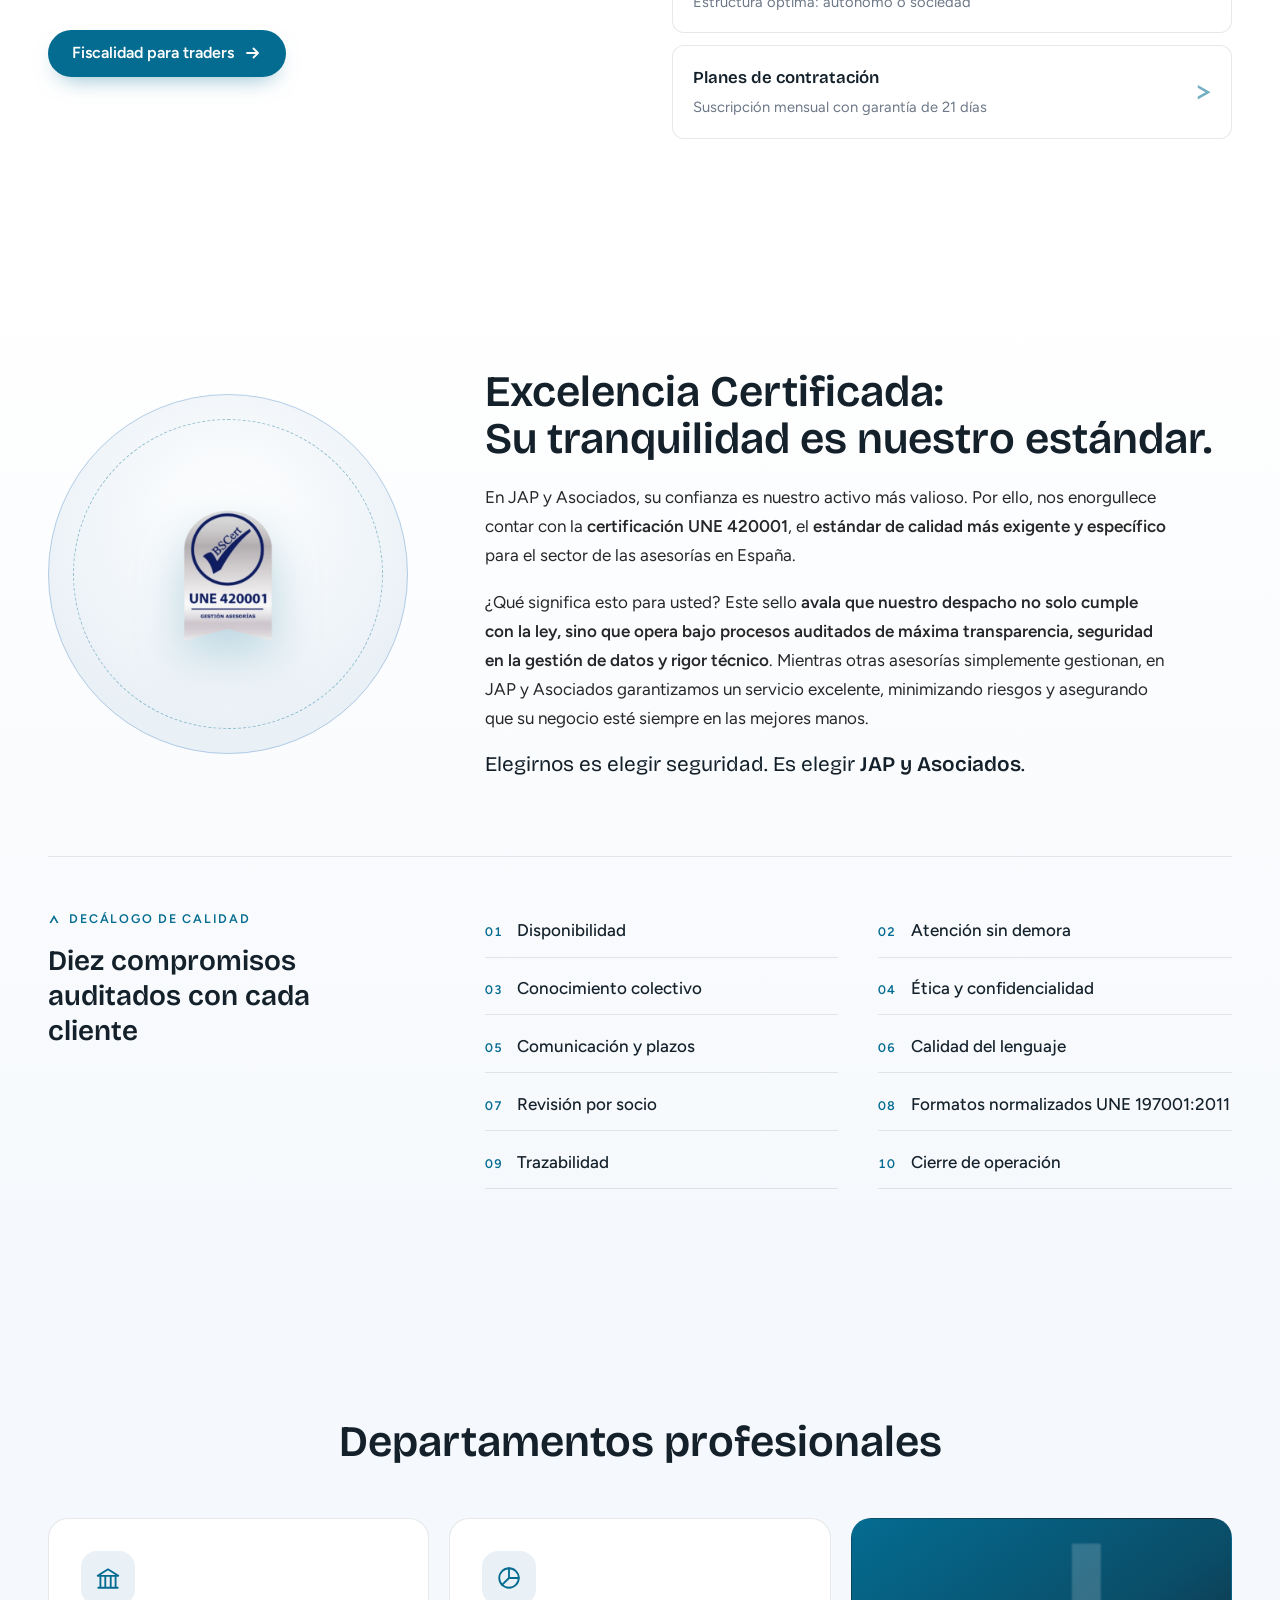
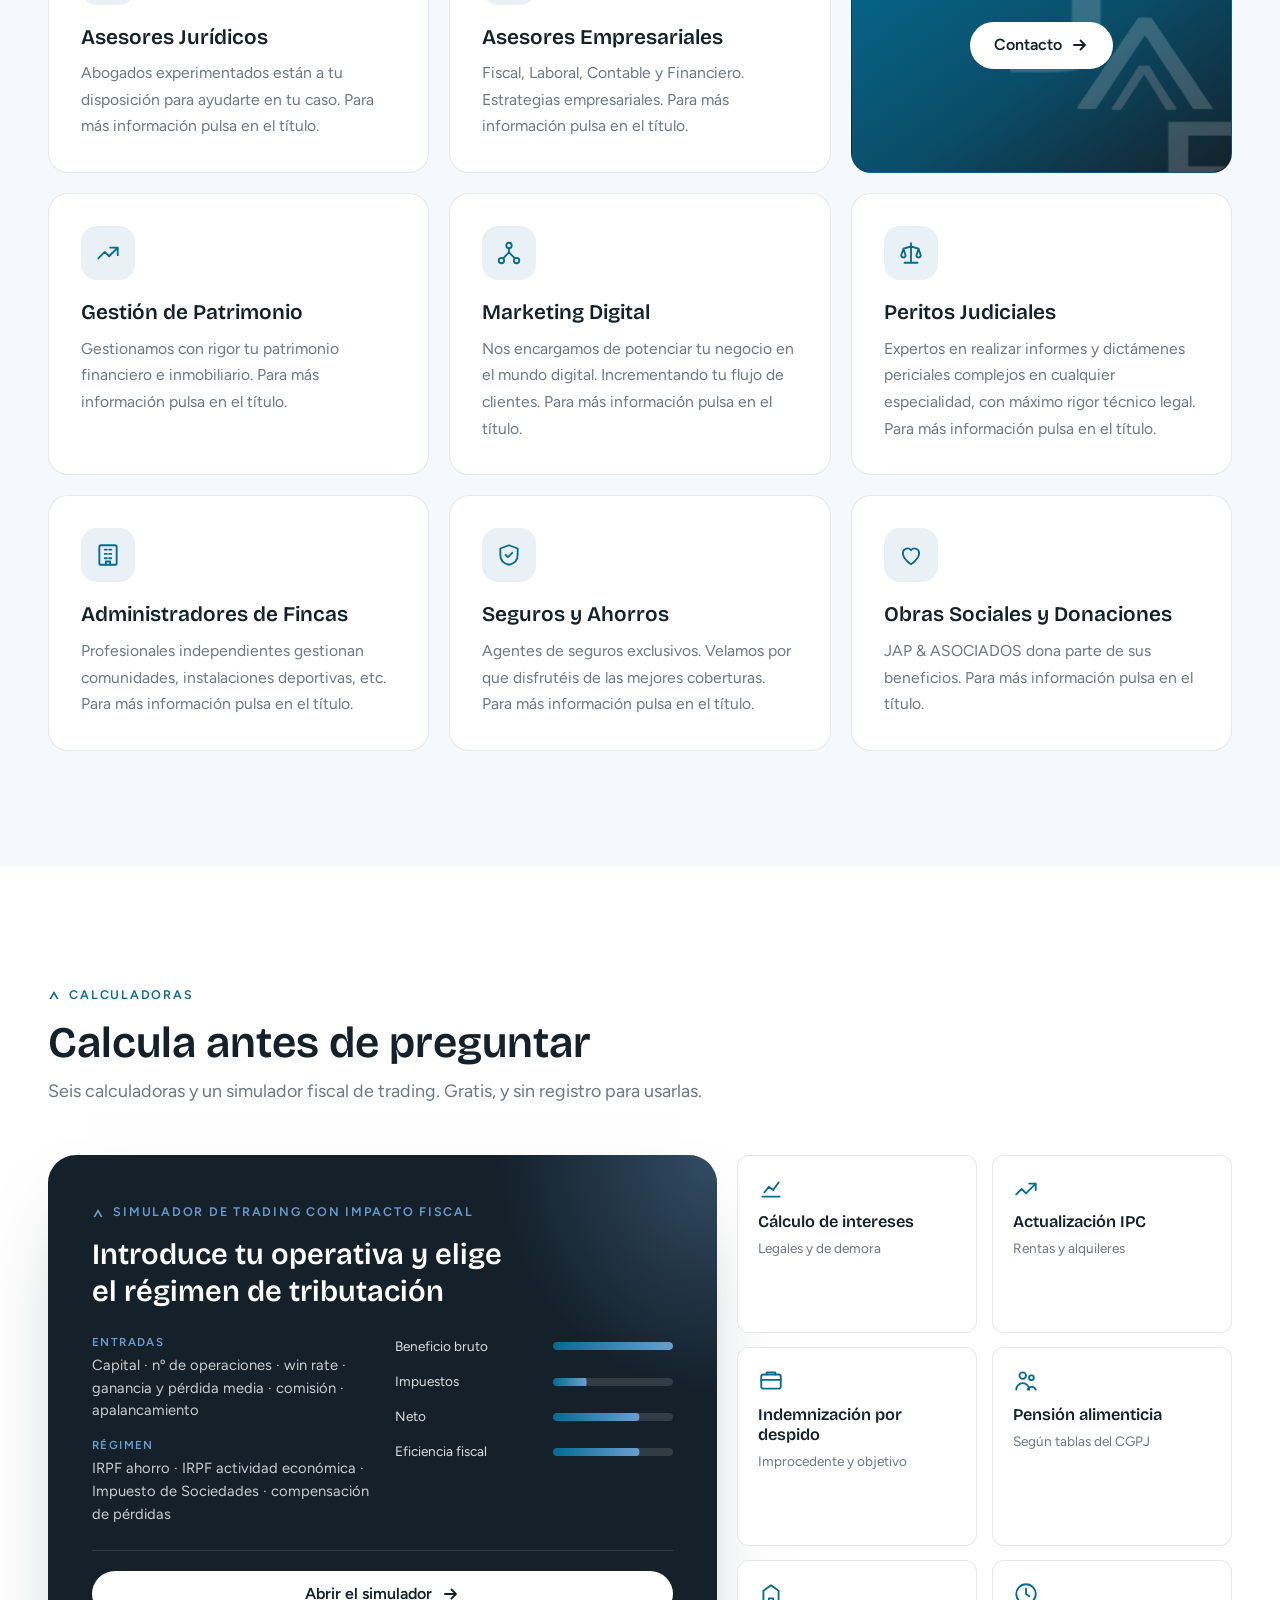
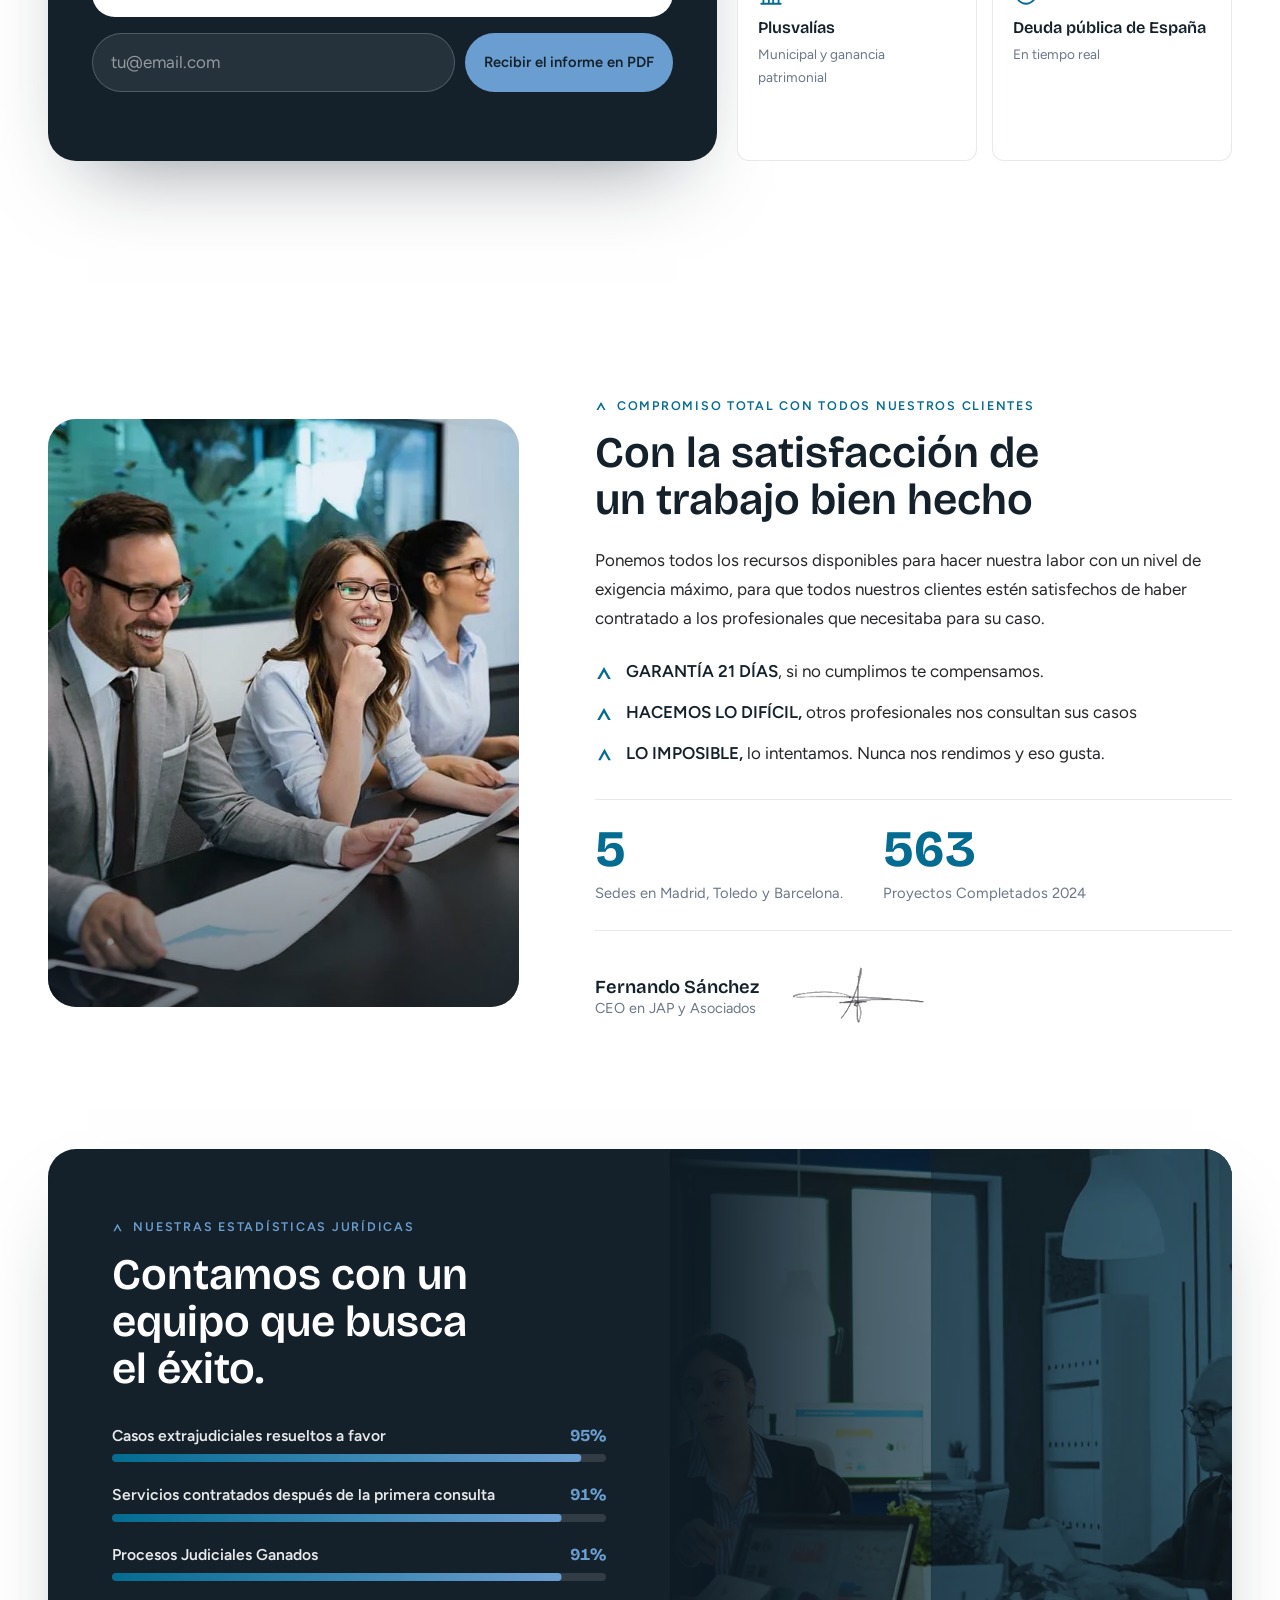
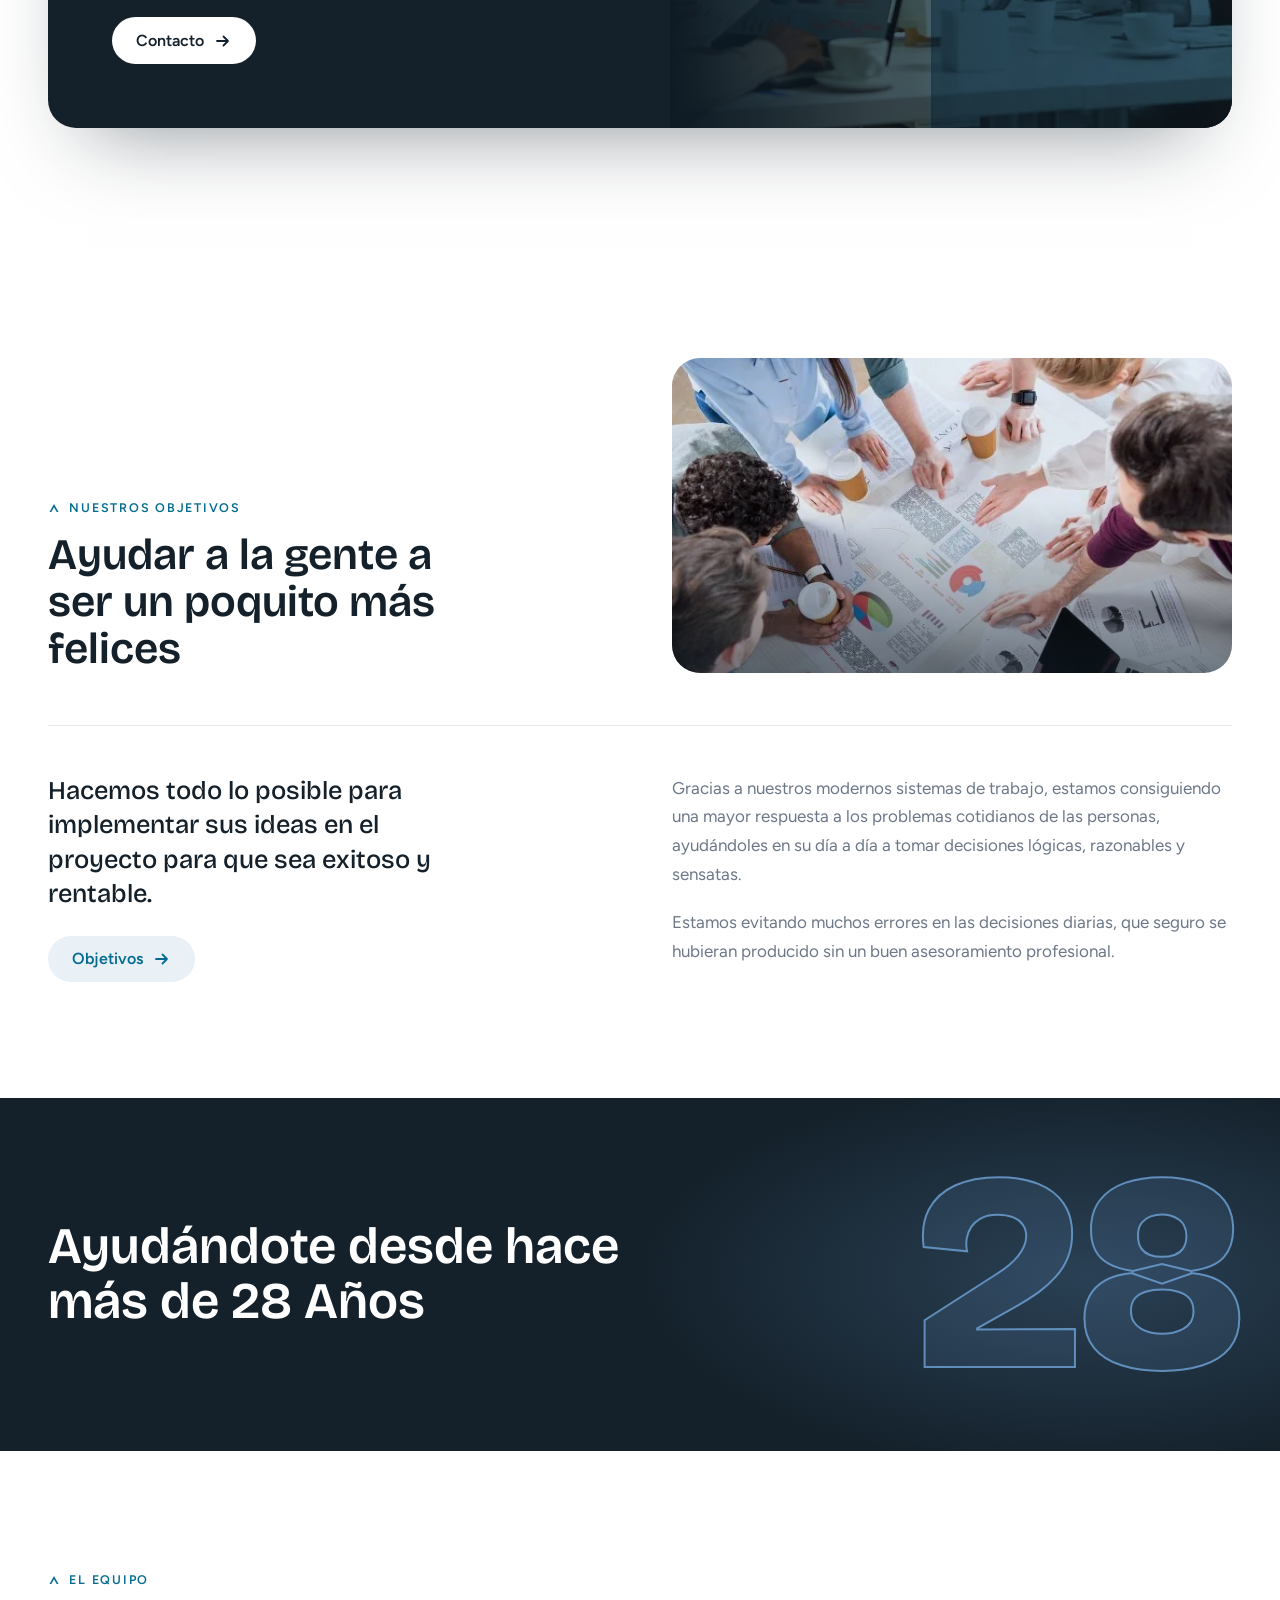
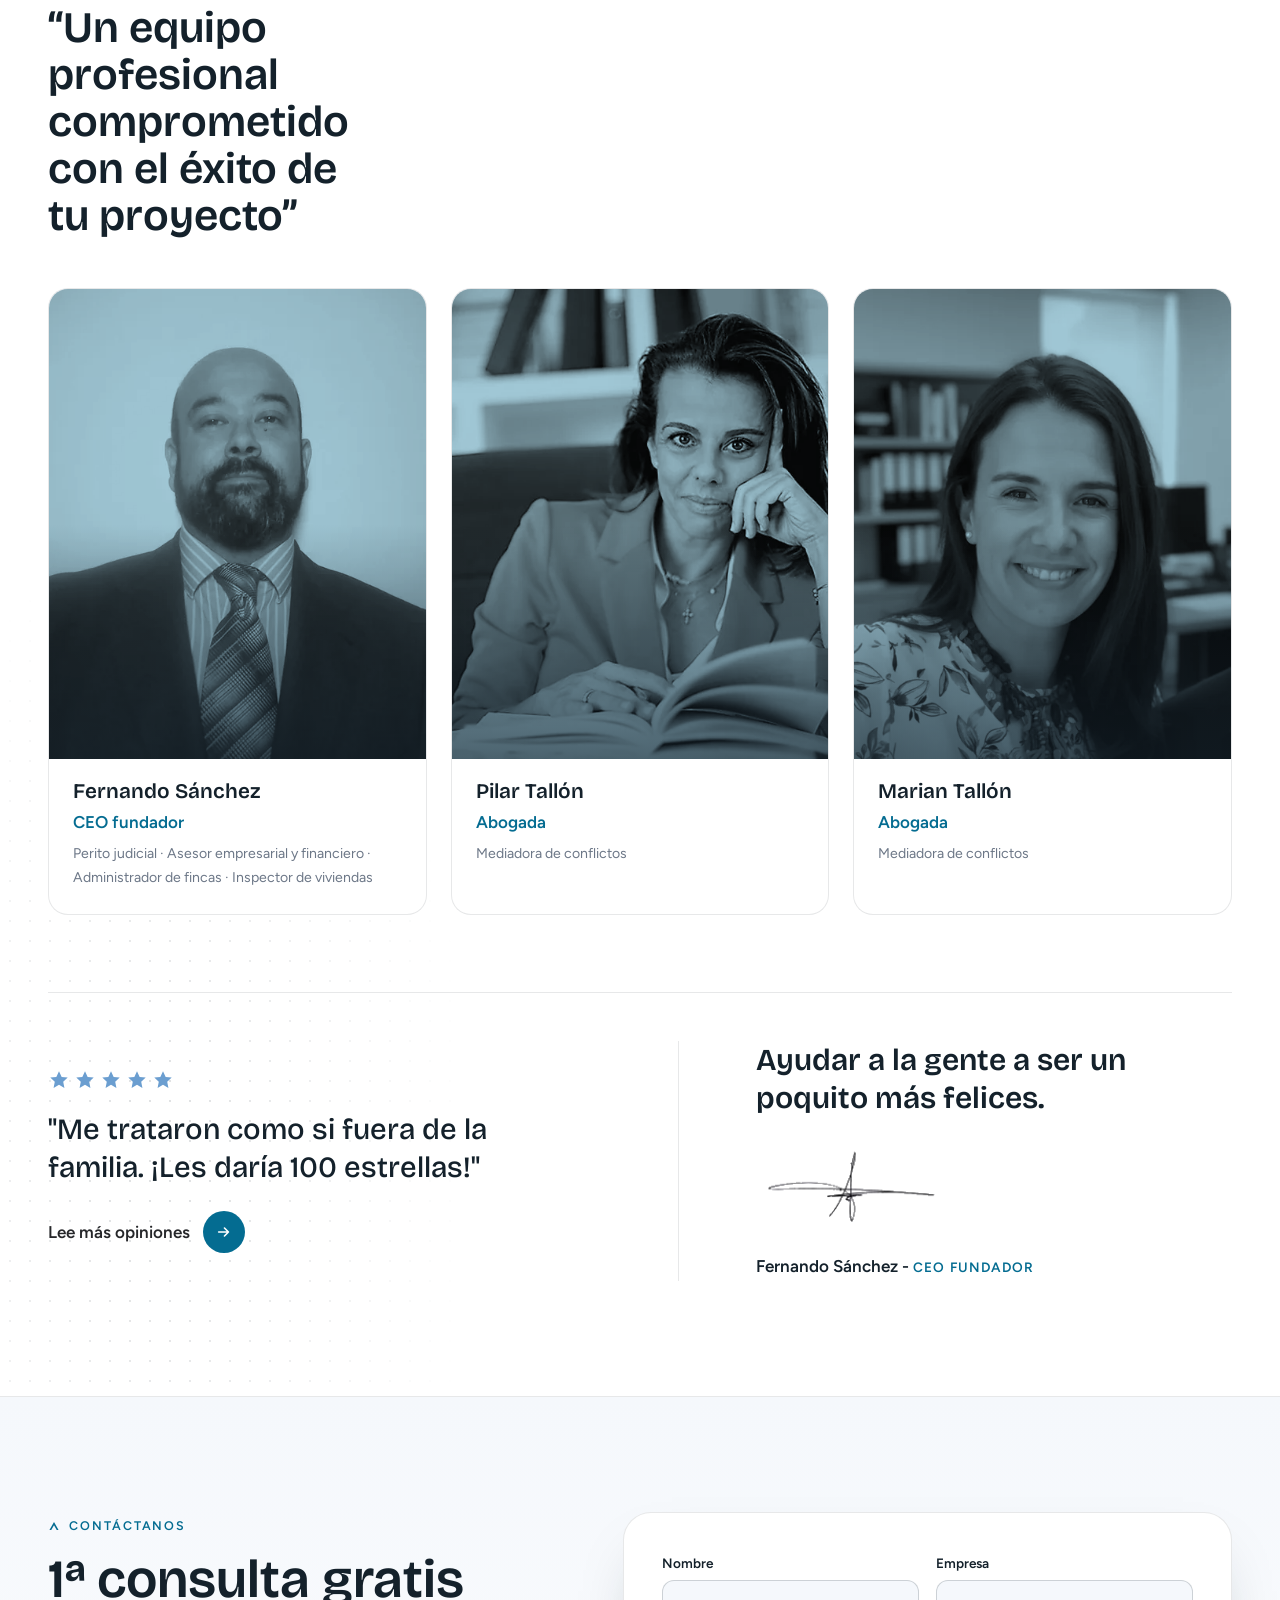
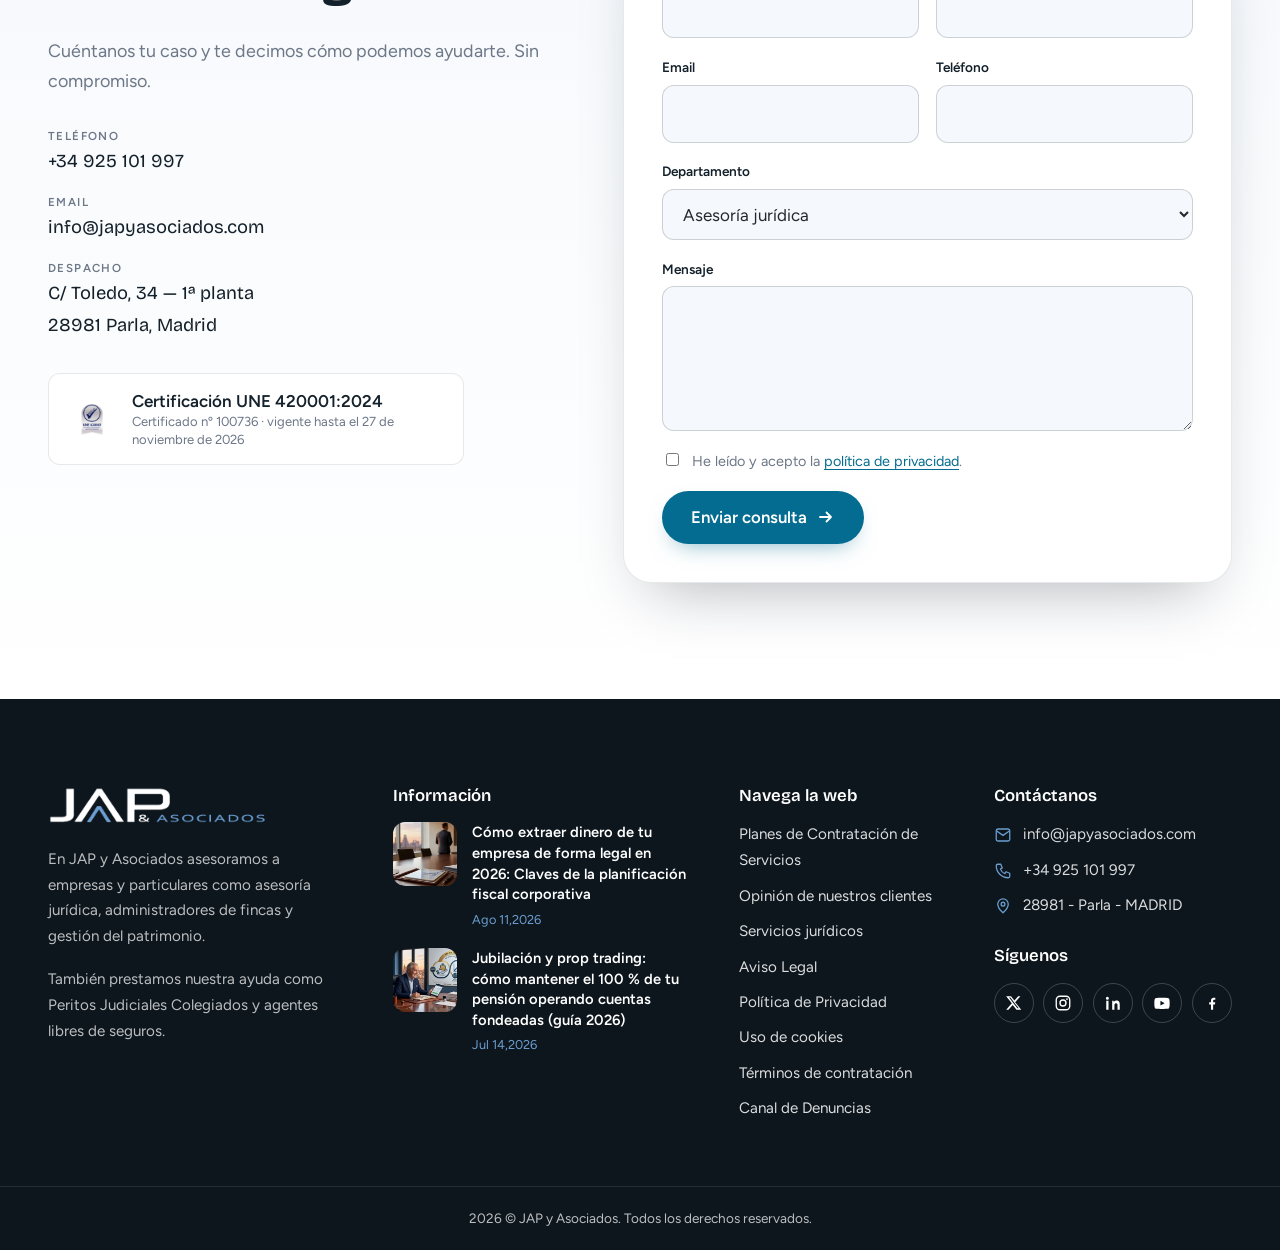
==== commit 659837c5: "feat: la propuesta caduca a los 10 días de su envío (7-sep → visible hasta el 16-sep) Se envió el 7-" ====
--- a/index.html
+++ b/index.html
@@ -2,6 +2,17 @@
 <html lang="es">
 <head>
 <meta charset="UTF-8">
+<script>
+  /* Caducidad: la propuesta se ve 10 días desde su envío (7-sep-2026; el día de envío cuenta), hasta el 16-sep-2026
+     a las 23:59 de Madrid. Desde entonces, caducada.html. En local no caduca; ?caducada lo simula. */
+  (function () {
+    var fin = Date.UTC(2026, 8, 16, 22, 0);   // 17-sep-2026 00:00 en Madrid
+    if (/[?&]caducada\b/.test(location.search) || (/github\.io$/.test(location.hostname) && Date.now() >= fin)) {
+      document.documentElement.style.display = 'none';
+      location.replace('caducada.html');
+    }
+  })();
+</script>
 <script>document.documentElement.classList.add('js')</script>
 <meta name="viewport" content="width=device-width, initial-scale=1">
 <title>JAP y Asociados</title>
--- a/assets/css/styles.css
+++ b/assets/css/styles.css
@@ -180,11 +180,12 @@
 .tarjeta-hero__flota{display:flex;align-items:center;gap:1rem;background:#fff;padding:1.1rem 1.3rem;border-radius:20px;box-shadow:0 40px 70px -26px rgba(0,0,0,.65),0 0 0 1px rgba(255,255,255,.45);animation:flota 7s ease-in-out infinite alternate}
 .tarjeta-hero__flota>img{width:60px;height:60px;flex:0 0 auto}
 .tarjeta-hero__txt{display:flex;flex-direction:column;line-height:1.3;min-width:0}
-.tarjeta-hero__txt strong{font-family:var(--f-display);font-size:1.2rem;color:var(--marino)}
+.tarjeta-hero__txt strong{font-family:var(--f-display);font-size:1.1rem;color:var(--marino);white-space:nowrap}
 .tarjeta-hero__txt span{font-size:.85rem;color:var(--gris)}
 .tarjeta-hero__flota .tarjeta-hero__num{font:700 3.2rem/1 var(--f-display);color:var(--azul-hondo);flex:0 0 auto}
-.tarjeta-hero--une{left:-4%;top:18%;width:56%;--rot:-2deg;--pf:14px}
-.tarjeta-hero--anos{left:0;bottom:4%;width:50%;--rot:2deg;--pf:8px}
+.tarjeta-hero--une{left:-6%;top:18%;width:62%;--rot:-2deg;--pf:14px}
+.tarjeta-hero--anos{left:0;bottom:4%;width:54%;--rot:2deg;--pf:8px}
+.tarjeta-hero--anos .tarjeta-hero__txt strong{white-space:normal;line-height:1.1}
 .tarjeta-hero--nota{right:-2%;bottom:14%;width:46%;--rot:-1.5deg;--pf:18px}
 .tarjeta-hero--anos .tarjeta-hero__flota{animation-duration:8s;animation-delay:-2s}
 .tarjeta-hero--nota .tarjeta-hero__flota{animation-duration:6.5s;animation-delay:-4s;flex-direction:column;align-items:flex-start;gap:.5rem}
@@ -467,6 +468,9 @@
 .barra-movil svg{width:18px;height:18px;fill:none;stroke:currentColor;stroke-width:1.8;stroke-linecap:round;stroke-linejoin:round}
 .barra-movil__principal{flex:1;background:var(--azul-hondo)!important;color:#fff!important}
 
+/* ---------- Modo captura (?captura=1): el hero no fuerza la altura de pantalla ---------- */
+.captura .hero{min-height:0}
+
 /* ---------- Revelado al hacer scroll ---------- */
 .js [data-anim]{opacity:0;transform:translateY(22px);transition:opacity .8s var(--ease),transform .8s var(--ease);transition-delay:calc(var(--i,0)*90ms)}
 .js [data-anim="escala"]{transform:scale(.94)}
